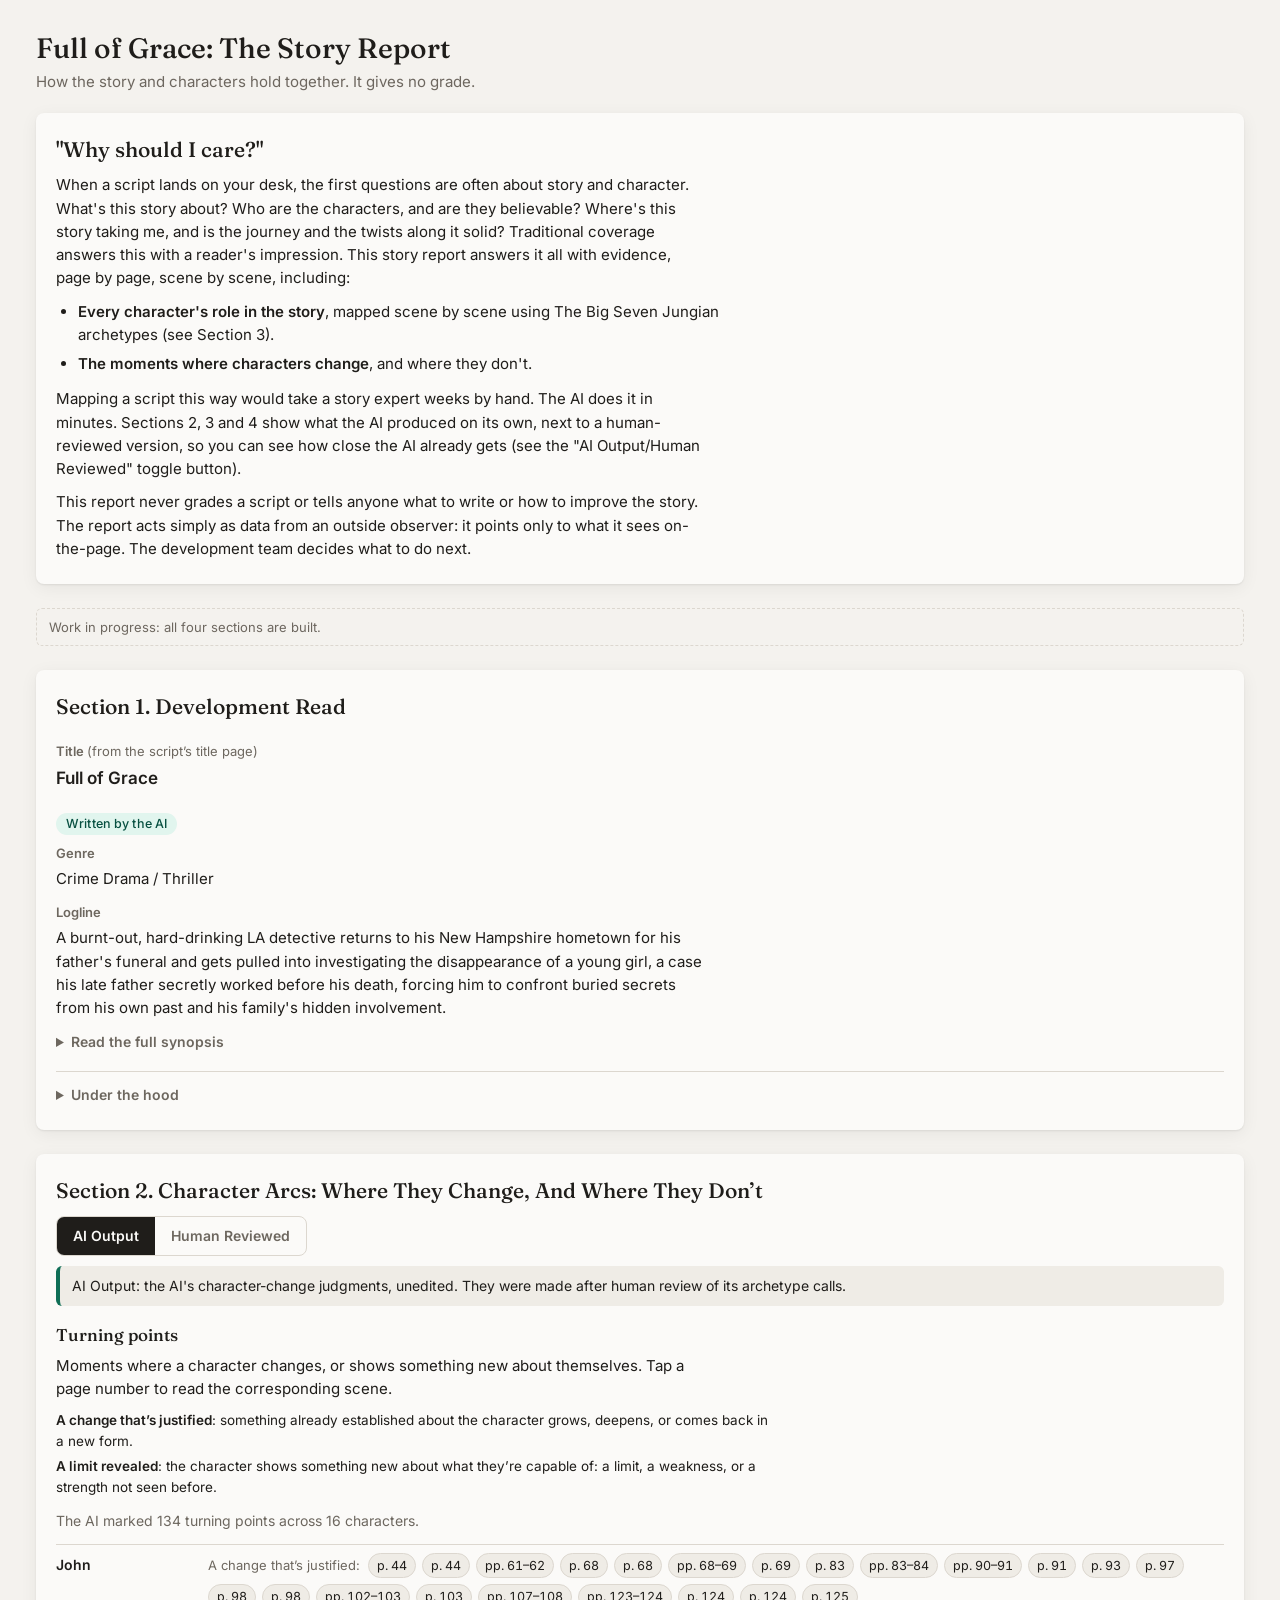
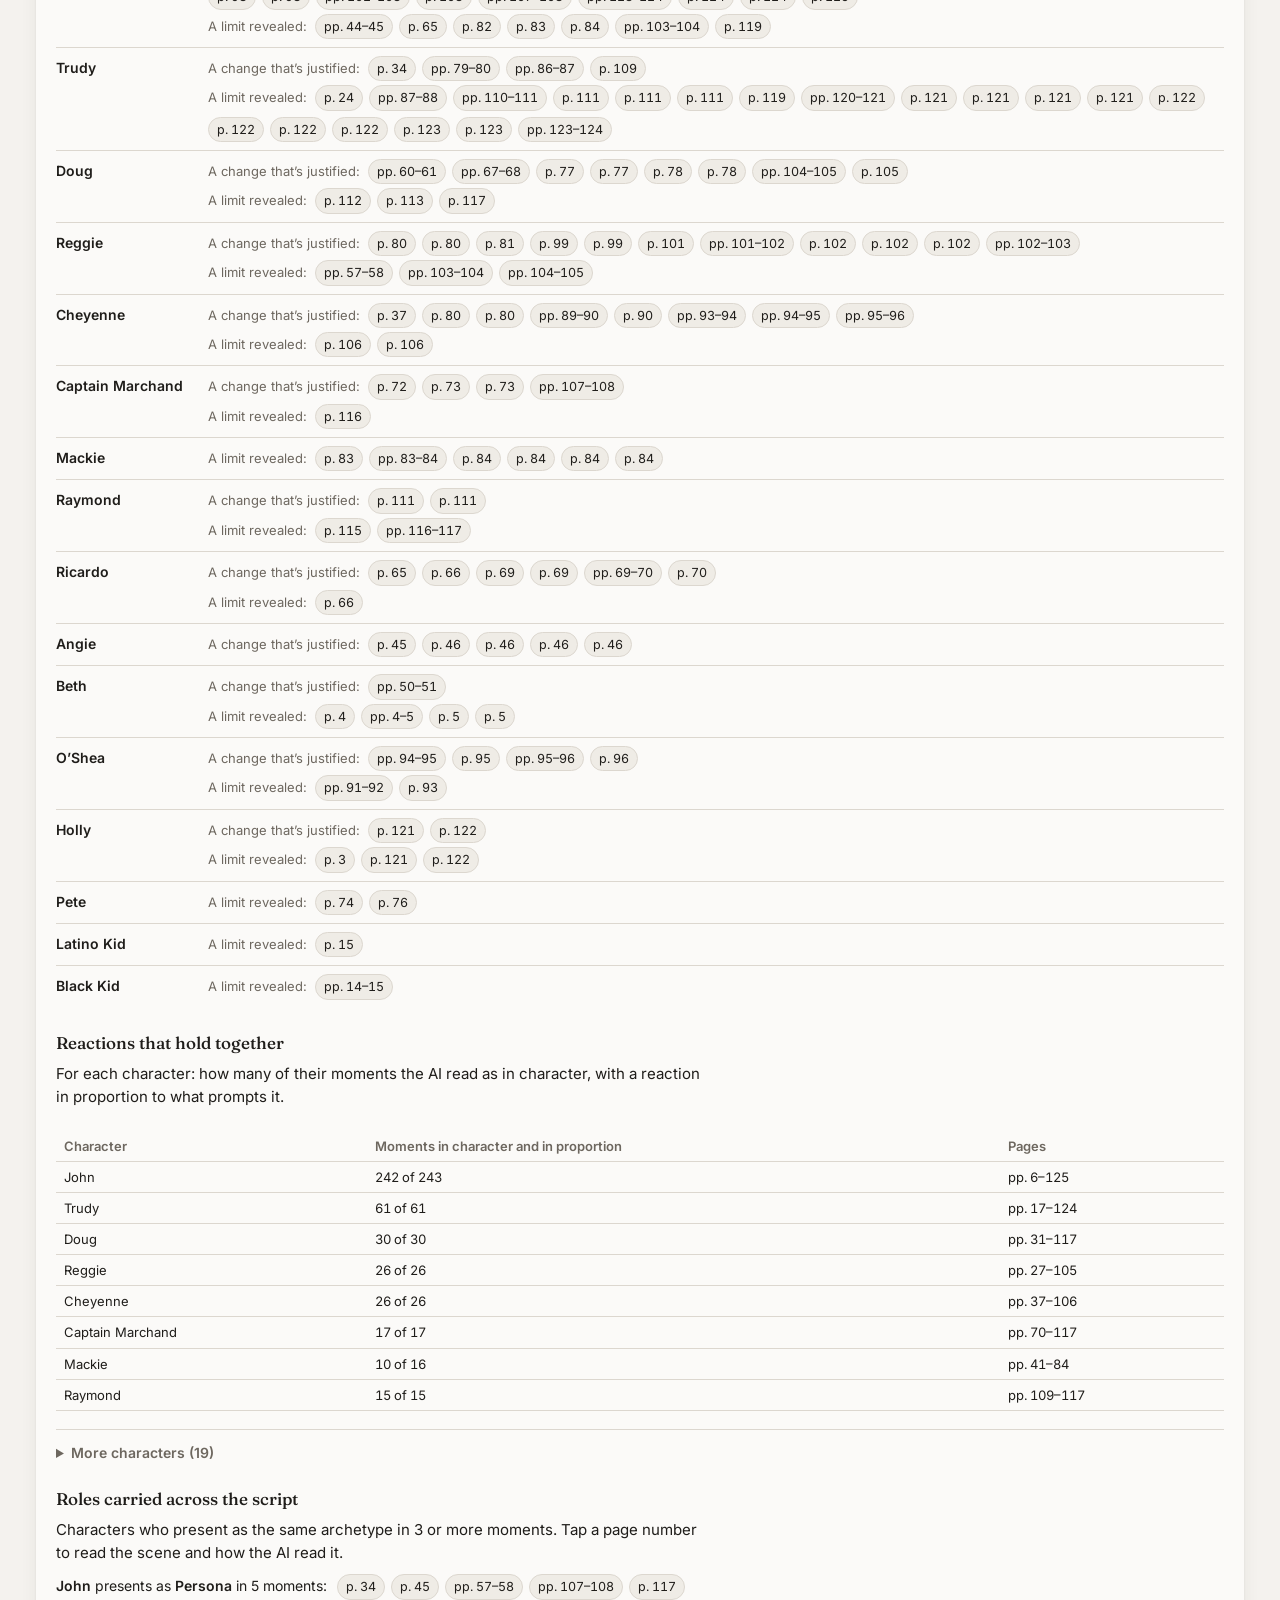
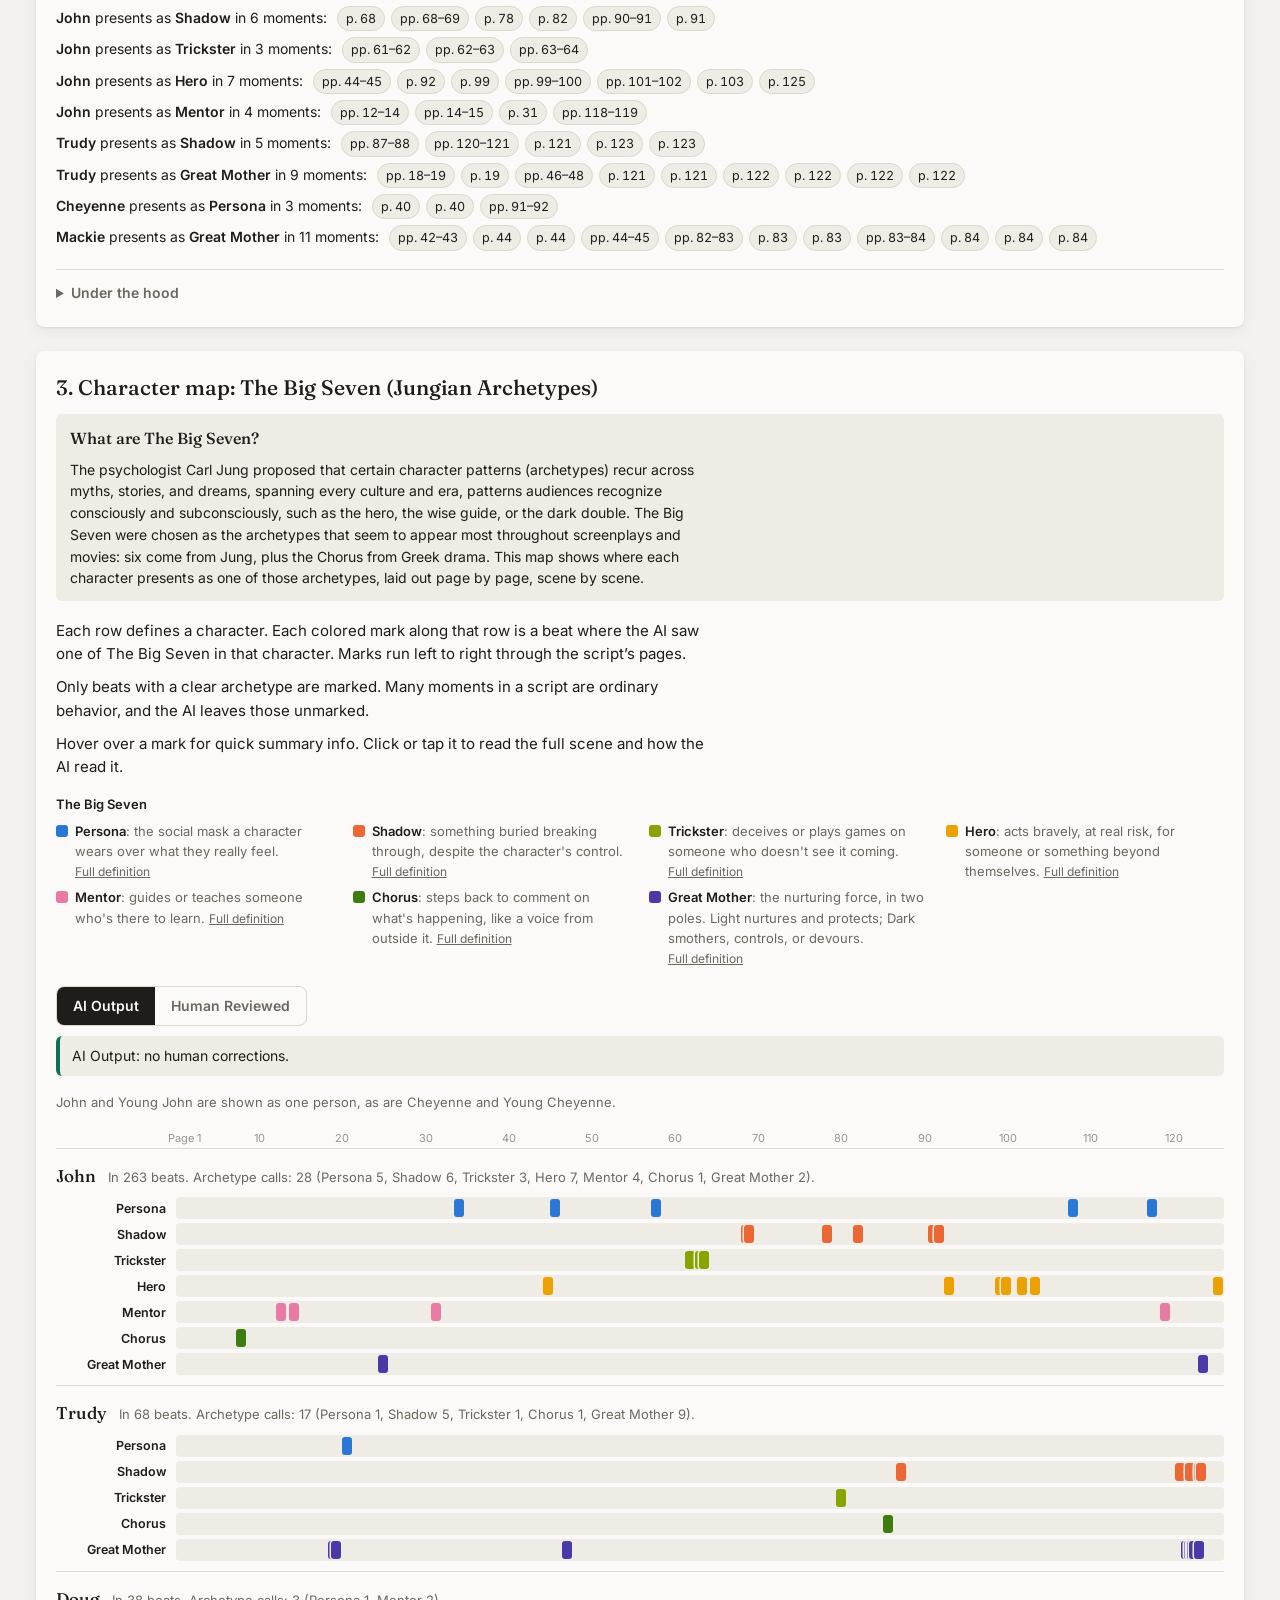
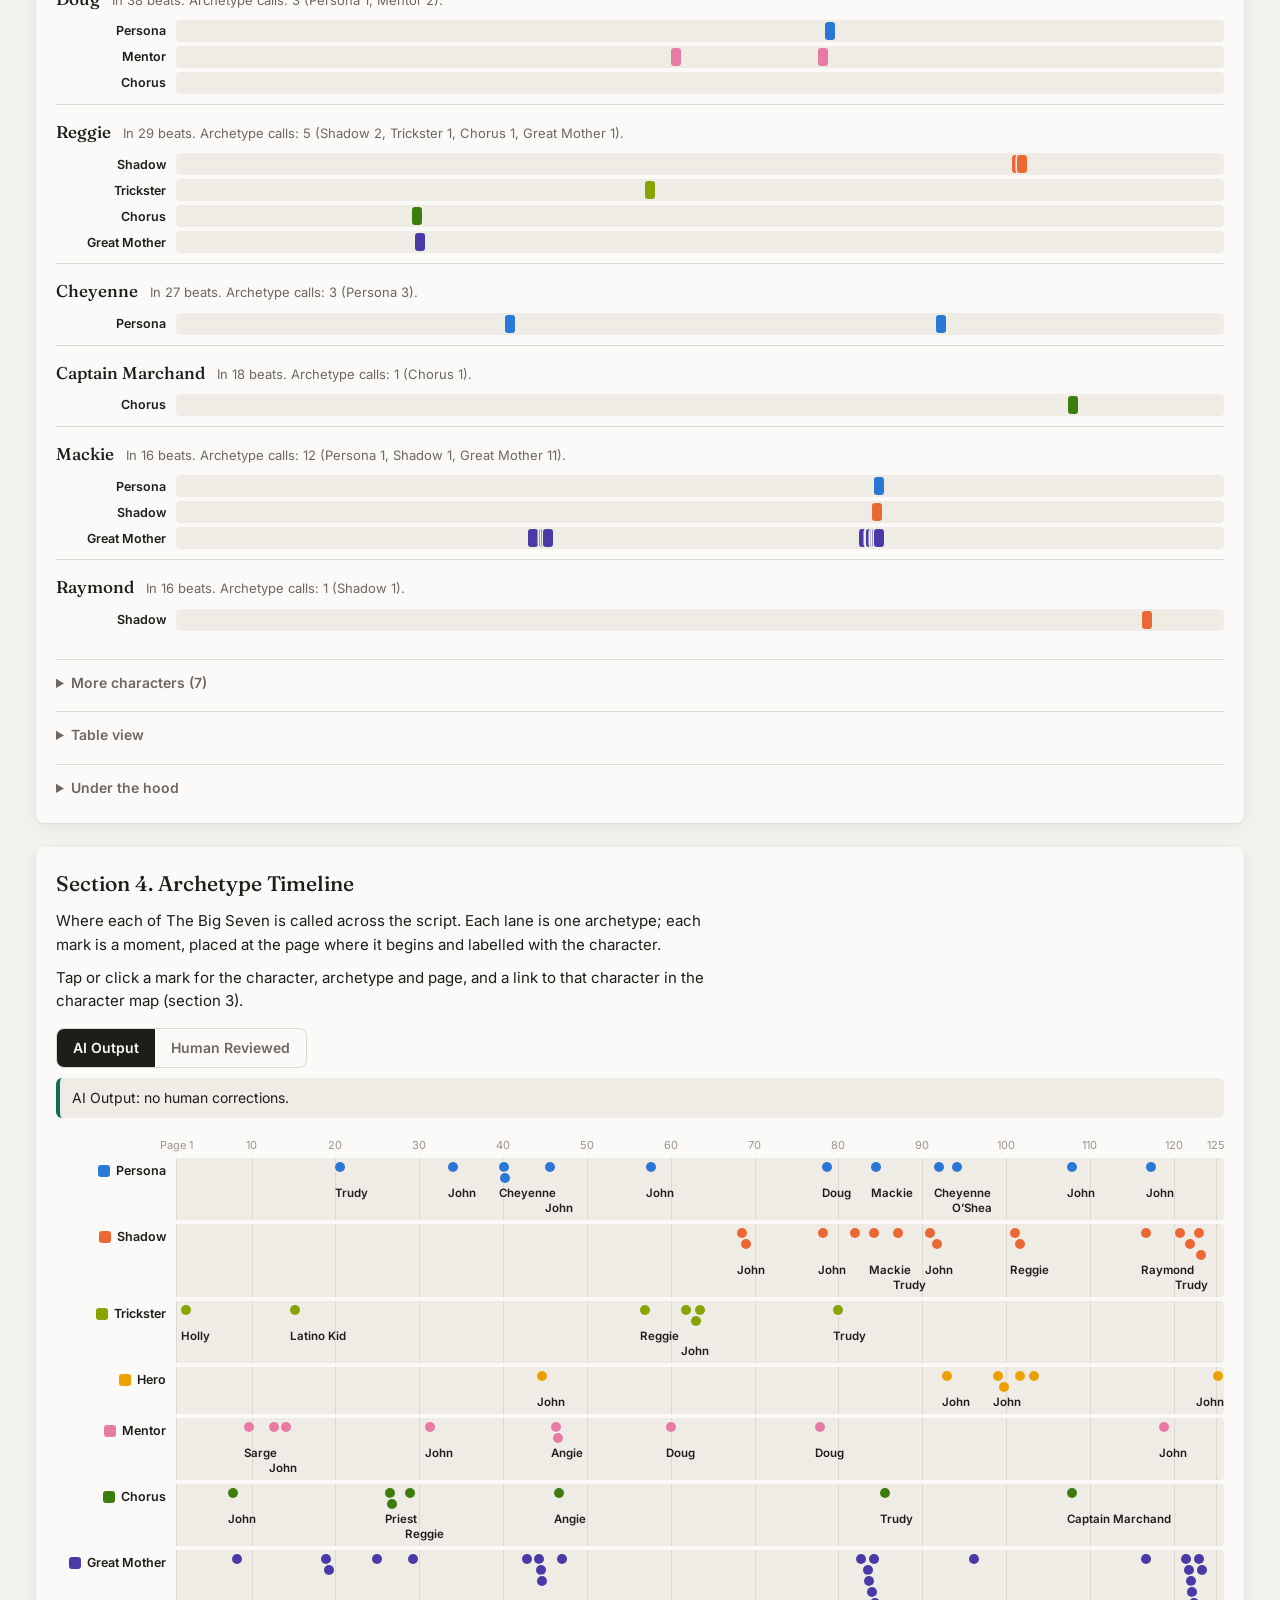
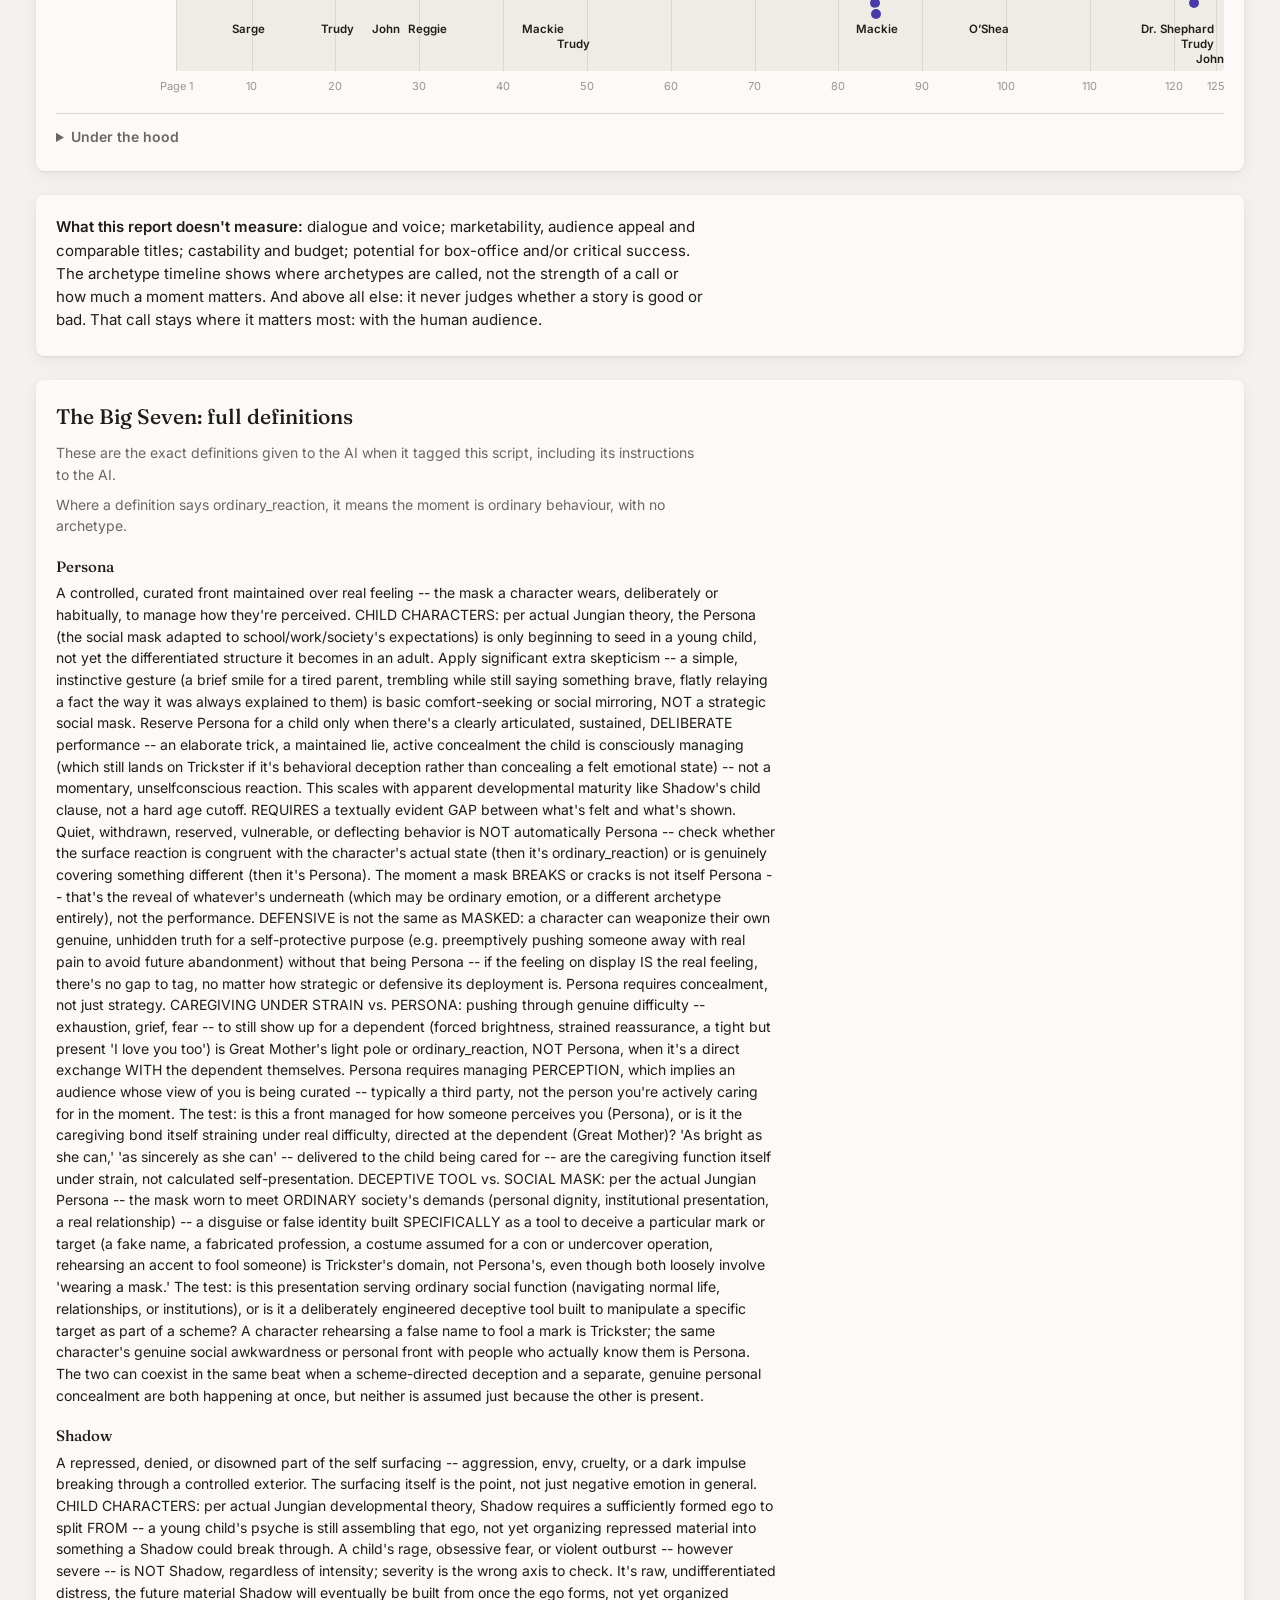
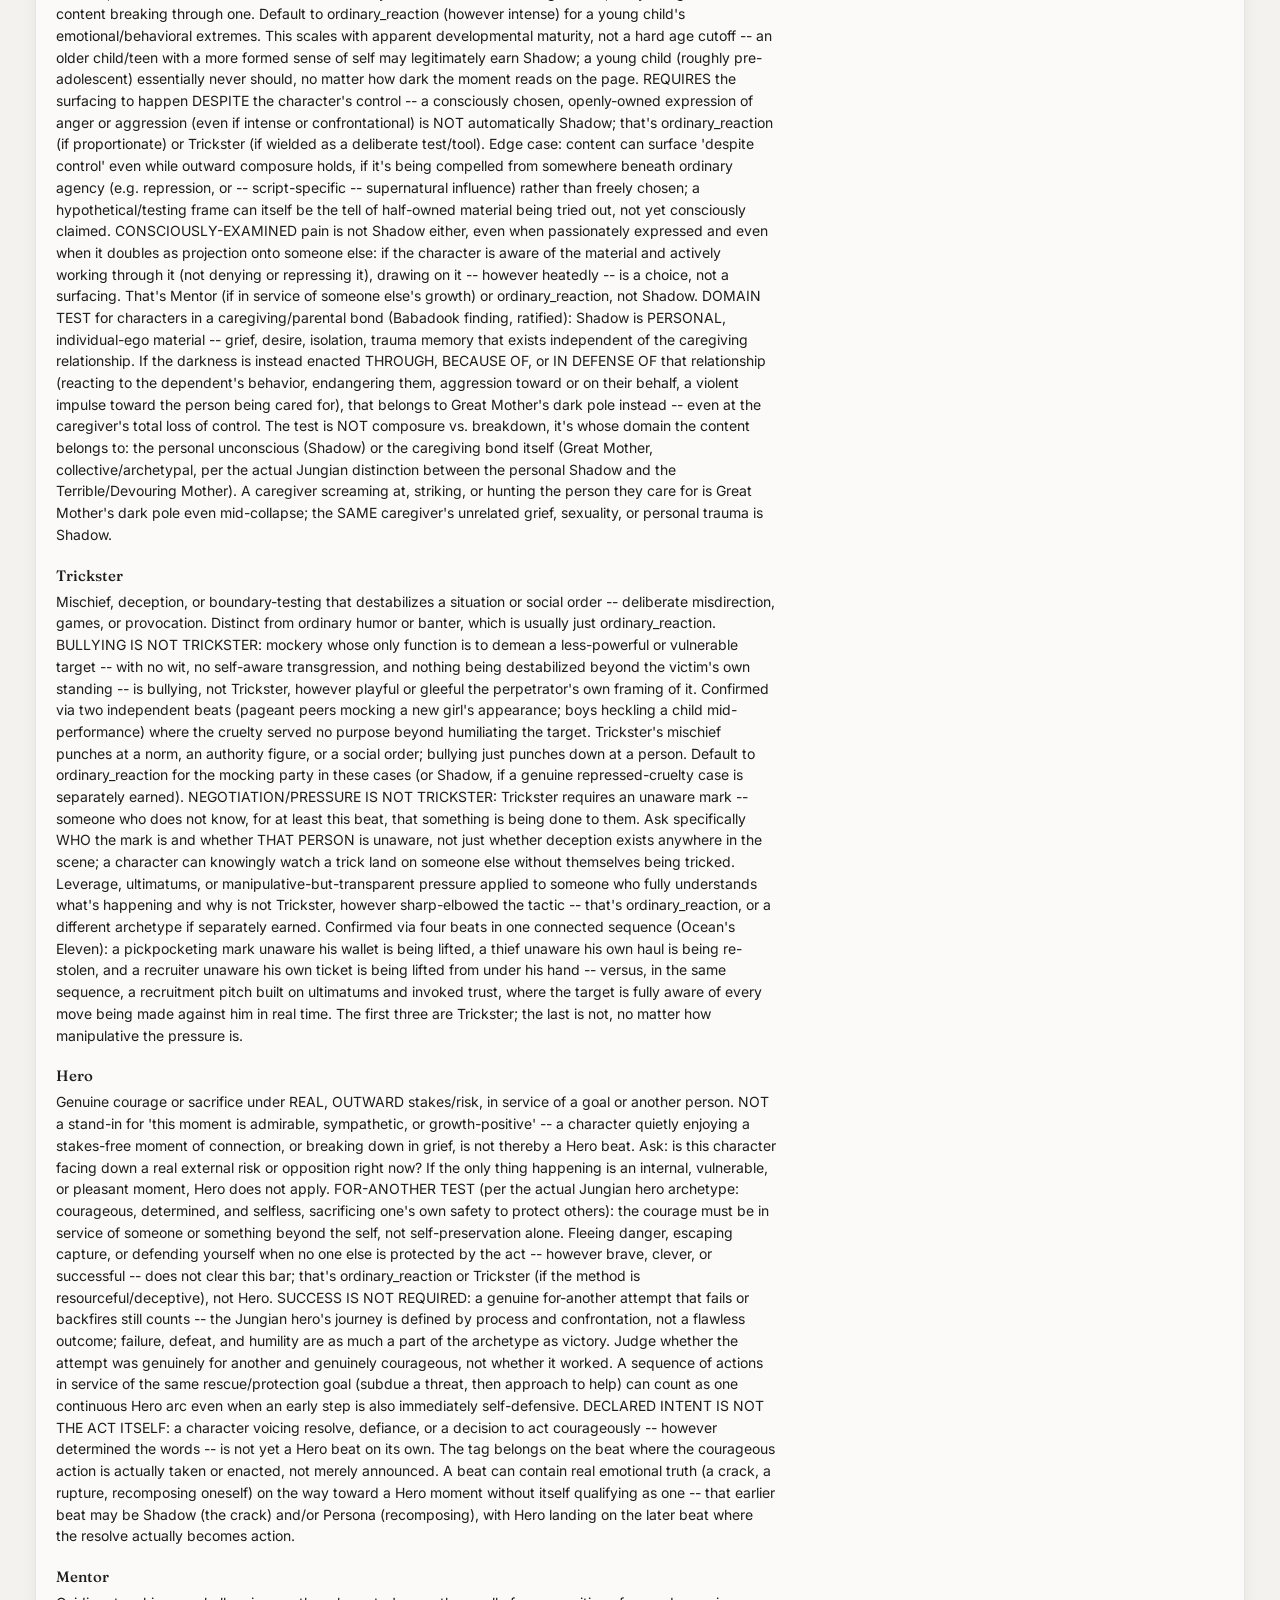
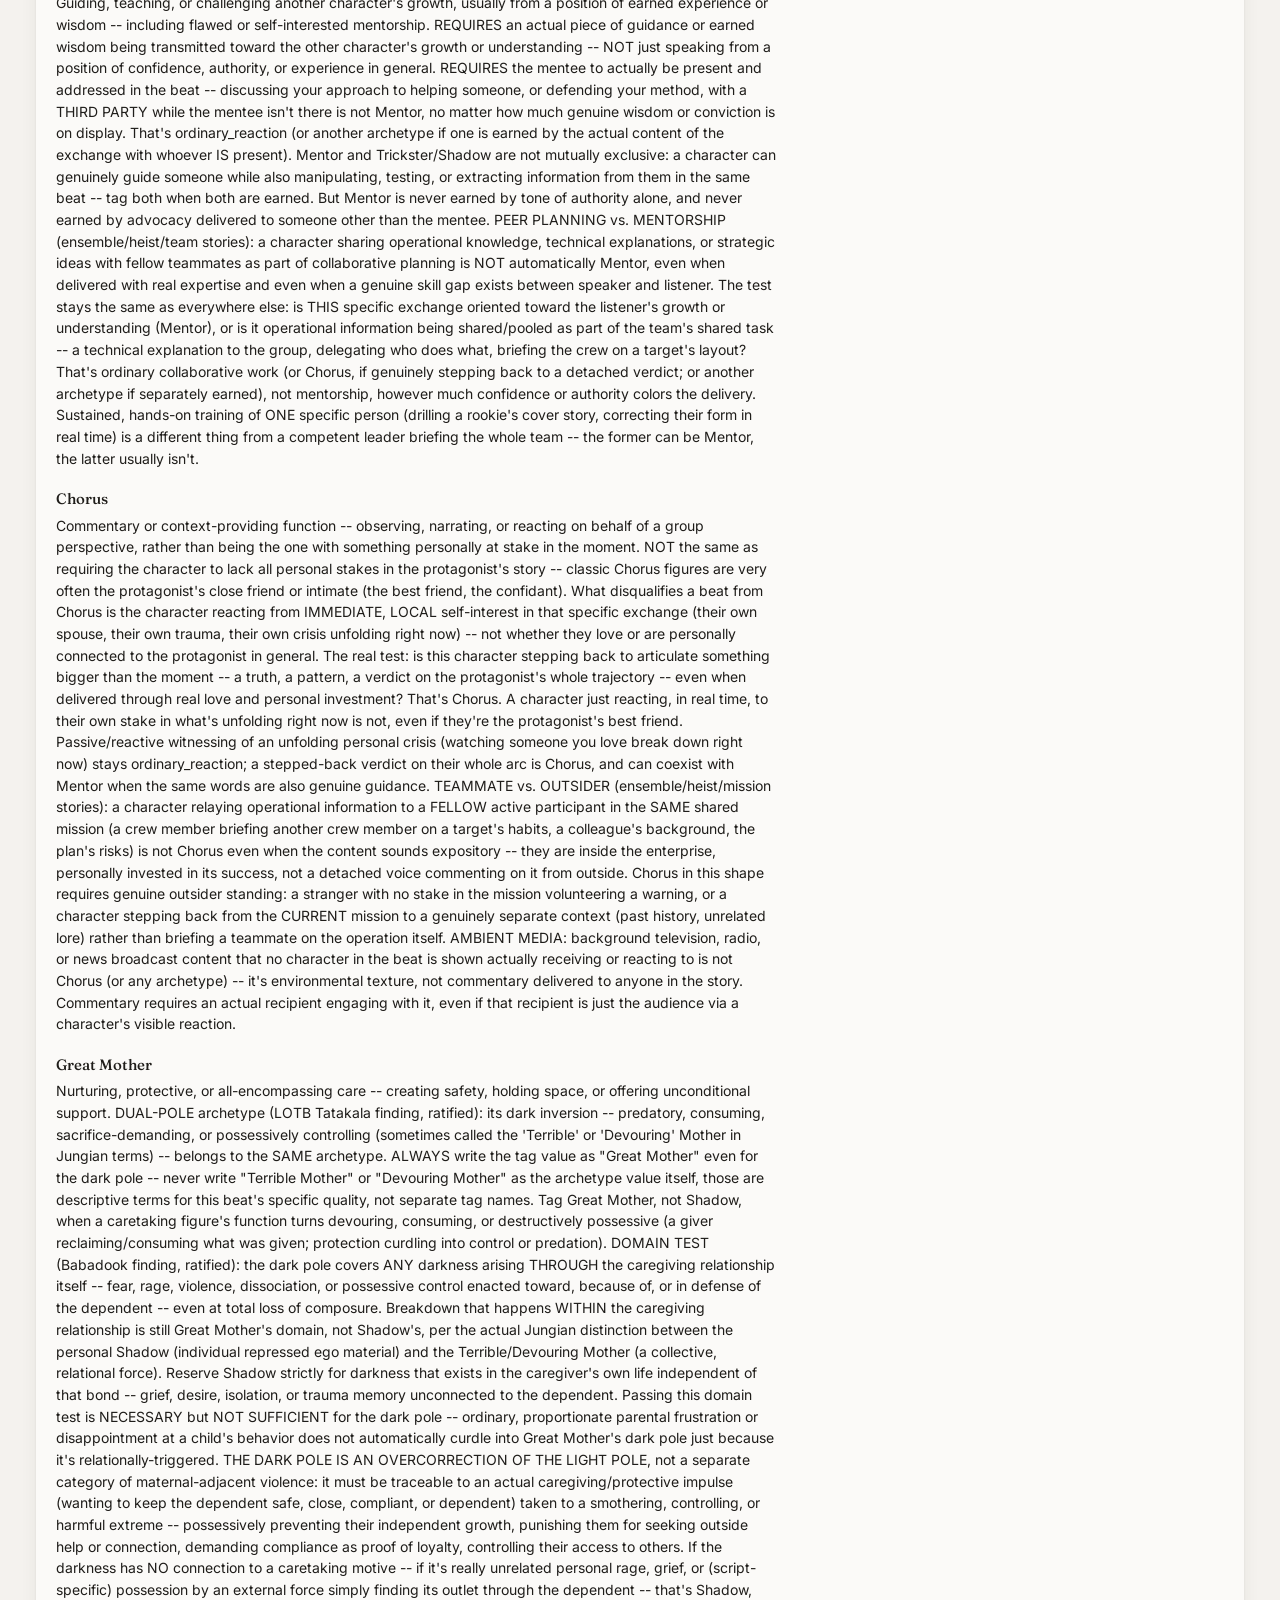
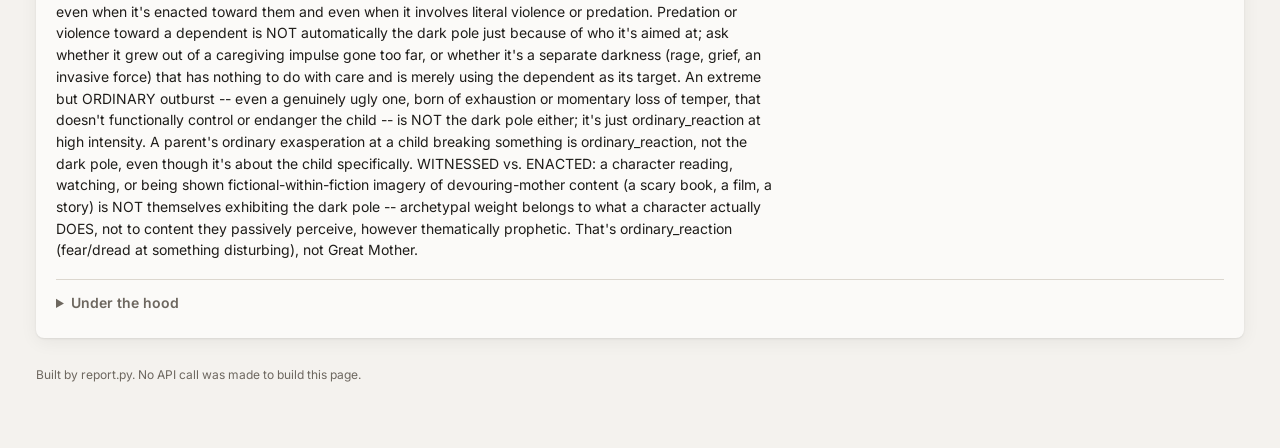
==== fog_story_report.html @ 10c1794d "Numen: archetype and character-arc analysis for screenplays Story Report, walkthrough and four demo " ====
<!doctype html>
<html lang="en"><head><meta charset="utf-8">
<meta name="viewport" content="width=device-width, initial-scale=1">
<title>Full of Grace Story Report</title>
<style>/* numen_theme.css -- the one shared stylesheet for every Numen page: the
   Story Report (public and review builds), the walkthrough and the four
   demo cards. Fonts, color tokens (light and dark) and the AI / human
   review label chips live here and nowhere else. Builders inline it via
   numen_theme.py, which rewrites the font URLs relative to each page.

   Type: Fraunces for headings and the Numen wordmark; Inter for body
   text, labels, buttons and captions; Courier Prime for script text only.
   Bundled weights: Fraunces 400/500, Inter 400/500/600 (600 is bold body
   text and lead-ins), Courier Prime 400 only (script text is never bold,
   as in a real screenplay). Weight synthesis is off, so nothing is faked.

   Color (author-approved mapping, 2026-10-06): the AI is teal (--accent,
   AI chips, AI Output banners); human review is neutral gray (--human-rule,
   human chips, Human Reviewed banners, review boxes, badges). Amber
   (--claim) is kept only for "Worth knowing" notes and review-build
   outlines; --verdict only for review-build outlines. Trickster and Chorus
   sit in yellow-green, clear of the teal accent. */

@font-face { font-family: "Fraunces"; font-style: normal; font-weight: 400; font-display: swap;
  src: url("fonts/fraunces-latin-400-normal.woff2") format("woff2"); }
@font-face { font-family: "Fraunces"; font-style: normal; font-weight: 500; font-display: swap;
  src: url("fonts/fraunces-latin-500-normal.woff2") format("woff2"); }
@font-face { font-family: "Inter"; font-style: normal; font-weight: 400; font-display: swap;
  src: url("fonts/inter-latin-400-normal.woff2") format("woff2"); }
@font-face { font-family: "Inter"; font-style: normal; font-weight: 500; font-display: swap;
  src: url("fonts/inter-latin-500-normal.woff2") format("woff2"); }
@font-face { font-family: "Inter"; font-style: normal; font-weight: 600; font-display: swap;
  src: url("fonts/inter-latin-600-normal.woff2") format("woff2"); }
@font-face { font-family: "Courier Prime"; font-style: normal; font-weight: 400; font-display: swap;
  src: url("fonts/courier-prime-latin-400-normal.woff2") format("woff2"); }

:root {
  --font-display: "Fraunces", Georgia, "Times New Roman", serif;
  --font-body: "Inter", ui-sans-serif, system-ui, -apple-system, "Segoe UI", Roboto, Helvetica, Arial, sans-serif;
  --font-script: "Courier Prime", "Courier New", Courier, monospace;
  --font-code: ui-monospace, SFMono-Regular, Menlo, Consolas, monospace;

  --bg: #f4f2ee; --panel: #fbfaf8; --ink: #1f1d1a; --muted: #6d675f; --faint: #9a948b;
  --rule: #dcd7cf; --lane: #efece6; --claim: #8a5a12; --verdict: #2f6b45;
  --shadow: 0 1px 2px rgba(0,0,0,.08), 0 4px 18px rgba(0,0,0,.06);
  --scrim: rgba(20,18,15,.28);
  /* The Big Seven, in BIG_SEVEN_DEFINITIONS order */
  --s1: #2a78d6; --s2: #eb6834; --s3: #87a400; --s4: #eda100;
  --s5: #e87ba4; --s6: #3d7d0f; --s7: #4a3aa7;
  /* The AI (teal) and human review (neutral gray) */
  --accent: #0F6E56;
  --ai-chip-bg: #E1F5EE; --ai-chip-ink: #085041;
  --human-chip-bg: #ECEAE6; --human-chip-ink: #4A4640;
  --human-rule: #8C867D;
}
@media (prefers-color-scheme: dark) {
  :root:not([data-theme="light"]) {
    --bg: #1a1918; --panel: #232220; --ink: #ece8e2; --muted: #a39d94; --faint: #7c766e;
    --rule: #3a3734; --lane: #2b2a27; --claim: #e0b268; --verdict: #8fcfa4;
    --shadow: 0 1px 2px rgba(0,0,0,.4), 0 4px 18px rgba(0,0,0,.3); --scrim: rgba(0,0,0,.5);
    --s1: #3987e5; --s2: #d95926; --s3: #a6c21a; --s4: #c98500;
    --s5: #d55181; --s6: #5c9a2a; --s7: #9085e9;
    --accent: #5DCAA5;
    --ai-chip-bg: #085041; --ai-chip-ink: #9FE1CB;
    --human-chip-bg: #3A3835; --human-chip-ink: #D2CDC5;
    --human-rule: #8F897F;
  }
}
:root[data-theme="dark"] {
  --bg: #1a1918; --panel: #232220; --ink: #ece8e2; --muted: #a39d94; --faint: #7c766e;
  --rule: #3a3734; --lane: #2b2a27; --claim: #e0b268; --verdict: #8fcfa4;
  --shadow: 0 1px 2px rgba(0,0,0,.4), 0 4px 18px rgba(0,0,0,.3); --scrim: rgba(0,0,0,.5);
  --s1: #3987e5; --s2: #d95926; --s3: #a6c21a; --s4: #c98500;
  --s5: #d55181; --s6: #5c9a2a; --s7: #9085e9;
  --accent: #5DCAA5;
  --ai-chip-bg: #085041; --ai-chip-ink: #9FE1CB;
  --human-chip-bg: #3A3835; --human-chip-ink: #D2CDC5;
  --human-rule: #8F897F;
}

html { font-synthesis-weight: none; }
body { font-family: var(--font-body); }
b, strong { font-weight: 600; }
h1, h2, h3 { font-family: var(--font-display); font-weight: 500; letter-spacing: 0; }
.wordmark { font-family: var(--font-display); font-weight: 500; color: var(--accent); }
.script-text { font-family: var(--font-script); }
code, kbd { font-family: var(--font-code); }

/* Labels: the AI is a teal chip, human review a gray one. */
.chip-ai, .chip-human { display: inline-block; font-family: var(--font-body); font-size: 12.5px; font-weight: 500;
  line-height: 1.4; letter-spacing: .01em; text-transform: none; padding: 2px 10px; border-radius: 999px; }
.chip-ai { background: var(--ai-chip-bg); color: var(--ai-chip-ink); }
.chip-human { background: var(--human-chip-bg); color: var(--human-chip-ink); }

/* Fonts and color tokens: numen_theme.css (shared), inlined ahead of this. */
* { box-sizing: border-box; }
body { margin: 0; background: var(--bg); color: var(--ink);
  font: 15px/1.55 var(--font-body); }
main { max-width: 1240px; margin: 0 auto; padding: 32px 16px 64px; }
h1 { font-size: 28px; line-height: 1.2; font-weight: 500; margin: 0 0 4px; }
h2 { font-size: 21px; font-weight: 500; margin: 0 0 10px; }
.sub { color: var(--muted); margin: 0 0 20px; }
.status { font-size: 13px; color: var(--muted); border: 1px dashed var(--rule);
  border-radius: 6px; padding: 8px 12px; margin: 0 0 24px; }
.panel { background: var(--panel); border-radius: 8px; box-shadow: var(--shadow); padding: 20px 20px 24px; }
.toggle { display: inline-flex; border: 1px solid var(--rule); border-radius: 8px; overflow: hidden; margin: 0 0 10px; }
.toggle button { all: unset; cursor: pointer; padding: 8px 16px; font-size: 14px; font-weight: 600; color: var(--muted); }
.toggle button[aria-pressed="true"] { background: var(--ink); color: var(--panel); }
.toggle button:focus-visible { outline: 2px solid var(--muted); outline-offset: -2px; }
.banner { font-size: 14px; padding: 9px 12px; border-radius: 6px; margin: 0 0 16px;
  border-left: 4px solid var(--accent); background: var(--lane); }
.banner.reviewed { border-left-color: var(--human-rule); }
.intro p { margin: 0 0 10px; max-width: 72ch; }
.intro { margin: 0 0 16px; }
.what { margin: 0 0 18px; padding: 12px 14px; border-radius: 6px; background: var(--lane); }
.what h3 { margin: 0; font-size: 16px; font-weight: 500; }
.what p { margin: 8px 0 0; max-width: 72ch; font-size: 14px; }
.legend-h { margin: 0 0 6px; font-size: 13px; font-weight: 650; color: var(--ink); }
.legend { display: grid; grid-template-columns: repeat(auto-fill, minmax(260px, 1fr)); gap: 6px 18px;
  font-size: 13px; color: var(--muted); margin: 0 0 18px; }
.legend > span { display: flex; align-items: baseline; gap: 7px; }
.legend b { color: var(--ink); font-weight: 600; }
.key { flex: none; display: inline-block; width: 12px; height: 12px; border-radius: 3px; transform: translateY(1px); }
.key.out { border: 2px solid var(--muted); }
.note { font-size: 13px; color: var(--muted); margin: 0 0 14px; max-width: 72ch; }
.char { border-top: 1px solid var(--rule); padding: 14px 0 8px; }
.char-head { display: flex; flex-wrap: wrap; align-items: baseline; gap: 2px 12px; margin: 0 0 6px; }
.char-head h3 { font-size: 17px; margin: 0; font-weight: 500; }
.char-head .sum { font-size: 13px; color: var(--muted); }
.row { display: grid; grid-template-columns: 110px minmax(0, 1fr); align-items: center; gap: 10px; min-height: 26px; }
.row .lab { font-size: 12.5px; color: var(--ink); font-weight: 600; text-align: right; white-space: nowrap; overflow: hidden; text-overflow: ellipsis; }
.track { position: relative; height: 22px; background: var(--lane); border-radius: 4px; }
.mk { all: unset; box-sizing: border-box; position: absolute; top: 2px; width: 10px; height: 18px; margin-left: -5px;
  border-radius: 3px; box-shadow: 0 0 0 1.5px var(--lane); cursor: pointer; }
.mk.out { background: var(--lane); border: 2px solid; box-shadow: none; }
.mk:focus-visible { outline: 2px solid var(--ink); outline-offset: 2px; }
.mk::after { content: ""; position: absolute; inset: -6px -5px; }
.axis { position: relative; height: 22px; font-size: 11px; color: var(--faint); }
.axis > span { position: absolute; top: 4px; transform: translateX(-50%); white-space: nowrap; }
.axis-row { display: grid; grid-template-columns: 110px minmax(0, 1fr); gap: 10px; }
details.more { margin-top: 18px; border-top: 1px solid var(--rule); padding-top: 12px; }
details > summary { cursor: pointer; font-weight: 600; font-size: 14px; color: var(--muted); }
summary:focus-visible { outline: 2px solid var(--muted); outline-offset: 3px; }
.hood { font-size: 13px; color: var(--muted); }
.hood p { max-width: 80ch; }
.hood code, .sheet code { font-size: 12px; }
.scroll { overflow-x: auto; }
table { border-collapse: collapse; font-size: 13px; margin-top: 12px; width: 100%; }
th, td { text-align: left; padding: 5px 8px; border-bottom: 1px solid var(--rule); vertical-align: top; }
th { color: var(--muted); font-weight: 600; }
td.n { font-variant-numeric: tabular-nums; }
.tip { position: fixed; z-index: 10; pointer-events: none; max-width: 300px; background: var(--panel);
  color: var(--ink); border: 1px solid var(--rule); border-radius: 6px; box-shadow: var(--shadow);
  padding: 8px 10px; font-size: 12.5px; line-height: 1.45; display: none; }
.tip .t1 { font-weight: 650; }
.tip .t2 { color: var(--muted); }
.scrim { position: fixed; inset: 0; background: var(--scrim); z-index: 20; display: none; }
.sheet { position: fixed; z-index: 21; display: none; background: var(--panel); color: var(--ink);
  box-shadow: var(--shadow); overflow-y: auto; overscroll-behavior: contain;
  top: 16px; right: 16px; bottom: 16px; width: min(480px, calc(100vw - 32px)); border-radius: 10px;
  padding: 18px 20px 24px; }
.sheet.open, .scrim.open { display: block; }
.sheet h3 { font-size: 18px; margin: 0 40px 2px 0; line-height: 1.3; }
.sheet .gl { color: var(--muted); font-size: 13.5px; margin: 0 0 4px; }
.sheet .where { color: var(--muted); font-size: 13px; margin: 0 0 4px; }
.script pre + p, .script p + pre { margin-top: 9px; }
.sheet h4 { font-size: 13px; color: var(--muted); font-weight: 500; margin: 18px 0 6px; }
.close { all: unset; position: absolute; top: 12px; right: 12px; width: 36px; height: 36px; border-radius: 6px;
  display: grid; place-items: center; cursor: pointer; font-size: 24px; line-height: 1; color: var(--muted); }
.close:hover { background: var(--lane); }
.close:focus-visible { outline: 2px solid var(--ink); }
.script { background: var(--lane); border-radius: 6px; padding: 12px 14px; font: 14px/1.5 var(--font-script); }
.script p { margin: 0 0 9px; }
.script p:last-child { margin: 0; }
.script .cue { display: block; font-size: 14px; }
.script .slug { font-size: 14px; }
.script pre { margin: 0; font: 12.5px/1.45 var(--font-script); white-space: pre; overflow-x: auto; }
.reason dl { margin: 0; display: grid; gap: 8px; }
.reason dt { font-size: 12.5px; color: var(--muted); font-weight: 600; }
.reason dd { margin: 0; }
.reason .lead { margin: 0 0 10px; font-size: 13.5px; color: var(--muted); }
.changed { margin: 0; border-left: 4px solid var(--human-rule); background: var(--lane); border-radius: 6px; padding: 9px 12px; }
.sheet details { margin-top: 18px; border-top: 1px solid var(--rule); padding-top: 10px; }
.sheet details p { font-size: 12.5px; color: var(--muted); margin: 6px 0; overflow-wrap: anywhere; }
.panel + .panel { margin-top: 24px; }
.why { margin: 0 0 24px; }
.why h2 { margin-bottom: 8px; }
.why p, .why li { max-width: 72ch; }
.why p { margin: 0 0 10px; }
.why ul { margin: 0 0 12px; padding-left: 22px; }
.why li { margin: 0 0 6px; }
.why p:last-child { margin-bottom: 0; }
.not-measured p { margin: 0; max-width: 72ch; }
.dr { margin: 0 0 12px; display: grid; gap: 4px 0; max-width: 72ch; }
.dr dt { font-size: 13px; color: var(--muted); font-weight: 650; margin-top: 8px; }
.dr dd { margin: 0; }
.dr .dr-title { font-size: 17px; font-weight: 650; }
.muted { font-weight: 400; }
.deflink { font-size: 12px; color: var(--muted); white-space: nowrap; }
.defs .defs-intro { margin: 0 0 8px; max-width: 72ch; color: var(--muted); font-size: 14px; }
.defs h3 { font-size: 15px; margin: 18px 0 4px; scroll-margin-top: 16px; }
.defs h3:target { color: var(--accent); }
.defs p { margin: 0; max-width: 80ch; font-size: 14px; }
.dr-syn { margin: 4px 0 12px; max-width: 72ch; }
.dr-syn > summary { cursor: pointer; font-weight: 600; font-size: 14px; color: var(--muted); }
.dr-syn > div { margin-top: 8px; }
.dr-syn p { margin: 0 0 10px; }
.ai-label { margin: 10px 0 0; }
.sec h3 { font-size: 17px; font-weight: 500; margin: 22px 0 6px; }
.sec h3:first-of-type { margin-top: 4px; }
.sec .lead { margin: 0 0 10px; max-width: 72ch; }
.sec .count { margin: 0 0 12px; font-size: 14px; color: var(--muted); }
.types { display: grid; gap: 4px; margin: 0 0 12px; font-size: 13.5px; max-width: 80ch; }
.types b { font-weight: 650; }
.tp-row { display: grid; grid-template-columns: 140px minmax(0, 1fr); gap: 4px 12px; padding: 8px 0;
  border-top: 1px solid var(--rule); align-items: baseline; }
.tp-row .who { font-weight: 650; font-size: 14px; }
.tp-row .grp { display: flex; flex-wrap: wrap; align-items: baseline; gap: 6px; margin: 0 0 4px; }
.tp-row .grp:last-child { margin: 0; }
.tp-row .gl2 { font-size: 13px; color: var(--muted); margin-right: 2px; }
.chip { all: unset; box-sizing: border-box; cursor: pointer; font-size: 12.5px; font-variant-numeric: tabular-nums;
  padding: 2px 8px; border-radius: 999px; border: 1px solid var(--rule); background: var(--lane); color: var(--ink);
  white-space: nowrap; min-height: 24px; display: inline-flex; align-items: center; }
.chip:hover { border-color: var(--muted); }
.chip:focus-visible { outline: 2px solid var(--ink); outline-offset: 2px; }
/* Turning-point chips (.ev, .br): neutral ink, told apart by their label text. */
.roles { display: grid; gap: 6px; }
.roles > div { display: flex; flex-wrap: wrap; align-items: baseline; gap: 6px; }
.roles .what2 { font-size: 14px; margin-right: 4px; }
.flag { border-top: 1px solid var(--rule); padding: 12px 0 10px; }
.flag .scope { display: inline-block; font-size: 12px; font-weight: 650; color: var(--muted);
  border: 1px solid var(--rule); border-radius: 4px; padding: 1px 6px; margin-right: 8px; }
.flag .head { font-weight: 650; }
.flag p { margin: 6px 0 8px; max-width: 72ch; }
.flag .chips { display: flex; flex-wrap: wrap; gap: 6px; }
.empty { font-size: 15px; margin: 4px 0 8px; padding: 12px 14px; border-radius: 6px; background: var(--lane); }
.hold td.n { white-space: nowrap; }
footer { margin-top: 28px; font-size: 12px; color: var(--muted); }
/* Section 4, archetype timeline. Wide: pages left to right, one row per lane.
   Narrow (max-width 640px, set in JS): pages top to bottom, lanes side by side. */
.tl-chart { position: relative; margin: 4px 0 0; }
.tl-dot { display: inline-block; width: 10px; height: 10px; border-radius: 50%; margin-right: 4px; transform: translateY(1px); }
.tl-dot.hollow { background: transparent; border: 2px solid; margin-right: 8px; }
.tl-row { display: grid; grid-template-columns: 110px minmax(0, 1fr); gap: 10px; align-items: start; }
.tl-row + .tl-row { margin-top: 4px; }
.tl-row .lab { display: flex; justify-content: flex-end; align-items: center; gap: 6px; padding-top: 3px;
  font-size: 12.5px; font-weight: 600; white-space: nowrap; }
.tl-track { position: relative; background: var(--lane); border-radius: 4px; }
.tl-grid { position: absolute; top: 0; bottom: 0; width: 1px; background: var(--rule); }
.tl-axis { position: relative; height: 20px; font-size: 11px; color: var(--faint); }
.tl-axis > span { position: absolute; top: 3px; transform: translateX(-50%); white-space: nowrap; }
.tlm { all: unset; box-sizing: border-box; position: absolute; width: 10px; height: 10px; margin: -5px 0 0 -5px;
  border-radius: 50%; background: var(--c); box-shadow: 0 0 0 1.5px var(--lane); cursor: pointer; }
.tlm.hollow { background: var(--lane); border: 2px solid var(--c); }
.tlm::after { content: ""; position: absolute; inset: -4px; border-radius: 50%; }
.tlm:focus-visible, .tlm[aria-expanded="true"] { outline: 2px solid var(--ink); outline-offset: 2px; }
.tl-lab, .tl-vlab { position: absolute; color: var(--ink); font-weight: 600; pointer-events: none; }
.tl-lab { font-size: 11.5px; line-height: 14px; white-space: nowrap; }
.tl-vlab { font-size: 10.5px; line-height: 12px; text-align: center; overflow-wrap: normal; }
.tl-vhead { position: sticky; top: 0; z-index: 2; display: grid; background: var(--panel);
  padding: 6px 0 6px; border-bottom: 1px solid var(--rule); }
.tl-vh { display: flex; flex-direction: column; align-items: center; justify-content: flex-end; gap: 5px; }
.tl-vh span { writing-mode: vertical-rl; transform: rotate(180deg); font-size: 11.5px; font-weight: 600; white-space: nowrap; }
.tl-vh .key { width: 10px; height: 10px; }
.tl-vh.ax span { font-weight: 400; color: var(--faint); font-size: 11px; }
.tl-vbody { position: relative; margin-top: 6px; }
.tl-vcol { position: absolute; top: 0; bottom: 0; background: var(--lane); border-radius: 4px; }
.tl-vgrid { position: absolute; right: 0; height: 1px; background: var(--rule); }
.tl-vtick { position: absolute; left: 0; text-align: right; font-size: 10.5px; line-height: 12px; color: var(--faint);
  transform: translateY(-50%); }
.tl-pop { position: fixed; z-index: 12; display: none; max-width: 280px; background: var(--panel); color: var(--ink);
  border: 1px solid var(--rule); border-radius: 6px; box-shadow: var(--shadow); padding: 8px 12px 10px;
  font-size: 13px; line-height: 1.45; }
.tl-pop.open { display: block; }
.tl-pop .t1 { font-weight: 650; }
.tl-pop .t2 { color: var(--muted); }
.tl-pop a { display: inline-block; margin-top: 4px; padding: 2px 0; color: var(--ink); text-underline-offset: 2px; }
.tl-pop a:focus-visible { outline: 2px solid var(--ink); outline-offset: 2px; }
@media (max-width: 640px) {
  .axis .pw { display: none; }
  .row, .axis-row { grid-template-columns: 78px minmax(0, 1fr); gap: 6px; }
  .row .lab { font-size: 11px; }
  .tp-row { grid-template-columns: 1fr; }
  .sheet { top: auto; left: 0; right: 0; bottom: 0; width: 100%; max-height: 86vh;
    border-radius: 14px 14px 0 0; padding: 18px 16px 28px; }
}
</style></head>
<body><main>
<h1>Full of Grace: The Story Report</h1>
<p class="sub">How the story and characters hold together. It gives no grade.</p>

<section class="panel why" aria-labelledby="why-h">
<h2 id="why-h">&quot;Why should I care?&quot;</h2>
<p>When a script lands on your desk, the first questions are often about story and character. What&#x27;s this story about? Who are the characters, and are they believable? Where&#x27;s this story taking me, and is the journey and the twists along it solid? Traditional coverage answers this with a reader&#x27;s impression. This story report answers it all with evidence, page by page, scene by scene, including:</p>
<ul><li><b>Every character&#x27;s role in the story</b>, mapped scene by scene using The Big Seven Jungian archetypes (see Section 3).</li><li><b>The moments where characters change</b>, and where they don&#x27;t.</li></ul>
<p>Mapping a script this way would take a story expert weeks by hand. The AI does it in minutes. Sections 2, 3 and 4 show what the AI produced on its own, next to a human-reviewed version, so you can see how close the AI already gets (see the &quot;AI Output/Human Reviewed&quot; toggle button).</p><p>This report never grades a script or tells anyone what to write or how to improve the story. The report acts simply as data from an outside observer: it points only to what it sees on-the-page. The development team decides what to do next.</p>
</section>
<p class="status">Work in progress: all four sections are built.</p>

<section class="panel" aria-labelledby="read-h"><h2 id="read-h">Section 1. Development Read</h2><dl class="dr"><dt>Title <span class="muted">(from the script’s title page)</span></dt><dd class="dr-title" data-locked="Title from the title page">Full of Grace</dd></dl><p class="ai-label chip-ai">Written by the AI</p><dl class="dr"><dt>Genre</dt><dd data-ai="1">Crime Drama / Thriller</dd><dt>Logline</dt><dd data-ai="1">A burnt-out, hard-drinking LA detective returns to his New Hampshire hometown for his father&#x27;s funeral and gets pulled into investigating the disappearance of a young girl, a case his late father secretly worked before his death, forcing him to confront buried secrets from his own past and his family&#x27;s hidden involvement.</dd></dl><details class="dr-syn"><summary>Read the full synopsis</summary><div data-ai="1"><p>Detective John Kierstead, suspended to desk duty in Los Angeles after a leave of absence, returns to Dover, New Hampshire when his father Mackie, a decorated police officer, dies. There he reunites with his sister Trudy and learns that Holly Roberts, the young daughter of his former girlfriend Cheyenne, has been missing for a week after vanishing near a wooded nature preserve, leaving behind only her hobbyhorse. Mackie had been quietly consulting on the case before his death. Pulled in by Cheyenne&#x27;s plea for help, John begins reviewing his father&#x27;s incomplete case notes and discovers inconsistencies, including a mysterious texting contact Holly called &quot;El Vaquero.&quot;</p><p>John&#x27;s investigation leads him to a Maine workshop that makes custom hobbyhorses, where he chases down a worker, Ricardo, who directs him toward another former employee, Raymond Olsen, a man with Down Syndrome who performs music under the name El Vaquero. John also tangles with Cheyenne&#x27;s boyfriend O&#x27;Shea, a drug dealer who reveals that Mackie and family friend Reggie Lund, a Marine veteran, had been shaking him down for drugs and threatening to pin Holly&#x27;s disappearance on him. Interwoven flashbacks reveal that twenty-two years earlier, a teenage John piloted a boat during a confrontation with jet-skiers that led to his friend Andy&#x27;s death, and that Mackie covered up John&#x27;s role, telling him to keep silent.</p><p>While investigating further, John discovers Reggie has been holding a disfigured, tortured man, Alberto Gomez, captive in the cabin&#x27;s cellar, having concluded Gomez was El Vaquero and responsible for Holly&#x27;s disappearance. Reggie, high and armed, confronts John and is shot and killed after refusing to lower his weapon. In the aftermath, John receives word that Holly&#x27;s body has washed up in the bay, and he personally tells Cheyenne.</p><p>Gomez is identified as an unrelated registered sex offender and is set to be extradited, leaving Raymond Olsen implicated instead by circumstantial evidence; he is arrested by the FBI. During interrogation, Raymond states he was following instructions from someone named Trudy, claiming he was doing &quot;the Lord&#x27;s work&quot; and that he &quot;gave Holly back&quot; to her. John, stunned, tracks Trudy down at a church, where in a confessional she admits that she arranged for Raymond to take Holly temporarily to teach Cheyenne a lesson, then took Holly from Raymond herself once their father became involved. In a flashback, Trudy is shown repeatedly submerging Holly in bay water while reciting a baptismal rite, and Holly dies during the ritual. In the present, John takes Trudy&#x27;s car keys, gives her his rental keys instead, kisses her forehead, and tells her it is now between her and God, allowing her to drive off alone. The film ends with John arriving at the home of Andy&#x27;s parents, preparing to finally tell them the truth about their son&#x27;s death.</p></div></details><details class="more hood"><summary>Under the hood</summary><p>Title: taken by code from the title page of <code>fog_full.txt</code> (printed “FULL OF GRACE”), not generated.</p><p>Genre, logline and synopsis: model <code>claude-sonnet-5</code>, written in one call (prompt version 5) from the script text only (fog_full.txt page 2 on only; no plot facts, tags or review data). Result: <code>ai_accepted_after_rule_change</code> after 2 call(s), $0.2913. Raw responses and usage: <code>fog_dev_read_call.json</code>. Checked by <code>report_guard.py</code> as report-voice summary text when written and again when this page was built.</p><p><b>Prompt version.</b> The text shown was produced by prompt v5 (archived verbatim: <code>fog_dev_read_archive/fog_dev_read_prompt.v5.93f60624.json</code>). v6 is the current prompt, for future runs.</p><p>Accepted after a rule change, with no new API call: saved attempt 2. Attempt 2 of the prompt-v5 run (462 words) was rejected only for length under the old 250-450 limit; the author changed the hard limit to 250-500 words and the prompt target to about 300-380 (2026-10-06). Re-checked against the full guard with no API call; genre and logline are the ones already stored.</p><p><b>Formatting repair (2026-10-06).</b> Formatting repair: one stray character removed and one paragraph break restored; no words changed. The AI’s original synopsis is stored verbatim beside the repaired text in <code>fog_dev_read.json</code>, and the build checks that the text shown is that original plus only this repair.</p><p><b>Author check (2026-10-06).</b> The author fact-checked the logline and synopsis against the script. The AI&#x27;s words are left unchanged; these points are not accurate:</p><ul><li>Logline: “a case his late father secretly worked”. Mackie was not working the case secretly; Doug gave John Mackie&#x27;s case files.</li><li>Synopsis: “Mackie had been quietly consulting on the case”. Same issue as the logline: Mackie was not working the case secretly.</li><li>Synopsis: “suspended to desk duty”. Not in the script.</li><li>Synopsis: “someone named Trudy”. Phrased as if Trudy were a stranger; the synopsis itself earlier identifies her as John&#x27;s sister.</li></ul><p>Otherwise confirmed accurate by the author.</p></details></section>

<section class="panel sec" aria-labelledby="landing-h">
<h2 id="landing-h">Section 2. Character Arcs: Where They Change, And Where They Don’t</h2>
<div class="toggle" data-sec="s2" role="group" aria-label="Which version to show in this section">
<button type="button" data-v="cold" aria-pressed="true">AI Output</button>
<button type="button" data-v="reviewed" aria-pressed="false">Human Reviewed</button>
</div>
<p id="banner-s2" class="banner"></p>
<div id="landing"></div>
<details class="more hood"><summary>Under the hood</summary>
<p><b>When the AI made these judgments.</b> 196 human corrections (corrections-log entries 1–196, commits <code>1fe11c8</code> to <code>d294e1c</code>) were already in <code>fog_tagged.json</code> when the 524 Pass 2 drafts were applied (commits <code>e26724d</code>, partial, and <code>8079f93</code>, complete), so the AI Output view of this section rests on human-reviewed archetype calls.</p>
<p><b>Turning points.</b> “A change that’s justified” is <code>characterization_consistency = throughline_evolution</code>; “A limit revealed” is <code>boundary_revealed</code>. AI Output: 134 from the Pass 2 drafts (<code>8079f93</code>). Human Reviewed: 36 from the current <code>fog_tagged.json</code>; each one is cross-checked against <code>fog_turning_points_reviewed.json</code> at build time. Of those, 7 were checked line by line by the author; the other 29 are marked “transcribed from author-confirmed review records” after an automated consistency check. Each panel’s own “Under the hood” shows the reviewed trait, shape, comparison beat and review record; comparison beats appear only there.</p>
<p><b>Reactions that hold together.</b> The total in “N of M” counts a character’s entries that carry a character-change judgment (<code>characterization_consistency</code> set, and not <code>requires_second_pass</code>). N counts those that are not <code>contradicted</code>, have <code>weight_proportionality = matched</code>, and are not <code>agency_alignment = displaced</code> (every FOG entry is <code>aligned</code> in both views). 127 reviewed entries carry no character-change judgment at all and are not counted. Still unresolved and not counted: DR. SHEPHARD scene205_beat1, LAWYER scene205_beat1, OLDER MAN scene37_beat2. The human review checked every entry the AI drafted as something other than <code>consistent</code> (138 drafts, plus 22 arc claims with no draft); entries drafted <code>consistent</code> and <code>matched</code> were not each re-read, so most of the “Human Reviewed” counts are the AI’s reads that review had no reason to revisit. <code>chain_soundness</code> is not stored on any FOG entry, so it is not used.</p>
<p><b>Roles carried across the script.</b> A character’s archetype appears here when it is called in 3 or more beats in that view: the same calls as the character map (section 3). Tapping a page opens that map panel.</p>
<p>JOHN and YOUNG JOHN, and CHEYENNE and YOUNG CHEYENNE, are each shown as one character. The pipeline tracked the younger versions in the flashbacks as separate characters (FOG_COLD_RUN_FINDINGS.md finding 21).</p>
<p>All wording above the fold is fixed template text in <code>report.py</code> (<code>TEXT</code>, <code>TURN_LABEL</code>, <code>TURN_GLOSS</code>, <code>FLAG_TEXT</code>); the build rejects pipeline terms and grading words in it. No API call, no generated prose.</p>
</details>
</section>



<section class="panel" aria-labelledby="map-h">
<h2 id="map-h">3. Character map: The Big Seven (Jungian Archetypes)</h2>
<div class="what">
<h3>What are The Big Seven?</h3>
<p>The psychologist Carl Jung proposed that certain character patterns (archetypes) recur across myths, stories, and dreams, spanning every culture and era, patterns audiences recognize consciously and subconsciously, such as the hero, the wise guide, or the dark double. The Big Seven were chosen as the archetypes that seem to appear most throughout screenplays and movies: six come from Jung, plus the Chorus from Greek drama. This map shows where each character presents as one of those archetypes, laid out page by page, scene by scene.</p>
</div>
<div class="intro">
<p>Each row defines a character. Each colored mark along that row is a beat where the AI saw one of The Big Seven in that character. Marks run left to right through the script’s pages.</p>
<p>Only beats with a clear archetype are marked. Many moments in a script are ordinary behavior, and the AI leaves those unmarked.</p>
<p>Hover over a mark for quick summary info. Click or tap it to read the full scene and how the AI read it.</p>
</div>
<p class="legend-h">The Big Seven</p>
<div class="legend"><span><i class="key" style="background:var(--s1)"></i><span><b>Persona</b>: <span class="gtxt">the social mask a character wears over what they really feel.</span> <a class="deflink" href="#def-persona">Full definition</a></span></span><span><i class="key" style="background:var(--s2)"></i><span><b>Shadow</b>: <span class="gtxt">something buried breaking through, despite the character&#x27;s control.</span> <a class="deflink" href="#def-shadow">Full definition</a></span></span><span><i class="key" style="background:var(--s3)"></i><span><b>Trickster</b>: <span class="gtxt">deceives or plays games on someone who doesn&#x27;t see it coming.</span> <a class="deflink" href="#def-trickster">Full definition</a></span></span><span><i class="key" style="background:var(--s4)"></i><span><b>Hero</b>: <span class="gtxt">acts bravely, at real risk, for someone or something beyond themselves.</span> <a class="deflink" href="#def-hero">Full definition</a></span></span><span><i class="key" style="background:var(--s5)"></i><span><b>Mentor</b>: <span class="gtxt">guides or teaches someone who&#x27;s there to learn.</span> <a class="deflink" href="#def-mentor">Full definition</a></span></span><span><i class="key" style="background:var(--s6)"></i><span><b>Chorus</b>: <span class="gtxt">steps back to comment on what&#x27;s happening, like a voice from outside it.</span> <a class="deflink" href="#def-chorus">Full definition</a></span></span><span><i class="key" style="background:var(--s7)"></i><span><b>Great Mother</b>: <span class="gtxt">the nurturing force, in two poles. Light nurtures and protects; Dark smothers, controls, or devours.</span> <a class="deflink" href="#def-great-mother">Full definition</a></span></span><span id="outkey"><i class="key out"></i><span><b>Outlined</b>: an AI call that review removed</span></span></div>
<div class="toggle" data-sec="map" role="group" aria-label="Which version to show in this section">
<button type="button" data-v="cold" aria-pressed="true">AI Output</button>
<button type="button" data-v="reviewed" aria-pressed="false">Human Reviewed</button>
</div>
<p id="banner" class="banner"></p>
<p class="note">John and Young John are shown as one person, as are Cheyenne and Young Cheyenne.</p>
<div id="top"></div>
<details class="more"><summary>More characters (7)</summary><div id="rest"></div></details>
<details class="more"><summary>Table view</summary><div id="table" class="scroll"></div></details>
<details class="more hood"><summary>Under the hood</summary>
<p><b>AI Output</b> is the pipeline’s cold run on this script with no human correction. Every archetype call on this map comes from snapshot <code>7a6e69e</code> (460/460 beats tagged, 0 corrections), so on this map the AI Output view is fully uncorrected. The report-wide label for this view also covers the later character-change judgments (Pass 2, <code>8079f93</code>): Cold output: the AI&#x27;s character-change judgments with no human correction. (Some character tags it built on had already been reviewed.)</p>
<p><b>Human Reviewed</b> is the current <code>fog_tagged.json</code> (847 corrections-log entries). Every confident archetype call was reviewed; <code>no_confident_archetype</code> entries were reviewed only where a correction touched them.</p>
<p>Counts: 82 character entries carry an archetype call in AI Output and 69 in Human Reviewed (one entry can carry two archetypes). Between the two views 33 entries changed (32 changed, 1 added), matching the audit in <code>FOG_COLD_RUN_FINDINGS.md</code>; the 29 that involve an archetype appear on this map. The other 4 changed one non-tag to another.</p>
<p>Unmarked beats hold the honest non-tags <code>no_confident_archetype</code>, <code>ordinary_reaction</code> and <code>functional_role_only</code>. Only characters with at least one archetype call in either view are listed.</p>
<p>JOHN and YOUNG JOHN, and CHEYENNE and YOUNG CHEYENNE, are each shown as one character. The pipeline tracked the younger versions in the flashbacks as separate characters (FOG_COLD_RUN_FINDINGS.md finding 21). The pipeline also first named O’Shea “Driver” and “Hispanic” in three beats (finding 6); none of those carries an archetype.</p>
<p>“How the AI read this moment” in each panel shows the fields the AI stored for that character in that beat. The tagging output has no field for a written rationale, so none is shown and none is generated (logged in <code>FUTURE_WORK.md</code> item 2: add one before the next cold run). “What changed in review” lines are Claude’s plain summaries of the cited corrections-log entries; the full notes are in each panel’s own “Under the hood”.</p>
<p>Page numbers are printed page numbers. Line numbers refer to <code>fog_full.txt</code>; each beat’s range comes from <code>fog_line_index.json</code>.</p>
</details>
</section>

<section class="panel sec" aria-labelledby="tl-h">
<h2 id="tl-h">Section 4. Archetype Timeline</h2>
<div class="intro"><p>Where each of The Big Seven is called across the script. Each lane is one archetype; each mark is a moment, placed at the page where it begins and labelled with the character.</p><p>Tap or click a mark for the character, archetype and page, and a link to that character in the character map (section 3).</p></div>
<div class="toggle" data-sec="tl" role="group" aria-label="Which version to show in this section">
<button type="button" data-v="cold" aria-pressed="true">AI Output</button>
<button type="button" data-v="reviewed" aria-pressed="false">Human Reviewed</button>
</div>
<p id="banner-tl" class="banner"></p>
<p id="tl-key" class="note"><i class="tl-dot" style="background:var(--s7)"></i><i class="tl-dot hollow" style="border-color:var(--s7)"></i>Great Mother: a filled mark is its dark pole, as named in review. A hollow mark is one where review named no pole.</p>
<div id="tl" class="tl-chart"></div>
<details class="more hood"><summary>Under the hood</summary>
<p><b>Placement.</b> Each mark sits at its moment’s first line in <code>fog_full.txt</code> (the first line of the beat’s range in <code>fog_line_index.json</code>), on the script’s own printed page numbers, pages 1–125. Printed page N runs from its first line to the first line of page N+1, so a mark’s place within a page follows that line. One mark is one archetype call for one character in one beat: the same calls as the character map (section 3), 83 in AI Output and 71 in Human Reviewed. A beat with two archetypes for one character has a mark in each lane. AI calls that review removed are not shown here. Marks closer together than their own size are set side by side, and nearby marks for the same character in one lane share one label. Wide screens run the pages left to right; narrow screens run them top to bottom, with the lanes side by side.</p>
<p><b>John and Young John.</b> JOHN and YOUNG JOHN, and CHEYENNE and YOUNG CHEYENNE, are each shown as one character. The pipeline tracked the younger versions in the flashbacks as separate characters (FOG_COLD_RUN_FINDINGS.md finding 21). Their marks carry one label, as everywhere else in the report.</p>
<p><b>Great Mother pole.</b> The tagging data has no field for the pole (<code>FUTURE_WORK.md</code> item 3), so it is not a stored value. The Human Reviewed view reads it from the review records: the verdict column of the beat’s row in that character’s archetype review table (<code>FOG_&lt;NAME&gt;_REVIEW.md</code>), plus any author ruling written on that row (“Author ruling (date): …”), which takes precedence over the verdict. A mark is filled when the dark pole is named: 15 of 24 Great Mother marks. The other 9 name no pole and are hollow; none names the light pole. From an author ruling rather than a verdict: Mackie <code>scene140_beat11</code>, author ruling (Oct 6, 2026) in <code>FOG_MACKIE_REVIEW.md</code>. AI Output shows no pole: the AI’s output has no field for one.</p>
<p><b>One approximate position.</b> Trudy, <code>scene216_beat6</code> (page 123): the first lines of that moment came out of the PDF garbled (finding 12), so its first line is the first line of the garbled block (line 6528), 7 lines before the first line that matches the stored text (line 6535), on the same page. Every other mark sits on a first line that matches the stored text.</p>
<p>All wording above the fold is fixed template text in <code>report.py</code> (<code>TL_HEADING</code>, <code>TL_INTRO</code>, <code>TL_TEXT</code>); the build checks it like the rest of the page. No API call, no generated prose.</p>
</details>
</section>

<section class="panel not-measured" aria-label="What this report doesn't measure">
<p><b>What this report doesn&#x27;t measure:</b> dialogue and voice; marketability, audience appeal and comparable titles; castability and budget; potential for box-office and/or critical success. The archetype timeline shows where archetypes are called, not the strength of a call or how much a moment matters. And above all else: it never judges whether a story is good or bad. That call stays where it matters most: with the human audience.</p>
</section>

<section class="panel defs" aria-labelledby="defs-h"><h2 id="defs-h">The Big Seven: full definitions</h2><p class="defs-intro">These are the exact definitions given to the AI when it tagged this script, including its instructions to the AI.</p><p class="defs-intro">Where a definition says ordinary_reaction, it means the moment is ordinary behaviour, with no archetype.</p><h3 id="def-persona">Persona</h3><p data-verbatim="definition" data-locked="Definition, word for word">A controlled, curated front maintained over real feeling -- the mask a character wears, deliberately or habitually, to manage how they&#x27;re perceived. CHILD CHARACTERS: per actual Jungian theory, the Persona (the social mask adapted to school/work/society&#x27;s expectations) is only beginning to seed in a young child, not yet the differentiated structure it becomes in an adult. Apply significant extra skepticism -- a simple, instinctive gesture (a brief smile for a tired parent, trembling while still saying something brave, flatly relaying a fact the way it was always explained to them) is basic comfort-seeking or social mirroring, NOT a strategic social mask. Reserve Persona for a child only when there&#x27;s a clearly articulated, sustained, DELIBERATE performance -- an elaborate trick, a maintained lie, active concealment the child is consciously managing (which still lands on Trickster if it&#x27;s behavioral deception rather than concealing a felt emotional state) -- not a momentary, unselfconscious reaction. This scales with apparent developmental maturity like Shadow&#x27;s child clause, not a hard age cutoff. REQUIRES a textually evident GAP between what&#x27;s felt and what&#x27;s shown. Quiet, withdrawn, reserved, vulnerable, or deflecting behavior is NOT automatically Persona -- check whether the surface reaction is congruent with the character&#x27;s actual state (then it&#x27;s ordinary_reaction) or is genuinely covering something different (then it&#x27;s Persona). The moment a mask BREAKS or cracks is not itself Persona -- that&#x27;s the reveal of whatever&#x27;s underneath (which may be ordinary emotion, or a different archetype entirely), not the performance. DEFENSIVE is not the same as MASKED: a character can weaponize their own genuine, unhidden truth for a self-protective purpose (e.g. preemptively pushing someone away with real pain to avoid future abandonment) without that being Persona -- if the feeling on display IS the real feeling, there&#x27;s no gap to tag, no matter how strategic or defensive its deployment is. Persona requires concealment, not just strategy. CAREGIVING UNDER STRAIN vs. PERSONA: pushing through genuine difficulty -- exhaustion, grief, fear -- to still show up for a dependent (forced brightness, strained reassurance, a tight but present &#x27;I love you too&#x27;) is Great Mother&#x27;s light pole or ordinary_reaction, NOT Persona, when it&#x27;s a direct exchange WITH the dependent themselves. Persona requires managing PERCEPTION, which implies an audience whose view of you is being curated -- typically a third party, not the person you&#x27;re actively caring for in the moment. The test: is this a front managed for how someone perceives you (Persona), or is it the caregiving bond itself straining under real difficulty, directed at the dependent (Great Mother)? &#x27;As bright as she can,&#x27; &#x27;as sincerely as she can&#x27; -- delivered to the child being cared for -- are the caregiving function itself under strain, not calculated self-presentation. DECEPTIVE TOOL vs. SOCIAL MASK: per the actual Jungian Persona -- the mask worn to meet ORDINARY society&#x27;s demands (personal dignity, institutional presentation, a real relationship) -- a disguise or false identity built SPECIFICALLY as a tool to deceive a particular mark or target (a fake name, a fabricated profession, a costume assumed for a con or undercover operation, rehearsing an accent to fool someone) is Trickster&#x27;s domain, not Persona&#x27;s, even though both loosely involve &#x27;wearing a mask.&#x27; The test: is this presentation serving ordinary social function (navigating normal life, relationships, or institutions), or is it a deliberately engineered deceptive tool built to manipulate a specific target as part of a scheme? A character rehearsing a false name to fool a mark is Trickster; the same character&#x27;s genuine social awkwardness or personal front with people who actually know them is Persona. The two can coexist in the same beat when a scheme-directed deception and a separate, genuine personal concealment are both happening at once, but neither is assumed just because the other is present.</p><h3 id="def-shadow">Shadow</h3><p data-verbatim="definition" data-locked="Definition, word for word">A repressed, denied, or disowned part of the self surfacing -- aggression, envy, cruelty, or a dark impulse breaking through a controlled exterior. The surfacing itself is the point, not just negative emotion in general. CHILD CHARACTERS: per actual Jungian developmental theory, Shadow requires a sufficiently formed ego to split FROM -- a young child&#x27;s psyche is still assembling that ego, not yet organizing repressed material into something a Shadow could break through. A child&#x27;s rage, obsessive fear, or violent outburst -- however severe -- is NOT Shadow, regardless of intensity; severity is the wrong axis to check. It&#x27;s raw, undifferentiated distress, the future material Shadow will eventually be built from once the ego forms, not yet organized content breaking through one. Default to ordinary_reaction (however intense) for a young child&#x27;s emotional/behavioral extremes. This scales with apparent developmental maturity, not a hard age cutoff -- an older child/teen with a more formed sense of self may legitimately earn Shadow; a young child (roughly pre-adolescent) essentially never should, no matter how dark the moment reads on the page. REQUIRES the surfacing to happen DESPITE the character&#x27;s control -- a consciously chosen, openly-owned expression of anger or aggression (even if intense or confrontational) is NOT automatically Shadow; that&#x27;s ordinary_reaction (if proportionate) or Trickster (if wielded as a deliberate test/tool). Edge case: content can surface &#x27;despite control&#x27; even while outward composure holds, if it&#x27;s being compelled from somewhere beneath ordinary agency (e.g. repression, or -- script-specific -- supernatural influence) rather than freely chosen; a hypothetical/testing frame can itself be the tell of half-owned material being tried out, not yet consciously claimed. CONSCIOUSLY-EXAMINED pain is not Shadow either, even when passionately expressed and even when it doubles as projection onto someone else: if the character is aware of the material and actively working through it (not denying or repressing it), drawing on it -- however heatedly -- is a choice, not a surfacing. That&#x27;s Mentor (if in service of someone else&#x27;s growth) or ordinary_reaction, not Shadow. DOMAIN TEST for characters in a caregiving/parental bond (Babadook finding, ratified): Shadow is PERSONAL, individual-ego material -- grief, desire, isolation, trauma memory that exists independent of the caregiving relationship. If the darkness is instead enacted THROUGH, BECAUSE OF, or IN DEFENSE OF that relationship (reacting to the dependent&#x27;s behavior, endangering them, aggression toward or on their behalf, a violent impulse toward the person being cared for), that belongs to Great Mother&#x27;s dark pole instead -- even at the caregiver&#x27;s total loss of control. The test is NOT composure vs. breakdown, it&#x27;s whose domain the content belongs to: the personal unconscious (Shadow) or the caregiving bond itself (Great Mother, collective/archetypal, per the actual Jungian distinction between the personal Shadow and the Terrible/Devouring Mother). A caregiver screaming at, striking, or hunting the person they care for is Great Mother&#x27;s dark pole even mid-collapse; the SAME caregiver&#x27;s unrelated grief, sexuality, or personal trauma is Shadow.</p><h3 id="def-trickster">Trickster</h3><p data-verbatim="definition" data-locked="Definition, word for word">Mischief, deception, or boundary-testing that destabilizes a situation or social order -- deliberate misdirection, games, or provocation. Distinct from ordinary humor or banter, which is usually just ordinary_reaction. BULLYING IS NOT TRICKSTER: mockery whose only function is to demean a less-powerful or vulnerable target -- with no wit, no self-aware transgression, and nothing being destabilized beyond the victim&#x27;s own standing -- is bullying, not Trickster, however playful or gleeful the perpetrator&#x27;s own framing of it. Confirmed via two independent beats (pageant peers mocking a new girl&#x27;s appearance; boys heckling a child mid-performance) where the cruelty served no purpose beyond humiliating the target. Trickster&#x27;s mischief punches at a norm, an authority figure, or a social order; bullying just punches down at a person. Default to ordinary_reaction for the mocking party in these cases (or Shadow, if a genuine repressed-cruelty case is separately earned). NEGOTIATION/PRESSURE IS NOT TRICKSTER: Trickster requires an unaware mark -- someone who does not know, for at least this beat, that something is being done to them. Ask specifically WHO the mark is and whether THAT PERSON is unaware, not just whether deception exists anywhere in the scene; a character can knowingly watch a trick land on someone else without themselves being tricked. Leverage, ultimatums, or manipulative-but-transparent pressure applied to someone who fully understands what&#x27;s happening and why is not Trickster, however sharp-elbowed the tactic -- that&#x27;s ordinary_reaction, or a different archetype if separately earned. Confirmed via four beats in one connected sequence (Ocean&#x27;s Eleven): a pickpocketing mark unaware his wallet is being lifted, a thief unaware his own haul is being re-stolen, and a recruiter unaware his own ticket is being lifted from under his hand -- versus, in the same sequence, a recruitment pitch built on ultimatums and invoked trust, where the target is fully aware of every move being made against him in real time. The first three are Trickster; the last is not, no matter how manipulative the pressure is.</p><h3 id="def-hero">Hero</h3><p data-verbatim="definition" data-locked="Definition, word for word">Genuine courage or sacrifice under REAL, OUTWARD stakes/risk, in service of a goal or another person. NOT a stand-in for &#x27;this moment is admirable, sympathetic, or growth-positive&#x27; -- a character quietly enjoying a stakes-free moment of connection, or breaking down in grief, is not thereby a Hero beat. Ask: is this character facing down a real external risk or opposition right now? If the only thing happening is an internal, vulnerable, or pleasant moment, Hero does not apply. FOR-ANOTHER TEST (per the actual Jungian hero archetype: courageous, determined, and selfless, sacrificing one&#x27;s own safety to protect others): the courage must be in service of someone or something beyond the self, not self-preservation alone. Fleeing danger, escaping capture, or defending yourself when no one else is protected by the act -- however brave, clever, or successful -- does not clear this bar; that&#x27;s ordinary_reaction or Trickster (if the method is resourceful/deceptive), not Hero. SUCCESS IS NOT REQUIRED: a genuine for-another attempt that fails or backfires still counts -- the Jungian hero&#x27;s journey is defined by process and confrontation, not a flawless outcome; failure, defeat, and humility are as much a part of the archetype as victory. Judge whether the attempt was genuinely for another and genuinely courageous, not whether it worked. A sequence of actions in service of the same rescue/protection goal (subdue a threat, then approach to help) can count as one continuous Hero arc even when an early step is also immediately self-defensive. DECLARED INTENT IS NOT THE ACT ITSELF: a character voicing resolve, defiance, or a decision to act courageously -- however determined the words -- is not yet a Hero beat on its own. The tag belongs on the beat where the courageous action is actually taken or enacted, not merely announced. A beat can contain real emotional truth (a crack, a rupture, recomposing oneself) on the way toward a Hero moment without itself qualifying as one -- that earlier beat may be Shadow (the crack) and/or Persona (recomposing), with Hero landing on the later beat where the resolve actually becomes action.</p><h3 id="def-mentor">Mentor</h3><p data-verbatim="definition" data-locked="Definition, word for word">Guiding, teaching, or challenging another character&#x27;s growth, usually from a position of earned experience or wisdom -- including flawed or self-interested mentorship. REQUIRES an actual piece of guidance or earned wisdom being transmitted toward the other character&#x27;s growth or understanding -- NOT just speaking from a position of confidence, authority, or experience in general. REQUIRES the mentee to actually be present and addressed in the beat -- discussing your approach to helping someone, or defending your method, with a THIRD PARTY while the mentee isn&#x27;t there is not Mentor, no matter how much genuine wisdom or conviction is on display. That&#x27;s ordinary_reaction (or another archetype if one is earned by the actual content of the exchange with whoever IS present). Mentor and Trickster/Shadow are not mutually exclusive: a character can genuinely guide someone while also manipulating, testing, or extracting information from them in the same beat -- tag both when both are earned. But Mentor is never earned by tone of authority alone, and never earned by advocacy delivered to someone other than the mentee. PEER PLANNING vs. MENTORSHIP (ensemble/heist/team stories): a character sharing operational knowledge, technical explanations, or strategic ideas with fellow teammates as part of collaborative planning is NOT automatically Mentor, even when delivered with real expertise and even when a genuine skill gap exists between speaker and listener. The test stays the same as everywhere else: is THIS specific exchange oriented toward the listener&#x27;s growth or understanding (Mentor), or is it operational information being shared/pooled as part of the team&#x27;s shared task -- a technical explanation to the group, delegating who does what, briefing the crew on a target&#x27;s layout? That&#x27;s ordinary collaborative work (or Chorus, if genuinely stepping back to a detached verdict; or another archetype if separately earned), not mentorship, however much confidence or authority colors the delivery. Sustained, hands-on training of ONE specific person (drilling a rookie&#x27;s cover story, correcting their form in real time) is a different thing from a competent leader briefing the whole team -- the former can be Mentor, the latter usually isn&#x27;t.</p><h3 id="def-chorus">Chorus</h3><p data-verbatim="definition" data-locked="Definition, word for word">Commentary or context-providing function -- observing, narrating, or reacting on behalf of a group perspective, rather than being the one with something personally at stake in the moment. NOT the same as requiring the character to lack all personal stakes in the protagonist&#x27;s story -- classic Chorus figures are very often the protagonist&#x27;s close friend or intimate (the best friend, the confidant). What disqualifies a beat from Chorus is the character reacting from IMMEDIATE, LOCAL self-interest in that specific exchange (their own spouse, their own trauma, their own crisis unfolding right now) -- not whether they love or are personally connected to the protagonist in general. The real test: is this character stepping back to articulate something bigger than the moment -- a truth, a pattern, a verdict on the protagonist&#x27;s whole trajectory -- even when delivered through real love and personal investment? That&#x27;s Chorus. A character just reacting, in real time, to their own stake in what&#x27;s unfolding right now is not, even if they&#x27;re the protagonist&#x27;s best friend. Passive/reactive witnessing of an unfolding personal crisis (watching someone you love break down right now) stays ordinary_reaction; a stepped-back verdict on their whole arc is Chorus, and can coexist with Mentor when the same words are also genuine guidance. TEAMMATE vs. OUTSIDER (ensemble/heist/mission stories): a character relaying operational information to a FELLOW active participant in the SAME shared mission (a crew member briefing another crew member on a target&#x27;s habits, a colleague&#x27;s background, the plan&#x27;s risks) is not Chorus even when the content sounds expository --  they are inside the enterprise, personally invested in its success, not a detached voice commenting on it from outside. Chorus in this shape requires genuine outsider standing: a stranger with no stake in the mission volunteering a warning, or a character stepping back from the CURRENT mission to a genuinely separate context (past history, unrelated lore) rather than briefing a teammate on the operation itself. AMBIENT MEDIA: background television, radio, or news broadcast content that no character in the beat is shown actually receiving or reacting to is not Chorus (or any archetype) -- it&#x27;s environmental texture, not commentary delivered to anyone in the story. Commentary requires an actual recipient engaging with it, even if that recipient is just the audience via a character&#x27;s visible reaction.</p><h3 id="def-great-mother">Great Mother</h3><p data-verbatim="definition" data-locked="Definition, word for word">Nurturing, protective, or all-encompassing care -- creating safety, holding space, or offering unconditional support. DUAL-POLE archetype (LOTB Tatakala finding, ratified): its dark inversion -- predatory, consuming, sacrifice-demanding, or possessively controlling (sometimes called the &#x27;Terrible&#x27; or &#x27;Devouring&#x27; Mother in Jungian terms) -- belongs to the SAME archetype. ALWAYS write the tag value as &quot;Great Mother&quot; even for the dark pole -- never write &quot;Terrible Mother&quot; or &quot;Devouring Mother&quot; as the archetype value itself, those are descriptive terms for this beat&#x27;s specific quality, not separate tag names. Tag Great Mother, not Shadow, when a caretaking figure&#x27;s function turns devouring, consuming, or destructively possessive (a giver reclaiming/consuming what was given; protection curdling into control or predation). DOMAIN TEST (Babadook finding, ratified): the dark pole covers ANY darkness arising THROUGH the caregiving relationship itself -- fear, rage, violence, dissociation, or possessive control enacted toward, because of, or in defense of the dependent -- even at total loss of composure. Breakdown that happens WITHIN the caregiving relationship is still Great Mother&#x27;s domain, not Shadow&#x27;s, per the actual Jungian distinction between the personal Shadow (individual repressed ego material) and the Terrible/Devouring Mother (a collective, relational force). Reserve Shadow strictly for darkness that exists in the caregiver&#x27;s own life independent of that bond -- grief, desire, isolation, or trauma memory unconnected to the dependent. Passing this domain test is NECESSARY but NOT SUFFICIENT for the dark pole -- ordinary, proportionate parental frustration or disappointment at a child&#x27;s behavior does not automatically curdle into Great Mother&#x27;s dark pole just because it&#x27;s relationally-triggered. THE DARK POLE IS AN OVERCORRECTION OF THE LIGHT POLE, not a separate category of maternal-adjacent violence: it must be traceable to an actual caregiving/protective impulse (wanting to keep the dependent safe, close, compliant, or dependent) taken to a smothering, controlling, or harmful extreme -- possessively preventing their independent growth, punishing them for seeking outside help or connection, demanding compliance as proof of loyalty, controlling their access to others. If the darkness has NO connection to a caretaking motive -- if it&#x27;s really unrelated personal rage, grief, or (script-specific) possession by an external force simply finding its outlet through the dependent -- that&#x27;s Shadow, even when it&#x27;s enacted toward them and even when it involves literal violence or predation. Predation or violence toward a dependent is NOT automatically the dark pole just because of who it&#x27;s aimed at; ask whether it grew out of a caregiving impulse gone too far, or whether it&#x27;s a separate darkness (rage, grief, an invasive force) that has nothing to do with care and is merely using the dependent as its target. An extreme but ORDINARY outburst -- even a genuinely ugly one, born of exhaustion or momentary loss of temper, that doesn&#x27;t functionally control or endanger the child -- is NOT the dark pole either; it&#x27;s just ordinary_reaction at high intensity. A parent&#x27;s ordinary exasperation at a child breaking something is ordinary_reaction, not the dark pole, even though it&#x27;s about the child specifically. WITNESSED vs. ENACTED: a character reading, watching, or being shown fictional-within-fiction imagery of devouring-mother content (a scary book, a film, a story) is NOT themselves exhibiting the dark pole -- archetypal weight belongs to what a character actually DOES, not to content they passively perceive, however thematically prophetic. That&#x27;s ordinary_reaction (fear/dread at something disturbing), not Great Mother.</p><details class="more hood"><summary>Under the hood</summary><p>Version: <code>BIG_SEVEN_DEFINITIONS</code> in <code>tagging_schema.py</code> at commit <code>7a6e69e</code>, the Full of Grace cold run (2026-09-26); identical to the current <code>tagging_schema.py</code>. The prompt sent each one as “Name: definition” (<code>llm_orchestration._format_archetype_definitions</code>). Shown word for word; the build checks every definition and this label are on the page exactly, which is the only way they are exempt from the report’s word checks.</p></details></section>

<footer>Built by report.py. No API call was made to build this page.</footer>
</main>
<div id="tip" class="tip" role="tooltip"></div>
<div id="scrim" class="scrim"></div>
<div id="sheet" class="sheet" role="dialog" aria-modal="true" aria-labelledby="sheet-h"></div>
<script type="application/json" id="data">{"maxPage": 126, "archetypes": ["Persona", "Shadow", "Trickster", "Hero", "Mentor", "Chorus", "Great Mother"], "gloss": {"Hero": "acts bravely, at real risk, for someone or something beyond themselves.", "Mentor": "guides or teaches someone who's there to learn.", "Great Mother": "the nurturing force, in two poles. Light nurtures and protects; Dark smothers, controls, or devours.", "Persona": "the social mask a character wears over what they really feel.", "Shadow": "something buried breaking through, despite the character's control.", "Trickster": "deceives or plays games on someone who doesn't see it coming.", "Chorus": "steps back to comment on what's happening, like a voice from outside it."}, "beats": {"scene3_beat2": {"x": 2.135, "pages": [2], "lines": [65, 93], "approx": false, "dual": false, "garbled": false, "blocks": [{"t": "Bella gets spooked on trails. She likes open spaces better."}, {"cue": "BETH", "t": "Well, Bella’s gonna have to learn."}, {"t": "Holly produces an apple from her pocket. Gives it to Krista."}, {"cue": "HOLLY", "t": "Here. This’ll calm Bella down."}, {"t": "Krista takes the apple. She smiles. She role-plays feeding the apple to Bella."}, {"cue": "HOLLY (CONT’D)", "t": "Last one to the river mucks all our stalls for a week!"}, {"t": "Holly suddenly breaks into a gallop down the wooded trail, leaving Beth and Krista in the dust."}, {"cue": "BETH", "t": "Hey! Not fair!"}, {"t": "Beth and Krista square their shoulders, grab their horse’s reins and stride off after Holly."}, {"cue": "KRISTA", "t": "Holly! You have to canter!"}]}, "scene6_beat3": {"x": 3.411, "pages": [3], "lines": [133, 138], "approx": false, "dual": false, "garbled": false, "blocks": [{"t": "Suddenly, a branch SNAPS, heavily on the other side of the cemetery. Holly spins and looks to the source, to the far side of the cemetery, into the dark forest."}, {"t": "Her mischief falls from her face, as we stay on her, unable to see the danger that she sees."}]}, "scene7_beat2": {"x": 4.407, "pages": [4], "lines": [188, 196], "approx": false, "dual": false, "garbled": false, "blocks": [{"cue": "BETH", "t": "No. It means I win, moron. I got here first."}, {"t": "Krista frowns. Beth hangs up her phone, unable to reach Holly. She begins to tap out a text --"}, {"cue": "BETH (CONT’D)", "t": "Where r-u you dumb... little... sh-"}]}, "scene9_beat1": {"x": 4.963, "pages": [4, 5], "lines": [218, 223], "approx": false, "dual": false, "garbled": false, "blocks": [{"t": "Ancient stone foundation overgrown with brush, grass. Once a house, now a remnant of New Hampshire’s earliest settlers."}, {"t": "Krista is here, standing at the edge of the foundation, full of fear and confusion. Beth runs up to her, out of breath."}]}, "scene9_beat2": {"x": 5.091, "pages": [5], "lines": [225, 234], "approx": false, "dual": false, "garbled": false, "blocks": [{"cue": "BETH", "t": "What is it?"}, {"t": "Krista points at the foundation. Beth looks down at..."}, {"t": "The foundation’s grassy floor, and laying there within it, squared off by the stones of over 350 years of early American history..."}, {"t": "Holly’s white Arabian hobbyhorse."}]}, "scene11_beat2": {"x": 5.6, "pages": [5], "lines": [253, 269], "approx": false, "dual": false, "garbled": false, "blocks": [{"cue": "BETH (V.O.)", "t": "Dad! That’s all we know! She just... disappeared."}, {"cue": "KRISTA (V.O.)", "t": "Then we heard her screaming. And then we found her horse."}, {"cue": "ADULT MALE", "t": "How could she just vanish? She say she was going somewhere?"}, {"cue": "BETH (V.O.)", "t": "No! We were just --"}, {"t": "(sobs) I don’t know where she is!"}]}, "scene14_beat4": {"x": 7.821, "pages": [7, 8], "lines": [372, 393], "approx": false, "dual": false, "garbled": false, "blocks": [{"t": "On the grass-barren front lawn lay two dead bodies -- man and woman, 30’s, gunshots through the head. Blood all over. Two lawn chairs upended close by."}, {"cue": "OFFICER (O.S.)", "t": "Like they never saw it comin’."}, {"t": "Visuals of the neighborhood: homeowners on their stoops, on- lookers in their cars. Everyone watches, on edge, but nobody talks."}, {"cue": "OFFICER (O.S.) (CONT’D)", "t": "Streets are blind as usual. Buncha"}, {"t": "amnesiacs."}, {"cue": "BACK TO JOHN", "t": ""}, {"cue": "JOHN", "t": "See no evil, hear no evil, and you will survive."}]}, "scene14_beat6": {"x": 8.283, "pages": [8], "lines": [399, 434], "approx": false, "dual": false, "garbled": false, "blocks": [{"cue": "SARGE", "t": "I already got a team in there."}, {"t": "SARGE, 50’s, large and in charge, keeps his hand on John’s shoulder as he leads him away from the crime scene."}, {"cue": "SARGE (CONT’D)", "t": "I need you to head out and canvass"}, {"t": "the neighborhood."}, {"t": "John looks away, annoyed."}, {"cue": "SARGE (CONT’D)", "t": "You got a problem with that?"}, {"cue": "JOHN", "t": ""}, {"t": "Nah."}, {"cue": "SARGE", "t": "Look, John."}, {"t": "John keeps his focus on the house behind Sarge where Coroners carry out a bodybag. A small one. Kid-sized."}, {"cue": "SARGE (CONT’D)", "t": "John. Look at me. Hey."}, {"t": "John looks at Sarge."}, {"cue": "SARGE (CONT’D)", "t": "You took a few months off. You did what you had to do. And believe me when I say that everybody here is super proud of your decision."}]}, "scene14_beat12": {"x": 9.709, "pages": [9, 10], "lines": [481, 513], "approx": false, "dual": false, "garbled": false, "blocks": [{"t": "The two men begin shouting insults at each other. Sarge stops the dispute quickly and with AUTHORITY."}, {"cue": "SARGE", "t": "McAvoy! Outta here! Now!"}, {"t": "McAvoy, eyeing John, shakes his head and leaves."}, {"cue": "DET. MCAVOY", "t": "Asshole."}, {"t": "John thrusts the finger at McAvoy."}, {"cue": "SARGE", "t": "(to John) This is what I’m talking about."}, {"cue": "JOHN", "t": "C’mon, you letting fat-ass McAvoy in there? Jesus, a fucking cream- puff’s more competent than him, and you know it! Just lemme inside. Lemme do my job."}, {"cue": "SARGE", "t": "Not happening! You gotta work your way back up to that. That was the deal -- prove to us you deserve to be back in there. Until then, you’re door-to-door."}, {"t": "John’s pissed. A moment passes."}]}, "scene19_beat1": {"x": 12.678, "pages": [12, 14], "lines": [643, 728], "approx": false, "dual": false, "garbled": false, "blocks": [{"t": "The boys and John walk onto the field."}, {"cue": "JOHN", "t": "Pitcher, come with me. Slugger, you’re up."}, {"cue": "PITCHER’S MOUND", "t": ""}, {"t": "John and the Latino Kid on the mound together. Black Kid steps up to the plate, eager, cocky."}, {"cue": "BLACK KID", "t": "Pitch it in!"}, {"cue": "JOHN", "t": "Hey! Chill out, will ya?"}, {"t": "(to Latino Kid) (MORE)"}, {"cue": "JOHN (CONT’D)", "t": "Now, you’re a lefty. That’s a right- handed hitter. What pitch did you throw him when he crushed it into my windshield?"}, {"cue": "LATINO KID", "t": "(shrugs) I just threw it as hard as I could?"}, {"t": "John hands the ball to the kid, and steps back."}, {"cue": "JOHN", "t": "Do it again."}, {"t": "(to Black Kid) You ready?"}, {"cue": "BLACK KID", "t": "I was born ready."}, {"t": "John nods at Latino Kid, who throws the ball as hard as he can. Black Kid swings. CRACK! The ball soars, high and long and over the fence. Another mammoth dinger."}, {"t": "Latino Kid sighs, looks down, deflated. Black Kid grows more cocky. Bat flip. Spreads out his arms, puffs out his chest. Taunting--"}, {"cue": "BLACK KID (CONT’D)", "t": "Big Papi! Big Papi! You can’t touch me! Chicks dig the long ball! Come and get it. You can’t touch me!"}, {"t": "The ball is fetched, thrown back to John who steps back onto the mound with Latino Kid."}, {"cue": "JOHN", "t": "How about I teach you a pitch that Mr. All-Star here won’t ever be able to hit?"}, {"cue": "LATINO KID", "t": ""}, {"t": "Sure!"}, {"cue": "JOHN", "t": "Okay. But here’s the deal: I teach you this pitch, and if he can’t hit it, you tell me everything you know about that house down on Olympic. But if he does hit it, you don’t gotta say a word to me, and I walk away. Deal?"}, {"t": "Latino Kid, wary, mulls this over. Finally, he nods ‘yes’."}, {"cue": "JOHN (CONT’D)", "t": "Great. This time throw a changeup. Four-seamer. It’s gonna look like a fastball, but the speed will change, and it’ll throw his timing off and his balance off. And he won’t be able to hit it. Ever."}]}, "scene19_beat2": {"x": 14.169, "pages": [14, 15], "lines": [730, 783], "approx": false, "dual": false, "garbled": false, "blocks": [{"t": "Latino Kid smiles at that possibility."}, {"cue": "JOHN (CONT’D)", "t": "So here’s your grip..."}, {"t": "John demonstrates by palming the baseball across all four seams, tucking his thumb and pointer finger under the ball."}, {"cue": "JOHN (CONT’D)", "t": "See? Now you do it."}, {"t": "(hands Latino Kid the ball)"}, {"t": "Tuck your thumb and finger together, like a circle."}, {"t": "(Latino Kid does it) That’s it. Now, when you release the ball, keep your back leg solid, don’t be jumping off too much. This’ll control the speed of the pitch and it’ll fool him into thinking it’s a fastball."}, {"cue": "LATINO KID", "t": "How hard do I throw it?"}, {"cue": "JOHN", "t": "As hard as you can."}, {"cue": "BLACK KID (O.S.)", "t": "C’mon! Throw it already!"}, {"t": "John steps off the mound. The kid gets into his stance. He grips the ball for the changeup. He winds up and releases the ball as hard as he can down the plate."}, {"t": "Black Kid swings mightily. Misses. Latino Kid, almost in disbelief, smiles back at John, who nods."}, {"cue": "JOHN", "t": "Nice pitch. Now do it again."}, {"t": "Ball is thrown back. Latino Kid repeats the grip, the stance. He releases the ball. Black Kid swings through it."}, {"cue": "JOHN (CONT’D)", "t": "Yes. Again."}, {"t": "Once more: grip, stance, release. Strike three, he’s out. The rest of the boys clap and cheer. Black Kid stares down Latino Kid. He throws his bat and walks away frustrated."}]}, "scene19_beat3": {"x": 15.19, "pages": [15], "lines": [787, 802], "approx": false, "dual": false, "garbled": false, "blocks": [{"t": "How’d you know how to do that? John takes the ball. Studies it. A moment passes. He smiles."}, {"cue": "JOHN", "t": "My dad taught me that pitch... long time ago. John seems lost in “long time ago”. He snaps to."}, {"cue": "JOHN (CONT’D)", "t": "So what do you know ‘bout that house?"}, {"cue": "LATINO KID", "t": "I dunno shit, mister. The kid gives John a hard look and walks off the mound. John got played by a 12-year old. Damn."}]}, "scene30_beat1": {"x": 18.904, "pages": [18, 19], "lines": [978, 992], "approx": false, "dual": false, "garbled": false, "blocks": [{"t": "TRUDY KIERSTEAD, early 30’s, petite, short hair. Pious looking with a small cross around her neck. She spoons out soup from the big pot and into bowls for the men."}, {"t": "She offers faith-based words of encouragement to each man--"}, {"cue": "TRUDY", "t": "God praise. Lord be with you."}, {"t": "Trudy hands a bowl to the next man in line. A look of recognition on her face."}, {"cue": "TRUDY (CONT’D)", "t": "Lord have mercy. Jesus loves you."}]}, "scene30_beat2": {"x": 19.229, "pages": [19], "lines": [994, 997], "approx": false, "dual": false, "garbled": false, "blocks": [{"t": "The man’s face goes unseen to us, as he sheepishly takes the bowl of soup, turns, and walks off."}, {"t": "Trudy watches after the man for a beat."}]}, "scene34_beat2": {"x": 20.525, "pages": [20], "lines": [1062, 1080], "approx": false, "dual": false, "garbled": false, "blocks": [{"cue": "TRUDY", "t": "He, um, well... we live together now."}, {"cue": "JOHN", "t": "Got your own place?"}, {"cue": "TRUDY", "t": "Not exactly. Doug moved in."}, {"cue": "JOHN", "t": "He moved in? Into the house?"}, {"cue": "TRUDY", "t": "Yeah. It’s serious now, John. You know? In a good way. A very good way. We’re still tryin’ for kids, but... Maybe it’s just not in God’s plan, right?"}]}, "scene40_beat3": {"x": 24.909, "pages": [24], "lines": [1299, 1303], "approx": false, "dual": false, "garbled": false, "blocks": [{"t": "She starts to cry. John gets up and goes over to his little sister. He hugs her, as she lets it all out."}, {"t": "We hear a church choir begin to sing the classic funeral hymn “Be Not Afraid”, as..."}]}, "scene48_beat3": {"x": 26.509, "pages": [26], "lines": [1372, 1385], "approx": false, "dual": false, "garbled": false, "blocks": [{"t": "The casket up front, flanked by two easels holding framed portraits of Mackie in both his U.S. Marine dress blues and the full dress uniform of the Dover Police Department."}, {"cue": "PRIEST (CONT’D)", "t": "It has been said, “The measure of a life is not in its duration but in its donation.” Mackie Kierstead lived by this axiom, and to its fullest."}, {"t": "Draped over the casket are the Mackie’s uniforms, decorated with bars and medals of exceptional service and bravery. This man was nothing less than a hero."}]}, "scene48_beat4": {"x": 26.792, "pages": [26, 27], "lines": [1387, 1403], "approx": false, "dual": false, "garbled": false, "blocks": [{"cue": "PRIEST (CONT’D)", "t": "We are also here to seek and receive comfort from God, trusting that He will minister to our hearts, and provide us with the strength to walk with Him during these unclear times."}, {"t": "Trudy is among the mourners in the front row, red-eyed, and holding tight the hand of her boyfriend, DOUG, 30, also dressed in the full dress uniform of the Dover PD."}, {"cue": "PRIEST (CONT’D)", "t": "... As Jesus said, “Blessed are they that mourn, for they shall be comforted”."}]}, "scene54_beat1": {"x": 28.944, "pages": [28, 29], "lines": [1498, 1517], "approx": false, "dual": false, "garbled": false, "blocks": [{"t": "Reggie sits on top of the washing machine. John’s at the window looking absently down at the street. Both men are drinking the Tullamore and smoking cigarettes."}, {"cue": "REGGIE", "t": "A fine thing you’ve done. Coming back. I know things weren’t smooth as butter for you two."}, {"t": "John ignores that remark, still looking out the window at..."}, {"t": "JOHN’S POV: a car parked at the end of the street. Early model HONDA hatchback. Idling. A dark figure of a WOMAN sits behind the wheel."}, {"cue": "REGGIE (O.S.) (CONT’D)", "t": "Let me be the one to say that your father would’ve appreciated this. I know Trudy does."}]}, "scene54_beat2": {"x": 29.305, "pages": [29], "lines": [1519, 1534], "approx": false, "dual": false, "garbled": false, "blocks": [{"t": "John turns from the window."}, {"cue": "JOHN", "t": "How are you holding up, Reg?"}, {"cue": "REGGIE", "t": "I miss the sonofabitch. But, shit, he had a good run. Mackie was quality. One of the good ones. A true titan."}, {"t": "(pause) I’d do anything for your father. And he for me. I extend that to you now, John. You and Trudy. Anything you need, just say the word."}]}, "scene55_beat1": {"x": 31.269, "pages": [31], "lines": [1635, 1642], "approx": false, "dual": false, "garbled": false, "blocks": [{"t": "John on the couch being spoken to by a couple of cop buddies of his dad’s whom he doesn’t even know, or can’t remember knowing."}, {"cue": "LATER", "t": ""}, {"t": "John, baseball in hand, giving an elderly man and a little boy a quick tutorial on how to throw a curveball."}]}, "scene57_beat1": {"x": 34.073, "pages": [34], "lines": [1787, 1821], "approx": false, "dual": false, "garbled": false, "blocks": [{"t": "Trudy cling wraps a bowl of food, sticks it in the fridge. She starts to load the dishwasher as John walks in and grabs a beer from the fridge. Both seem a bit edgy."}, {"cue": "TRUDY", "t": "Where are you staying tonight?"}, {"cue": "JOHN", "t": "I’m going back to the motel. Then I’m flying to L.A. in the morning."}, {"t": "Trudy sighs, shakes her head. She starts stabbing cutlery into the cutlery holder."}, {"cue": "TRUDY", "t": "I noticed you skipped out on your own father’s funeral."}, {"t": "John drinks his beer, simmering. Trudy cools--"}, {"cue": "TRUDY (CONT’D)", "t": "Look, I know you and dad didn’t see eye-to-eye on things toward the end, but, what would mom think?"}, {"cue": "JOHN", "t": "Mom’s fine with it."}, {"cue": "TRUDY", "t": "Oh, really?"}, {"cue": "JOHN", "t": "Yes. I asked her this morning at the cemetery. Said she was fine with it."}]}, "scene60_beat4": {"x": 37.593, "pages": [37], "lines": [1980, 1999], "approx": false, "dual": false, "garbled": false, "blocks": [{"t": "Young Cheyenne holds on tight, glances back at the fast- approaching jet-skiers. She turns to John."}, {"cue": "YOUNG CHEYENNE", "t": "John? I think you should slow down."}, {"t": "The jet-skiers split up, flanking both sides of the boat, hemming it in."}, {"t": "Andy grabs a beer can out of the cooler. Unopened. He whips it as hard as he can at one of the jet-skiers."}, {"t": "The beercan rings off the jet-skier’s arm, causing him to recoil, sending the jet-ski into a hard, awkward skid."}, {"t": "John watches the injured jet-skier, unaware of the 2nd skier banking in quick toward the boat."}, {"t": "SCREAMS from the girls. Somebody yells “LOOKOUT!”. Everything goes black to the noise of a horrific collision."}]}, "scene64_beat6": {"x": 40.137, "pages": [40], "lines": [2121, 2121], "approx": false, "dual": false, "garbled": false, "blocks": [{"t": "Cheyenne looks to him. She turns on a hopeful expression."}]}, "scene64_beat7": {"x": 40.176, "pages": [40], "lines": [2123, 2126], "approx": false, "dual": false, "garbled": false, "blocks": [{"cue": "CHEYENNE (CONT’D)", "t": "Trudy... she, um, she said you might be able to help? Mackie, he was--"}]}, "scene75_beat1": {"x": 42.88, "pages": [42, 43], "lines": [2261, 2308], "approx": false, "dual": true, "garbled": false, "blocks": [{"t": "A hard rain falls on Dover, as Young John stares out the window at Cheyenne being led into the back of an ambulance."}, {"t": "Mackie approaches us. He opens the door and gets in and shuts the door. He looks to his son, then out at the marina, at Cheyenne and the ambulance. His expression unreadable."}, {"cue": "MACKIE", "t": "They’re gonna ask you some questions."}, {"t": "Young John nods. Mackie looks to his son."}, {"cue": "MACKIE (CONT’D)", "t": "Those jet-skiers say it was"}, {"t": "provoked."}, {"cue": "YOUNG JOHN", "t": "They came at us, dad. We were just... I ran out of room."}, {"cue": "MACKIE", "t": "They failed the Breathalyzer. Whatever they say happened won’t matter anyway."}, {"t": "(pause) But Andy shouldn’t have been drinking."}, {"cue": "YOUNG JOHN", "t": "We were all drinking. And, Dad, I was the one who was--"}, {"cue": "MACKIE", "t": "Wouldn’t have happened had he been sober. He took his father’s boat without asking and--"}, {"pre": "                 YOUNG JOHN                        MACKIE (CONT’D)\nHis dad let him use the boat.  Operating a watercraft while\n\n                               under the influence."}, {"cue": "YOUNG JOHN (CONT’D)", "t": "... Dad--"}]}, "scene75_beat3": {"x": 44.233, "pages": [44], "lines": [2340, 2355], "approx": false, "dual": false, "garbled": false, "blocks": [{"t": "Mackie nods, rolls up the window as the Cop walks away."}, {"cue": "YOUNG JOHN", "t": "We don’t have to do this."}, {"cue": "MACKIE", "t": "John, you’re not listening."}, {"cue": "YOUNG JOHN", "t": "Dad, it’s okay. I’ll say it was me. The jet skiers. I panicked--"}, {"cue": "MACKIE", "t": "John! You fucked up. You can’t undo this. You want to ruin two lives now?"}]}, "scene75_beat4": {"x": 44.517, "pages": [44], "lines": [2357, 2364], "approx": false, "dual": false, "garbled": false, "blocks": [{"cue": "YOUNG JOHN", "t": "You’re not putting this on Andy."}, {"cue": "MACKIE", "t": "Andy’s dead."}, {"t": "(pause) Got that? Now, listen to me--"}]}, "scene75_beat5": {"x": 44.667, "pages": [44, 45], "lines": [2366, 2401], "approx": false, "dual": false, "garbled": false, "blocks": [{"cue": "YOUNG JOHN", "t": "But I was the one. Don’t put it on him."}, {"cue": "MACKIE", "t": "Listen to me, John! Are you out of your fucking mind?! You guys crossed state lines. Did you know that?"}, {"t": "John’s look: clearly he was not aware."}, {"cue": "MACKIE (CONT’D)", "t": "Maine State Police are gonna jump all over this. They’re gonna wanna know what happened on their watch."}, {"t": "(pause)"}, {"t": "(MORE)"}, {"cue": "MACKIE (CONT’D)", "t": "You tell ‘em whatever the hell you want. But remember, as soon as you talk, I can’t protect you."}, {"t": "Mackie starts the car. Puts it in gear."}, {"cue": "MACKIE (CONT’D)", "t": "Besides, you got baseball coming up."}, {"t": "Mackie, all business, drives on. John sits stunned."}, {"cue": "THE PRESENT --", "t": ""}]}, "scene77_beat1": {"x": 45.547, "pages": [45], "lines": [2415, 2423], "approx": false, "dual": false, "garbled": false, "blocks": [{"t": "John zips his suitcase shut. He’s checking-out."}, {"cue": "JOHN", "t": "I’m not home right now."}, {"t": "John pockets his boarding pass from off the night stand."}, {"cue": "ANGIE (ON PHONE)", "t": "Well, where you at? I’ll swing by."}]}, "scene78_beat1": {"x": 45.774, "pages": [45], "lines": [2427, 2436], "approx": false, "dual": false, "garbled": false, "blocks": [{"t": "John drives through Dover."}, {"cue": "JOHN (O.S.)", "t": "Ang... how does a person know if they’re doing the right thing?"}, {"cue": "ANGIE (O.S.)", "t": "Just come back home where you belong, baby. A’ight? I'll fuck your brains out. On the house."}]}, "scene79_beat1": {"x": 46.137, "pages": [46], "lines": [2446, 2453], "approx": false, "dual": false, "garbled": false, "blocks": [{"t": "John’s rental parked in the Kierstead driveway."}, {"cue": "ANGIE (O.S.)", "t": "Man, I don’t know. Ya just... I guess ya just feel something?"}, {"cue": "JOHN (O.S.)", "t": "What do you feel?"}]}, "scene80_beat1": {"x": 46.353, "pages": [46], "lines": [2457, 2464], "approx": false, "dual": false, "garbled": false, "blocks": [{"t": "John enters the kitchen. Sees his envelope from the estate lawyer sitting on the table. He sets down his luggage."}, {"cue": "ANGIE (O.S.)", "t": "I haven’t always done the right thing. Duh. But, ya know, whether right or wrong, John, we all got a voice in our head..."}]}, "scene80_beat2": {"x": 46.529, "pages": [46], "lines": [2466, 2471], "approx": false, "dual": false, "garbled": false, "blocks": [{"t": "John goes to the envelope. He opens it."}, {"cue": "ANGIE (O.S.) (CONT’D)", "t": "It’ll never tell ya what to do. But it’ll always tell ya what NOT to do."}]}, "scene81_beat1": {"x": 46.706, "pages": [46], "lines": [2475, 2485], "approx": false, "dual": false, "garbled": false, "blocks": [{"t": "Trudy in the backyard vegetable garden, toiling away, harvesting the last of this autumn’s crop -- pumpkin, squash, corn."}, {"cue": "ANGIE (O.S.)", "t": "I guess ya gotta listen for that, ya know?"}, {"t": "Trudy hears the back door swing open. She turns and sees John standing there, twirling the cabin keys on his finger. She puts down her garden tools and goes to John. She hugs him."}]}, "scene82_beat1": {"x": 46.98, "pages": [46, 48], "lines": [2489, 2593], "approx": false, "dual": false, "garbled": false, "blocks": [{"t": "Eggs and bacon sizzle on a frying pan on the Kierstead stove."}, {"cue": "JOHN (O.S.)", "t": "Who exactly has been questioned?"}, {"t": "John and Doug are seated at the table. Doug’s in his police uniform, wolfing down his breakfast. John has barely touched his plate, his side of the table covered with case reports and police photos."}, {"cue": "DOUG", "t": "(eats, thinks) Uh, the warden at the nature preserve. Holly’s father Pete. Cheyenne, of course. It's all in Mackie’s reports."}, {"cue": "JOHN", "t": "(flipping through files) Incomplete reports."}, {"t": "Trudy at the stove, glances to John."}, {"cue": "TRUDY", "t": "I was thinking: why don’t we all go to the cabin this weekend? Catch the fall colors before they’re gone?"}, {"cue": "DOUG", "t": "Sure, honey."}, {"cue": "JOHN", "t": "Reggie says the place needs work."}, {"t": "(to Doug) What about the girls?"}, {"cue": "DOUG", "t": ""}, {"t": "Girls?"}, {"cue": "JOHN", "t": "Cheyenne mentioned Holly was with some friends the day she went missing."}, {"cue": "DOUG", "t": "Right. Mackie talked to them. There should be a transcript of it in there."}, {"t": "Doug reaches across with greasy fingers, grabs a handful of papers and sifts through them for the transcripts."}, {"cue": "TRUDY", "t": "You know Reggie’s been trying to get dad to sell him the cabin. Don’t be surprised if he asks you."}, {"t": "Doug finds it."}, {"cue": "DOUG", "t": "Here. Right there."}, {"t": "He hands John a single page. John takes it, scans it."}, {"cue": "JOHN", "t": "Where’s the rest? This is a blurb, barely half a page."}, {"cue": "DOUG", "t": "This is it. I mean... the girls, they were pretty shook up when I questioned them the night Holly disappeared. Apparently still shook up when Mackie talked to them."}, {"t": "John’s POV: 8 X 10 photo of Holly’s hobbyhorse."}, {"cue": "JOHN (O.S.)", "t": "Those girls are the last people to have seen Holly alive. They need to be questioned again."}, {"cue": "DOUG", "t": "Right. I’ll get on it."}, {"cue": "JOHN", "t": "No. I’ll do it."}, {"t": "Trudy comes over with the skillet of eggs, bacon. She serves a heap of it onto John’s plate. It goes unnoticed by John who’s now hyper-focused on the hobbyhorse photo."}, {"t": "He draws closer to the photo, squints at it. Trudy goes to refill John’s glass of OJ. He puts his hand over his glass."}, {"cue": "TRUDY", "t": "What is it?"}, {"t": "John with the photo springs out of his seat and leaves the kitchen."}]}, "scene85_beat2": {"x": 50.037, "pages": [50, 51], "lines": [2649, 2735], "approx": false, "dual": false, "garbled": false, "blocks": [{"cue": "BETH", "t": "I don't get why we gotta talk about this stuff over and over. Don't you cops share notes?"}, {"cue": "JOHN", "t": "I'm sorry that you have to answer all these questions. I know that the past week has been very rough. For the both of you."}, {"cue": "KRISTA", "t": "We just want Holly back."}, {"cue": "JOHN", "t": "I know. I do, too. Now, is there anything else you can remember -- about that day? The day before? The week before? Anything?"}, {"cue": "BETH", "t": "We said no. What else are we supposed to say? We don’t know what she did 24 hours a day. We don’t know what her thoughts were. How am I supposed to know where she rides her bike when I’m not around, or what emails she gets, or who some random she was texting all the time was?"}, {"cue": "JOHN", "t": "Was she texting someone? A stranger?"}, {"t": "Beth, big sigh. She gives up. Krista chimes in--"}, {"cue": "KRISTA", "t": "A friend."}, {"cue": "JOHN", "t": "Which friend?"}, {"cue": "BETH", "t": "Duh! She never said who."}, {"cue": "JOHN", "t": ""}, {"t": "Krista?"}, {"cue": "KRISTA", "t": "She wouldn’t tell us."}, {"cue": "JOHN", "t": "Was it a boy? Someone she went to school with maybe?"}, {"cue": "BETH", "t": "No. Body. Knows."}, {"cue": "KRISTA", "t": "She called him El Vaquero."}, {"cue": "JOHN", "t": "El Vaquero? The Cowboy?"}, {"t": "An announcer over the PA calls the next competitors."}, {"cue": "JOHN (CONT’D)", "t": "Why didn’t you tell this to Detective Kierstead when he interviewed you?"}, {"t": "Announcer calls Beth and Krista. Beth gets out of her seat. She flashes John a snarky look--"}, {"cue": "BETH", "t": "We did tell him."}, {"t": "She heads down to the competition floor. Krista lingers a moment, awkwardly, then gets up and follows Beth. She stops and turns to John."}, {"cue": "KRISTA", "t": "Holly was always nice to me. I really hope you find her."}]}, "scene94_beat3": {"x": 56.944, "pages": [56, 57], "lines": [3024, 3060], "approx": false, "dual": false, "garbled": false, "blocks": [{"cue": "REGGIE", "t": "Is that why you’re here? To question me?"}, {"cue": "JOHN", "t": "Nah. Just procedure. I couldn’t find any record of PD or my dad ever speaking to you. Thought I’d just dot that “i”."}, {"cue": "REGGIE", "t": "C’mon, John. Least stay in the damn strike zone, will ya?"}, {"cue": "JOHN", "t": "What do you mean?"}, {"cue": "REGGIE", "t": "Look, if I were you, I’d be taking a hard look at that hombre Cheyenne’s been rolling with."}, {"cue": "JOHN", "t": "And which hombre would that be?"}, {"cue": "REGGIE", "t": "Gang-banger. From Boston. Yeah. He drives around in some gaudy Chrysler 300. Doug didn’t tell ya?"}, {"t": "John seems disturbed by this. He swigs his beer. He heads back into the kitchen."}, {"cue": "REGGIE (CONT’D)", "t": "It’s them fuckin’ opiates, you know. They’re here."}]}, "scene95_beat1": {"x": 57.673, "pages": [57, 58], "lines": [3064, 3113], "approx": false, "dual": false, "garbled": false, "blocks": [{"t": "John puts on his coat. Reggie enters."}, {"cue": "REGGIE", "t": "And Cheyenne... She’s gone got herself all mixed up in it. Deep."}, {"cue": "JOHN", "t": "Doesn’t really concern you, Reggie."}, {"cue": "REGGIE", "t": "Oh, but it does. This is my town. This was Mackie’s town. It’s still your town, too, John."}, {"cue": "JOHN", "t": "I’m just doing a favor. That’s it."}, {"t": "John turns to go."}, {"cue": "JOHN (CONT’D)", "t": "Thanks for the beer."}, {"t": "He’s almost out the door, stops, comes back."}, {"cue": "JOHN (CONT’D)", "t": "Say, Reggie?"}, {"cue": "REGGIE", "t": ""}, {"t": "What?"}, {"cue": "JOHN", "t": "My father ever speak privately to you about the Holly Roberts case?"}, {"t": "Reggie gives pause, visibly annoyed."}, {"cue": "REGGIE", "t": "Matter of fact he did."}, {"t": "John thinks for a moment. Nods. He turns and leaves. That’s it. No further questions."}, {"cue": "JOHN", "t": "Make sure you lock up when you’re done."}, {"t": "Reggie takes a slug of beer and watches John through the window walk across the clearing back toward the road."}]}, "scene101_beat1": {"x": 60.069, "pages": [60, 61], "lines": [3191, 3277], "approx": false, "dual": false, "garbled": false, "blocks": [{"t": "Doug at his desk, looking at his computer screen."}, {"cue": "DOUG", "t": "T-Mobile records came in."}, {"cue": "INTERCUT JOHN/DOUG", "t": ""}, {"cue": "JOHN", "t": "Good. And?"}, {"cue": "DOUG", "t": "Mostly text messages to friends. And Cheyenne."}, {"t": "Green light. Traffic moves. John falls back and switches lanes again to stay behind the 300."}, {"cue": "DOUG (CONT’D)", "t": "But there’s this other number. No longer in service. T-Mobile says it was probably one of them Wal-Mart burner-phone dealies? So I tracked the tower pings, and the last call made on that number was the morning Holly went missing."}, {"cue": "JOHN", "t": ""}, {"t": "Okay."}, {"cue": "DOUG", "t": "Guess where the tower is?"}, {"cue": "JOHN", "t": ""}, {"t": "Where?"}, {"cue": "DOUG", "t": "Biddeford."}, {"cue": "JOHN", "t": "... Land and Sea Woodworks."}, {"cue": "DOUG", "t": "I’ll call Maine staties."}, {"cue": "JOHN", "t": "No. Don’t. I’ll be fine."}, {"cue": "DOUG", "t": "John, you can’t just go and--"}, {"cue": "JOHN", "t": "I need you to run a plate. Ready?"}, {"cue": "DOUG", "t": "Just wait a minute--"}, {"cue": "JOHN", "t": "Mass plate. 2BF J9E. Got it?"}, {"t": "The 300 pulls over to a Denny’s restaurant. John pulls over."}, {"cue": "DOUG", "t": "Listen to me, John -- don’t go to Biddeford."}, {"t": "Cheyenne hops out of the 300 and rushes into the Denny’s."}, {"cue": "JOHN", "t": "2BF J9E. Do you copy that?"}, {"cue": "DOUG", "t": "Yes. I got it. But, look..."}, {"t": "Doug glances around the office, leans into his phone."}, {"cue": "DOUG (CONT’D)", "t": "You’re already way out of your jurisdiction. So promise me that you won’t go--"}, {"t": "CLICK. John’s hangs up."}, {"cue": "DOUG (CONT’D)", "t": "Shit. Shit-fuck-shit."}]}, "scene103_beat1": {"x": 61.778, "pages": [61, 62], "lines": [3287, 3302], "approx": false, "dual": false, "garbled": false, "blocks": [{"t": "John in business casual attire talking with the receptionist. From the shop floor enters a MANAGEMENT type, 50’s. He greets John."}, {"cue": "MANAGEMENT", "t": "Mr. Matthews, thank you for coming."}, {"t": "They two men shake hands."}, {"cue": "JOHN", "t": "Thanks for having me on such short notice."}, {"cue": "MANAGEMENT", "t": "My pleasure."}]}, "scene104_beat2": {"x": 62.961, "pages": [62, 63], "lines": [3348, 3377], "approx": false, "dual": false, "garbled": false, "blocks": [{"t": "The young Hispanic takes notice of the two men, showing particular concern towards John."}, {"cue": "MANAGEMENT (CONT’D)", "t": "You mentioned your company’s interested in our premium line of custom hobbyhorses?"}, {"t": "John scans the faces of the workers, lands on the Hispanic. He and John trade a look."}, {"cue": "MANAGEMENT (CONT’D)", "t": "Mr. Matthews?"}, {"t": "The Hispanic returns to his work."}, {"cue": "MANAGEMENT (CONT’D)", "t": "Mr. Matthews?"}, {"t": "John to Management--"}, {"cue": "JOHN", "t": ""}, {"t": "Sorry?"}, {"cue": "MANAGEMENT", "t": "You’re interested in hobbyhorses?"}, {"t": "Management leads John to an office just off the shop floor."}]}, "scene105_beat1": {"x": 63.534, "pages": [63, 64], "lines": [3381, 3425], "approx": false, "dual": false, "garbled": false, "blocks": [{"t": "Management hands John some sales brochures, motions John to have a seat."}, {"t": "John sits, positioning himself with a view through the office window and the young Latino at his lathe machine."}, {"cue": "JOHN", "t": "My company. We are very excited to branch out into the toy and hobby market."}, {"cue": "MANAGEMENT", "t": "Well, we run a couple hobbyhorse lines. One in late spring, the other closer to the Christmas season."}, {"cue": "JOHN", "t": "Now, do you assign certain skilled workers to those lines?"}, {"cue": "MANAGEMENT", "t": "Yes, we do, actually. The horses are all hand-made, custom painted, air-brushed."}, {"t": "(MORE)"}, {"cue": "MANAGEMENT (CONT’D)", "t": "We cut our own leather for the bridles. It’s a specialty line that we here at land and sea take particular pride in."}, {"cue": "JOHN", "t": "Is it at all possible if I could meet the hobbyhorse makers?"}, {"cue": "MANAGEMENT", "t": "Matter of fact, we got one of our makers on the floor right now. Let me call him in."}, {"t": "Management picks up his office phone, hits the PA button."}]}, "scene108_beat1": {"x": 65.08, "pages": [65], "lines": [3465, 3471], "approx": false, "dual": false, "garbled": false, "blocks": [{"t": "John bolts across the shop toward the hallway where Ricardo disappeared. A woman carrying an arm-load of wood appears. John doesn’t stop, bumps her hard but keeps running."}, {"t": "The wood and the woman spill to the floor. Co-workers quickly come to her aid. We see she clearly has Down’s Syndrome. She is deeply shocked and very upset at being hit."}]}, "scene111_beat1": {"x": 65.7, "pages": [65], "lines": [3496, 3497], "approx": false, "dual": false, "garbled": false, "blocks": [{"t": "A storage lot filled with rows of parked tractor trailers. Ricardo cuts between trailers and disappears from sight."}]}, "scene114_beat1": {"x": 66.66, "pages": [66], "lines": [3546, 3550], "approx": false, "dual": false, "garbled": false, "blocks": [{"t": "John appears at the edge and catches Ricardo making another leap over onto one more trailer up ahead."}, {"t": "John climbs onto the roof, swallows his nerves and breaks into a run to the other end... LEAPS the gap onto..."}]}, "scene115_beat1": {"x": 66.811, "pages": [66], "lines": [3554, 3563], "approx": false, "dual": false, "garbled": false, "blocks": [{"t": "John lands. Ricardo watches from the other end. They exchange a look, then Ricardo turns and leaps off onto the ground."}, {"t": "John sprints to the end, makes a leap of faith off the trailer. Soars. Committed. Then arms flailing until his fall is broken as he pounces hard onto Ricardo."}, {"t": "Both men crash to the muddy half-frozen dirt of the lot. John to his knees. Ricardo lies there. Wind knocked out of him. He groans."}]}, "scene118_beat1": {"x": 67.481, "pages": [67, 68], "lines": [3590, 3628], "approx": false, "dual": false, "garbled": false, "blocks": [{"t": "John paces outside a door in a secluded alcove sectioned off from the rest of the precinct."}, {"t": "The door opens and Doug comes out of a room that certainly isn’t any official interrogation room. He looks around, worried. John goes to him, expectant:"}, {"cue": "JOHN", "t": "What’d he say?"}, {"cue": "DOUG", "t": "Why did you have to bring him here?"}, {"cue": "JOHN", "t": "What? We supposed to grill the guy in some back alley? Tell me what he said."}, {"cue": "DOUG", "t": "I didn’t get much out of him. Except he thought you were ICE."}, {"cue": "JOHN", "t": ""}, {"t": "What?"}, {"cue": "DOUG", "t": "Immigration. That’s why he ran."}, {"t": "Doug produces a Social Security card. John takes it, looks it over."}, {"cue": "DOUG (CONT’D)", "t": "Says he bought it off the street down in Boston."}, {"cue": "JOHN", "t": "That’s all?"}]}, "scene119_beat2": {"x": 68.552, "pages": [68], "lines": [3650, 3655], "approx": false, "dual": false, "garbled": false, "blocks": [{"t": "(without giving Ricardo a chance--)"}, {"t": "Oh, that’s right, you don’t have any kids. You’re here all alone. You’re a loner. Guess what?"}]}, "scene119_beat3": {"x": 68.672, "pages": [68], "lines": [3657, 3662], "approx": false, "dual": false, "garbled": false, "blocks": [{"t": "John slaps the fake Social Security card onto the table."}, {"cue": "JOHN (CONT’D)", "t": "That card is fraudulent. That makes you a fraud. Now, I’m calling ICE unless you tell me what you know."}]}, "scene119_beat6": {"x": 68.897, "pages": [68], "lines": [3670, 3671], "approx": false, "dual": false, "garbled": false, "blocks": [{"cue": "JOHN", "t": "Bullshit. You make hobbyhorses?"}]}, "scene119_beat7": {"x": 68.948, "pages": [68, 69], "lines": [3673, 3689], "approx": false, "dual": false, "garbled": false, "blocks": [{"cue": "RICARDO", "t": ""}, {"t": "Yes."}, {"cue": "JOHN", "t": "Who else? Who’s on your team?"}, {"cue": "RICARDO", "t": "My team?"}, {"cue": "JOHN", "t": "Who makes the fucking hobbyhorses, Ricardo?! Who else?!"}, {"t": "Doug shifts uncomfortably, concerned at John’s temper. He takes a quick peek out the door window."}]}, "scene119_beat8": {"x": 69.278, "pages": [69], "lines": [3691, 3691], "approx": false, "dual": false, "garbled": false, "blocks": [{"t": "John stares down Ricardo, waiting. Finally..."}]}, "scene119_beat9": {"x": 69.315, "pages": [69], "lines": [3693, 3699], "approx": false, "dual": false, "garbled": false, "blocks": [{"cue": "RICARDO", "t": "Two other men. Alberto Gomez and Raymond Olsen."}, {"cue": "JOHN", "t": "Alberto and Raymond. Okay. Good. More. Tell me more."}]}, "scene119_beat10": {"x": 69.463, "pages": [69], "lines": [3701, 3703], "approx": false, "dual": false, "garbled": false, "blocks": [{"cue": "RICARDO", "t": "Raymond no longer works with us. They fired him a month ago."}]}, "scene119_beat11": {"x": 69.537, "pages": [69, 70], "lines": [3705, 3736], "approx": false, "dual": false, "garbled": false, "blocks": [{"cue": "JOHN", "t": "Why’d they fire him?"}, {"t": "Ricardo shrugs."}, {"cue": "RICARDO", "t": "I still see him at the bar."}, {"cue": "JOHN", "t": "What bar?"}, {"cue": "RICARDO", "t": "(in English) Silver Dollar Saloon."}, {"t": "Doug hears the name, perks up. John looks over at him."}, {"cue": "DOUG", "t": "Remember O’Leary’s Pub? Across from the Legion?"}, {"t": "John nods. He turns back to Ricardo."}, {"cue": "JOHN", "t": "Tell me about Alberto."}, {"cue": "RICARDO", "t": "Alberto lives in Dover. We all used to go the bar every Friday night after work. He’s a very good friend of mine."}]}, "scene119_beat12": {"x": 70.14, "pages": [70], "lines": [3738, 3751], "approx": false, "dual": false, "garbled": false, "blocks": [{"cue": "JOHN", "t": "I wanna talk to Alberto."}, {"cue": "RICARDO", "t": "He hasn’t been to work in a week. I check his apartment. He not there either. I think ICE get him. That’s why I run from you."}, {"t": "John leans back in his chair, puzzled, trying to fit the pieces together. Suddenly--"}, {"cue": "DOUG (O.S.)", "t": "Oh, shit."}]}, "scene120_beat6": {"x": 72.275, "pages": [72], "lines": [3861, 3897], "approx": false, "dual": false, "garbled": false, "blocks": [{"cue": "CAPTAIN MARCHAND", "t": "I got a second call from Mr. Reginald Lund. Reggie says you’ve been throwing malicious accusations around that he might be somehow wrapped up in this whole thing."}, {"cue": "JOHN", "t": "The case has been mishandled."}, {"cue": "CAPTAIN MARCHAND", "t": "Excuse me?"}, {"cue": "JOHN", "t": "I request permission to take lead investigative role."}, {"t": "The Captain almost laughs."}, {"cue": "CAPTAIN MARCHAND", "t": "Permission fucking denied. You got twenty four hours to file a report."}, {"cue": "JOHN", "t": "Sir, I’m asking you--"}, {"cue": "CAPTAIN MARCHAND", "t": "I’m calling in the Bureau."}, {"cue": "JOHN", "t": ""}, {"t": "What?"}, {"cue": "CAPTAIN MARCHAND", "t": "It’s been a week. We both know the grim stats on kids missing beyond a week."}]}, "scene120_beat7": {"x": 73.0, "pages": [73], "lines": [3898, 3907], "approx": true, "dual": true, "garbled": false, "blocks": [{"pre": "                      JOHN                CAPTAIN MARCHAND (CONT’D)\nYou can’t -- Why would you?    She is a girl of tender\nThere’s no known interstate    years, 12 and under -- they\ntransportation -- if you just  can monitor interstate travel\nlet me, sir, give me some      -- they’ll share with us\nmore time--                    intel on other kidnapping\n                               situations --"}]}, "scene120_beat8": {"x": 73.196, "pages": [73], "lines": [3908, 3914], "approx": false, "dual": false, "garbled": false, "blocks": [{"cue": "CAPTAIN MARCHAND (CONT’D)", "t": "You had your time, John. No way."}, {"t": "Your job is done here. Understood?"}, {"t": "A commotion outside the door. Shouting. It grows closer. Captain goes to his door, opens it."}]}, "scene122_beat1": {"x": 74.069, "pages": [74], "lines": [3953, 3980], "approx": false, "dual": false, "garbled": false, "blocks": [{"t": "Doug and Pete and the Captain. Pete’s handcuffed, his face showing the effects of what happens when you punch a cop in front of a bunch of other cops."}, {"t": "John walks in the room holding an ice pack over his jaw. Pete glances at him."}, {"cue": "PETE", "t": ""}, {"t": "Sorry."}, {"t": "John waves it off."}, {"cue": "PETE (CONT’D)", "t": "I never met the guy in person, okay? How was I supposed to know there’s two detective Kierstead’s in the same fuckin’ town?"}, {"cue": "JOHN", "t": "I’m not from here."}, {"cue": "PETE", "t": "Is anybody on this police force actually working this case? I mean, what the hell is going on up here? Nobody returns my calls. You won’t even gimmie an update--"}]}, "scene122_beat6": {"x": 76.14, "pages": [76], "lines": [4073, 4088], "approx": false, "dual": false, "garbled": false, "blocks": [{"t": "Pete turns to Captain."}, {"cue": "PETE (CONT’D)", "t": "I called you guys. I fucking warned ya’s. But you didn’t listen."}, {"t": "Pete wipes away a tear. He drops his head. He begins to cry."}, {"cue": "PETE (CONT’D)", "t": "My baby girl. It’s her birthday."}, {"t": "(looks up, tears) Someone tell me where’s my baby girl?"}, {"t": "John and the Captain trade a grim look."}]}, "scene123_beat7": {"x": 77.593, "pages": [77], "lines": [4154, 4158], "approx": false, "dual": false, "garbled": false, "blocks": [{"cue": "DOUG", "t": "It’s just... man, it’s like... You’re dad passing away, and like... whatever you and Cheyenne had at one time, it’s--"}]}, "scene123_beat9": {"x": 77.759, "pages": [77], "lines": [4163, 4167], "approx": false, "dual": false, "garbled": false, "blocks": [{"cue": "DOUG", "t": "So... in another life Holly could've been your daughter. And I think that’s making you not see things so clearly."}]}, "scene123_beat13": {"x": 78.216, "pages": [78], "lines": [4187, 4205], "approx": false, "dual": false, "garbled": false, "blocks": [{"t": "John digs into the box of files, comes up with a fistful of Mackie’s papers and case photos. He holds them up."}, {"cue": "JOHN (CONT’D)", "t": "He knew! Everything!"}, {"t": "He balls the files up. Tosses them in the air."}, {"cue": "JOHN (CONT’D)", "t": "And not one goddamn word!"}, {"t": "Some passing officers stop. They watch John’s outburst."}, {"cue": "JOHN (CONT’D)", "t": "So either you’re too loyal to Mackie and his lackies to admit that this case stinks, or maybe your just too dumb of a cop to realize it."}]}, "scene123_beat14": {"x": 78.608, "pages": [78], "lines": [4207, 4207], "approx": false, "dual": false, "garbled": false, "blocks": [{"t": "Doug is stung. But he takes the high road--"}]}, "scene123_beat15": {"x": 78.647, "pages": [78], "lines": [4209, 4214], "approx": false, "dual": false, "garbled": false, "blocks": [{"cue": "DOUG", "t": "I feel sorry for you, John. You know? I really do."}, {"t": "Doug wants to say one more thing... but wisely doesn’t. He turns and heads back into the precinct."}]}, "scene131_beat1": {"x": 79.921, "pages": [79, 80], "lines": [4262, 4268], "approx": false, "dual": false, "garbled": false, "blocks": [{"t": "Communion. Trudy in line to receive the Eucharist. She approaches the priest and presents her tongue to him, sensually. The priest lays the wafer on her tongue."}, {"t": "Trudy accepts the body of Christ, looking up at the priest, an odd touch of seduction in her eyes."}]}, "scene132_beat1": {"x": 80.149, "pages": [80], "lines": [4272, 4274], "approx": false, "dual": false, "garbled": false, "blocks": [{"t": "The light snaps on showing the cellar. A handyman’s man-cave. Reggie descends the stairs, shirtless, clutching a bottle of scotch. He takes a swig. Not his first of the night."}]}, "scene133_beat1": {"x": 80.277, "pages": [80], "lines": [4278, 4282], "approx": false, "dual": false, "garbled": false, "blocks": [{"t": "The grungy bathroom at the Silver Dollar Saloon. Cheyenne in a cowboy hat studies her strung-out image in the mirror."}, {"t": "She opens her mouth, sticks out her tongue, and places a pill onto it. Ecstacy. She closes her mouth and swallows."}]}, "scene134_beat2": {"x": 80.553, "pages": [80], "lines": [4291, 4303], "approx": false, "dual": false, "garbled": false, "blocks": [{"t": "Beside him on the bench sits a wicker basket, a small cushion placed inside it. On the cushion sits the bottle of scotch and a large hunting knife."}, {"t": "From the toolbox, Reggie comes up with a disposable needle and a vial of clear liquid -- near empty. He also finds a pill bottle containing pills of various sizes, colors."}, {"t": "He unwraps the needle, sticks its tip into the vial and fills the chamber with the leftover clear liquid."}, {"t": "He carefully sets the needle and pill bottle onto the cushion of the basket alongside the knife and the scotch."}]}, "scene135_beat1": {"x": 80.894, "pages": [80], "lines": [4307, 4311], "approx": false, "dual": false, "garbled": false, "blocks": [{"t": "Colorful lights flash across a crowded dance floor. Everyone’s doing the two-step."}, {"t": "Except Cheyenne. She’s rolling like hell on molly, dancing to a beat heard only in her head."}]}, "scene136_beat1": {"x": 81.077, "pages": [81], "lines": [4316, 4328], "approx": false, "dual": false, "garbled": false, "blocks": [{"t": "Reggie in just his boxers now. He goes over to a locker and opens it and removes a furry grey costume -- a bunny suit. A very demented-looking bunny suit."}, {"t": "He climbs into the suit. Slips the hideous headpiece on."}, {"t": "He takes the wicker basket and goes over to a heavy steel door and opens it. Only darkness inside."}, {"t": "He steps into the darkness, shuts the door behind him as we see a wood-engraved plaque nailed above the door. It reads:"}, {"t": "This Is Our Town"}]}, "scene138_beat2": {"x": 82.038, "pages": [82], "lines": [4366, 4380], "approx": false, "dual": false, "garbled": false, "blocks": [{"t": "John throws the ball. In the moonlight we see the ball plop into the harbor. Barely making it halfway across."}, {"t": "SERIES OF SHOTS: John throwing ball after ball, trying to hit the far shoreline, growing more tired after every throw."}, {"t": "One ball left. He backs up. He breaks into a run. At the dock’s edge, he catapults the ball, hard."}, {"t": "He howls. Grabs for his shoulder. The ball soars but falls up short again."}, {"t": "He’s pulled a ligament. He screams out in frustration. At so many things. He tries to walk off the pain. He kicks a trash can in anger."}]}, "scene140_beat1": {"x": 82.736, "pages": [82, 83], "lines": [4403, 4428], "approx": false, "dual": false, "garbled": false, "blocks": [{"t": "Young John in his room, dressed in a dark suit, adjusting his tie in the mirror. A knock on the door and Mackie enters, also dressed in funeral attire."}, {"cue": "MACKIE", "t": "Johnny. Let’s go. We’re gonna be late."}, {"t": "He sizes up his son. Senses the dark mood."}, {"cue": "MACKIE (CONT’D)", "t": "I spoke to Cheyenne’s mom. Cheyenne said she’ll go. She’s gonna be there with you."}, {"t": "John, still trying to get his tie just right, seems a million miles away."}, {"cue": "MACKIE (CONT’D)", "t": ""}, {"t": "John?"}, {"t": "John stops fidgeting with his tie. He stares at himself in the mirror. His hands begin to tremble. His breathing goes hard. Panic sets in."}]}, "scene140_beat2": {"x": 83.228, "pages": [83], "lines": [4430, 4437], "approx": false, "dual": true, "garbled": false, "blocks": [{"cue": "MACKIE (CONT’D)", "t": ""}, {"t": "Johnny?"}, {"t": "John claws at his tie, gasping for air."}, {"pre": "                 YOUNG JOHN                       MACKIE (CONT’D)\nNo! Oh fuck! No! No, no, no!  Jesus, John, it’s okay. Hey,"}]}, "scene140_beat4": {"x": 83.474, "pages": [83], "lines": [4444, 4450], "approx": false, "dual": false, "garbled": false, "blocks": [{"t": "Mackie goes over and helps John up. He sits him onto the bed."}, {"cue": "MACKIE (CONT’D)", "t": "Sit down."}, {"t": "John struggles in his father’s arms. Mackie tries to calm him. He squares John’s shoulders, looks him dead in the eye."}]}, "scene140_beat5": {"x": 83.614, "pages": [83], "lines": [4452, 4471], "approx": false, "dual": false, "garbled": false, "blocks": [{"cue": "MACKIE (CONT’D)", "t": "John, hey. It’s over. Okay? It’s all over. Look, all we gotta do is go to this funeral, and then everything is behind us. Alright?"}, {"t": "John pushes Mackie away."}, {"cue": "YOUNG JOHN", "t": "Get out."}, {"cue": "MACKIE", "t": "You’ll go back to school, then spring training. You’ll feel back to normal in no time. Now trust me."}, {"t": "Mackie moves in for a hug. Young John recoils."}, {"cue": "YOUNG JOHN", "t": "Fuck you!"}]}, "scene140_beat6": {"x": 83.982, "pages": [83, 84], "lines": [4473, 4485], "approx": false, "dual": false, "garbled": false, "blocks": [{"t": "Mackie, stunned--"}, {"cue": "MACKIE", "t": ""}, {"t": "What?"}, {"cue": "YOUNG JOHN", "t": "You think I’m ever gonna play baseball after this?!"}, {"t": "Without warning, Mackie’s big powerful hand grabs John’s throat, squeezing."}]}, "scene140_beat7": {"x": 84.232, "pages": [84], "lines": [4487, 4488], "approx": false, "dual": false, "garbled": false, "blocks": [{"cue": "MACKIE", "t": "You fucking ungrateful shit!"}]}, "scene140_beat8": {"x": 84.286, "pages": [84], "lines": [4490, 4490], "approx": false, "dual": false, "garbled": false, "blocks": [{"t": "John struggles, but can’t break free. Mackie’s grip hardens."}]}, "scene140_beat9": {"x": 84.321, "pages": [84], "lines": [4492, 4495], "approx": false, "dual": false, "garbled": false, "blocks": [{"cue": "MACKIE (CONT’D)", "t": "This family has done nothing but sacrifice for you! Your poor dead mother. You wanna disappoint her?!"}]}, "scene140_beat11": {"x": 84.464, "pages": [84], "lines": [4500, 4522], "approx": false, "dual": false, "garbled": false, "blocks": [{"t": "Young Trudy in a black dress stands at the open door. Mackie lets go of Young John. Mackie half turns to his daughter."}, {"cue": "MACKIE", "t": "Trudy. Get in the car, honey."}, {"t": "Mackie composes himself. He address his son--"}, {"cue": "MACKIE (CONT’D)", "t": "When you’re ready..."}, {"t": "He tosses a wad of dollar bills onto the bed."}, {"cue": "MACKIE (CONT’D)", "t": "... you can take a cab to the"}, {"t": "church."}, {"t": "Mackie walks out. Trudy lingers in the doorway, staring in at her older brother sitting on the bed, rubbing his throat. Finally, she turns and walks away."}, {"cue": "PRESENT --", "t": ""}]}, "scene141_beat2": {"x": 85.596, "pages": [85], "lines": [4561, 4567], "approx": false, "dual": false, "garbled": false, "blocks": [{"t": "Trudy, fed up, turns and leaves. She comes back."}, {"cue": "TRUDY", "t": "You know, Doug is trying his best. Everyone here is just trying their best. So you really didn’t need to go and shit on him like that."}]}, "scene143_beat6": {"x": 86.807, "pages": [86, 87], "lines": [4628, 4646], "approx": false, "dual": false, "garbled": false, "blocks": [{"t": "She turns back."}, {"cue": "TRUDY", "t": "Who? Cheyenne? I do not--"}, {"cue": "JOHN", "t": "You never liked her."}, {"cue": "TRUDY", "t": ""}, {"t": "John--"}, {"cue": "JOHN", "t": "You never even tried to like her."}, {"cue": "TRUDY", "t": "That is so not true! I never liked the way dad treated her."}]}, "scene143_beat7": {"x": 87.161, "pages": [87, 88], "lines": [4648, 4700], "approx": false, "dual": true, "garbled": false, "blocks": [{"cue": "JOHN", "t": "What the hell’s that supposed to mean?"}, {"cue": "TRUDY", "t": "She’s a single black mother--"}, {"cue": "JOHN", "t": ""}, {"t": "Hey!"}, {"t": "John stands. Gets in Trudy’s face."}, {"pre": "                      JOHN (CONT’D)                       TRUDY\nYou better watch what you            With a drug problem that dad\n                                     always looked the other way\nsay!                                 on!"}, {"cue": "JOHN (CONT’D)", "t": "Get out."}, {"cue": "TRUDY", "t": "You know how many times she’s been arrested in the past two years?"}, {"cue": "JOHN", "t": "I said get out."}, {"cue": "TRUDY", "t": "Twelve! Never reprimanded. Never charged. Never even saw the inside of a jail cell. Maybe she would’ve been better off in there. Maybe Holly would’ve been better off."}, {"cue": "JOHN", "t": "Jesus. Why don’t you just say it?"}, {"cue": "TRUDY", "t": "Say what?"}, {"cue": "JOHN", "t": "You were always jealous of Cheyenne and Holly, and how good dad treated them. Like they were his own."}, {"t": "Trudy simmers. She reloads--"}, {"cue": "TRUDY", "t": "Cheyenne never had to grow up, John... And neither did you. John has no answer. He storms past Trudy and out of the room."}]}, "scene149_beat2": {"x": 89.782, "pages": [89, 90], "lines": [4781, 4825], "approx": false, "dual": false, "garbled": false, "blocks": [{"cue": "JOHN", "t": "Any good?"}, {"cue": "BARTENDER", "t": "(sarcastic) Yeah. The next Hank Williams."}, {"t": "Bartender walks off, leaving John with Raymond’s box of CD’s. John tries to pop open a case to look inside, but--"}, {"cue": "CHEYENNE (O.S.)", "t": "Heeeeerrrre’s Johnny!"}, {"t": "Cheyenne. She comes at him from behind and throws her arms around him. John pockets the CD case and half-turns and sees it’s her."}, {"t": "He pulls her off of him. She plops herself onto a bar stool. She’s still rolling on molly. John looks at her, contemptously."}, {"cue": "CHEYENNE (CONT’D)", "t": ""}, {"t": "What?"}, {"cue": "JOHN", "t": "Shouldn’t you be at work?"}, {"t": "Buzz-kill."}, {"cue": "CHEYENNE", "t": "What are you? A cop?"}, {"t": "Pause. She realizes, laughs hysterically."}, {"cue": "CHEYENNE (CONT’D)", "t": "Oh! I am so sorry, officer."}, {"t": "She keeps laughing. John suddenly yanks her off the barstool and practically drags her toward the exit."}, {"cue": "CHEYENNE (CONT’D)", "t": ""}, {"t": "Hey!"}]}, "scene150_beat1": {"x": 90.706, "pages": [90], "lines": [4829, 4833], "approx": false, "dual": false, "garbled": false, "blocks": [{"t": "Alleyway of the Silver Dollar. The side door bursts open and Cheyenne spills out, followed by John."}, {"cue": "CHEYENNE", "t": "The fuck is your problem, man?"}]}, "scene152_beat1": {"x": 90.961, "pages": [90, 91], "lines": [4842, 4866], "approx": false, "dual": false, "garbled": false, "blocks": [{"cue": "CHEYENNE", "t": "Let go of me!"}, {"cue": "JOHN", "t": "Shut up. We’re just going to my car for a minute."}, {"cue": "CHEYENNE", "t": "I swear I’ll scream ‘rape’."}, {"t": "Cheyenne squirms, tries to run. John grabs her, pins her to the wall."}, {"cue": "JOHN", "t": "No one else in town seems to be concerned with reeling you in. Now I wanna know why."}, {"cue": "CHEYENNE", "t": "I said let me go."}, {"cue": "JOHN", "t": "Do you even give a shit that she’s gone?"}]}, "scene154_beat1": {"x": 91.736, "pages": [91], "lines": [4883, 4893], "approx": false, "dual": false, "garbled": false, "blocks": [{"t": "Cheyenne is practically pinned to the wall by John."}, {"cue": "JOHN", "t": "Know how many of these cases I’ve worked? The chances of Holly just walking through your front door... Jesus, Chey, go play the Powerball if you want better odds."}, {"t": "(pause) Tell me what’s going on."}]}, "scene154_beat2": {"x": 91.962, "pages": [91, 92], "lines": [4895, 4944], "approx": false, "dual": false, "garbled": false, "blocks": [{"cue": "CHEYENNE", "t": "Nothing is going on."}, {"cue": "JOHN", "t": "What was Mackie hiding? What was he up to?"}, {"cue": "CHEYENNE", "t": "Mackie was doing a helluva lot more than you are."}, {"cue": "JOHN", "t": "I’m off the case. It’s the FBI’s now. Whatever you and Mackie were doing, they’re gonna find out."}, {"cue": "CHEYENNE", "t": "(with venom) What’d you do? Quit?"}, {"t": "Barrel of a gun touches John’s head. John freezes."}, {"cue": "HISPANIC (O.S.)", "t": "Let her go, holmes."}, {"t": "John releases Cheyenne."}, {"cue": "CHEYENNE", "t": "O’Shea. Baby. Don’t. He’s a friend."}, {"t": "O’SHEA roughs up John, shoves him up against the wall."}, {"cue": "CHEYENNE (CONT’D)", "t": "This is John. The guy I told you about."}, {"cue": "O’SHEA", "t": "The cop from L.A.? Oh yeah? What’s your Cali ass doing snooping this far east?"}, {"cue": "CHEYENNE", "t": "O’Shea, stop."}, {"cue": "JOHN", "t": "California dreamin’."}, {"t": "In a flash, John disarms O’Shea of his weapon and has him on his knees about to snap his arm in half. Cheyenne screams."}]}, "scene154_beat3": {"x": 92.961, "pages": [92], "lines": [4946, 4947], "approx": false, "dual": false, "garbled": false, "blocks": [{"cue": "JOHN (CONT’D)", "t": "Everyone get the fuck in my car."}]}, "scene155_beat1": {"x": 93.069, "pages": [93], "lines": [4952, 4971], "approx": false, "dual": false, "garbled": false, "blocks": [{"t": "John in the driver’s seat. Cheyenne next to him. O’Shea sits in back, a bit emasculated."}, {"t": "John ejects the clip from O’Shea’s gun, empties the bullets into his hand, pockets them. He tosses the gun out the window into the snow."}, {"cue": "O’SHEA", "t": "What the fuck?!"}, {"t": "John auto-locks all the doors."}, {"cue": "JOHN", "t": "You can have it back when we’re finished."}, {"cue": "O’SHEA", "t": "(to Cheyenne) You best tell your friend he better watch his step."}]}, "scene155_beat5": {"x": 93.793, "pages": [93, 94], "lines": [4994, 5013], "approx": false, "dual": false, "garbled": false, "blocks": [{"cue": "CHEYENNE", "t": "You gotta stay on the case, John."}, {"t": "(she thinks) I’ll hire you."}, {"t": "(turns to O’Shea) Baby, give him some money."}, {"t": "(to John) C’mon. You don’t understand, it’s like--"}, {"cue": "JOHN", "t": "You know what I don’t understand? Every time the music stops in this sick musical chairs, you two always seem to be the ones left standing? Now why is that?"}]}, "scene155_beat6": {"x": 94.164, "pages": [94], "lines": [5015, 5026], "approx": false, "dual": false, "garbled": false, "blocks": [{"cue": "O’SHEA", "t": "All I’m tryin’ to do is help her forget for a moment about this hell she’s in."}, {"cue": "JOHN", "t": "Oh, is that so?"}, {"cue": "O’SHEA", "t": "Look, I know a lot of fucked up dudes who know a lotta fucked up dudes. If you know what I’m sayin’?"}]}, "scene155_beat9": {"x": 94.6, "pages": [94, 95], "lines": [5039, 5076], "approx": false, "dual": false, "garbled": false, "blocks": [{"cue": "O’SHEA (CONT’D)", "t": "Except for that old Army cat."}, {"cue": "JOHN", "t": "Army cat? What army cat?"}, {"cue": "O’SHEA", "t": "Straight-up local square. Been hittin me up every couple days. And for serious gear."}, {"cue": "CHEYENNE", "t": "It’s Reggie, John."}, {"cue": "O’SHEA", "t": "Him and his cop buddy."}, {"t": "John to Cheyenne. She nods."}, {"cue": "CHEYENNE", "t": ""}, {"t": "Mackie."}, {"cue": "O’SHEA", "t": "They came to me. Yo, I had to give it up. Only way I was able to stay out of the equation."}, {"cue": "JOHN", "t": "They were buying drugs? From you? Mackie and Reggie?"}, {"cue": "O’SHEA", "t": "Wasn’t no transaction. It was a mutha-fuckin’ salt and pepper shakedown. Every time. Pullin’ me over. Gangbustin’ my home and shit."}]}, "scene155_beat10": {"x": 95.283, "pages": [95], "lines": [5078, 5090], "approx": false, "dual": false, "garbled": false, "blocks": [{"cue": "JOHN", "t": "What’d they ask for?"}, {"cue": "O’SHEA", "t": "More like what’d they rob. Like I said, crazy cocktail shit. High- grade. Pharmaceutical. Government. Military. You name it."}, {"t": "(pause) When I told ‘em it’ll take a while, they got real pissed. Said they’re gonna pin Holly all on me."}]}, "scene155_beat11": {"x": 95.517, "pages": [95, 96], "lines": [5092, 5130], "approx": false, "dual": false, "garbled": false, "blocks": [{"cue": "JOHN", "t": "Are you sure about all this?"}, {"cue": "O’SHEA", "t": "Nah, we’re just all livin’ in the mutherfuckin’ Matrix. Of course I’m sure."}, {"cue": "JOHN", "t": "(to Cheyenne) Why didn’t you tell anyone?"}, {"cue": "O’SHEA", "t": "I thought you were a cop. Didn’t you see Serpico? Sucka got shot in the face, yo! And I don’t wanna have to move to no Switzerland."}, {"t": "Cheyenne: It’s unclear whether she’s going to cry or be sick. Crying wins out."}, {"cue": "CHEYENNE", "t": "I know I could’ve been a better mom. God, I know."}, {"t": "(crying intensifies) I’m so sorry."}, {"t": "(MORE)"}, {"cue": "CHEYENNE (CONT’D)", "t": "You gotta find her, John. I mean, this’ll be it for me. I’m going clean. NA, AA, fucking born again, whatever it takes..."}, {"t": "(looks to John) You gotta find her... please."}]}, "scene155_beat12": {"x": 96.2, "pages": [96], "lines": [5132, 5146], "approx": false, "dual": false, "garbled": false, "blocks": [{"t": "John can’t meet her gaze. He opens the door, reaches into the snow and picks up the gun and hands it to O’Shea."}, {"cue": "JOHN", "t": "Take her home."}, {"t": "O’Shea takes the gun. He gets out and goes around to the front and helps Cheyenne out of the car."}, {"cue": "O’SHEA", "t": "C’mon, babe. Let’s go."}, {"t": "Cheyenne gives John one more look, pleading, desperate, and then gets out and walks away, leaving John all alone. His thoughts race in all directions."}]}, "scene163_beat1": {"x": 97.829, "pages": [97], "lines": [5205, 5210], "approx": false, "dual": false, "garbled": false, "blocks": [{"t": "John reaches the cabin’s back door. He turns the doorknob. Locked. He fishes the keys out of his pocket, sticks the key in the lock. Key won’t turn. He tries again. Notta. He inspects the door knob and the deadbolt. Brand new. Locks have been changed. John steps back, raises a leg and boots the door in."}]}, "scene164_beat1": {"x": 98.071, "pages": [98], "lines": [5215, 5216], "approx": false, "dual": false, "garbled": false, "blocks": [{"t": "John enters. Takes in the mess -- dishes piled in the sink. Take-out containers and beer bottles litter the table."}]}, "scene165_beat1": {"x": 98.161, "pages": [98], "lines": [5220, 5252], "approx": false, "dual": false, "garbled": false, "blocks": [{"t": "“Gimmie Shelter” blasts from stereo speakers. The room itself in disarray. More beer cans and take-out boxes. Dirty laundry is strewn about, some of it spotted heavy with blood."}, {"t": "John appears, rifle at the ready. He sees the bloody clothes, yet he remains cop-calm. But behind the calm he’s amped."}, {"t": "He goes to the stereo and shuts off the music. He calls out:"}, {"cue": "JOHN", "t": ""}, {"t": "Reggie?"}, {"t": "His phone buzzes a text. He checks it."}, {"t": "From O’Shea: Army cat just took more gear."}, {"t": "John types back: When?"}, {"t": "O’Shea: Half-hour ago."}, {"t": "John puts his phone away and starts checking the rest of the cabin. Room by room. Very tactical."}, {"cue": "HALLWAY", "t": ""}, {"t": "John moves down the hallway."}, {"cue": "JOHN (CONT’D)", "t": "Reggie? Are you here?"}, {"t": "A MOAN is heard. Faint. Very eerie. Coming from somewhere in the cabin. John stops."}]}, "scene166_beat2": {"x": 99.096, "pages": [99], "lines": [5272, 5278], "approx": false, "dual": false, "garbled": false, "blocks": [{"cue": "JOHN", "t": "Raymond? Raymond Olsen?"}, {"t": "Another bellowing cry."}, {"t": "John lays his rifle on the workbench, grabs a sledgehammer. He swings it into the padlock with a loud CLANK!"}]}, "scene167_beat1": {"x": 99.288, "pages": [99], "lines": [5282, 5289], "approx": false, "dual": false, "garbled": false, "blocks": [{"t": "Reggie drives down the private cabin road, one hand on the wheel, the other holds a bit of cocaine in the crook of his thumb. He brings it up to his nose and snorts it."}, {"t": "He comes around a bend, sees John’s car parked just up ahead. He pulls in behind and idles."}, {"t": "He eyes John’s car. He shuts his truck off."}]}, "scene168_beat1": {"x": 99.5, "pages": [99], "lines": [5293, 5297], "approx": false, "dual": false, "garbled": false, "blocks": [{"t": "Reggie approaches, peeks in John’s front seat. Sees the box of ammunition. He glances down the road to the cabin."}, {"t": "He walks back to his truck, opens his door, and grabs his hunting rifle off the rack."}]}, "scene170_beat1": {"x": 99.808, "pages": [99, 100], "lines": [5309, 5347], "approx": false, "dual": false, "garbled": false, "blocks": [{"t": "John silhouetted in the doorway. He flicks on the flashlight to reveal in the middle of the room..."}, {"t": "John’s POV: A MAN IN A CHAIR. Black canvas bag over his head. Wrists bound to the chair."}, {"t": "John cautiously steps into the room. Rifle aimed at the man."}, {"cue": "JOHN", "t": "Raymond Olsen?"}, {"t": "The man makes a guttural noise. He cries."}, {"t": "John steps over to the man. He has a work uniform on, laborers clothes -- blue collar shirt, blue pants."}, {"t": "Down the front of man’s shirt, from underneath the canvas bag, are dried-up rivulets of blood and pus and Lord knows what else."}, {"t": "John sweeps the flashlight down to the floor. The man is barefoot. Surrounding his feet is a stagnant puddle of urine and more blood."}, {"t": "John brings the light back up to the man, glimpsing a name stitched into the man’s work shirt. John steps closer, squints to read the name through all the crusted fluids..."}, {"cue": "JOHN (CONT’D)", "t": "Alberto."}, {"t": "The man stays silent. He begins to tremble. John finds the room’s light switch. He flicks it on."}, {"cue": "JOHN (CONT’D)", "t": "Alberto, it’s OK. I’m not going to hurt you. I’m going to take this bag off your head now, okay?"}]}, "scene172_beat1": {"x": 101.07, "pages": [101], "lines": [5376, 5410], "approx": false, "dual": false, "garbled": false, "blocks": [{"t": "Alberto’s expression returns to a vacant trauma, as John quickly digs out his cell phone, goes to dial 911."}, {"t": "From behind comes the sound of a Remington pump-action rifle. John freezes."}, {"cue": "REGGIE (O.S.)", "t": "You’re way outta your jurisdiction, John."}, {"t": "John raises his hands. He slowly turns to face a coked-out Reggie brandishing his shotgun."}, {"cue": "REGGIE (CONT’D)", "t": "Your phone."}, {"t": "John tosses his phone. Reggie picks it up and pockets it."}, {"cue": "JOHN", "t": "What are you doing, Reggie?"}, {"cue": "REGGIE", "t": "Now put the gun down."}, {"cue": "JOHN", "t": "You got the wrong guy."}, {"cue": "REGGIE", "t": "Drop the gun, John."}, {"cue": "JOHN", "t": "This is not El Vaquero."}, {"cue": "REGGIE", "t": "Jesus Christ, just drop your gun."}]}, "scene172_beat2": {"x": 101.702, "pages": [101, 102], "lines": [5412, 5433], "approx": false, "dual": false, "garbled": false, "blocks": [{"cue": "JOHN", "t": "El Vaquero is a man named Raymond Olsen. You got the wrong guy."}, {"cue": "REGGIE", "t": "This scumbag beaner. He raped Holly. He already confessed."}, {"cue": "JOHN", "t": "Was that before you gouged his eye out or after?"}, {"cue": "REGGIE", "t": "I’m givin’ you a chance here, Johnny."}, {"t": "(MORE)"}, {"cue": "REGGIE (CONT’D)", "t": "Drop the fucking gun, go on back to L.A., and let me handle this."}]}, "scene172_beat3": {"x": 102.107, "pages": [102], "lines": [5435, 5439], "approx": false, "dual": false, "garbled": false, "blocks": [{"t": "John doesn’t comply. He begins to slowly raise his rifle."}, {"cue": "REGGIE (CONT’D)", "t": "You dumb motherfucker. Drop that fucking gun!"}]}, "scene172_beat4": {"x": 102.214, "pages": [102], "lines": [5441, 5448], "approx": false, "dual": false, "garbled": false, "blocks": [{"t": "John, rifle fully levelled at Reggie."}, {"cue": "JOHN", "t": "You got the wrong guy. This isn’t El Vaquero. This isn’t right."}, {"cue": "REGGIE", "t": "You’re forcing my hand here, John!"}]}, "scene172_beat5": {"x": 102.375, "pages": [102], "lines": [5450, 5474], "approx": false, "dual": false, "garbled": false, "blocks": [{"cue": "JOHN", "t": "This is my property. I want you to turn around and leave. Or I’ll be forced to defend myself."}, {"cue": "REGGIE", "t": "Your father was my buddy. My man! In his last moments, we were together... me and him... in the goddamn fucking ambulance!"}, {"t": "(pause) I made him a promise: that I’d finish what we started. This is our town."}, {"cue": "JOHN", "t": "It’s not right."}, {"cue": "REGGIE", "t": "Fuck that! What do you know about what’s right?! Your father not turning you in 20 years ago? Was that right? You’re goddamn right it was! Now stand down, soldier!"}]}, "scene172_beat6": {"x": 102.839, "pages": [102, 103], "lines": [5476, 5494], "approx": false, "dual": false, "garbled": false, "blocks": [{"cue": "JOHN", "t": "Drop your weapon, Reggie."}, {"cue": "REGGIE", "t": "I ain’t breakin’ my promise! May the Lord be my witness, you’ve made your choice, Detective."}, {"t": "Reggie takes aim at John’s head."}, {"cue": "JOHN", "t": "No!"}, {"t": "Reggie pulls the trigger. John kicks the heavy furnace room door closed, shielding the Remington’s spray of buckshot."}, {"t": "The gun blast is EAR-SPLITTING. Alberto screams. John stays composed. He pops out of the room and returns fire--"}]}, "scene172_beat7": {"x": 103.204, "pages": [103], "lines": [5496, 5500], "approx": false, "dual": false, "garbled": false, "blocks": [{"t": "BOOM! Another ear-splitter."}, {"t": "A howl from Reggie. John ducks back into the room, glances to Alberto -- in his tortured state it’s tough to tell if he’s been hit."}]}, "scene172_beat8": {"x": 103.315, "pages": [103], "lines": [5502, 5505], "approx": false, "dual": false, "garbled": false, "blocks": [{"t": "A commotion upstairs, things falling, breaking. A door being thrown open. Then nothing but Alberto’s wails."}, {"t": "John turns and races out of the room after Reggie."}]}, "scene175_beat1": {"x": 103.685, "pages": [103, 104], "lines": [5522, 5572], "approx": false, "dual": false, "garbled": false, "blocks": [{"t": "John in the woods. He climbs up a small hill. Crests it. On the other side he sees:"}, {"t": "Reggie. Sitting propped against a tree, head leaned back, clutching his rifle on his lap. His chest and shoulder perforated by John’s buckshot."}, {"cue": "WITH REGGIE", "t": ""}, {"t": "As John approaches, rifle aimed squarely at Reggie--"}, {"cue": "REGGIE", "t": "Mackie looked after that little girl... like she was his own..."}, {"t": "(smiles) (MORE)"}, {"cue": "REGGIE (CONT’D)", "t": "Christmas gifts, birthday"}, {"t": "parties... Days at the beach."}, {"cue": "JOHN", "t": "Toss the gun."}, {"t": "Reggie tosses the rifle off to his side. He winces in pain. He struggles for air. Lungs collapsing from buckshot."}, {"cue": "REGGIE", "t": "You know Cheyenne never brought Holly to church? Not once. No first communion. No confession. Never even baptized. Believe that?"}, {"t": "He coughs blood. Wipes his mouth of it. His face greys. He’s fading fast."}, {"cue": "JOHN", "t": "Let me make a call."}, {"t": "Reggie smiles, shakes his head ‘no’."}, {"cue": "REGGIE", "t": "Nah... You know what happens if you don’t get baptized? Devil finds you. You stick out like a sore thumb. Mackie wanted to change that. Started takin’ Holly to Sunday service. Him and Trudy..."}]}, "scene175_beat2": {"x": 104.583, "pages": [104, 105], "lines": [5574, 5615], "approx": false, "dual": false, "garbled": false, "blocks": [{"t": "An odd peace falls over Reggie. He shuts his eyes."}, {"cue": "REGGIE (CONT’D)", "t": "In this topsy-turvy world... you"}, {"t": "gotta have God on your team..."}, {"t": "He opens his eyes, looks up at John standing over him. He takes one last breath, and then he’s gone."}, {"t": "John stands there, looking down at Reggie as a light snow begins to fall over the forest."}, {"t": "A phone rings... In Reggie’s pocket. John’s ringtone. John cautiously goes for the phone, takes it out, never taking his eyes or gun off Reggie."}, {"t": "John’s POV: his cell. Caller ID: Doug. John answers."}, {"cue": "JOHN", "t": ""}, {"t": "Doug..."}, {"cue": "DOUG (ON PHONE)", "t": "John. They they found Holly’s body."}, {"cue": "JOHN", "t": ""}, {"t": "What?"}, {"cue": "DOUG (ON PHONE)", "t": "Washed up on the bay this morning."}, {"t": "John sinks. Every fiber of his being sinks. He looks over at the lifeless Reggie."}, {"cue": "DOUG (ON PHONE) (CONT’D)", "t": "I’m sorry, John. We really tried."}, {"cue": "JOHN", "t": "Does Cheyenne--"}]}, "scene177_beat1": {"x": 105.843, "pages": [105], "lines": [5642, 5646], "approx": false, "dual": false, "garbled": false, "blocks": [{"t": "John’s car pulls up outside the townhouse. Followed by a Dover PD cruiser. John climbs out of his car and heads toward Cheyenne’s front door."}, {"t": "Doug gets out of his cruiser but stays behind, watching."}]}, "scene179_beat1": {"x": 106.075, "pages": [106], "lines": [5653, 5659], "approx": false, "dual": false, "garbled": false, "blocks": [{"t": "Cheyenne opens her door. She sees John. She instantly knows. An unspoken moment between them. John struggles, then breaks the news. A moment... Cheyenne collapses. John catches her before the fall, into his arms. He remains stoic. She is in hysterics. PASSAGE OF TIME SEQUENCE..."}]}, "scene181_beat1": {"x": 106.425, "pages": [106], "lines": [5667, 5672], "approx": false, "dual": false, "garbled": false, "blocks": [{"t": "Holly’s wake. A small framed portrait of Holly stands on an equally small casket. The room is jam-packed. John is here. As is Doug, Captain Marchand, and many others. Cheyenne is up front in a black dress next to a glum O’Shea in a dark suit. Cheyenne is lost, part of her has died, and without anymore tears to shed for it."}]}, "scene185_beat2": {"x": 107.855, "pages": [107, 108], "lines": [5737, 5790], "approx": false, "dual": false, "garbled": false, "blocks": [{"cue": "JOHN", "t": "So Reggie got his El Vaquero."}, {"t": "John and the Captain look out at the mourners returning to their cars. Cheyenne is led to the Chrysler 300 by O’Shea."}, {"cue": "CAPTAIN MARCHAND", "t": "Just not the right vaquero."}, {"cue": "JOHN", "t": "Raymond Olsen?"}, {"cue": "CAPTAIN MARCHAND", "t": "It’s still an open case. Bureau is investigating. As are we."}, {"t": "John watches Cheyenne in the 300’s passenger seat. She looks out the window at John."}, {"cue": "CAPTAIN MARCHAND (O.S.) (CONT’D)", "t": "But with no known fixed address, we just haven’t had any promising leads, aside from occasional sightings at homeless shelters, churches. But we’ll find him."}, {"t": "The 300 pulls away. John watches it until it disappears."}, {"cue": "CAPTAIN MARCHAND (O.S.) (CONT’D)", "t": ""}, {"t": "John?"}, {"t": "John looks to the Captain."}, {"cue": "CAPTAIN MARCHAND (CONT’D)", "t": "Look, despite our obvious differences in methodology, I want to thank you for everything that you’ve done."}, {"t": "Captain places his hand onto John’s shoulder, reassuringly."}, {"cue": "CAPTAIN MARCHAND (CONT’D)", "t": "Your father would be very proud of"}, {"t": "you, John. Understand me?"}, {"t": "John nods. Looks away. Knowing he’ll keep the truth of his father’s involvement forever a secret."}, {"t": "The Captain and John part ways."}, {"t": "Over filtered rings..."}]}, "scene188_beat1": {"x": 109.385, "pages": [109], "lines": [5819, 5824], "approx": false, "dual": false, "garbled": false, "blocks": [{"t": "Trudy in her bedroom, kneeling bed-side, a rosary wrapped around her hands as she recites the Hail Mary..."}, {"cue": "TRUDY", "t": "Hail Mary, full of grace, the Lord is with thee..."}]}, "scene194_beat1": {"x": 110.939, "pages": [110, 111], "lines": [5897, 5905], "approx": false, "dual": false, "garbled": false, "blocks": [{"t": "Front lawn of the apartment building. Creeping into frame from behind us is a single file of about a dozen heavily- armed men donning FBI jackets."}, {"cue": "RAYMOND/TRUDY", "t": "Blessed are thou among women, and blessed is the fruit of thy womb, Jesus..."}]}, "scene195_beat1": {"x": 111.188, "pages": [111], "lines": [5909, 5914], "approx": false, "dual": false, "garbled": false, "blocks": [{"t": "The Federal agents enter the hallway, swiftly yet cautiously. They step up to unit 204. Flank the door. Guns at the ready."}, {"cue": "RAYMOND/TRUDY", "t": "Holy Mary, mother of God, pray for our sinners..."}]}, "scene195_beat2": {"x": 111.333, "pages": [111], "lines": [5916, 5921], "approx": false, "dual": false, "garbled": false, "blocks": [{"t": "Lead agent nods to another agent who hoists a battering ram. The other agents step back. Everyone poised. Totally juiced."}, {"cue": "RAYMOND/TRUDY (CONT’D)", "t": "... now and at the hour of our death..."}]}, "scene195_beat4": {"x": 111.521, "pages": [111], "lines": [5925, 5929], "approx": false, "dual": false, "garbled": false, "blocks": [{"cue": "RAYMOND/TRUDY (CONT’D)", "t": "... Amen."}, {"t": "BOOM! Raymond’s front door splinters and drops. The agents storm into the unit."}]}, "scene196_beat1": {"x": 111.688, "pages": [111], "lines": [5933, 5938], "approx": false, "dual": false, "garbled": false, "blocks": [{"t": "Agents descend onto Raymond, who doesn’t even budge. He was expecting this. Feds shout orders at Raymond. “Hands up!” “Get down!” “On the floor!”."}, {"t": "Raymond is slammed to the floor, face first. He’s handcuffed. Amid the chaos, he repeats the final word of prayer..."}]}, "scene196_beat2": {"x": 111.833, "pages": [111], "lines": [5940, 5941], "approx": false, "dual": false, "garbled": false, "blocks": [{"cue": "RAYMOND", "t": "Amen... Amen... Amen..."}]}, "scene197_beat2": {"x": 112.51, "pages": [112], "lines": [5974, 5987], "approx": false, "dual": false, "garbled": false, "blocks": [{"t": "John sets down his drink. Slight relief washes over him. His phone rings. It’s Doug. John answers."}, {"cue": "JOHN", "t": "Doug. I just heard. Ya got him."}, {"t": "Doug’s voice is shaky, nervous--"}, {"cue": "DOUG", "t": "Yeah... Um, look, John..."}, {"t": "(clears throat) Uh... Do you, uh... Have you seen Trudy?"}]}, "scene199_beat1": {"x": 113.077, "pages": [113], "lines": [6003, 6023], "approx": false, "dual": false, "garbled": false, "blocks": [{"t": "An upset Doug paces outside Interview Room Two. John enters the hallway. Doug sees John."}, {"cue": "DOUG", "t": "He just started spewing all this shit about Trudy. Why would he say that, John?"}, {"cue": "JOHN", "t": "Calm down. It’s OK."}, {"cue": "DOUG", "t": "Why would he say those things?"}, {"cue": "JOHN", "t": "I don’t know. But just -- we’ll figure it out. OK? Get outta here for a while. Go take a break."}, {"cue": "DOUG", "t": "But, John--"}]}, "scene201_beat5": {"x": 115.538, "pages": [115], "lines": [6136, 6148], "approx": false, "dual": false, "garbled": false, "blocks": [{"cue": "RAYMOND", "t": "I wanna go home now. I wanna play my guitar."}, {"cue": "FEDERAL AGENT", "t": "You can’t go home, Raymond. I’m afraid home no longer exists for you. Time to play a different tune. How ‘bout twenty five to life? You know that one?"}, {"cue": "RAYMOND", "t": "Stop it!"}]}, "scene204_beat1": {"x": 116.588, "pages": [116], "lines": [6190, 6194], "approx": false, "dual": false, "garbled": false, "blocks": [{"t": "Captain, a sinking feeling..."}, {"cue": "CAPTAIN MARCHAND", "t": ""}, {"t": "Shit."}]}, "scene205_beat1": {"x": 116.745, "pages": [116, 117], "lines": [6198, 6222], "approx": false, "dual": false, "garbled": false, "blocks": [{"t": "Raymond begins to cry. Dr. Shephard goes to him."}, {"cue": "LAWYER", "t": "My client has not been evaluated. Everything he just told you is inadmissable."}, {"t": "Raymond, more upset, beings to wail. Dr. Shephard tries to calm him. Raymond pushes Dr. Shephard away."}, {"cue": "LAWYER (CONT’D)", "t": "You’re monsters. Really. Monsters. You know that?"}, {"cue": "FEDERAL AGENT", "t": "Hey. He volunteered to talk."}, {"t": "Raymond starts to thrash his head against the metal tabletop. Over and over. Blood comes out."}, {"cue": "DR. SHEPHARD", "t": "Raymond!"}, {"t": "Officers subdue him. It’s chaos."}]}, "scene206_beat1": {"x": 117.288, "pages": [117], "lines": [6226, 6237], "approx": false, "dual": false, "garbled": false, "blocks": [{"t": "John’s had enough. He goes to leave. Captain stops him."}, {"cue": "CAPTAIN MARCHAND", "t": "I’ve issued an APB."}, {"cue": "JOHN", "t": "I understand."}, {"cue": "CAPTAIN MARCHAND", "t": "All due respect, John, just so we’re clear: you had your shot at this. Let us handle Trudy."}]}, "scene207_beat1": {"x": 117.692, "pages": [117], "lines": [6247, 6256], "approx": false, "dual": false, "garbled": false, "blocks": [{"t": "John walks briskly down the hallway. A rattled Doug approaches with coffee."}, {"cue": "DOUG", "t": "... John?"}, {"t": "John hurries by."}, {"cue": "JOHN", "t": "Relax, Doug. Everything’s fine."}]}, "scene213_beat1": {"x": 118.865, "pages": [118, 119], "lines": [6295, 6320], "approx": false, "dual": false, "garbled": false, "blocks": [{"t": "John sits in the priest’s chair. A screen of lattice work separates him from the person kneeling on the other side. It’s Trudy. She looks to John, barely able to make eye contact. Through the screen John can see that she’s nervous as hell. John looks about. He smiles."}, {"cue": "JOHN", "t": "Little creepy sitting on this side."}, {"t": "(pause) How many times as a kid I sat where you’re sitting? In this same booth."}, {"t": "Trudy, all bottled up, remains a million miles away."}, {"cue": "JOHN (CONT’D)", "t": "Remember the bullshit we used to spew in here? Not doing homework. Saying curse words. Lying to mom and dad."}, {"t": "(pause) But the biggest sins were always the ones we were too afraid to admit."}]}, "scene213_beat2": {"x": 119.361, "pages": [119], "lines": [6322, 6335], "approx": false, "dual": false, "garbled": false, "blocks": [{"t": "Trudy looks across at John."}, {"cue": "TRUDY", "t": "John. Have you ever criticized God?"}, {"t": "John stays quiet, unsure what to say. Trudy confesses--"}, {"cue": "TRUDY (CONT’D)", "t": "I did. Twice. When mom died I had my first doubts."}, {"t": "(pause) And when I found out I couldn’t have children--"}]}, "scene213_beat3": {"x": 119.607, "pages": [119], "lines": [6337, 6360], "approx": false, "dual": false, "garbled": false, "blocks": [{"cue": "JOHN", "t": "I never should’ve gotten into that boat."}, {"cue": "TRUDY", "t": ""}, {"t": "What?"}, {"cue": "JOHN", "t": "I was piloting Andy’s boat."}, {"t": "(beat) Dad was supposed to take me to a pitching clinic down in Boston. I said I wanted to hang out with my friends instead."}, {"t": "Trudy looks confused."}, {"cue": "JOHN (CONT’D)", "t": "He was just trying to do what he thought was right, but still... I killed my best friend, Tru. And I never had to answer for it."}]}, "scene213_beat7": {"x": 120.738, "pages": [120, 121], "lines": [6406, 6431], "approx": false, "dual": false, "garbled": false, "blocks": [{"t": "Trudy, tears running, emotions bottle-necked, utters quietly:"}, {"cue": "TRUDY", "t": ""}, {"t": "Yes."}, {"t": "Something in John had hoped she’d say “no”. He slowly let’s go of her."}, {"t": "Trudy takes a deep breath."}, {"cue": "TRUDY (CONT’D)", "t": "I hired Raymond to take her. It was just for a few days."}, {"t": "(MORE)"}, {"cue": "TRUDY (CONT’D)", "t": "I wanted to teach Cheyenne a lesson. I wanted to show her how much she had to lose. Show her what it means not to have children. Then we’d let Holly go."}, {"cue": "A FEW DAYS AGO...", "t": ""}]}, "scene214_beat1": {"x": 121.25, "pages": [121], "lines": [6435, 6442], "approx": false, "dual": false, "garbled": false, "blocks": [{"t": "Way out on the bay in a small boat. The Dover coast in the distance. Trudy’s at the helm."}, {"cue": "TRUDY (V.O.)", "t": "When Dad got involved... I didn’t know what to do. I was scared. I knew it wouldn’t take long before they got to Raymond. I panicked."}]}, "scene214_beat2": {"x": 121.423, "pages": [121], "lines": [6444, 6445], "approx": false, "dual": false, "garbled": false, "blocks": [{"t": "Holly is on the boat. Hands bound. Blindfolded. She is clothed in crisp, white garments. She trembles."}]}, "scene214_beat3": {"x": 121.481, "pages": [121], "lines": [6447, 6463], "approx": false, "dual": false, "garbled": false, "blocks": [{"cue": "TRUDY (V.O.)", "t": "So I got her back from Raymond."}, {"t": "The boat enters a thick fog bank. Trudy cuts the engine."}, {"cue": "TRUDY (V.O.)", "t": "She was interested in the Church, in Jesus. Dad and I took her to Sunday school every week. I taught her the Bible. She took First Communion, and then Confirmation. Cheyenne wasn’t happy about it. But Holly was excited. She was almost there. I was her Godmother."}, {"t": "Trudy holds a copy of the Bible in her hand. She leads a terrified Holly over to the edge of the boat."}]}, "scene214_beat4": {"x": 121.827, "pages": [121], "lines": [6465, 6468], "approx": false, "dual": false, "garbled": false, "blocks": [{"cue": "TRUDY (V.O.)", "t": "All that was left was the baptism."}, {"t": "Holly struggles. Trudy forces Holly’s head overboard."}]}, "scene215_beat1": {"x": 121.962, "pages": [121], "lines": [6472, 6473], "approx": false, "dual": false, "garbled": false, "blocks": [{"t": "As Holly’s head is thrust down into the frigid waters of the bay. Held there. She writhes and struggles mightily."}]}, "scene216_beat1": {"x": 122.077, "pages": [122], "lines": [6478, 6483], "approx": false, "dual": false, "garbled": false, "blocks": [{"t": "Trudy hauls Holly up. Holly cries as Trudy recites--"}, {"cue": "TRUDY", "t": "Praise to you, almighty God and Father, for you have created water to cleanse and to give new life."}]}, "scene216_beat2": {"x": 122.212, "pages": [122], "lines": [6485, 6490], "approx": false, "dual": false, "garbled": false, "blocks": [{"t": "She dunks Holly again. Holds her under. Holly flails."}, {"cue": "TRUDY (CONT’D)", "t": "Father, look now with love upon your Church, and unseal for her the fountain of baptism..."}]}, "scene216_beat3": {"x": 122.346, "pages": [122], "lines": [6492, 6492], "approx": false, "dual": false, "garbled": false, "blocks": [{"t": "Holly is lifted up again. She screams for help."}]}, "scene216_beat4": {"x": 122.385, "pages": [122], "lines": [6494, 6522], "approx": false, "dual": false, "garbled": false, "blocks": [{"cue": "TRUDY (CONT’D)", "t": "... so that all who have been buried with Christ by Baptism into death may rise again to life with Him, in the unity of the Holy Spirit, one God, for ever and ever. Amen."}, {"t": "Holly is forced back under. Close on Trudy’s face, full of fervor, as she recites her vows--"}, {"cue": "TRUDY (CONT’D)", "t": "Do you reject Satan and all his works and all his empty promises?"}, {"t": "(pause) I do."}, {"t": "Holly is fighting back."}, {"cue": "TRUDY (CONT’D)", "t": "Do you believe in God, the Father almighty, creator of heaven and earth?"}, {"t": "(pause) I do... Do you believe in Jesus Christ, his only Son, our Lord? And do you believe in the Holy Spirit--"}]}, "scene216_beat5": {"x": 122.962, "pages": [122], "lines": [6524, 6525], "approx": false, "dual": false, "garbled": false, "blocks": [{"t": "Holly begins to overpower Trudy. Trudy strikes Holly across her head. Repeatedly. She shoves her head deeper underwater."}]}, "scene216_beat6": {"x": 123.037, "pages": [123], "lines": [6528, 6538], "approx": false, "dual": false, "garbled": true, "blocks": [{"pre": "                  TRUDY (CONT’D)  the\n -- the holy Catholic Church,     life\ncommunion of saints, the\nforgiveness of sins, the\nresurrection of the body, and\neverlasting?"}, {"t": "Holly stops struggling."}, {"cue": "TRUDY (CONT’D)", "t": "... I do."}]}, "scene216_beat7": {"x": 123.259, "pages": [123], "lines": [6540, 6543], "approx": false, "dual": false, "garbled": false, "blocks": [{"t": "Trudy feels the resistance leave Holly. She let’s go of her, watches her, half overboard, bobbing lifelessly."}, {"t": "Trudy looks horrified."}]}, "scene217_beat1": {"x": 123.426, "pages": [123, 124], "lines": [6549, 6597], "approx": false, "dual": false, "garbled": false, "blocks": [{"t": "Trudy’s expression matches the horror she felt on the boat."}, {"cue": "TRUDY", "t": "I don’t remember much after that. Maybe I held her under for too long. Maybe I hit her harder than I thought I did. I -- I don’t know."}, {"t": "John watches her. A long moment passes. Finally--"}, {"cue": "JOHN", "t": "Give me your keys."}, {"t": "Trudy looks up at John, wipes tears from her eyes."}, {"cue": "TRUDY", "t": ""}, {"t": "What?"}, {"t": "John digs into his pocket. He comes up with the keys to his rental car. He holds them out to Trudy."}, {"cue": "JOHN", "t": "Gimmie your car keys."}, {"t": "She doesn’t understand."}, {"cue": "JOHN (CONT’D)", "t": "Soon all of New England’s gonna be out looking for you. At least this way you get a chance to think."}, {"t": "Trudy realizes. She takes out her car keys. Her and John make the exchange."}, {"cue": "JOHN (CONT’D)", "t": "Rental’s due back at the airport in the morning."}, {"cue": "TRUDY", "t": "What are you going to tell people?"}, {"cue": "JOHN", "t": "Nothing. It’s between you and God now."}, {"t": "John reaches in through the open partition. He kisses Trudy on the forehead. She holds him. He pulls away, looks at her--"}]}, "scene217_beat2": {"x": 124.396, "pages": [124], "lines": [6599, 6600], "approx": false, "dual": false, "garbled": false, "blocks": [{"cue": "JOHN (CONT’D)", "t": "Goodbye, Tru."}]}, "scene218_beat1": {"x": 124.5, "pages": [124], "lines": [6604, 6605], "approx": false, "dual": false, "garbled": false, "blocks": [{"t": "John approaches Trudy’s car. He unlocks it and climbs in. He starts it up and drives away."}]}, "scene223_beat1": {"x": 125.243, "pages": [125], "lines": [6637, 6664], "approx": false, "dual": false, "garbled": false, "blocks": [{"t": "A doorbell chimes. A woman appears (60’s). She opens the door to see John standing here on the stoop."}, {"cue": "JOHN", "t": "Hello, Mrs. Murphy."}, {"t": "MRS. MURPHY pauses. Her eyes narrow at John. Then it clicks--"}, {"cue": "MRS. MURPHY", "t": "Johnny? Johnny Kierstead? My God."}, {"t": "MR. MURPHY appears behind his wife. These are Andy’s parents. John stays on the stoop, looking hesitant."}, {"t": "The Murphy’s look John in the eyes, trying to read him."}, {"cue": "MR. MURPHY", "t": "Would you like to come inside, John?"}, {"cue": "JOHN", "t": "Mr. Murphy, Mrs. Murphy... um..."}, {"t": "(pause, deep breath) There’s something I have to tell you."}, {"cue": "THE END", "t": ""}]}}, "top": [{"name": "JOHN", "names": ["JOHN", "YOUNG JOHN"], "beats": 263, "lanes": ["Persona", "Shadow", "Trickster", "Hero", "Mentor", "Chorus", "Great Mother"], "marks": {"cold": [["scene14_beat4", ["Chorus"], 0], ["scene19_beat1", ["Mentor"], 0], ["scene19_beat2", ["Mentor"], 0], ["scene40_beat3", ["Great Mother"], 0], ["scene55_beat1", ["Mentor"], 0], ["scene57_beat1", ["Persona"], 0], ["scene75_beat5", ["Hero"], 0], ["scene77_beat1", ["Persona"], 0], ["scene95_beat1", ["Persona"], 0], ["scene103_beat1", ["Trickster"], 0], ["scene104_beat2", ["Trickster"], 0], ["scene105_beat1", ["Trickster"], 0], ["scene119_beat2", ["Shadow"], 0], ["scene119_beat7", ["Shadow"], 0], ["scene123_beat13", ["Shadow"], 0], ["scene138_beat2", ["Shadow"], 0], ["scene152_beat1", ["Shadow"], 0], ["scene154_beat1", ["Shadow"], 0], ["scene154_beat3", ["Hero"], 0], ["scene166_beat2", ["Hero"], 0], ["scene170_beat1", ["Hero"], 0], ["scene172_beat2", ["Hero"], 0], ["scene172_beat8", ["Hero"], 0], ["scene185_beat2", ["Persona"], 0], ["scene206_beat1", ["Persona"], 0], ["scene213_beat1", ["Mentor"], 0], ["scene217_beat1", ["Great Mother"], 0], ["scene223_beat1", ["Hero"], 0]], "reviewed": [["scene14_beat4", ["Chorus"], 0], ["scene19_beat1", ["Mentor"], 0], ["scene19_beat2", ["Mentor"], 0], ["scene40_beat3", ["Great Mother"], 0], ["scene55_beat1", ["Mentor"], 0], ["scene57_beat1", ["Persona"], 1], ["scene75_beat5", ["Hero"], 0], ["scene77_beat1", ["Persona"], 1], ["scene95_beat1", ["Persona"], 0], ["scene103_beat1", ["Trickster"], 0], ["scene104_beat2", ["Trickster"], 0], ["scene105_beat1", ["Trickster"], 0], ["scene119_beat2", ["Shadow"], 1], ["scene119_beat7", ["Shadow"], 0], ["scene123_beat13", ["Shadow"], 0], ["scene138_beat2", ["Shadow"], 0], ["scene152_beat1", ["Shadow"], 0], ["scene154_beat1", ["Shadow"], 0], ["scene154_beat3", ["Hero"], 1], ["scene166_beat2", ["Hero"], 0], ["scene170_beat1", ["Hero"], 0], ["scene172_beat2", ["Hero"], 1], ["scene172_beat3", ["Hero"], 0], ["scene172_beat4", ["Hero"], 0], ["scene172_beat6", ["Hero"], 0], ["scene172_beat7", ["Hero"], 0], ["scene172_beat8", ["Hero"], 1], ["scene185_beat2", ["Persona"], 0], ["scene206_beat1", ["Persona"], 0], ["scene213_beat1", ["Mentor", "Great Mother"], 0], ["scene217_beat1", ["Great Mother"], 0], ["scene223_beat1", ["Hero"], 1]]}}, {"name": "TRUDY", "names": ["TRUDY"], "beats": 68, "lanes": ["Persona", "Shadow", "Trickster", "Chorus", "Great Mother"], "marks": {"cold": [["scene30_beat1", ["Great Mother"], 0], ["scene30_beat2", ["Great Mother"], 0], ["scene34_beat2", ["Persona"], 0], ["scene82_beat1", ["Great Mother"], 0], ["scene131_beat1", ["Trickster"], 0], ["scene141_beat2", ["Chorus"], 0], ["scene143_beat7", ["Shadow"], 0], ["scene213_beat7", ["Shadow"], 0], ["scene214_beat3", ["Great Mother"], 0], ["scene214_beat4", ["Great Mother"], 0], ["scene215_beat1", ["Shadow"], 0], ["scene216_beat1", ["Great Mother"], 0], ["scene216_beat2", ["Great Mother"], 0], ["scene216_beat4", ["Great Mother"], 0], ["scene216_beat5", ["Great Mother"], 0], ["scene216_beat6", ["Shadow"], 0], ["scene216_beat7", ["Shadow"], 0]], "reviewed": [["scene30_beat1", ["Great Mother"], 0], ["scene30_beat2", ["Great Mother"], 1], ["scene34_beat2", ["Persona"], 0], ["scene82_beat1", ["Great Mother"], 0], ["scene131_beat1", ["Trickster"], 1], ["scene141_beat2", ["Chorus"], 0], ["scene143_beat7", ["Shadow"], 0], ["scene213_beat7", ["Shadow"], 0], ["scene214_beat3", ["Great Mother"], 0], ["scene214_beat4", ["Great Mother"], 0], ["scene215_beat1", ["Shadow"], 0], ["scene216_beat1", ["Great Mother"], 0], ["scene216_beat2", ["Great Mother"], 0], ["scene216_beat4", ["Great Mother"], 0], ["scene216_beat5", ["Shadow"], 0], ["scene216_beat5", ["Great Mother"], 1], ["scene216_beat6", ["Great Mother"], 0], ["scene216_beat6", ["Shadow"], 1], ["scene216_beat7", ["Shadow"], 0]]}}, {"name": "DOUG", "names": ["DOUG"], "beats": 38, "lanes": ["Persona", "Mentor", "Chorus"], "marks": {"cold": [["scene101_beat1", ["Mentor"], 0], ["scene123_beat9", ["Mentor"], 0], ["scene123_beat15", ["Persona"], 0]], "reviewed": [["scene101_beat1", ["Chorus"], 0], ["scene101_beat1", ["Mentor"], 1], ["scene123_beat9", ["Chorus"], 0], ["scene123_beat9", ["Mentor"], 1], ["scene123_beat15", ["Persona"], 1]]}}, {"name": "REGGIE", "names": ["REGGIE"], "beats": 29, "lanes": ["Shadow", "Trickster", "Chorus", "Great Mother"], "marks": {"cold": [["scene54_beat1", ["Chorus"], 0], ["scene54_beat2", ["Great Mother"], 0], ["scene94_beat3", ["Trickster"], 0], ["scene172_beat1", ["Shadow"], 0], ["scene172_beat2", ["Shadow"], 0]], "reviewed": [["scene54_beat1", ["Chorus"], 1], ["scene54_beat2", ["Great Mother"], 0], ["scene94_beat3", ["Trickster"], 0], ["scene172_beat1", ["Shadow"], 1], ["scene172_beat2", ["Shadow"], 1]]}}, {"name": "CHEYENNE", "names": ["CHEYENNE", "YOUNG CHEYENNE"], "beats": 27, "lanes": ["Persona"], "marks": {"cold": [["scene64_beat6", ["Persona"], 0], ["scene64_beat7", ["Persona"], 0], ["scene154_beat2", ["Persona"], 0]], "reviewed": [["scene64_beat6", ["Persona"], 0], ["scene64_beat7", ["Persona"], 0], ["scene154_beat2", ["Persona"], 1]]}}, {"name": "CAPTAIN MARCHAND", "names": ["CAPTAIN MARCHAND"], "beats": 18, "lanes": ["Chorus"], "marks": {"cold": [["scene185_beat2", ["Chorus"], 0]], "reviewed": [["scene185_beat2", ["Chorus"], 0]]}}, {"name": "MACKIE", "names": ["MACKIE"], "beats": 16, "lanes": ["Persona", "Shadow", "Great Mother"], "marks": {"cold": [["scene75_beat1", ["Great Mother"], 0], ["scene75_beat3", ["Great Mother"], 0], ["scene75_beat4", ["Great Mother"], 0], ["scene75_beat5", ["Great Mother"], 0], ["scene140_beat1", ["Great Mother"], 0], ["scene140_beat4", ["Great Mother"], 0], ["scene140_beat5", ["Great Mother"], 0], ["scene140_beat6", ["Great Mother"], 0], ["scene140_beat7", ["Shadow"], 0], ["scene140_beat8", ["Great Mother"], 0], ["scene140_beat9", ["Great Mother"], 0], ["scene140_beat11", ["Great Mother", "Persona"], 0]], "reviewed": [["scene75_beat1", ["Great Mother"], 0], ["scene75_beat3", ["Great Mother"], 0], ["scene75_beat4", ["Great Mother"], 0], ["scene75_beat5", ["Great Mother"], 0], ["scene140_beat1", ["Great Mother"], 0], ["scene140_beat4", ["Great Mother"], 0], ["scene140_beat5", ["Great Mother"], 0], ["scene140_beat6", ["Shadow"], 0], ["scene140_beat6", ["Great Mother"], 1], ["scene140_beat7", ["Shadow"], 0], ["scene140_beat8", ["Shadow"], 0], ["scene140_beat8", ["Great Mother"], 1], ["scene140_beat9", ["Great Mother"], 0], ["scene140_beat11", ["Great Mother", "Persona"], 0]]}}, {"name": "RAYMOND", "names": ["RAYMOND"], "beats": 16, "lanes": ["Shadow"], "marks": {"cold": [["scene205_beat1", ["Shadow"], 0]], "reviewed": [["scene205_beat1", ["Shadow"], 0]]}}], "rest": [{"name": "ANGIE", "names": ["ANGIE"], "beats": 14, "lanes": ["Mentor", "Chorus"], "marks": {"cold": [["scene80_beat1", ["Mentor"], 0], ["scene80_beat2", ["Mentor"], 0], ["scene81_beat1", ["Chorus"], 0]], "reviewed": [["scene80_beat1", ["Mentor"], 0], ["scene80_beat2", ["Mentor"], 0], ["scene81_beat1", ["Mentor"], 0], ["scene81_beat1", ["Chorus"], 1]]}}, {"name": "O’SHEA", "names": ["O’SHEA"], "beats": 13, "lanes": ["Persona", "Great Mother"], "marks": {"cold": [["scene155_beat6", ["Persona"], 0], ["scene155_beat12", ["Great Mother"], 0]], "reviewed": [["scene155_beat6", ["Persona"], 0], ["scene155_beat12", ["Great Mother"], 0]]}}, {"name": "HOLLY", "names": ["HOLLY"], "beats": 10, "lanes": ["Trickster"], "marks": {"cold": [["scene3_beat2", ["Trickster"], 0]], "reviewed": [["scene3_beat2", ["Trickster"], 0]]}}, {"name": "SARGE", "names": ["SARGE"], "beats": 5, "lanes": ["Mentor", "Great Mother"], "marks": {"cold": [["scene14_beat6", ["Great Mother"], 0], ["scene14_beat12", ["Mentor"], 0]], "reviewed": [["scene14_beat6", ["Great Mother"], 0], ["scene14_beat12", ["Mentor"], 1]]}}, {"name": "LATINO KID", "names": ["LATINO KID"], "beats": 4, "lanes": ["Trickster"], "marks": {"cold": [["scene19_beat3", ["Trickster"], 0]], "reviewed": [["scene19_beat3", ["Trickster"], 0]]}}, {"name": "PRIEST", "names": ["PRIEST"], "beats": 4, "lanes": ["Chorus"], "marks": {"cold": [["scene48_beat3", ["Chorus"], 0], ["scene48_beat4", ["Chorus"], 0]], "reviewed": [["scene48_beat3", ["Chorus"], 1], ["scene48_beat4", ["Chorus"], 1]]}}, {"name": "DR. SHEPHARD", "names": ["DR. SHEPHARD"], "beats": 1, "lanes": ["Great Mother"], "marks": {"cold": [["scene205_beat1", ["Great Mother"], 0]], "reviewed": [["scene205_beat1", ["Great Mother"], 0]]}}], "ai": {"scene3_beat2|HOLLY": {"call": ["Trickster"], "fields": {"audience_perceived": ["an impish, high-spirited child who gives a sweet gift and then gleefully cheats the start of a game"], "self_perceived": ["playfully kind toward Krista, then cleverly seizing an advantage by launching the race before the others are ready"], "emotion": ["playful affection", "mischievous glee", "competitive delight"], "goal": "win the race to the river by any means, including a surprise head start", "embodies": null}}, "scene14_beat4|JOHN": {"call": ["Chorus"], "fields": {"audience_perceived": ["cynical, seasoned cop philosophy", "commentary on communal fear and silence"], "self_perceived": ["speaking a hard truth about how the neighborhood survives", "detached, world-weary observation"], "emotion": ["weary cynicism", "grim resignation", "dark humor"], "goal": "articulate the code of silence that governs the neighborhood", "embodies": null}}, "scene14_beat6|SARGE": {"call": ["Great Mother"], "fields": {"audience_perceived": ["a gruff but caring superior shielding a grieving colleague", "authority tempered by genuine concern"], "self_perceived": ["protecting a valued team member from a painful trigger", "reassuring John about his personal choices", "keeping operations moving"], "emotion": ["protectiveness", "concern", "firm reassurance"], "goal": "to physically and emotionally steer John away from the traumatic scene while reaffirming support for his return", "embodies": null}}, "scene14_beat12|SARGE": {"call": ["Mentor"], "fields": {"audience_perceived": ["A firm, no-nonsense superior holding the line on a subordinate's reinstatement", "Possibly frustrated but consistent with prior stated terms"], "self_perceived": ["Enforcing discipline and the terms of an agreement John himself accepted", "Trying to keep order and push John toward earning his way back properly"], "emotion": ["authority", "controlled frustration", "firmness"], "goal": "Maintain order and hold John to the terms of proving himself before returning to full duty", "embodies": null}}, "scene19_beat1|JOHN": {"call": ["Mentor"], "fields": {"audience_perceived": ["A savvy investigator blending genuine coaching with a calculated wager to extract a confession"], "self_perceived": ["Using his baseball expertise to both develop the kid's pitching skill and secure leverage for information about the Olympic house"], "emotion": ["patient", "calculating", "invested", "quietly determined"], "goal": "Teach the Latino Kid an effective pitch (changeup) while using the outcome as leverage to get him to reveal what he knows about the house on Olympic", "embodies": null}}, "scene19_beat2|JOHN": {"call": ["Mentor"], "fields": {"audience_perceived": ["patient coach", "invested mentor figure"], "self_perceived": ["teaching a skill", "helping a kid succeed"], "emotion": ["encouraging", "satisfied", "focused"], "goal": "teach Latino Kid to throw a changeup effectively", "embodies": null}}, "scene19_beat3|LATINO KID": {"call": ["Trickster"], "fields": {"audience_perceived": ["a streetwise kid who baits John with a friendly question, then reveals he was never going to talk"], "self_perceived": ["stringing the detective along to avoid giving up information", "asserting his own street-smarts over an adult"], "emotion": ["amusement", "defiance", "guardedness"], "goal": "deflect John's investigation without revealing anything he knows", "embodies": null}}, "scene30_beat1|TRUDY": {"call": ["Great Mother"], "fields": {"audience_perceived": ["a devout, caring woman offering unconditional comfort to the destitute"], "self_perceived": ["performing an act of faith-driven charity and comfort for the needy"], "emotion": ["compassion", "piety", "startled recognition"], "goal": "to nurture and spiritually comfort the men in line at the soup kitchen", "embodies": null}}, "scene30_beat2|TRUDY": {"call": ["Great Mother"], "fields": {"audience_perceived": ["a warm, nurturing figure extending unconditional kindness to a stranger"], "self_perceived": ["offering compassion and comfort to someone in need"], "emotion": ["tenderness", "quiet satisfaction", "compassion"], "goal": "to comfort and feed someone in need", "embodies": null}}, "scene34_beat2|TRUDY": {"call": ["Persona"], "fields": {"audience_perceived": ["a forced, over-emphatic positivity ('in a good way, a very good way') papering over real sadness about not conceiving", "the religious deflection reads as resignation, not peace"], "self_perceived": ["reassuring John that her life with Doug is stable and good", "trying to convince herself as much as him"], "emotion": ["forced optimism", "underlying grief/disappointment", "wistful resignation"], "goal": "present the relationship with Doug as solid and happy, deflecting worry about infertility", "embodies": null}}, "scene40_beat3|JOHN": {"call": ["Great Mother"], "fields": {"audience_perceived": ["protective, tender older-brother figure", "quiet strength in a moment of loss"], "self_perceived": ["comforting his grieving sister", "being present for her"], "emotion": ["compassion", "grief (shared)", "protectiveness"], "goal": "comfort and hold space for Trudy's grief", "embodies": null}}, "scene48_beat3|PRIEST": {"call": ["Chorus"], "fields": {"audience_perceived": ["a formal, reverent eulogy casting Mackie's life in heroic terms", "ceremonial context-setting rather than personal stake"], "self_perceived": ["honoring the deceased through solemn ritual", "affirming Mackie's life as one of service and sacrifice"], "emotion": ["solemnity", "reverence", "quiet admiration"], "goal": "to deliver a fitting eulogy that honors Mackie's life and service", "embodies": null}}, "scene48_beat4|PRIEST": {"call": ["Chorus"], "fields": {"audience_perceived": ["a solemn officiant framing the collective grief in religious terms"], "self_perceived": ["offering spiritual comfort and guidance to the grieving congregation"], "emotion": ["solemnity", "compassion", "reverence"], "goal": "to provide spiritual comfort and context for the mourners at the funeral", "embodies": null}}, "scene54_beat1|REGGIE": {"call": ["Chorus"], "fields": {"audience_perceived": ["a warm, reassuring older-generation voice framing John's return in terms of family legacy"], "self_perceived": ["offering comfort and family validation to John"], "emotion": ["nostalgic warmth", "quiet sadness", "affection"], "goal": "reassure John that his return is meaningful and approved of by family (living and dead)", "embodies": null}}, "scene54_beat2|REGGIE": {"call": ["Great Mother"], "fields": {"audience_perceived": ["a grieving old friend pledging fierce, protective loyalty"], "self_perceived": ["honoring Mackie's memory and offering loyal protection to his family"], "emotion": ["grief", "nostalgic warmth", "protective devotion"], "goal": "offer unconditional support to John and Trudy in Mackie's absence", "embodies": null}}, "scene55_beat1|JOHN": {"call": ["Mentor"], "fields": {"audience_perceived": ["A humanizing beat showing John seeking genuine connection with strangers after being alienated by his father's unfamiliar cop friends"], "self_perceived": ["Sharing a small, ordinary skill as a moment of quiet connection amid an uncomfortable gathering"], "emotion": ["mild alienation", "quiet warmth", "wistful connection"], "goal": "Teach the boy how to throw a curveball", "embodies": null}}, "scene57_beat1|JOHN": {"call": ["Persona"], "fields": {"audience_perceived": ["deflecting his own guilt and grief with a strange, deflecting claim to shut down confrontation"], "self_perceived": ["I'm handling this calmly, mom already gave me peace about it"], "emotion": ["suppressed anger", "grief", "defensiveness", "guilt"], "goal": "avoid engaging with his sister's guilt-tripping and keep his emotional state closed off", "embodies": null}}, "scene64_beat6|CHEYENNE": {"call": ["Persona"], "fields": {"audience_perceived": ["a deliberately assumed expression, not necessarily a spontaneous or fully genuine emotion"], "self_perceived": ["trying to project hope and reassurance to the person she's looking at"], "emotion": ["forced hope", "underlying uncertainty or grief about Holly"], "goal": "to present a hopeful front in this exchange about Holly's belongings", "embodies": null}}, "scene64_beat7|CHEYENNE": {"call": ["Persona"], "fields": {"audience_perceived": ["A young woman putting on a brave, hopeful face while clearly anxious underneath"], "self_perceived": ["Trying to appear composed and hopeful to secure help for Mackie"], "emotion": ["performed hope", "underlying fear", "desperation"], "goal": "Get Trudy's contact to help Mackie", "embodies": null}}, "scene75_beat1|MACKIE": {"call": ["Great Mother"], "fields": {"audience_perceived": ["a father shielding his son by shaping the narrative around the accident", "quietly controlling, cutting off the son's own attempt at honesty"], "self_perceived": ["protecting his son from severe legal and social consequences", "managing a crisis pragmatically as a father"], "emotion": ["controlled anxiety", "protectiveness", "guarded guilt", "grim resolve"], "goal": "protect his son from consequences by steering how the incident will be told/understood", "embodies": null}}, "scene75_beat3|MACKIE": {"call": ["Great Mother"], "fields": {"audience_perceived": ["a father coercively silencing his son's conscience", "protective instinct curdling into control and cover-up"], "self_perceived": ["protecting his son and family from irreversible consequences", "asserting control to manage a crisis"], "emotion": ["fear", "anger", "desperation", "protectiveness"], "goal": "stop John from confessing to protect both their lives", "embodies": null}}, "scene75_beat4|MACKIE": {"call": ["Great Mother"], "fields": {"audience_perceived": ["harsh, controlling, and domineering, but driven by fear for the people involved rather than pure cruelty"], "self_perceived": ["forcing John to accept a hard truth in order to protect him and stop him from making things worse"], "emotion": ["anger", "fear", "desperation", "protectiveness"], "goal": "make John accept Andy's death and stop deflecting so he'll listen to her next instructions", "embodies": null}}, "scene75_beat5|JOHN": {"call": ["Hero"], "fields": {"audience_perceived": ["a scared kid making a genuine, selfless attempt to protect another", "quickly overwhelmed and silenced by the adult's control of the situation"], "self_perceived": ["trying to shield someone else from blame by owning responsibility himself"], "emotion": ["guilt", "fear", "shock", "helpless determination"], "goal": "keep blame off the other person by claiming it himself", "embodies": null}}, "scene75_beat5|MACKIE": {"call": ["Great Mother"], "fields": {"audience_perceived": ["fierce, controlling protectiveness", "coaching a minor to withhold truth from police for his own good"], "self_perceived": ["shielding John from legal consequences", "taking control of a dangerous situation out of urgent love/duty"], "emotion": ["fear", "protective urgency", "anger", "underlying love"], "goal": "protect John from the fallout of Andy's death and the state-line crossing", "embodies": null}}, "scene77_beat1|JOHN": {"call": ["Persona"], "fields": {"audience_perceived": ["Evasive, possibly fleeing something or someone", "Not being straight with Angie about where he is or where he's going"], "self_perceived": ["Deflecting to avoid revealing his real plans", "Managing the relationship on his own terms"], "emotion": ["guarded", "evasive", "hurried"], "goal": "Avoid disclosing his actual location/plans to Angie so she doesn't come find him", "embodies": null}}, "scene80_beat1|ANGIE": {"call": ["Mentor"], "fields": {"audience_perceived": ["a woman reflecting honestly on her flawed past to reach someone she cares about"], "self_perceived": ["offering hard-won personal insight to help John understand his own feelings"], "emotion": ["vulnerable", "reflective", "earnest"], "goal": "help John process what he's feeling by sharing her own perspective on conscience", "embodies": null}}, "scene80_beat2|ANGIE": {"call": ["Mentor"], "fields": {"audience_perceived": ["a world-weary figure imparting genuine moral guidance to John at a pivotal moment"], "self_perceived": ["offering hard-won wisdom about conscience", "being honest about her own imperfect past while still guiding John"], "emotion": ["reflective", "sincere", "gently urgent"], "goal": "help John trust his own conscience as he faces whatever is in the envelope", "embodies": null}}, "scene81_beat1|ANGIE": {"call": ["Chorus"], "fields": {"audience_perceived": ["a stepped-back, aphoristic voice commenting on a larger truth rather than reacting to an immediate personal stake"], "self_perceived": ["offering a reflective, general observation about how understanding/wisdom works"], "emotion": ["contemplative", "detached"], "goal": "articulate a general truth about listening/understanding", "embodies": null}}, "scene82_beat1|TRUDY": {"call": ["Great Mother"], "fields": {"audience_perceived": ["warm, hopeful about reconnecting the family", "quietly overlooked by a preoccupied husband"], "self_perceived": ["trying to nurture family connection and normalcy", "caring for John by feeding him even as he's absorbed elsewhere"], "emotion": ["hopeful warmth", "quiet concern", "mild disappointment"], "goal": "bring the family together at the cabin and care for John despite his distraction", "embodies": null}}, "scene94_beat3|REGGIE": {"call": ["Trickster"], "fields": {"audience_perceived": ["a man deflecting suspicion off himself by redirecting attention to someone else", "possibly protecting his own involvement"], "self_perceived": ["steering John away from scrutinizing him directly by offering a distracting lead", "pushing back on being questioned"], "emotion": ["defensiveness", "irritation", "calculated evasiveness"], "goal": "redirect John's investigative attention away from himself and onto Cheyenne's associate", "embodies": null}}, "scene95_beat1|JOHN": {"call": ["Persona"], "fields": {"audience_perceived": ["Someone deliberately downplaying deeper involvement while quietly probing for information tied to his father's past, controlling his own reaction to what he learns"], "self_perceived": ["Minimizing his own stake and investment, presenting himself as a neutral favor-doer rather than someone pursuing a personal agenda"], "emotion": ["guarded curiosity", "restraint", "quiet unease"], "goal": "Extract confirmation about his father's private conversation with Reggie regarding the Holly Roberts case without revealing his own stake or reaction", "embodies": null}}, "scene101_beat1|DOUG": {"call": ["Mentor"], "fields": {"audience_perceived": ["a loyal, worried colleague using his procedural knowledge to try to stop John from doing something rash"], "self_perceived": ["trying to steer his partner away from a reckless, jurisdiction-violating move before it becomes dangerous"], "emotion": ["worry", "frustration", "urgency", "helplessness"], "goal": "convince John not to go to Biddeford alone and out of jurisdiction", "embodies": null}}, "scene103_beat1|JOHN": {"call": ["Trickster"], "fields": {"audience_perceived": ["A detective using an assumed name to gain access under false pretenses", "Calm, practiced deception"], "self_perceived": ["Playing a role to gain entry and information", "Maintaining a professional cover identity"], "emotion": ["watchful composure", "professional detachment", "underlying wariness"], "goal": "Gain access to the facility/management under a false identity to investigate", "embodies": null}}, "scene104_beat2|JOHN": {"call": ["Trickster"], "fields": {"audience_perceived": ["a detective working undercover, using a false identity and business pretext to investigate the facility"], "self_perceived": ["maintaining his undercover cover while gathering information", "alert to a worker who seems to recognize him"], "emotion": ["controlled vigilance", "suppressed suspicion", "momentary distraction/unease at being recognized"], "goal": "maintain his false identity ('Mr. Matthews') to investigate the business without being exposed", "embodies": null}}, "scene105_beat1|JOHN": {"call": ["Trickster"], "fields": {"audience_perceived": ["An investigator running a cover story to get close to a specific worker without revealing his true purpose"], "self_perceived": ["Playing the role of an eager toy-industry business representative, courteous and professionally curious"], "emotion": ["watchful", "calculating", "outwardly affable"], "goal": "Use a fabricated business pretext to gain access to and identify the young Latino worker at the lathe", "embodies": null}}, "scene119_beat2|JOHN": {"call": ["Shadow"], "fields": {"audience_perceived": ["cruel, personal mockery masquerading as interrogation", "an unprofessional escalation into bullying"], "self_perceived": ["asserting dominance/pressure as an interrogation tactic", "targeting a perceived weak spot in Ricardo's life"], "emotion": ["contempt", "frustration", "anger", "cruelty"], "goal": "to destabilize Ricardo by attacking his personal isolation and provoke a reaction", "embodies": null}}, "scene119_beat7|JOHN": {"call": ["Shadow"], "fields": {"audience_perceived": ["losing composure", "temper flaring beyond professional bounds", "aggression breaking through his controlled interrogation manner"], "self_perceived": ["pressuring a suspect for critical information", "justified urgency in pursuit of the truth"], "emotion": ["anger", "frustration", "impatience", "barely-checked aggression"], "goal": "force Ricardo to name his accomplices/associates", "embodies": null}}, "scene123_beat9|DOUG": {"call": ["Mentor"], "fields": {"audience_perceived": ["A friend offering pointed, possibly uncomfortable insight about John's emotional attachment"], "self_perceived": ["Trying to help John recognize a blind spot clouding his judgment"], "emotion": ["concerned", "challenging", "empathetic but firm"], "goal": "Get John to recognize that his emotional connection to Holly is distorting his judgment", "embodies": null}}, "scene123_beat13|JOHN": {"call": ["Shadow"], "fields": {"audience_perceived": ["a controlled detective losing composure in public", "displaced aggression lashing out at bystanders who aren't the real target"], "self_perceived": ["righteously exposing a cover-up", "venting justified outrage at corruption"], "emotion": ["fury", "betrayal", "humiliation", "contempt"], "goal": "force acknowledgment that Mackie and the department covered up/ignored the truth", "embodies": null}}, "scene123_beat15|DOUG": {"call": ["Persona"], "fields": {"audience_perceived": ["a man masking real hurt behind a controlled, faintly superior front of pity"], "self_perceived": ["taking the high road, showing restraint and pity rather than anger"], "emotion": ["stung", "suppressed anger", "pity", "wounded pride"], "goal": "maintain composure and dignity while confronting John, without escalating further", "embodies": null}}, "scene131_beat1|TRUDY": {"call": ["Trickster"], "fields": {"audience_perceived": ["unsettling blend of sacred and sexual", "provocative, transgressive against religious decorum"], "self_perceived": ["asserting her own sensuality/power even within a solemn, restrictive ritual", "testing boundaries she finds confining"], "emotion": ["sensual defiance", "amusement", "subversive pleasure"], "goal": "to destabilize the solemnity of the ritual through a private, provocative transgression", "embodies": null}}, "scene138_beat2|JOHN": {"call": ["Shadow"], "fields": {"audience_perceived": ["a man unraveling under accumulated frustration, using a pointless physical task as an outlet for something larger and unspoken"], "self_perceived": ["venting frustration at a failed physical challenge", "lashing out physically after pain and repeated failure"], "emotion": ["frustration", "physical pain", "anger", "helplessness", "self-directed rage"], "goal": "to throw a ball across the harbor", "embodies": null}}, "scene140_beat1|MACKIE": {"call": ["Great Mother"], "fields": {"audience_perceived": ["a father tenderly checking in on his son before a hard day", "quiet parental attentiveness that goes unacknowledged as John spirals"], "self_perceived": ["trying to gently move his son along while sensing something is wrong", "offering reassurance that Cheyenne will be there for support"], "emotion": ["concern", "tenderness", "mild urgency"], "goal": "get his son ready and emotionally supported for the funeral", "embodies": null}}, "scene140_beat4|MACKIE": {"call": ["Great Mother"], "fields": {"audience_perceived": ["A father physically and emotionally grounding his distressed child", "An act of protective care under strain"], "self_perceived": ["Trying to steady and calm his struggling son", "Asserting control to keep him safe"], "emotion": ["concern", "protective urgency", "restrained tension"], "goal": "Calm John and bring him back to steadiness", "embodies": null}}, "scene140_beat5|MACKIE": {"call": ["Great Mother"], "fields": {"audience_perceived": ["a parent smothering grief with forced reassurance", "pressuring compliance with a comforting narrative despite the child's clear rejection", "physically pushing closeness after being told to stop"], "self_perceived": ["reassuring his son", "trying to help him move past trauma", "restoring normalcy"], "emotion": ["anxious reassurance", "desperate control", "denial masked as comfort"], "goal": "to calm John, get him through the funeral, and restore a sense of normalcy/compliance", "embodies": null}}, "scene140_beat6|MACKIE": {"call": ["Great Mother"], "fields": {"audience_perceived": ["A protective/older figure snapping into sudden, frightening violence against a child in his care", "Loss of composure reads as abusive overcorrection rather than righteous anger"], "self_perceived": ["Overwhelmed by a surge of guilt-turned-rage, feels compelled to silence the accusation and reassert control"], "emotion": ["rage", "guilt", "shame", "loss of control"], "goal": "Silence and control John's accusation about the injury/consequence Mackie caused", "embodies": null}}, "scene140_beat7|MACKIE": {"call": ["Shadow"], "fields": {"audience_perceived": ["a shocking, violent loss of control", "unprovoked physical aggression breaking through a controlled exterior"], "self_perceived": ["lashing out at what feels like a betrayal", "expressing righteous fury at being wronged"], "emotion": ["rage", "betrayal", "resentment", "loss of control"], "goal": "to punish or overpower John in a surge of anger", "embodies": null}}, "scene140_beat8|MACKIE": {"call": ["Great Mother"], "fields": {"audience_perceived": ["anger curdling into physical domination", "a protective impulse turned punishing and controlling"], "self_perceived": ["asserting control over someone who won't listen", "reacting to feeling unappreciated after trying to help or protect"], "emotion": ["rage", "resentment", "hurt", "compulsion to control"], "goal": "force John to submit / stop him from resisting", "embodies": null}}, "scene140_beat9|MACKIE": {"call": ["Great Mother"], "fields": {"audience_perceived": ["Coercive, guilt-driven control masquerading as familial devotion", "Emotional and physical restraint used to force compliance"], "self_perceived": ["Protecting family honor and loyalty", "Reminding John of an unpayable debt to the family, especially their dead mother"], "emotion": ["anger", "desperation", "guilt-weaponizing fear", "possessive control"], "goal": "Force John to stay/comply by invoking family sacrifice and their dead mother's memory", "embodies": null}}, "scene140_beat11|MACKIE": {"call": ["Great Mother", "Persona"], "fields": {"audience_perceived": ["a father whose rage just physically erupted against his own son, now coldly masking it with transactional detachment", "controlling, punitive parental behavior dressed as composure"], "self_perceived": ["asserting necessary discipline/control over his son", "protecting the family's composure in front of his daughter"], "emotion": ["suppressed rage", "cold detachment", "controlling authority", "shame masked as calm"], "goal": "reassert control over his son and daughter after a violent outburst, restoring an outward sense of order", "embodies": null}}, "scene141_beat2|TRUDY": {"call": ["Chorus"], "fields": {"audience_perceived": ["frustrated but principled", "voicing a fairness the scene needs said aloud"], "self_perceived": ["standing up for a wronged colleague", "correcting John's dismissiveness"], "emotion": ["frustration", "indignation", "protectiveness"], "goal": "defend Doug and push back on John's contempt", "embodies": null}}, "scene143_beat7|TRUDY": {"call": ["Shadow"], "fields": {"audience_perceived": ["long-buried jealousy and resentment finally breaking through", "cruelty aimed at a vulnerable absent party (Holly) as proxy for old family wounds"], "self_perceived": ["speaking an unspoken truth about favoritism and neglect", "justified concern dressed as fact"], "emotion": ["resentment", "bitterness", "anger", "vindication"], "goal": "to force John to acknowledge the family's unfair treatment and her own long-suppressed grievance", "embodies": null}}, "scene152_beat1|JOHN": {"call": ["Shadow"], "fields": {"audience_perceived": ["physically coercive", "frightening", "losing professional composure"], "self_perceived": ["asserting control to force answers", "justified urgency over a missing person"], "emotion": ["anger", "desperation", "fear for the missing woman", "frustration"], "goal": "force Cheyenne to reveal information about the missing woman", "embodies": null}}, "scene154_beat1|JOHN": {"call": ["Shadow"], "fields": {"audience_perceived": ["An intense, physically aggressive break from composure, cornering someone he cares about"], "self_perceived": ["Demanding the truth out of urgent professional and personal concern"], "emotion": ["fear", "frustration", "barely-checked aggression", "urgency"], "goal": "Force Cheyenne to admit what's really going on with Holly", "embodies": null}}, "scene154_beat2|CHEYENNE": {"call": ["Persona"], "fields": {"audience_perceived": ["torn between genuine affection for John and complicity in a dangerous world she won't fully expose"], "self_perceived": ["protecting John from the violence around her", "keeping the truth about Mackie's business concealed to protect herself and others"], "emotion": ["fear", "protectiveness", "defensiveness", "guilt"], "goal": "keep John safe while keeping what she and Mackie were really doing hidden", "embodies": null}}, "scene154_beat3|JOHN": {"call": ["Hero"], "fields": {"audience_perceived": ["a decisive protector acting under pressure to move the group out of danger"], "self_perceived": ["taking charge to get everyone to safety after neutralizing a threat"], "emotion": ["adrenaline", "urgency", "residual aggression", "protective resolve"], "goal": "get the group away from danger to safety", "embodies": null}}, "scene155_beat6|O’SHEA": {"call": ["Persona"], "fields": {"audience_perceived": ["a self-serving excuse covering something exploitative, followed by a thinly veiled threat"], "self_perceived": ["framing his involvement as a compassionate favor to her, then signaling he has dangerous leverage if challenged"], "emotion": ["defensiveness", "bravado", "menace"], "goal": "deflect John's suspicion and intimidate him into dropping it", "embodies": null}}, "scene155_beat12|O’SHEA": {"call": ["Great Mother"], "fields": {"audience_perceived": ["a steadying, protective presence in a painful moment"], "self_perceived": ["stepping in to take care of Cheyenne since John won't", "doing the practical, decent thing"], "emotion": ["tenderness", "quiet resolve", "sympathy"], "goal": "get Cheyenne home safely and comfort her", "embodies": null}}, "scene166_beat2|JOHN": {"call": ["Hero"], "fields": {"audience_perceived": ["A determined man breaking down a locked door to save someone in distress"], "self_perceived": ["Trying to reach and rescue whoever is crying out, believing it may be Raymond"], "emotion": ["urgency", "concern", "determination"], "goal": "Break through the padlocked door to reach and help the person crying out (possibly Raymond)", "embodies": null}}, "scene170_beat1|JOHN": {"call": ["Hero"], "fields": {"audience_perceived": ["a rescuer entering real danger to find a missing man", "shock and compassion at discovering a tortured victim", "gentle, protective reassurance toward a terrified stranger"], "self_perceived": ["cautiously securing the room while trying to identify and help whoever is bound there", "shifting into calm reassurance once he sees the man's suffering"], "emotion": ["wary alertness", "shock", "compassion", "restrained urgency"], "goal": "find Raymond Olsen and secure the room safely; upon finding a different, brutalized captive, to calm and help him", "embodies": null}}, "scene172_beat1|REGGIE": {"call": ["Shadow"], "fields": {"audience_perceived": ["a compromised, drug-addled figure whose volatility and menace break through whatever professional or personal facade he once had"], "self_perceived": ["asserting control and self-preservation by disarming a threat to his secret or position"], "emotion": ["paranoia", "aggression", "desperation", "erratic volatility"], "goal": "neutralize John as a threat and maintain control of the situation", "embodies": null}}, "scene172_beat2|JOHN": {"call": ["Hero"], "fields": {"audience_perceived": ["a lawman risking his partner's wrath to protect an innocent victim", "morally grounded amid a violent standoff"], "self_perceived": ["standing up for the wrongly accused man", "confronting his partner's corruption"], "emotion": ["anger", "disgust", "resolve", "tension"], "goal": "stop Reggie from further harming Raymond Olsen and expose that they have the wrong man", "embodies": null}}, "scene172_beat2|REGGIE": {"call": ["Shadow"], "fields": {"audience_perceived": ["a cop's brutal, racist vigilante cruelty breaking through his professional front", "dangerously self-justifying"], "self_perceived": ["doing necessary justice for Holly", "in righteous control of the situation"], "emotion": ["rage", "contempt", "self-righteousness", "menace"], "goal": "force John to back down and let him continue punishing the suspect his own way", "embodies": null}}, "scene172_beat4|JOHN": {"call": [], "fields": {"audience_perceived": ["a man under direct threat trying to defuse a case of mistaken identity"], "self_perceived": ["asserting the truth to stop an escalating mistake", "trying to reason with a man about to make a fatal error"], "emotion": ["tense", "urgent", "defensive"], "goal": "to convince Reggie he has the wrong target and avoid violence", "embodies": null}}, "scene172_beat6|JOHN": {"call": [], "fields": {"audience_perceived": ["quick, competent tactical reaction", "a professional keeping his head under fire"], "self_perceived": ["acting on pure survival instinct", "trying to neutralize an immediate lethal threat"], "emotion": ["adrenaline", "alarm", "grim determination"], "goal": "survive Reggie's shotgun blast and stop him", "embodies": null}}, "scene172_beat7|JOHN": {"call": [], "fields": {"audience_perceived": ["a controlled operator managing chaos", "quick protective concern for a bystander"], "self_perceived": ["staying alert amid gunfire", "checking whether Alberto has been hit"], "emotion": ["controlled alertness", "concern", "adrenaline"], "goal": "assess Alberto's condition and the immediate threat", "embodies": null}}, "scene172_beat8|JOHN": {"call": ["Hero"], "fields": {"audience_perceived": ["a partner instinctively running toward danger to save his friend"], "self_perceived": ["rushing to protect Reggie from danger"], "emotion": ["alarm", "urgency", "protective fear"], "goal": "reach and protect Reggie from whatever is happening upstairs", "embodies": null}}, "scene185_beat2|CAPTAIN MARCHAND": {"call": ["Chorus"], "fields": {"audience_perceived": ["a superior stepping back to render a summary verdict on John's whole involvement and lineage, unaware of the irony given John's hidden knowledge"], "self_perceived": ["offering sincere gratitude and closure to a colleague at the end of a difficult case"], "emotion": ["gratitude", "respect", "solemnity"], "goal": "thank John and affirm his father's legacy, providing closure to their working relationship", "embodies": null}}, "scene185_beat2|JOHN": {"call": ["Persona"], "fields": {"audience_perceived": ["a man swallowing a painful, complicating truth to preserve a comforting narrative", "quiet grief masked as stoic acceptance"], "self_perceived": ["protecting his father's memory and the family name by burying the truth", "accepting the Captain's praise without correction"], "emotion": ["guilt", "grief", "loyalty conflict", "resignation"], "goal": "conceal his father's involvement in the case, permanently", "embodies": null}}, "scene205_beat1|DR. SHEPHARD": {"call": ["Great Mother"], "fields": {"audience_perceived": ["a caretaker desperately, and failingly, trying to hold a breaking man together"], "self_perceived": ["trying to protect and soothe a patient in crisis"], "emotion": ["alarm", "concern", "helplessness"], "goal": "to calm Raymond and prevent him from harming himself", "embodies": null}}, "scene205_beat1|RAYMOND": {"call": ["Shadow"], "fields": {"audience_perceived": ["a man's composure catastrophically breaking under guilt or trauma", "self-destructive despair erupting despite everyone's attempts to contain him"], "self_perceived": ["overwhelmed and desperate to escape unbearable internal pressure", "punishing himself"], "emotion": ["anguish", "panic", "self-loathing", "desperation"], "goal": "to escape or discharge unbearable internal distress", "embodies": null}}, "scene206_beat1|JOHN": {"call": ["Persona"], "fields": {"audience_perceived": ["a man swallowing rage and desperation to avoid further consequences", "compliance masking real anguish over Trudy"], "self_perceived": ["accepting the order because arguing further is pointless", "keeping composure in front of his superior"], "emotion": ["suppressed anger", "frustration", "resignation", "desperation"], "goal": "Continue pursuing Trudy himself", "embodies": null}}, "scene213_beat1|JOHN": {"call": ["Mentor"], "fields": {"audience_perceived": ["a brother using nostalgia and warmth to coax a confession", "gently probing at what Trudy is hiding"], "self_perceived": ["trying to ease Trudy into openness through shared memory and gentle humor", "encouraging her to admit something she's been avoiding"], "emotion": ["nostalgic", "concerned", "gently encouraging", "uneasy"], "goal": "get Trudy to open up about whatever she's afraid to admit", "embodies": null}}, "scene213_beat7|TRUDY": {"call": ["Shadow"], "fields": {"audience_perceived": ["a woman's repressed envy and grief over childlessness curdling into a cruel scheme against another mother", "a devastating admission of complicity in a kidnapping"], "self_perceived": ["confessing a shameful truth she can no longer contain", "believing at the time her cruelty toward Cheyenne was a justified 'lesson'"], "emotion": ["guilt", "shame", "grief", "vindication", "distress"], "goal": "to finally admit the truth about her role in Holly's disappearance", "embodies": null}}, "scene214_beat3|TRUDY": {"call": ["Great Mother"], "fields": {"audience_perceived": ["a trusted caregiver revealed as predatory and ritualistic", "horror at a maternal/religious bond curdling into control and violence"], "self_perceived": ["fulfilling a sacred, righteous duty as Holly's Godmother", "completing Holly's spiritual journey"], "emotion": ["cold religious zeal", "possessive devotion", "detachment masking menace"], "goal": "complete a ritual act (framed as spiritual culmination) with Holly at the boat's edge", "embodies": null}}, "scene214_beat4|TRUDY": {"call": ["Great Mother"], "fields": {"audience_perceived": ["a horrifying act of violence disguised as religious ritual", "an assault framed as salvation"], "self_perceived": ["performing a necessary spiritual cleansing/'baptism' for Holly's salvation", "exercising righteous, sanctioned authority"], "emotion": ["righteous fervor", "cold determination", "menace", "zealotry"], "goal": "to force Holly through a 'baptism' ritual, imposing control and compliance under the guise of spiritual salvation", "embodies": null}}, "scene215_beat1|TRUDY": {"call": ["Shadow"], "fields": {"audience_perceived": ["shockingly violent", "a controlled exterior giving way to brutal aggression"], "self_perceived": ["exerting control or delivering punishment/retribution", "possibly feeling justified or in a cold, determined state"], "emotion": ["cold rage", "cruelty", "grim determination"], "goal": "subdue or punish Holly by force, possibly to the point of drowning her", "embodies": null}}, "scene216_beat1|TRUDY": {"call": ["Great Mother"], "fields": {"audience_perceived": ["forcing a violent, near-drowning ritual on Holly under the guise of religious purification", "control and predation masked as spiritual care"], "self_perceived": ["performing a sacred cleansing ritual", "delivering Holly to salvation and new life"], "emotion": ["religious fervor", "righteous conviction", "grim determination", "possessive control"], "goal": "to 'cleanse' and spiritually save Holly through forced baptism", "embodies": null}}, "scene216_beat2|TRUDY": {"call": ["Great Mother"], "fields": {"audience_perceived": ["a caregiver's devotion curdling into dangerous, controlling force", "ritual fervor overriding the child's visible distress"], "self_perceived": ["performing a sacred rite of purification and salvation over Holly"], "emotion": ["religious fervor", "zealous devotion", "obliviousness to Holly's panic", "controlling intensity"], "goal": "spiritually cleanse/save Holly through baptism", "embodies": null}}, "scene216_beat4|TRUDY": {"call": ["Great Mother"], "fields": {"audience_perceived": ["a caregiver forcing violent, possibly lethal harm on a dependent under religious pretext", "zealotry curdling into torture disguised as salvation"], "self_perceived": ["performing a sacred, saving act of spiritual purification", "fulfilling a righteous, protective duty over Holly's soul"], "emotion": ["religious fervor", "righteous conviction", "denial/dissociation from the physical harm being inflicted", "obsessive devotion"], "goal": "to baptize/spiritually save Holly by completing the ritual, regardless of her physical resistance", "embodies": null}}, "scene216_beat5|TRUDY": {"call": ["Great Mother"], "fields": {"audience_perceived": ["a caregiving/ritual figure's protective intent curdling into violent, controlling assault", "religious language framing what reads as an attempted drowning"], "self_perceived": ["believes she is purifying or saving Holly through a forced baptism/ritual", "acting out of a desperate protective or salvific duty"], "emotion": ["religious fervor", "rage", "desperation", "loss of composure"], "goal": "to overpower and 'save' Holly through the baptismal ritual, forcing compliance by holding her underwater", "embodies": null}}, "scene216_beat6|TRUDY": {"call": ["Shadow"], "fields": {"audience_perceived": ["a chilling eruption of violence masked by ritual calm", "murder disguised as baptismal/creedal recitation"], "self_perceived": ["completing a solemn religious rite", "asserting a controlled, deliberate resolve"], "emotion": ["cold rage", "dissociative calm", "grim resolve", "menace"], "goal": "to subdue/kill Holly while completing the recitation of the Creed", "embodies": null}}, "scene216_beat7|TRUDY": {"call": ["Shadow"], "fields": {"audience_perceived": ["a controlled character's capacity for lethal violence breaking through, now confronting the horror of it"], "self_perceived": ["stunned by what she's just allowed/caused to happen"], "emotion": ["horror", "shock", "guilt"], "goal": "unclear from this beat alone -- immediate act was releasing her hold on Holly", "embodies": null}}, "scene217_beat1|JOHN": {"call": ["Great Mother"], "fields": {"audience_perceived": ["a fiercely loyal protector shielding someone he loves, even at moral and legal cost", "quietly resolute rather than panicked"], "self_perceived": ["protecting his sister from the immediate consequences of what she's done", "giving her a chance to think and survive"], "emotion": ["protective love", "grim resolve", "sorrow", "controlled urgency"], "goal": "help Trudy evade discovery by swapping cars and buying her time", "embodies": null}}, "scene223_beat1|JOHN": {"call": ["Hero"], "fields": {"audience_perceived": ["a grieving, guilt-laden young man mustering courage to face the parents of his lost friend"], "self_perceived": ["fulfilling a painful obligation to people he cares about, forcing himself through fear to deliver hard truth"], "emotion": ["dread", "guilt", "grief", "resolve"], "goal": "to tell Andy's parents the truth about what happened to their son, whatever the personal cost", "embodies": null}}}, "changes": {"scene14_beat12|SARGE": {"line": "Mentor removed. Sarge is enforcing a deal they had already made, not teaching anything new.", "logs": [{"n": 162, "note": "Author-confirmed (FOG_SARGE_REVIEW.md, SARGE review): Sarge is enforcing an already-agreed boundary (\"That was the deal -- prove to us you deserve to be back in there. Until then, you're door-to-door.\") after John's own outburst proved the point (\"This is what I'm talking about.\"), not transmitting anything new. Direct personal stake as John's supervisor rules out Chorus; no new insight or skill rules out Mentor. Mentor -> ordinary_reaction."}], "was": ["Mentor"], "now": []}, "scene30_beat2|TRUDY": {"line": "Great Mother removed. Her act of care came in the moment before; here she only watches the man leave.", "logs": [{"n": 84, "note": "Author-confirmed (FOG_TRUDY_REVIEW.md, TRUDY review chunk 1). The caregiving act already happened in scene30_beat1; this beat only shows her watching the man leave (\"Trudy watches after the man for a beat.\"), nothing newly offered or enacted."}], "was": ["Great Mother"], "now": []}, "scene48_beat3|PRIEST": {"line": "Chorus removed. He is performing the funeral service, not commenting on the story.", "logs": [{"n": 167, "note": "Author-confirmed (FOG_PRIEST_REVIEW.md, PRIEST review): institutional/ritual performance (scripted eulogy, liturgy), not an authored verdict about the story -- same function as the already-correct scene48_beat2 moments earlier in the same ceremony. Chorus -> functional_role_only."}], "was": ["Chorus"], "now": []}, "scene48_beat4|PRIEST": {"line": "Chorus removed. He is performing the funeral service, not commenting on the story.", "logs": [{"n": 169, "note": "Author-confirmed (FOG_PRIEST_REVIEW.md, PRIEST review): institutional/ritual performance (scripted eulogy, liturgy), not an authored verdict about the story -- same function as the already-correct scene48_beat2 moments earlier in the same ceremony. Chorus -> functional_role_only."}], "was": ["Chorus"], "now": []}, "scene54_beat1|REGGIE": {"line": "Chorus removed. This is a kind remark at a funeral, not a comment on the story.", "logs": [{"n": 132, "note": "Author-confirmed (FOG_REGGIE_REVIEW.md, REGGIE review): a polite, warm remark at a funeral reception (\"A fine thing you've done. Coming back.\" / \"Let me be the one to say that your father would've appreciated this. I know Trudy does.\"), not informing John of anything new and not generalizing beyond this one moment -- no Chorus lift. Chorus -> ordinary_reaction."}], "was": ["Chorus"], "now": []}, "scene57_beat1|JOHN": {"line": "Persona removed. John’s anger is out in the open here, not hidden behind a front.", "logs": [{"n": 3, "note": "Author-confirmed (FOG_JOHN_REVIEW.md, JOHN review). John is genuinely simmering (not concealed), Trudy is genuinely trying to stay calm (not fooled) -- no gap between felt and shown."}], "was": ["Persona"], "now": []}, "scene77_beat1|JOHN": {"line": "Persona removed. John is distracted and torn, not putting on a front.", "logs": [{"n": 7, "note": "Author-confirmed (FOG_JOHN_REVIEW.md, JOHN review). Top of one continuous phone call spanning scenes 76-78, where the visuals aren't synchronized with the dialogue -- John is genuinely torn and calling Angie for advice, working up to the real question in the next beat. \"I'm not home right now\" is distracted preoccupation, not concealment; no unaware mark for Trickster either. Beat came from the post-fix re-run (FOG_COLD_RUN_FINDINGS.md finding 3), not the pure cold pass."}], "was": ["Persona"], "now": []}, "scene81_beat1|ANGIE": {"line": "Chorus changed to Mentor. Angie is still giving John advice about his own situation.", "logs": [{"n": 139, "note": "Author-confirmed (FOG_ANGIE_REVIEW.md, ANGIE review): \"I guess ya gotta listen for that, ya know?\" is a direct continuation of the same guidance arc as scene80_beat1/beat2 (the voice in your head that \"will always tell ya what NOT to do\"), still aimed at John's specific situation -- no Chorus lift. Chorus -> Mentor."}], "was": ["Chorus"], "now": ["Mentor"]}, "scene101_beat1|DOUG": {"line": "Mentor changed to Chorus. Doug gives an outside verdict on John’s plan, not personal teaching.", "logs": [{"n": 145, "note": "Author-confirmed (FOG_DOUG_REVIEW.md, DOUG review): a stepped-back verdict on John's whole plan (\"You're already way out of your jurisdiction. So promise me that you won't go--\"), not a targeted personal insight or transmitted skill -- the \"friend/bartender leaning in\" Chorus shape. Mentor -> Chorus."}], "was": ["Mentor"], "now": ["Chorus"]}, "scene119_beat2|JOHN": {"line": "Shadow removed. The harsh questioning is a deliberate tactic, not something breaking through John’s control.", "logs": [{"n": 19, "note": "Author-confirmed (FOG_JOHN_REVIEW.md, JOHN review). This is a deliberate interrogation tactic, not something surfacing despite John's control -- fails Shadow's despite-control test. Also fails Trickster's unaware-mark test (NEGOTIATION/PRESSURE clause): Ricardo is fully aware he's being pressured."}], "was": ["Shadow"], "now": []}, "scene123_beat9|DOUG": {"line": "Mentor changed to Chorus. Doug gives an outside read on John’s blind spot, not personal teaching.", "logs": [{"n": 150, "note": "Author-confirmed (FOG_DOUG_REVIEW.md, DOUG review): same mechanism as scene101_beat1 -- an outside observer's diagnosis of John's blind spot regarding Holly (\"in another life Holly could've been your daughter. And I think that's making you not see things so clearly.\"), delivered as a read on the situation, not a transmitted skill. Mentor -> Chorus."}], "was": ["Mentor"], "now": ["Chorus"]}, "scene123_beat15|DOUG": {"line": "Persona removed. Doug’s hurt is shown openly; holding back is self-control, not a mask.", "logs": [{"n": 155, "note": "Author-confirmed (FOG_DOUG_REVIEW.md, DOUG review): his hurt is explicitly narrated (\"Doug is stung.\"), not hidden -- only his restraint (\"he takes the high road\", \"wisely doesn't\" say more) is depicted, and that is shown self-control, not a mask. No gap between felt and shown. Persona -> ordinary_reaction."}], "was": ["Persona"], "now": []}, "scene131_beat1|TRUDY": {"line": "Removed. Review first changed Trickster to Shadow, then removed it: her devotion stays unbroken, so nothing breaks through her control.", "logs": [{"n": 85, "note": "Author-confirmed (FOG_TRUDY_REVIEW.md, TRUDY review chunk 1). Trickster fails outright: no unaware mark; nothing is done to the priest, and no social order is destabilized. Author-confirmed intent: repressed desire surfacing despite her outward piety (\"an odd touch of seduction in her eyes\"), in a context (communion) that makes the repression visible -- genuine Shadow."}, {"n": 752, "note": "Author-confirmed, 2026-10-01 (FOG_TRUDY_REVIEW.md, scene131_beat1 resolution; closes the open item). Shadow removed. By the project's dark-pole/Shadow distinction from TRUDY's drowning-sequence review, Shadow applies where ritual breaks down or something surfaces despite her control; here she is mid-communion, the ritual fully intact and unbroken, and the unsettling quality is fused INTO the devotional act rather than breaking it open. No other archetype fits: not Great Mother's dark pole (no one is cared for; the act is solitary), not Persona (no audience being managed), Trickster already ruled out. Honest non-tag over a forced fit. ordinary_reaction, not no_confident_archetype: the material is clear and legible, so the confident exclusion resolves to ordinary_reaction per ArchetypeTagKind's definition."}], "was": ["Trickster"], "now": []}, "scene140_beat6|MACKIE": {"line": "Great Mother changed to Shadow. The grab at John’s throat is a sudden, wordless eruption, not care.", "logs": [{"n": 109, "note": "Author-confirmed (FOG_MACKIE_REVIEW.md, MACKIE review). \"Without warning, Mackie's big powerful hand grabs John's throat, squeezing.\" carries no relational or instrumental content of its own -- a sudden, wordless rupture, distinct from scene140_beat9's coherent guilt-script. Shadow."}], "was": ["Great Mother"], "now": ["Shadow"]}, "scene140_beat8|MACKIE": {"line": "Great Mother changed to Shadow. The same eruption continues as his grip hardens.", "logs": [{"n": 114, "note": "Author-confirmed (FOG_MACKIE_REVIEW.md, MACKIE review). \"John struggles, but can't break free. Mackie's grip hardens.\" is wordless continuation of the same eruption as scene140_beat6, with no relational content. Shadow."}], "was": ["Great Mother"], "now": ["Shadow"]}, "scene154_beat2|CHEYENNE": {"line": "Persona removed. What she is hiding isn’t shown until a later scene; here she is openly trying to calm things down.", "logs": [{"n": 37, "note": "Author-confirmed (FOG_JOHN_REVIEW.md, CHEYENNE note surfaced during JOHN review): her concealment of Mackie's business is real, but it isn't depicted until a later beat in John's car (scene155), so this beat doesn't carry it, per the plot-facts principle: a later-confirmed fact can only correct an earlier beat's tag when that earlier beat's own text already depicts the content. This beat shows only her trying to calm her partner down mid-confrontation (\"O'Shea. Baby. Don't. He's a friend.\", \"O'Shea, stop.\") -- an open, visible de-escalation attempt, not a concealed one."}], "was": ["Persona"], "now": []}, "scene154_beat3|JOHN": {"line": "Hero removed. Cheyenne and O’Shea were working together, so she was never in danger. John is protecting himself, not someone else.", "logs": [{"n": 24, "note": "Author-confirmed (FOG_JOHN_REVIEW.md, JOHN review). Author-confirmed plot fact: Cheyenne and O'Shea are in collusion, so O'Shea's gun was never a genuine threat to her and disarming O'Shea is self-preservation, not protection of another -- fails Hero's for-another test regardless of how decisive the act is (schema: defending yourself when no one else is protected is not Hero). No deception is involved, so Trickster doesn't fit either."}], "was": ["Hero"], "now": []}, "scene172_beat1|REGGIE": {"line": "Shadow removed. Reggie stops hiding, but stays calm and in control throughout. That is a choice, not a break.", "logs": [{"n": 122, "note": "Author-confirmed (FOG_REGGIE_REVIEW.md, REGGIE review): Reggie has always been a controlled, deranged person who intelligently contained it -- here he stops hiding it, but he remains fully composed and deliberate throughout (negotiating, offering John a genuine out: \"I'm givin' you a chance here, Johnny.\"), never losing control. A willful unmasking, not a break -- fails Shadow's despite-control test, the same shape as JOHN's scene119_beat2 correction. Shadow -> ordinary_reaction."}], "was": ["Shadow"], "now": []}, "scene172_beat2|JOHN": {"line": "Hero removed. This moment is an argument. Saying you will act is not acting; John’s brave acts come next.", "logs": [{"n": 60, "note": "Author-confirmed (FOG_JOHN_REVIEW.md, JOHN review chunk 4 follow-up). Beat 2 is the argument (\"El Vaquero is a man named Raymond Olsen. You got the wrong guy.\" / \"Was that before you gouged his eye out or after?\"); declared intent is not the act. John is protecting both himself and Alberto from Reggie across scene172; the Hero acts are beats 3, 4, 6 and 7, not the beat 2 argument (finding 10). Passes the for-another test because Alberto is protected too (contrast scene154). Stored fields kept. Replaces the earlier chunk 4 verdict (Hero confirmed), whose stated basis -- a drawn gun on Reggie, standing between him and a tortured man -- the text doesn't support."}], "was": ["Hero"], "now": []}, "scene172_beat2|REGGIE": {"line": "Shadow removed. Reggie stops hiding, but stays calm and in control throughout. That is a choice, not a break.", "logs": [{"n": 127, "note": "Author-confirmed (FOG_REGGIE_REVIEW.md, REGGIE review): Reggie has always been a controlled, deranged person who intelligently contained it -- here he stops hiding it, but he remains fully composed and deliberate throughout (negotiating, offering John a genuine out: \"I'm givin' you a chance here, Johnny.\"), never losing control. A willful unmasking, not a break -- fails Shadow's despite-control test, the same shape as JOHN's scene119_beat2 correction. Shadow -> ordinary_reaction."}], "was": ["Shadow"], "now": []}, "scene172_beat3|JOHN": {"line": "Hero added. John refuses to drop his rifle and starts to raise it, protecting Alberto as well as himself. The AI made no call for John here.", "logs": [{"n": 61, "note": "Author-confirmed (FOG_JOHN_REVIEW.md, JOHN review chunk 4 follow-up). \"John doesn't comply. He begins to slowly raise his rifle.\" John is protecting both himself and Alberto from Reggie across scene172; the Hero acts are beats 3, 4, 6 and 7, not the beat 2 argument (finding 10). Passes the for-another test because Alberto is protected too (contrast scene154). The cold output had no JOHN entry on this beat (characters_present is speaker-only: ['REGGIE']; FUTURE_WORK item 1, no change). New entry; goal_status deferred, agency_role active, causal_integrity at the script's Pass 1 defaults."}], "was": [], "now": ["Hero"]}, "scene172_beat4|JOHN": {"line": "Hero added. John levels his rifle at Reggie, protecting Alberto as well as himself.", "logs": [{"n": 66, "note": "Author-confirmed (FOG_JOHN_REVIEW.md, JOHN review chunk 4 follow-up). \"John, rifle fully levelled at Reggie.\" John is protecting both himself and Alberto from Reggie across scene172; the Hero acts are beats 3, 4, 6 and 7, not the beat 2 argument (finding 10). Passes the for-another test because Alberto is protected too (contrast scene154)."}], "was": [], "now": ["Hero"]}, "scene172_beat6|JOHN": {"line": "Hero added. John shields himself and Alberto from gunfire and fires back.", "logs": [{"n": 70, "note": "Author-confirmed (FOG_JOHN_REVIEW.md, JOHN review chunk 4 follow-up). John is again protecting himself and Alberto from Reggie: \"John kicks the heavy furnace room door closed, shielding the Remington's spray of buckshot... Alberto screams. John stays composed. He pops out of the room and returns fire--\". Real risk, action depicted, Alberto present; the schema's continuous-arc language (subdue a threat, then approach to help) covers an early step that is also self-defensive. John is protecting both himself and Alberto from Reggie across scene172; the Hero acts are beats 3, 4, 6 and 7, not the beat 2 argument (finding 10). Passes the for-another test because Alberto is protected too (contrast scene154)."}], "was": [], "now": ["Hero"]}, "scene172_beat7|JOHN": {"line": "Hero added. Under fire, John checks on Alberto. The reviewer called this the thinnest Hero moment in the sequence.", "logs": [{"n": 74, "note": "Author-confirmed (FOG_JOHN_REVIEW.md, JOHN review chunk 4 follow-up). John is showing care and concern for Alberto, part of protecting him at great risk to himself: \"A howl from Reggie. John ducks back into the room, glances to Alberto -- in his tortured state it's tough to tell if he's been hit.\" The \"then approach to help\" half of the schema's continuous-arc clause. The thinnest Hero beat in the arc, resting on that clause; the author's account of care and concern supplies meaning for an action already shown and adds no act. Stored fields kept."}], "was": [], "now": ["Hero"]}, "scene172_beat8|JOHN": {"line": "Hero removed. John is chasing Reggie to catch him, not protecting someone else.", "logs": [{"n": 45, "note": "Author-confirmed (FOG_JOHN_REVIEW.md, JOHN review chunk 4). John is chasing Reggie to apprehend him, which is pursuit of a suspect, not protection of another (fails the for-another test); no deception, so not Trickster. The stored fields rested on the invented 'partner' relationship (finding 8). Nothing in scene172_beat3-7 contradicts the pursuit reading: Reggie aims at John's head and fires, John returns fire, Reggie howls, then a commotion upstairs and a door thrown open."}], "was": ["Hero"], "now": []}, "scene213_beat1|JOHN": {"line": "Great Mother added alongside Mentor. Besides guiding Trudy, John makes a safe space for her to talk.", "logs": [{"n": 51, "note": "Author-confirmed (FOG_JOHN_REVIEW.md, JOHN review chunk 4). Both tags. Mentor rests on the closing guidance (\"But the biggest sins were always the ones we were too afraid to admit\"), aimed at a present, addressed mentee (Trudy, behind the confessional screen). Great Mother rests on the holding-space setup: he sits in the priest's chair, uses gentle humor and shared memory with a woman who is \"all bottled up\". No field changes: the stored fields already describe both functions. First Mentor + Great Mother co-tag in the script; the schema has no explicit ruling on this pairing."}], "was": ["Mentor"], "now": ["Mentor", "Great Mother"]}, "scene216_beat5|TRUDY": {"line": "Great Mother changed to Shadow. This is raw physical violence, with none of the ritual that marks her Great Mother moments.", "logs": [{"n": 103, "note": "Author-confirmed (FOG_TRUDY_REVIEW.md, TRUDY review chunk 2), isolation test: this beat's own text has no ritual language (\"Holly begins to overpower Trudy. Trudy strikes Holly across her head. Repeatedly. She shoves her head deeper underwater.\") -- raw physical escalation, not the weaponized-ritual mechanism grounding the Great Mother beats in this sequence. Shadow."}], "was": ["Great Mother"], "now": ["Shadow"]}, "scene216_beat6|TRUDY": {"line": "Shadow changed to Great Mother (its dark side). She calmly finishes the baptism vows as Holly goes still.", "logs": [{"n": 97, "note": "Author-confirmed (FOG_TRUDY_REVIEW.md, TRUDY review chunk 2). Great Mother, dark pole: unbroken ritual composure -- she calmly finishes her own baptismal vows (\"... I do.\") straight through Holly going still (\"Holly stops struggling.\"), matching the mechanism of the other Great Mother beats in this sequence: a real caregiving/spiritual bond sustained and weaponized through unbroken ritual performance laid over escalating violence."}], "was": ["Shadow"], "now": ["Great Mother"]}, "scene223_beat1|JOHN": {"line": "Hero removed. The only person John could be saving here is himself, and the telling never happens on the page.", "logs": [{"n": 55, "note": "Author-confirmed (FOG_JOHN_REVIEW.md, JOHN review chunk 4). John is about to tell Andy's parents the truth that he is responsible for their son's death; the only thing he could be saving is himself (his own soul and spirit), which fails the for-another test even though it costs him. That confession comes from the author; the beat doesn't state it. Independently, the telling never happens on the page (the beat ends on \"There's something I have to tell you,\" then THE END), and declared intent isn't the act."}], "was": ["Hero"], "now": []}}, "totals": {"cold": {"calls": 82}, "reviewed": {"calls": 69}}, "s2": {"cold": {"turns": [{"c": "JOHN", "name": "John", "groups": [{"type": "throughline_evolution", "beats": ["scene75_beat3", "scene75_beat4", "scene103_beat1", "scene119_beat3", "scene119_beat6", "scene119_beat7", "scene119_beat8", "scene140_beat5", "scene140_beat6", "scene152_beat1", "scene154_beat1", "scene155_beat1", "scene163_beat1", "scene164_beat1", "scene165_beat1", "scene172_beat6", "scene172_beat7", "scene185_beat2", "scene217_beat1", "scene217_beat2", "scene218_beat1", "scene223_beat1"]}, {"type": "boundary_revealed", "beats": ["scene75_beat5", "scene108_beat1", "scene138_beat2", "scene140_beat2", "scene140_beat8", "scene175_beat1", "scene213_beat3"]}]}, {"c": "TRUDY", "name": "Trudy", "groups": [{"type": "throughline_evolution", "beats": ["scene57_beat1", "scene131_beat1", "scene143_beat6", "scene188_beat1"]}, {"type": "boundary_revealed", "beats": ["scene40_beat3", "scene143_beat7", "scene194_beat1", "scene195_beat1", "scene195_beat2", "scene195_beat4", "scene213_beat2", "scene213_beat7", "scene214_beat1", "scene214_beat3", "scene214_beat4", "scene215_beat1", "scene216_beat1", "scene216_beat2", "scene216_beat4", "scene216_beat5", "scene216_beat6", "scene216_beat7", "scene217_beat1"]}]}, {"c": "DOUG", "name": "Doug", "groups": [{"type": "throughline_evolution", "beats": ["scene101_beat1", "scene118_beat1", "scene123_beat7", "scene123_beat9", "scene123_beat14", "scene123_beat15", "scene175_beat2", "scene177_beat1"]}, {"type": "boundary_revealed", "beats": ["scene197_beat2", "scene199_beat1", "scene207_beat1"]}]}, {"c": "REGGIE", "name": "Reggie", "groups": [{"type": "throughline_evolution", "beats": ["scene132_beat1", "scene134_beat2", "scene136_beat1", "scene167_beat1", "scene168_beat1", "scene172_beat1", "scene172_beat2", "scene172_beat3", "scene172_beat4", "scene172_beat5", "scene172_beat6"]}, {"type": "boundary_revealed", "beats": ["scene95_beat1", "scene175_beat1", "scene175_beat2"]}]}, {"c": "CHEYENNE", "name": "Cheyenne", "groups": [{"type": "throughline_evolution", "beats": ["scene60_beat4", "scene133_beat1", "scene135_beat1", "scene149_beat2", "scene150_beat1", "scene155_beat5", "scene155_beat9", "scene155_beat11"]}, {"type": "boundary_revealed", "beats": ["scene179_beat1", "scene181_beat1"]}]}, {"c": "CAPTAIN MARCHAND", "name": "Captain Marchand", "groups": [{"type": "throughline_evolution", "beats": ["scene120_beat6", "scene120_beat7", "scene120_beat8", "scene185_beat2"]}, {"type": "boundary_revealed", "beats": ["scene204_beat1"]}]}, {"c": "MACKIE", "name": "Mackie", "groups": [{"type": "boundary_revealed", "beats": ["scene140_beat5", "scene140_beat6", "scene140_beat7", "scene140_beat8", "scene140_beat9", "scene140_beat11"]}]}, {"c": "RAYMOND", "name": "Raymond", "groups": [{"type": "throughline_evolution", "beats": ["scene196_beat1", "scene196_beat2"]}, {"type": "boundary_revealed", "beats": ["scene201_beat5", "scene205_beat1"]}]}, {"c": "RICARDO", "name": "Ricardo", "groups": [{"type": "throughline_evolution", "beats": ["scene111_beat1", "scene114_beat1", "scene119_beat9", "scene119_beat10", "scene119_beat11", "scene119_beat12"]}, {"type": "boundary_revealed", "beats": ["scene115_beat1"]}]}, {"c": "ANGIE", "name": "Angie", "groups": [{"type": "throughline_evolution", "beats": ["scene78_beat1", "scene79_beat1", "scene80_beat1", "scene80_beat2", "scene81_beat1"]}]}, {"c": "BETH", "name": "Beth", "groups": [{"type": "throughline_evolution", "beats": ["scene85_beat2"]}, {"type": "boundary_revealed", "beats": ["scene7_beat2", "scene9_beat1", "scene9_beat2", "scene11_beat2"]}]}, {"c": "O’SHEA", "name": "O’Shea", "groups": [{"type": "throughline_evolution", "beats": ["scene155_beat9", "scene155_beat10", "scene155_beat11", "scene155_beat12"]}, {"type": "boundary_revealed", "beats": ["scene154_beat2", "scene155_beat1"]}]}, {"c": "HOLLY", "name": "Holly", "groups": [{"type": "throughline_evolution", "beats": ["scene215_beat1", "scene216_beat3"]}, {"type": "boundary_revealed", "beats": ["scene6_beat3", "scene214_beat2", "scene216_beat5"]}]}, {"c": "PETE", "name": "Pete", "groups": [{"type": "boundary_revealed", "beats": ["scene122_beat1", "scene122_beat6"]}]}, {"c": "LATINO KID", "name": "Latino Kid", "groups": [{"type": "boundary_revealed", "beats": ["scene19_beat3"]}]}, {"c": "BLACK KID", "name": "Black Kid", "groups": [{"type": "boundary_revealed", "beats": ["scene19_beat2"]}]}], "n_turns": 134, "hold": [{"c": "JOHN", "name": "John", "read": 243, "held": 242, "pages": [6, 125]}, {"c": "TRUDY", "name": "Trudy", "read": 61, "held": 61, "pages": [17, 124]}, {"c": "DOUG", "name": "Doug", "read": 30, "held": 30, "pages": [31, 117]}, {"c": "REGGIE", "name": "Reggie", "read": 26, "held": 26, "pages": [27, 105]}, {"c": "CHEYENNE", "name": "Cheyenne", "read": 26, "held": 26, "pages": [37, 106]}, {"c": "CAPTAIN MARCHAND", "name": "Captain Marchand", "read": 17, "held": 17, "pages": [70, 117]}, {"c": "MACKIE", "name": "Mackie", "read": 16, "held": 10, "pages": [41, 84]}, {"c": "RAYMOND", "name": "Raymond", "read": 15, "held": 15, "pages": [109, 117]}, {"c": "RICARDO", "name": "Ricardo", "read": 12, "held": 12, "pages": [64, 88]}, {"c": "ANGIE", "name": "Angie", "read": 11, "held": 11, "pages": [16, 46]}, {"c": "BETH", "name": "Beth", "read": 10, "held": 10, "pages": [1, 51]}, {"c": "KRISTA", "name": "Krista", "read": 7, "held": 7, "pages": [1, 51]}, {"c": "O’SHEA", "name": "O’Shea", "read": 9, "held": 9, "pages": [91, 96]}, {"c": "HOLLY", "name": "Holly", "read": 7, "held": 7, "pages": [1, 122]}, {"c": "ALBERTO", "name": "Alberto", "read": 3, "held": 3, "pages": [100, 103]}, {"c": "FEDERAL AGENT", "name": "Federal Agent", "read": 2, "held": 2, "pages": [114, 115]}, {"c": "MANAGEMENT", "name": "Management", "read": 2, "held": 2, "pages": [63, 64]}, {"c": "PETE", "name": "Pete", "read": 6, "held": 6, "pages": [73, 76]}, {"c": "SARGE", "name": "Sarge", "read": 4, "held": 4, "pages": [8, 10]}, {"c": "ADULT MALE", "name": "Adult Male", "read": 1, "held": 1, "pages": [5, 5]}, {"c": "DET. MCAVOY", "name": "Det. Mcavoy", "read": 2, "held": 2, "pages": [9, 9]}, {"c": "LATINO KID", "name": "Latino Kid", "read": 3, "held": 3, "pages": [11, 15]}, {"c": "PRIEST", "name": "Priest", "read": 2, "held": 2, "pages": [26, 27]}, {"c": "ANDY", "name": "Andy", "read": 3, "held": 3, "pages": [35, 37]}, {"c": "BLACK KID", "name": "Black Kid", "read": 2, "held": 2, "pages": [11, 15]}, {"c": "FRANK", "name": "Frank", "read": 2, "held": 2, "pages": [22, 22]}, {"c": "MAN", "name": "Man", "read": 1, "held": 1, "pages": [115, 116]}], "roles": [{"c": "JOHN", "name": "John", "arch": "Persona", "beats": ["scene57_beat1", "scene77_beat1", "scene95_beat1", "scene185_beat2", "scene206_beat1"]}, {"c": "JOHN", "name": "John", "arch": "Shadow", "beats": ["scene119_beat2", "scene119_beat7", "scene123_beat13", "scene138_beat2", "scene152_beat1", "scene154_beat1"]}, {"c": "JOHN", "name": "John", "arch": "Trickster", "beats": ["scene103_beat1", "scene104_beat2", "scene105_beat1"]}, {"c": "JOHN", "name": "John", "arch": "Hero", "beats": ["scene75_beat5", "scene154_beat3", "scene166_beat2", "scene170_beat1", "scene172_beat2", "scene172_beat8", "scene223_beat1"]}, {"c": "JOHN", "name": "John", "arch": "Mentor", "beats": ["scene19_beat1", "scene19_beat2", "scene55_beat1", "scene213_beat1"]}, {"c": "TRUDY", "name": "Trudy", "arch": "Shadow", "beats": ["scene143_beat7", "scene213_beat7", "scene215_beat1", "scene216_beat6", "scene216_beat7"]}, {"c": "TRUDY", "name": "Trudy", "arch": "Great Mother", "beats": ["scene30_beat1", "scene30_beat2", "scene82_beat1", "scene214_beat3", "scene214_beat4", "scene216_beat1", "scene216_beat2", "scene216_beat4", "scene216_beat5"]}, {"c": "CHEYENNE", "name": "Cheyenne", "arch": "Persona", "beats": ["scene64_beat6", "scene64_beat7", "scene154_beat2"]}, {"c": "MACKIE", "name": "Mackie", "arch": "Great Mother", "beats": ["scene75_beat1", "scene75_beat3", "scene75_beat4", "scene75_beat5", "scene140_beat1", "scene140_beat4", "scene140_beat5", "scene140_beat6", "scene140_beat8", "scene140_beat9", "scene140_beat11"]}]}, "reviewed": {"turns": [{"c": "JOHN", "name": "John", "groups": [{"type": "throughline_evolution", "beats": ["scene75_beat3", "scene119_beat3", "scene140_beat2", "scene152_beat1", "scene154_beat1", "scene163_beat1"]}, {"type": "boundary_revealed", "beats": ["scene138_beat2", "scene172_beat6", "scene175_beat1", "scene217_beat1", "scene223_beat1"]}]}, {"c": "TRUDY", "name": "Trudy", "groups": [{"type": "throughline_evolution", "beats": ["scene216_beat5"]}, {"type": "boundary_revealed", "beats": ["scene40_beat3", "scene143_beat7", "scene188_beat1", "scene213_beat2", "scene213_beat7", "scene214_beat4", "scene216_beat7"]}]}, {"c": "DOUG", "name": "Doug", "groups": [{"type": "throughline_evolution", "beats": ["scene101_beat1", "scene118_beat1", "scene123_beat7", "scene123_beat14", "scene123_beat15"]}]}, {"c": "REGGIE", "name": "Reggie", "groups": [{"type": "boundary_revealed", "beats": ["scene134_beat2", "scene172_beat1", "scene172_beat6"]}]}, {"c": "CHEYENNE", "name": "Cheyenne", "groups": [{"type": "throughline_evolution", "beats": ["scene133_beat1", "scene155_beat5"]}, {"type": "boundary_revealed", "beats": ["scene155_beat11"]}]}, {"c": "MACKIE", "name": "Mackie", "groups": [{"type": "boundary_revealed", "beats": ["scene140_beat6"]}]}, {"c": "RAYMOND", "name": "Raymond", "groups": [{"type": "boundary_revealed", "beats": ["scene205_beat1"]}]}, {"c": "RICARDO", "name": "Ricardo", "groups": [{"type": "throughline_evolution", "beats": ["scene119_beat9"]}]}, {"c": "BETH", "name": "Beth", "groups": [{"type": "throughline_evolution", "beats": ["scene85_beat2"]}]}, {"c": "O’SHEA", "name": "O’Shea", "groups": [{"type": "throughline_evolution", "beats": ["scene154_beat2", "scene155_beat12"]}]}], "n_turns": 36, "hold": [{"c": "JOHN", "name": "John", "read": 244, "held": 244, "pages": [6, 125]}, {"c": "TRUDY", "name": "Trudy", "read": 61, "held": 61, "pages": [17, 124]}, {"c": "DOUG", "name": "Doug", "read": 30, "held": 30, "pages": [31, 117]}, {"c": "REGGIE", "name": "Reggie", "read": 26, "held": 26, "pages": [27, 105]}, {"c": "CHEYENNE", "name": "Cheyenne", "read": 26, "held": 26, "pages": [37, 106]}, {"c": "CAPTAIN MARCHAND", "name": "Captain Marchand", "read": 17, "held": 17, "pages": [70, 117]}, {"c": "MACKIE", "name": "Mackie", "read": 16, "held": 16, "pages": [41, 84]}, {"c": "RAYMOND", "name": "Raymond", "read": 15, "held": 15, "pages": [109, 117]}, {"c": "RICARDO", "name": "Ricardo", "read": 12, "held": 12, "pages": [64, 88]}, {"c": "ANGIE", "name": "Angie", "read": 11, "held": 11, "pages": [16, 46]}, {"c": "BETH", "name": "Beth", "read": 10, "held": 10, "pages": [1, 51]}, {"c": "KRISTA", "name": "Krista", "read": 7, "held": 7, "pages": [1, 51]}, {"c": "O’SHEA", "name": "O’Shea", "read": 9, "held": 9, "pages": [91, 96]}, {"c": "HOLLY", "name": "Holly", "read": 7, "held": 7, "pages": [1, 122]}, {"c": "ALBERTO", "name": "Alberto", "read": 3, "held": 3, "pages": [100, 103]}, {"c": "FEDERAL AGENT", "name": "Federal Agent", "read": 2, "held": 2, "pages": [114, 115]}, {"c": "MANAGEMENT", "name": "Management", "read": 2, "held": 2, "pages": [63, 64]}, {"c": "PETE", "name": "Pete", "read": 6, "held": 6, "pages": [73, 76]}, {"c": "SARGE", "name": "Sarge", "read": 4, "held": 4, "pages": [8, 10]}, {"c": "ADULT MALE", "name": "Adult Male", "read": 1, "held": 1, "pages": [5, 5]}, {"c": "DET. MCAVOY", "name": "Det. Mcavoy", "read": 2, "held": 2, "pages": [9, 9]}, {"c": "LATINO KID", "name": "Latino Kid", "read": 3, "held": 3, "pages": [11, 15]}, {"c": "PRIEST", "name": "Priest", "read": 2, "held": 2, "pages": [26, 27]}, {"c": "ANDY", "name": "Andy", "read": 3, "held": 3, "pages": [35, 37]}, {"c": "BLACK KID", "name": "Black Kid", "read": 2, "held": 2, "pages": [11, 15]}, {"c": "FRANK", "name": "Frank", "read": 2, "held": 2, "pages": [22, 22]}, {"c": "MAN", "name": "Man", "read": 1, "held": 1, "pages": [115, 116]}], "roles": [{"c": "JOHN", "name": "John", "arch": "Persona", "beats": ["scene95_beat1", "scene185_beat2", "scene206_beat1"]}, {"c": "JOHN", "name": "John", "arch": "Shadow", "beats": ["scene119_beat7", "scene123_beat13", "scene138_beat2", "scene152_beat1", "scene154_beat1"]}, {"c": "JOHN", "name": "John", "arch": "Trickster", "beats": ["scene103_beat1", "scene104_beat2", "scene105_beat1"]}, {"c": "JOHN", "name": "John", "arch": "Hero", "beats": ["scene75_beat5", "scene166_beat2", "scene170_beat1", "scene172_beat3", "scene172_beat4", "scene172_beat6", "scene172_beat7"]}, {"c": "JOHN", "name": "John", "arch": "Mentor", "beats": ["scene19_beat1", "scene19_beat2", "scene55_beat1", "scene213_beat1"]}, {"c": "JOHN", "name": "John", "arch": "Great Mother", "beats": ["scene40_beat3", "scene213_beat1", "scene217_beat1"]}, {"c": "TRUDY", "name": "Trudy", "arch": "Shadow", "beats": ["scene143_beat7", "scene213_beat7", "scene215_beat1", "scene216_beat5", "scene216_beat7"]}, {"c": "TRUDY", "name": "Trudy", "arch": "Great Mother", "beats": ["scene30_beat1", "scene82_beat1", "scene214_beat3", "scene214_beat4", "scene216_beat1", "scene216_beat2", "scene216_beat4", "scene216_beat6"]}, {"c": "MACKIE", "name": "Mackie", "arch": "Shadow", "beats": ["scene140_beat6", "scene140_beat7", "scene140_beat8"]}, {"c": "MACKIE", "name": "Mackie", "arch": "Great Mother", "beats": ["scene75_beat1", "scene75_beat3", "scene75_beat4", "scene75_beat5", "scene140_beat1", "scene140_beat4", "scene140_beat5", "scene140_beat9", "scene140_beat11"]}, {"c": "ANGIE", "name": "Angie", "arch": "Mentor", "beats": ["scene80_beat1", "scene80_beat2", "scene81_beat1"]}]}}, "s3": null, "p2info": {"cold": {"turn|scene75_beat3|JOHN": {"label": "A change that’s justified", "gloss": "something already established about the character grows, deepens, or comes back in a new form.", "note": null, "hood": [["Beat ID", "scene75_beat3"], ["Stored value", "throughline_evolution"], ["The AI’s draft note before review (corrections log #671)", "Pass 2 LLM draft, AWAITING HUMAN REVIEW (checked_against: escalation vs. scene75_beat2 -- verbal assertion becomes a concrete false-confession offer): John moves from merely asserting Andy's innocence to actively proposing to lie to police ('I'll say it was me. The jet skiers. I panicked'), a concretely riskier and more costly act triggered by the news of a police recovery -- a genuine escalation of the established protect-Andy trait, holding up under direct inspection."]]}, "turn|scene75_beat4|JOHN": {"label": "A change that’s justified", "gloss": "something already established about the character grows, deepens, or comes back in a new form.", "note": null, "hood": [["Beat ID", "scene75_beat4"], ["Stored value", "throughline_evolution"], ["The AI’s draft note before review (corrections log #672)", "Pass 2 LLM draft, AWAITING HUMAN REVIEW (checked_against: continuation of the false-confession escalation begun in scene75_beat3, in the same unbroken exchange): John's plea 'You're not putting this on Andy' directly and immediately continues the same confrontation as beat3 without a scene break, now under the even higher stakes of Andy's confirmed death, extending rather than repeating the escalated commitment."]]}, "turn|scene103_beat1|JOHN": {"label": "A change that’s justified", "gloss": "something already established about the character grows, deepens, or comes back in a new form.", "note": null, "hood": [["Beat ID", "scene103_beat1"], ["Stored value", "throughline_evolution"], ["The AI’s draft note before review (corrections log #296)", "Pass 2 LLM draft, AWAITING HUMAN REVIEW (checked_against: Willing to defy direct orders/warnings and escalate physical risk in pursuit of a lead (scene101_beat1)): This is the direct, unbroken execution of the decision made moments earlier in scene101 -- going undercover under a false identity is the immediate follow-through of that same choice, extending the trait via continuation (Principle 7)."]]}, "turn|scene119_beat3|JOHN": {"label": "A change that’s justified", "gloss": "something already established about the character grows, deepens, or comes back in a new form.", "note": null, "hood": [["Beat ID", "scene119_beat3"], ["Stored value", "throughline_evolution"], ["The AI’s draft note before review (corrections log #313)", "Pass 2 LLM draft, AWAITING HUMAN REVIEW (checked_against: Uses calibrated, consent-based persuasion tactics with reluctant witnesses to extract information (scene19_beat1)): Independent review confirms genuine escalation: the earlier consent-based baseball wager with a child gives way to explicit institutional coercion (threatening ICE deportation) against a frightened adult -- a demonstrable jump in scale and cost of leverage used, proportionate given the extreme stakes of a missing/likely dead child."]]}, "turn|scene119_beat6|JOHN": {"label": "A change that’s justified", "gloss": "something already established about the character grows, deepens, or comes back in a new form.", "note": null, "hood": [["Beat ID", "scene119_beat6"], ["Stored value", "throughline_evolution"], ["The AI’s draft note before review (corrections log #314)", "Pass 2 LLM draft, AWAITING HUMAN REVIEW (checked_against: Uses calibrated, consent-based persuasion tactics with reluctant witnesses to extract information (scene119_beat3)): Direct, unbroken continuation of the coercive interrogation begun in beat3, extending the same escalated tactic without a new independent jump."]]}, "turn|scene119_beat7|JOHN": {"label": "A change that’s justified", "gloss": "something already established about the character grows, deepens, or comes back in a new form.", "note": null, "hood": [["Beat ID", "scene119_beat7"], ["Stored value", "throughline_evolution"], ["The AI’s draft note before review (corrections log #315)", "Pass 2 LLM draft, AWAITING HUMAN REVIEW (checked_against: Uses calibrated, consent-based persuasion tactics with reluctant witnesses to extract information (scene119_beat3)): Continuation of the same coercive interrogation sequence, now visibly worrying even Doug -- unbroken extension of the escalation established at beat3."]]}, "turn|scene119_beat8|JOHN": {"label": "A change that’s justified", "gloss": "something already established about the character grows, deepens, or comes back in a new form.", "note": null, "hood": [["Beat ID", "scene119_beat8"], ["Stored value", "throughline_evolution"], ["The AI’s draft note before review (corrections log #316)", "Pass 2 LLM draft, AWAITING HUMAN REVIEW (checked_against: Uses calibrated, consent-based persuasion tactics with reluctant witnesses to extract information (scene119_beat3)): The silent, staring standoff is the direct continuation of the same coercive interrogation sequence, still unbroken from the escalation at beat3."]]}, "turn|scene140_beat5|JOHN": {"label": "A change that’s justified", "gloss": "something already established about the character grows, deepens, or comes back in a new form.", "note": null, "hood": [["Beat ID", "scene140_beat5"], ["Stored value", "throughline_evolution"], ["The AI’s draft note before review (corrections log #675)", "Pass 2 LLM draft, AWAITING HUMAN REVIEW (checked_against: echo vs. scene75_beat5's silent submission to Mackie's dominant control): Where John once sat stunned and let his father's control stand unchallenged, he now physically pushes Mackie away and shouts 'Get out'/'Fuck you!' -- a concrete, textual reversal of the earlier submission, triggered in-story by the panic attack surfacing decades of suppressed resentment."]]}, "turn|scene140_beat6|JOHN": {"label": "A change that’s justified", "gloss": "something already established about the character grows, deepens, or comes back in a new form.", "note": null, "hood": [["Beat ID", "scene140_beat6"], ["Stored value", "throughline_evolution"], ["The AI’s draft note before review (corrections log #676)", "Pass 2 LLM draft, AWAITING HUMAN REVIEW (checked_against: echo vs. Mackie's line 'you got baseball coming up' in scene75_beat5): John's line 'You think I'm ever gonna play baseball after this?!' is a specific, textually concrete answer to Mackie's earlier assumption, directly rejecting the path his father assumed he'd silently accept -- continuing the defiance turn begun in beat5."]]}, "turn|scene152_beat1|JOHN": {"label": "A change that’s justified", "gloss": "something already established about the character grows, deepens, or comes back in a new form.", "note": null, "hood": [["Beat ID", "scene152_beat1"], ["Stored value", "throughline_evolution"], ["The AI’s draft note before review (corrections log #359)", "Pass 2 LLM draft, AWAITING HUMAN REVIEW (checked_against: Uses calibrated, consent-based persuasion tactics with reluctant witnesses (scene19_beat1) -- escalation): Independently confirmed: grabbing and pinning Cheyenne against a wall is a genuine, concrete escalation of the extraction trait from a playful consent-based game to bodily coercion against someone with intimate history -- the first such crossing; the extremity is proportionate to the missing-child stakes driving it."]]}, "turn|scene154_beat1|JOHN": {"label": "A change that’s justified", "gloss": "something already established about the character grows, deepens, or comes back in a new form.", "note": null, "hood": [["Beat ID", "scene154_beat1"], ["Stored value", "throughline_evolution"], ["The AI’s draft note before review (corrections log #360)", "Pass 2 LLM draft, AWAITING HUMAN REVIEW (checked_against: scene152_beat1 (physical coercion escalation) -- continuation): Cheyenne remains 'practically pinned to the wall' with John continuing the same confrontation without a break -- a direct, unbroken continuation of the scene152_beat1 turning point."]]}, "turn|scene155_beat1|JOHN": {"label": "A change that’s justified", "gloss": "something already established about the character grows, deepens, or comes back in a new form.", "note": null, "hood": [["Beat ID", "scene155_beat1"], ["Stored value", "throughline_evolution"], ["The AI’s draft note before review (corrections log #363)", "Pass 2 LLM draft, AWAITING HUMAN REVIEW (checked_against: scene152_beat1 (physical coercion) -- continuation): Confirmed continuation: disarming O'Shea's weapon and locking everyone in the car directly extends the same physical-coercion turn begun moments earlier in the alley, with no real gap in the sequence."]]}, "turn|scene163_beat1|JOHN": {"label": "A change that’s justified", "gloss": "something already established about the character grows, deepens, or comes back in a new form.", "note": null, "hood": [["Beat ID", "scene163_beat1"], ["Stored value", "throughline_evolution"], ["The AI’s draft note before review (corrections log #374)", "Pass 2 LLM draft, AWAITING HUMAN REVIEW (checked_against: Willing to defy direct orders/warnings and escalate physical risk in pursuit of a lead (scene115_beat1) -- escalation): Independently confirmed: alone, armed with his father's rifle, forcing open a locked door on private property is a concrete escalation past his earlier unarmed chase-and-tackle risk-taking, in scale, premeditation, and lethality potential."]]}, "turn|scene164_beat1|JOHN": {"label": "A change that’s justified", "gloss": "something already established about the character grows, deepens, or comes back in a new form.", "note": null, "hood": [["Beat ID", "scene164_beat1"], ["Stored value", "throughline_evolution"], ["The AI’s draft note before review (corrections log #375)", "Pass 2 LLM draft, AWAITING HUMAN REVIEW (checked_against: scene163_beat1 (armed break-in escalation) -- continuation): Directly continues the break-in with no gap, entering and surveying the cabin -- part of the same unbroken armed-intrusion sequence begun at scene163_beat1."]]}, "turn|scene165_beat1|JOHN": {"label": "A change that’s justified", "gloss": "something already established about the character grows, deepens, or comes back in a new form.", "note": null, "hood": [["Beat ID", "scene165_beat1"], ["Stored value", "throughline_evolution"], ["The AI’s draft note before review (corrections log #376)", "Pass 2 LLM draft, AWAITING HUMAN REVIEW (checked_against: scene163_beat1 (armed break-in escalation) -- continuation, and maintains calm composure under pressure): The armed search continues unbroken from the forced entry, with John staying 'cop-calm' despite the alarming bloody evidence -- a direct continuation of the same escalated, weapon-carrying pursuit."]]}, "turn|scene172_beat6|JOHN": {"label": "A change that’s justified", "gloss": "something already established about the character grows, deepens, or comes back in a new form.", "note": null, "hood": [["Beat ID", "scene172_beat6"], ["Stored value", "throughline_evolution"], ["The AI’s draft note before review (corrections log #391)", "Pass 2 LLM draft, AWAITING HUMAN REVIEW (checked_against: Escalation vs. scene163_beat1 (armed breaking-and-entering)): Independently confirmed: carrying his father's rifle for readiness (scene163_beat1) escalates concretely into an actual mutual gunfire exchange, the first time this trait crosses into lethal violence -- a genuine scale jump, not just a louder instance."]]}, "turn|scene172_beat7|JOHN": {"label": "A change that’s justified", "gloss": "something already established about the character grows, deepens, or comes back in a new form.", "note": null, "hood": [["Beat ID", "scene172_beat7"], ["Stored value", "throughline_evolution"], ["The AI’s draft note before review (corrections log #392)", "Pass 2 LLM draft, AWAITING HUMAN REVIEW (checked_against: Continuation vs. scene172_beat6): Confirmed as the same unbroken gunfight continuing without a gap, directly extending the just-established lethal escalation."]]}, "turn|scene185_beat2|JOHN": {"label": "A change that’s justified", "gloss": "something already established about the character grows, deepens, or comes back in a new form.", "note": null, "hood": [["Beat ID", "scene185_beat2"], ["Stored value", "throughline_evolution"], ["The AI’s draft note before review (corrections log #405)", "Pass 2 LLM draft, AWAITING HUMAN REVIEW (checked_against: Escalation vs. scene14_beat4 (willful blindness philosophy)): Independently confirmed: John moves from voicing willful blindness as a survival philosophy for others to personally practicing it, choosing to keep his father's criminal involvement secret at cost to his own integrity -- a genuine internalization of the value, not merely a louder statement of it."]]}, "turn|scene217_beat1|JOHN": {"label": "A change that’s justified", "gloss": "something already established about the character grows, deepens, or comes back in a new form.", "note": null, "hood": [["Beat ID", "scene217_beat1"], ["Stored value", "throughline_evolution"], ["The AI’s draft note before review (corrections log #422)", "Pass 2 LLM draft, AWAITING HUMAN REVIEW (checked_against: Escalation vs. scene185_beat2 (willful blindness re: father's secret)): Independently confirmed: he moves from passively concealing his father's secret to actively enabling his sister's escape after a murder confession, a far higher-stakes act of obstruction that persists and defines his choice going forward."]]}, "turn|scene217_beat2|JOHN": {"label": "A change that’s justified", "gloss": "something already established about the character grows, deepens, or comes back in a new form.", "note": null, "hood": [["Beat ID", "scene217_beat2"], ["Stored value", "throughline_evolution"], ["The AI’s draft note before review (corrections log #423)", "Pass 2 LLM draft, AWAITING HUMAN REVIEW (checked_against: Continuation vs. scene217_beat1): Confirmed as the same unbroken moment -- saying goodbye completes the choice made seconds earlier in the same scene."]]}, "turn|scene218_beat1|JOHN": {"label": "A change that’s justified", "gloss": "something already established about the character grows, deepens, or comes back in a new form.", "note": null, "hood": [["Beat ID", "scene218_beat1"], ["Stored value", "throughline_evolution"], ["The AI’s draft note before review (corrections log #424)", "Pass 2 LLM draft, AWAITING HUMAN REVIEW (checked_against: Continuation vs. scene217_beat2): Confirmed direct physical execution of the same decision, immediately following without a narrative gap."]]}, "turn|scene223_beat1|JOHN": {"label": "A change that’s justified", "gloss": "something already established about the character grows, deepens, or comes back in a new form.", "note": null, "hood": [["Beat ID", "scene223_beat1"], ["Stored value", "throughline_evolution"], ["The AI’s draft note before review (corrections log #428)", "Pass 2 LLM draft, AWAITING HUMAN REVIEW (checked_against: Echo vs. scene14_beat4 (willful-blindness survival philosophy)): Independently confirmed: after a lifetime of practicing willful blindness at escalating personal cost, John's own action -- voluntarily confessing the truth about killing Andy -- is a precise, concrete reversal of the philosophy he stated at the story's opening."]]}, "turn|scene75_beat5|JOHN": {"label": "A limit revealed", "gloss": "the character shows something new about what they’re capable of: a limit, a weakness, or a strength not seen before.", "note": null, "hood": [["Beat ID", "scene75_beat5"], ["Stored value", "boundary_revealed"], ["The AI’s draft note before review (corrections log #673)", "Pass 2 LLM draft, AWAITING HUMAN REVIEW (checked_against: boundary_revealed vs. the escalating blame-taking sequence (beats 1-4); also first-shown beat for the submission trait): John's repeated, escalating attempts to take blame are here completely overridden -- Mackie drives off mid-plea, leaving John stunned and silent -- exposing for the first time the limit of his blame-taking trait when faced with his father's absolute control, matching the severity of the moment."]]}, "turn|scene108_beat1|JOHN": {"label": "A limit revealed", "gloss": "the character shows something new about what they’re capable of: a limit, a weakness, or a strength not seen before.", "note": null, "hood": [["Beat ID", "scene108_beat1"], ["Stored value", "boundary_revealed"], ["The AI’s draft note before review (corrections log #302)", "Pass 2 LLM draft, AWAITING HUMAN REVIEW (checked_against: Willing to defy direct orders/warnings and escalate physical risk in pursuit of a lead): Bulldozing an innocent disabled bystander without stopping exposes a previously untested limit -- his single-minded pursuit can cause real collateral harm -- rather than simply escalating an existing capacity (Principle 8); the disregard for the injured woman is disproportionate to what catching a fleeing witness required."]]}, "turn|scene138_beat2|JOHN": {"label": "A limit revealed", "gloss": "the character shows something new about what they’re capable of: a limit, a weakness, or a strength not seen before.", "note": null, "hood": [["Beat ID", "scene138_beat2"], ["Stored value", "boundary_revealed"], ["The AI’s draft note before review (corrections log #341)", "Pass 2 LLM draft, AWAITING HUMAN REVIEW (checked_against: Maintains calm, controlled composure under pressure (scene13_beat1)): Independently confirmed: his composure -- established from his very first appearance as 'calm but eyes always tense' -- fully collapses here into screaming rage and self-inflicted injury, exposing a breaking point never before shown; the extreme reaction matches the extreme cumulative stakes (case failure, family grief, physical pain), so weight is matched even as a boundary is revealed."]]}, "turn|scene140_beat2|JOHN": {"label": "A limit revealed", "gloss": "the character shows something new about what they’re capable of: a limit, a weakness, or a strength not seen before.", "note": null, "hood": [["Beat ID", "scene140_beat2"], ["Stored value", "boundary_revealed"], ["The AI’s draft note before review (corrections log #674)", "Pass 2 LLM draft, AWAITING HUMAN REVIEW (checked_against: escalation vs. scene67_beat1's quiet shock response): The muted pallor of scene67 escalates 22 years later into a full physical panic attack (clawing at his tie, gasping, repeated 'No'), revealing that his coping-capacity limit is far more severe and unresolved than previously shown -- a genuine boundary exposed by the funeral's pressure, proportionate to the buried trauma being triggered."]]}, "turn|scene140_beat8|JOHN": {"label": "A limit revealed", "gloss": "the character shows something new about what they’re capable of: a limit, a weakness, or a strength not seen before.", "note": null, "hood": [["Beat ID", "scene140_beat8"], ["Stored value", "boundary_revealed"], ["The AI’s draft note before review (corrections log #677)", "Pass 2 LLM draft, AWAITING HUMAN REVIEW (checked_against: continuation of the physical struggle begun in scene140_beat6): The same unbroken physical confrontation from beat6 continues here, and John's failure to break free as Mackie's grip hardens reveals a genuine limit -- despite his new verbal and physical defiance, he can still be physically overpowered by his father's dominance."], ["The AI’s draft note before review (corrections log #677)", "Pass 2 LLM draft, AWAITING HUMAN REVIEW (checked_against: continuation of the physical struggle begun in scene140_beat6): The same unbroken physical confrontation from beat6 continues here, and John's failure to break free as Mackie's grip hardens reveals a genuine limit -- despite his new verbal and physical defiance, he can still be physically overpowered by his father's dominance."]]}, "turn|scene175_beat1|JOHN": {"label": "A limit revealed", "gloss": "the character shows something new about what they’re capable of: a limit, a weakness, or a strength not seen before.", "note": null, "hood": [["Beat ID", "scene175_beat1"], ["Stored value", "boundary_revealed"], ["The AI’s draft note before review (corrections log #396)", "Pass 2 LLM draft, AWAITING HUMAN REVIEW (checked_against: Escalation vs. scene172_beat7 -- boundary_revealed): Independently confirmed: immediately after exchanging lethal gunfire, John offers 'Let me make a call' -- exposing a previously unknown limit that he won't let even a man who tried to kill him die needlessly, a genuine new constraint rather than an escalation."]]}, "turn|scene213_beat3|JOHN": {"label": "A limit revealed", "gloss": "the character shows something new about what they’re capable of: a limit, a weakness, or a strength not seen before.", "note": null, "hood": [["Beat ID", "scene213_beat3"], ["Stored value", "boundary_revealed"], ["The AI’s draft note before review (corrections log #419)", "Pass 2 LLM draft, AWAITING HUMAN REVIEW (checked_against: Escalation vs. scene37_beat5 (clipped avoidance about baseball past)): Independently confirmed: the clipped 'No' about playing ball is finally unpacked into full disclosure of his guilt over killing Andy -- a previously concealed vulnerability now exposed, recontextualizing his earlier avoidance."]]}, "turn|scene57_beat1|TRUDY": {"label": "A change that’s justified", "gloss": "something already established about the character grows, deepens, or comes back in a new form.", "note": null, "hood": [["Beat ID", "scene57_beat1"], ["Stored value", "throughline_evolution"], ["The AI’s draft note before review (corrections log #450)", "Pass 2 LLM draft, AWAITING HUMAN REVIEW (checked_against: escalation vs. scene34_beat4 (Deflects/avoids hard emotional conversations)): Independent review confirms a genuine shift: rather than changing the subject as at scene34_beat4, she now directly confronts John about the funeral and invokes their mother -- a concrete behavioral change (avoidance to active accountability-seeking) that persists in later confrontations (scene143), triggered by accumulated grief and resentment."]]}, "turn|scene131_beat1|TRUDY": {"label": "A change that’s justified", "gloss": "something already established about the character grows, deepens, or comes back in a new form.", "note": null, "hood": [["Beat ID", "scene131_beat1"], ["Stored value", "throughline_evolution"], ["The AI’s draft note before review (corrections log #456)", "Pass 2 LLM draft, AWAITING HUMAN REVIEW (checked_against: escalation vs. scene128_beat1/scene30_beat1 (Devout, ritual-based Catholic faith)): Independent review confirms a genuine qualitative shift: the calm, verbal blessing register from scene30_beat1 becomes an oddly sensual, physically intimate communion ritual -- a concretely different register of the same trait that persists and deepens through scene188 toward the eventual reveal."]]}, "turn|scene143_beat6|TRUDY": {"label": "A change that’s justified", "gloss": "something already established about the character grows, deepens, or comes back in a new form.", "note": null, "hood": [["Beat ID", "scene143_beat6"], ["Stored value", "throughline_evolution"], ["The AI’s draft note before review (corrections log #464)", "Pass 2 LLM draft, AWAITING HUMAN REVIEW (checked_against: escalation vs. scene57_beat2 (Hidden resentment surfaces as silent evasion)): Independent review confirms concrete escalation: silence ('no answer') at scene57_beat2 becomes an actual verbal admission ('I never liked the way dad treated her') -- a real jump in scale from evasion to speech."]]}, "turn|scene188_beat1|TRUDY": {"label": "A change that’s justified", "gloss": "something already established about the character grows, deepens, or comes back in a new form.", "note": null, "hood": [["Beat ID", "scene188_beat1"], ["Stored value", "throughline_evolution"], ["The AI’s draft note before review (corrections log #467)", "Pass 2 LLM draft, AWAITING HUMAN REVIEW (checked_against: escalation vs. scene131_beat1 (Devout, ritual-based Catholic faith)): Independent review confirms a further register shift from communal sensual ritual to solitary, obsessively repeated private prayer -- a concrete intensification that persists into the following prayer sequence and culminates in scene193's reveal."]]}, "turn|scene40_beat3|TRUDY": {"label": "A limit revealed", "gloss": "the character shows something new about what they’re capable of: a limit, a weakness, or a strength not seen before.", "note": null, "hood": [["Beat ID", "scene40_beat3"], ["Stored value", "boundary_revealed"], ["The AI’s draft note before review (corrections log #441)", "Pass 2 LLM draft, AWAITING HUMAN REVIEW (checked_against: echo vs. scene32_beat2 (Nurturing caretaker of family) -- candidate boundary_revealed): Independent review confirms the reversal: the same sibling embrace first shown as her holding/comforting John now shows her being held, exposing that her caretaker composure has a genuine breaking point under grief -- a previously untested limit, not a change in the trait itself."]]}, "turn|scene143_beat7|TRUDY": {"label": "A limit revealed", "gloss": "the character shows something new about what they’re capable of: a limit, a weakness, or a strength not seen before.", "note": null, "hood": [["Beat ID", "scene143_beat7"], ["Stored value", "boundary_revealed"], ["The AI’s draft note before review (corrections log #465)", "Pass 2 LLM draft, AWAITING HUMAN REVIEW (checked_against: escalation vs. scene143_beat6 (Hidden resentment)): Independent review confirms this exposes a previously unknown depth of buried prejudice and jealousy (detailed inventory, named outright by John) -- a genuine new limit/ugliness in her character, not merely more of the same admission."]]}, "turn|scene194_beat1|TRUDY": {"label": "A limit revealed", "gloss": "the character shows something new about what they’re capable of: a limit, a weakness, or a strength not seen before.", "note": null, "hood": [["Beat ID", "scene194_beat1"], ["Stored value", "boundary_revealed"], ["The AI’s draft note before review (corrections log #471)", "Pass 2 LLM draft, AWAITING HUMAN REVIEW (checked_against: continuation of scene193_beat1 (synced prayer reveal, boundary_revealed)): This is the same unbroken synchronized-prayer sequence that exposed her literal connection to Raymond at scene193, now continuing intercut with the FBI's approach; the revealed entanglement persists unbroken."]]}, "turn|scene195_beat1|TRUDY": {"label": "A limit revealed", "gloss": "the character shows something new about what they’re capable of: a limit, a weakness, or a strength not seen before.", "note": null, "hood": [["Beat ID", "scene195_beat1"], ["Stored value", "boundary_revealed"], ["The AI’s draft note before review (corrections log #472)", "Pass 2 LLM draft, AWAITING HUMAN REVIEW (checked_against: continuation of scene193_beat1/scene194_beat1 (synced prayer reveal)): Direct continuation of the same synchronized prayer sequence revealing her tie to Raymond; unbroken from the prior beats."]]}, "turn|scene195_beat2|TRUDY": {"label": "A limit revealed", "gloss": "the character shows something new about what they’re capable of: a limit, a weakness, or a strength not seen before.", "note": null, "hood": [["Beat ID", "scene195_beat2"], ["Stored value", "boundary_revealed"], ["The AI’s draft note before review (corrections log #473)", "Pass 2 LLM draft, AWAITING HUMAN REVIEW (checked_against: continuation of scene195_beat1 (synced prayer reveal)): Same unbroken synchronized recitation continues as the raid closes in, extending the revealed entanglement without new development."]]}, "turn|scene195_beat4|TRUDY": {"label": "A limit revealed", "gloss": "the character shows something new about what they’re capable of: a limit, a weakness, or a strength not seen before.", "note": null, "hood": [["Beat ID", "scene195_beat4"], ["Stored value", "boundary_revealed"], ["The AI’s draft note before review (corrections log #474)", "Pass 2 LLM draft, AWAITING HUMAN REVIEW (checked_against: continuation of scene195_beat2 (synced prayer reveal)): Concludes the same unbroken synchronized prayer sequence as the door is breached, completing the revealed connection established at scene193."]]}, "turn|scene213_beat2|TRUDY": {"label": "A limit revealed", "gloss": "the character shows something new about what they’re capable of: a limit, a weakness, or a strength not seen before.", "note": null, "hood": [["Beat ID", "scene213_beat2"], ["Stored value", "boundary_revealed"], ["The AI’s draft note before review (corrections log #475)", "Pass 2 LLM draft, AWAITING HUMAN REVIEW (checked_against: echo vs. scene34_beat2 (Frames personal pain through calm faith-based acceptance)): Independent review confirms a precise textual reversal: the earlier serene 'maybe it's just not in God's plan' is directly answered here by her confessing this same fact caused her first real doubts in God, revealing the composure was a mask."]]}, "turn|scene213_beat7|TRUDY": {"label": "A limit revealed", "gloss": "the character shows something new about what they’re capable of: a limit, a weakness, or a strength not seen before.", "note": null, "hood": [["Beat ID", "scene213_beat7"], ["Stored value", "boundary_revealed"], ["The AI’s draft note before review (corrections log #478)", "Pass 2 LLM draft, AWAITING HUMAN REVIEW (checked_against: escalation vs. scene30_beat1 (Capacity for premeditated, extreme action under religious justification)): Independent review confirms this is the core reveal: the benevolent, pious caretaking surface is shown to have curdled into hiring a man to kidnap a child -- a capacity for premeditated control never previously indicated, and the intensity of her confession matches the gravity of the revelation."]]}, "turn|scene214_beat1|TRUDY": {"label": "A limit revealed", "gloss": "the character shows something new about what they’re capable of: a limit, a weakness, or a strength not seen before.", "note": null, "hood": [["Beat ID", "scene214_beat1"], ["Stored value", "boundary_revealed"], ["The AI’s draft note before review (corrections log #479)", "Pass 2 LLM draft, AWAITING HUMAN REVIEW (checked_against: continuation of scene213_beat7): Direct, unbroken continuation of the same confession begun at scene213_beat7, now narrating the flashback."]]}, "turn|scene214_beat3|TRUDY": {"label": "A limit revealed", "gloss": "the character shows something new about what they’re capable of: a limit, a weakness, or a strength not seen before.", "note": null, "hood": [["Beat ID", "scene214_beat3"], ["Stored value", "boundary_revealed"], ["The AI’s draft note before review (corrections log #480)", "Pass 2 LLM draft, AWAITING HUMAN REVIEW (checked_against: continuation of scene214_beat1): Same unbroken flashback sequence continues, revealing the religious grooming that sets up the baptism ritual to come."]]}, "turn|scene214_beat4|TRUDY": {"label": "A limit revealed", "gloss": "the character shows something new about what they’re capable of: a limit, a weakness, or a strength not seen before.", "note": null, "hood": [["Beat ID", "scene214_beat4"], ["Stored value", "boundary_revealed"], ["The AI’s draft note before review (corrections log #481)", "Pass 2 LLM draft, AWAITING HUMAN REVIEW (checked_against: continuation of scene214_beat3): Unbroken continuation of the same sequence as the plan turns physically violent with Holly forced overboard."]]}, "turn|scene215_beat1|TRUDY": {"label": "A limit revealed", "gloss": "the character shows something new about what they’re capable of: a limit, a weakness, or a strength not seen before.", "note": null, "hood": [["Beat ID", "scene215_beat1"], ["Stored value", "boundary_revealed"], ["The AI’s draft note before review (corrections log #482)", "Pass 2 LLM draft, AWAITING HUMAN REVIEW (checked_against: continuation of scene214_beat4): Same continuous physical act of drowning Holly, unbroken from the immediately preceding beat."]]}, "turn|scene216_beat1|TRUDY": {"label": "A limit revealed", "gloss": "the character shows something new about what they’re capable of: a limit, a weakness, or a strength not seen before.", "note": null, "hood": [["Beat ID", "scene216_beat1"], ["Stored value", "boundary_revealed"], ["The AI’s draft note before review (corrections log #483)", "Pass 2 LLM draft, AWAITING HUMAN REVIEW (checked_against: continuation of scene215_beat1): Unbroken continuation as she recites baptismal liturgy while holding Holly, directly following the drowning action."]]}, "turn|scene216_beat2|TRUDY": {"label": "A limit revealed", "gloss": "the character shows something new about what they’re capable of: a limit, a weakness, or a strength not seen before.", "note": null, "hood": [["Beat ID", "scene216_beat2"], ["Stored value", "boundary_revealed"], ["The AI’s draft note before review (corrections log #484)", "Pass 2 LLM draft, AWAITING HUMAN REVIEW (checked_against: continuation of scene216_beat1): Same unbroken act continues as she dunks Holly again mid-liturgy."]]}, "turn|scene216_beat4|TRUDY": {"label": "A limit revealed", "gloss": "the character shows something new about what they’re capable of: a limit, a weakness, or a strength not seen before.", "note": null, "hood": [["Beat ID", "scene216_beat4"], ["Stored value", "boundary_revealed"], ["The AI’s draft note before review (corrections log #485)", "Pass 2 LLM draft, AWAITING HUMAN REVIEW (checked_against: continuation of scene216_beat2): Unbroken continuation reciting baptismal vows while Holly fights for her life underwater."]]}, "turn|scene216_beat5|TRUDY": {"label": "A limit revealed", "gloss": "the character shows something new about what they’re capable of: a limit, a weakness, or a strength not seen before.", "note": null, "hood": [["Beat ID", "scene216_beat5"], ["Stored value", "boundary_revealed"], ["The AI’s draft note before review (corrections log #486)", "Pass 2 LLM draft, AWAITING HUMAN REVIEW (checked_against: continuation of scene216_beat4): Same continuous violent act turning physical as Holly overpowers her and she strikes back -- unbroken from the ritual drowning sequence."]]}, "turn|scene216_beat6|TRUDY": {"label": "A limit revealed", "gloss": "the character shows something new about what they’re capable of: a limit, a weakness, or a strength not seen before.", "note": null, "hood": [["Beat ID", "scene216_beat6"], ["Stored value", "boundary_revealed"], ["The AI’s draft note before review (corrections log #487)", "Pass 2 LLM draft, AWAITING HUMAN REVIEW (checked_against: continuation of scene216_beat5): Unbroken continuation completing the vows at the exact moment Holly stops struggling and dies."]]}, "turn|scene216_beat7|TRUDY": {"label": "A limit revealed", "gloss": "the character shows something new about what they’re capable of: a limit, a weakness, or a strength not seen before.", "note": null, "hood": [["Beat ID", "scene216_beat7"], ["Stored value", "boundary_revealed"], ["The AI’s draft note before review (corrections log #488)", "Pass 2 LLM draft, AWAITING HUMAN REVIEW (checked_against: continuation of scene216_beat6): Immediately following the death, her horrified reaction exposes that her composed premeditation gives way to genuine horror -- a previously unknown limit of her control, directly continuing the unbroken sequence."]]}, "turn|scene217_beat1|TRUDY": {"label": "A limit revealed", "gloss": "the character shows something new about what they’re capable of: a limit, a weakness, or a strength not seen before.", "note": null, "hood": [["Beat ID", "scene217_beat1"], ["Stored value", "boundary_revealed"], ["The AI’s draft note before review (corrections log #489)", "Pass 2 LLM draft, AWAITING HUMAN REVIEW (checked_against: Capacity for premeditated, controlling, extreme action under religious justification (scene213_beat7 through scene216_beat7 sequence)): This is the unbroken continuation of the confession scene begun at scene213_beat7: Trudy's admission that she 'doesn't know' what happened during the drowning completes the reveal that her composed, premeditated control gave way to something she cannot fully account for -- a genuine limit to the trait, not a new one, exposed by the extreme pressure of the crime itself. Her horrified, disoriented reaction and quiet acceptance of John's help match the severity of what's actually at stake (a dead child, her own unraveling), so the intensity is proportional."]]}, "turn|scene101_beat1|DOUG": {"label": "A change that’s justified", "gloss": "something already established about the character grows, deepens, or comes back in a new form.", "note": null, "hood": [["Beat ID", "scene101_beat1"], ["Stored value", "throughline_evolution"], ["The AI’s draft note before review (corrections log #502)", "Pass 2 LLM draft, AWAITING HUMAN REVIEW (checked_against: Doug uses his police access and initiative to assist John's investigation (scene71_beat1); secondarily Doug acts to protectively control situations/people (scene57_beat3)): Doug moves from passively handing over a folder to proactively tracing tower pings and identifying a lead unasked -- a concrete, verifiable escalation in initiative that sets up further escalation at scene118_beat1. His failed pleading with John also exposes a limit to his protective control, but the investigative-initiative shift is the beat's dominant, best-evidenced change."]]}, "turn|scene118_beat1|DOUG": {"label": "A change that’s justified", "gloss": "something already established about the character grows, deepens, or comes back in a new form.", "note": null, "hood": [["Beat ID", "scene118_beat1"], ["Stored value", "throughline_evolution"], ["The AI’s draft note before review (corrections log #503)", "Pass 2 LLM draft, AWAITING HUMAN REVIEW (checked_against: Doug uses his police access and initiative to assist John's investigation (scene101_beat1)): Doug now facilitates an unofficial, procedurally compromising interrogation in a secluded room -- a concretely riskier escalation past the legitimate channel of tracing phone records in scene101_beat1."]]}, "turn|scene123_beat7|DOUG": {"label": "A change that’s justified", "gloss": "something already established about the character grows, deepens, or comes back in a new form.", "note": null, "hood": [["Beat ID", "scene123_beat7"], ["Stored value", "throughline_evolution"], ["The AI’s draft note before review (corrections log #509)", "Pass 2 LLM draft, AWAITING HUMAN REVIEW (checked_against: Doug offers John gentle companionship and consideration for his emotional state (scene56_beat1)): Doug moves from silent, non-verbal companionship to directly naming a painful truth about Cheyenne, risking John's anger -- a concrete escalation in the cost and directness of his care."]]}, "turn|scene123_beat9|DOUG": {"label": "A change that’s justified", "gloss": "something already established about the character grows, deepens, or comes back in a new form.", "note": null, "hood": [["Beat ID", "scene123_beat9"], ["Stored value", "throughline_evolution"], ["The AI’s draft note before review (corrections log #510)", "Pass 2 LLM draft, AWAITING HUMAN REVIEW (checked_against: Continuation of scene123_beat7's confrontation): This is the unbroken continuation of the truth-telling begun in scene123_beat7, deepening the same confrontation rather than a separate escalation."]]}, "turn|scene123_beat14|DOUG": {"label": "A change that’s justified", "gloss": "something already established about the character grows, deepens, or comes back in a new form.", "note": null, "hood": [["Beat ID", "scene123_beat14"], ["Stored value", "throughline_evolution"], ["The AI’s draft note before review (corrections log #511)", "Pass 2 LLM draft, AWAITING HUMAN REVIEW (checked_against: Doug maintains a calm, composed demeanor even when personally challenged or insulted (scene86_beat3)): Doug absorbs direct personal hostility ('Fuck you', being called a dumb cop) from someone he cares about and still takes the high road -- a genuine escalation in emotional cost over the earlier professional-criticism instance, while the trait itself still holds (he doesn't crack yet)."]]}, "turn|scene123_beat15|DOUG": {"label": "A change that’s justified", "gloss": "something already established about the character grows, deepens, or comes back in a new form.", "note": null, "hood": [["Beat ID", "scene123_beat15"], ["Stored value", "throughline_evolution"], ["The AI’s draft note before review (corrections log #512)", "Pass 2 LLM draft, AWAITING HUMAN REVIEW (checked_against: Doug feels professional inferiority to John and seeks his validation/approval (scene56_beat2)): Doug's explicit 'I feel sorry for you, John' is a concrete textual reversal of the earlier admiration/validation-seeking dynamic established in scene56_beat2, turning deference into pity."]]}, "turn|scene175_beat2|DOUG": {"label": "A change that’s justified", "gloss": "something already established about the character grows, deepens, or comes back in a new form.", "note": null, "hood": [["Beat ID", "scene175_beat2"], ["Stored value", "throughline_evolution"], ["The AI’s draft note before review (corrections log #515)", "Pass 2 LLM draft, AWAITING HUMAN REVIEW (checked_against: Doug offers John gentle companionship and consideration for his emotional state (scene56_beat1)): Delivering the devastating news of Holly's death with explicit empathy ('I'm sorry, John. We really tried.') is a far higher-stakes instance of the same attentive gentleness first shown on the porch, a genuine escalation in what that care now costs him."]]}, "turn|scene177_beat1|DOUG": {"label": "A change that’s justified", "gloss": "something already established about the character grows, deepens, or comes back in a new form.", "note": null, "hood": [["Beat ID", "scene177_beat1"], ["Stored value", "throughline_evolution"], ["The AI’s draft note before review (corrections log #516)", "Pass 2 LLM draft, AWAITING HUMAN REVIEW (checked_against: Continuation of scene175_beat3's deference to John's wishes): Doug physically holding back to give John space is the direct, unbroken enactment of the deference just established moments earlier when John insisted on telling Cheyenne himself."]]}, "turn|scene197_beat2|DOUG": {"label": "A limit revealed", "gloss": "the character shows something new about what they’re capable of: a limit, a weakness, or a strength not seen before.", "note": null, "hood": [["Beat ID", "scene197_beat2"], ["Stored value", "boundary_revealed"], ["The AI’s draft note before review (corrections log #517)", "Pass 2 LLM draft, AWAITING HUMAN REVIEW (checked_against: Doug maintains a calm, composed demeanor even when personally challenged or insulted (scene123_beat14)): For the first time Doug's composure visibly cracks (shaky voice, stammering) -- but specifically and only when the subject turns to Trudy, exposing a personal vulnerability that even direct hostility never previously exposed."]]}, "turn|scene199_beat1|DOUG": {"label": "A limit revealed", "gloss": "the character shows something new about what they’re capable of: a limit, a weakness, or a strength not seen before.", "note": null, "hood": [["Beat ID", "scene199_beat1"], ["Stored value", "boundary_revealed"], ["The AI’s draft note before review (corrections log #518)", "Pass 2 LLM draft, AWAITING HUMAN REVIEW (checked_against: Continuation of scene197_beat2's exposed vulnerability regarding Trudy): Doug's anxiety continues unbroken from the prior beat, now needing John to calm him -- the same exposed limit persisting rather than a new escalation."]]}, "turn|scene207_beat1|DOUG": {"label": "A limit revealed", "gloss": "the character shows something new about what they’re capable of: a limit, a weakness, or a strength not seen before.", "note": null, "hood": [["Beat ID", "scene207_beat1"], ["Stored value", "boundary_revealed"], ["The AI’s draft note before review (corrections log #519)", "Pass 2 LLM draft, AWAITING HUMAN REVIEW (checked_against: Continuation of scene199_beat1's unresolved anxiety about Trudy): Doug remains rattled and seeks connection even as John brushes past him, the same unresolved vulnerability continuing to manifest without change."]]}, "turn|scene132_beat1|REGGIE": {"label": "A change that’s justified", "gloss": "something already established about the character grows, deepens, or comes back in a new form.", "note": null, "hood": [["Beat ID", "scene132_beat1"], ["Stored value", "throughline_evolution"], ["The AI’s draft note before review (corrections log #533)", "Pass 2 LLM draft, AWAITING HUMAN REVIEW (checked_against: Uses alcohol to cope and socialize (escalation vs scene54_beat1)): Independent review confirms the escalation: moderate social drinking with John becomes solitary, heavy, hidden drinking ('not his first of the night') shirtless in a private cellar -- a concrete change in scale and context of the same coping trait."]]}, "turn|scene134_beat2|REGGIE": {"label": "A change that’s justified", "gloss": "something already established about the character grows, deepens, or comes back in a new form.", "note": null, "hood": [["Beat ID", "scene134_beat2"], ["Stored value", "throughline_evolution"], ["The AI’s draft note before review (corrections log #534)", "Pass 2 LLM draft, AWAITING HUMAN REVIEW (checked_against: Maintains a hidden, secretive private space/behavior apart from his sociable public persona (escalation vs scene132_beat1)): This extends the just-established hidden-space trait to include drugs and a weapon in a ritual basket -- a genuine expansion in scope and danger of the same hidden practice, not a failure or newly discovered weakness, so evolution rather than boundary_revealed."]]}, "turn|scene136_beat1|REGGIE": {"label": "A change that’s justified", "gloss": "something already established about the character grows, deepens, or comes back in a new form.", "note": null, "hood": [["Beat ID", "scene136_beat1"], ["Stored value", "throughline_evolution"], ["The AI’s draft note before review (corrections log #535)", "Pass 2 LLM draft, AWAITING HUMAN REVIEW (checked_against: Maintains a hidden, secretive private space/behavior (continuation vs scene134_beat2)): Genuine unbroken continuation of the same ritual sequence -- donning the suit and passing through the marked door is the direct next action after assembling the basket, extending the hidden-behavior trait into its concealed destination."]]}, "turn|scene167_beat1|REGGIE": {"label": "A change that’s justified", "gloss": "something already established about the character grows, deepens, or comes back in a new form.", "note": null, "hood": [["Beat ID", "scene167_beat1"], ["Stored value", "throughline_evolution"], ["The AI’s draft note before review (corrections log #536)", "Pass 2 LLM draft, AWAITING HUMAN REVIEW (checked_against: Appoints himself protector/enforcer of 'his town' (escalation vs scene54_beat5)): Confirmed concrete escalation: a passing joking remark about someone watching a parked car becomes Reggie personally driving while high on cocaine to actively track down John's car -- a real jump in personal risk and intrusion."]]}, "turn|scene168_beat1|REGGIE": {"label": "A change that’s justified", "gloss": "something already established about the character grows, deepens, or comes back in a new form.", "note": null, "hood": [["Beat ID", "scene168_beat1"], ["Stored value", "throughline_evolution"], ["The AI’s draft note before review (corrections log #537)", "Pass 2 LLM draft, AWAITING HUMAN REVIEW (checked_against: Appoints himself protector/enforcer of 'his town' (continuation vs scene167_beat1)): Direct unbroken continuation of the same stalking sequence -- spotting the ammo box and immediately grabbing his own rifle is the same event escalating into armed pursuit."]]}, "turn|scene172_beat1|REGGIE": {"label": "A change that’s justified", "gloss": "something already established about the character grows, deepens, or comes back in a new form.", "note": null, "hood": [["Beat ID", "scene172_beat1"], ["Stored value", "throughline_evolution"], ["The AI’s draft note before review (corrections log #538)", "Pass 2 LLM draft, AWAITING HUMAN REVIEW (checked_against: Appoints himself protector/enforcer of 'his town' (escalation vs scene95_beat1)): His verbal territorial claim now manifests as physically holding John at gunpoint and confiscating his phone -- the first time the self-appointed authority is enforced with a weapon, a concrete escalation."]]}, "turn|scene172_beat2|REGGIE": {"label": "A change that’s justified", "gloss": "something already established about the character grows, deepens, or comes back in a new form.", "note": null, "hood": [["Beat ID", "scene172_beat2"], ["Stored value", "throughline_evolution"], ["The AI’s draft note before review (corrections log #539)", "Pass 2 LLM draft, AWAITING HUMAN REVIEW (checked_against: Appoints himself protector/enforcer of 'his town' (continuation vs scene172_beat1)): Same unbroken standoff continues with Reggie justifying the threat by asserting Alberto's guilt -- direct extension of the prior beat's armed confrontation."]]}, "turn|scene172_beat3|REGGIE": {"label": "A change that’s justified", "gloss": "something already established about the character grows, deepens, or comes back in a new form.", "note": null, "hood": [["Beat ID", "scene172_beat3"], ["Stored value", "throughline_evolution"], ["The AI’s draft note before review (corrections log #540)", "Pass 2 LLM draft, AWAITING HUMAN REVIEW (checked_against: Appoints himself protector/enforcer of 'his town' (continuation vs scene172_beat2)): Same unbroken standoff intensifies verbally with no gap or new context -- a direct continuation of the armed confrontation."]]}, "turn|scene172_beat4|REGGIE": {"label": "A change that’s justified", "gloss": "something already established about the character grows, deepens, or comes back in a new form.", "note": null, "hood": [["Beat ID", "scene172_beat4"], ["Stored value", "throughline_evolution"], ["The AI’s draft note before review (corrections log #541)", "Pass 2 LLM draft, AWAITING HUMAN REVIEW (checked_against: Appoints himself protector/enforcer of 'his town' (continuation vs scene172_beat3)): Continues the same unresolved standoff without a break, Reggie's rhetoric escalating in step with John raising his own weapon."]]}, "turn|scene172_beat5|REGGIE": {"label": "A change that’s justified", "gloss": "something already established about the character grows, deepens, or comes back in a new form.", "note": null, "hood": [["Beat ID", "scene172_beat5"], ["Stored value", "throughline_evolution"], ["The AI’s draft note before review (corrections log #542)", "Pass 2 LLM draft, AWAITING HUMAN REVIEW (checked_against: Appoints himself protector/enforcer of 'his town' (echo vs scene95_beat1)): Concrete textual echo: his earlier vague claim 'This is my town, this was Mackie's town' (scene95_beat1) is now given specific substance via the deathbed promise in the ambulance, directly answering and deepening the same assertion within the same unbroken standoff."]]}, "turn|scene172_beat6|REGGIE": {"label": "A change that’s justified", "gloss": "something already established about the character grows, deepens, or comes back in a new form.", "note": null, "hood": [["Beat ID", "scene172_beat6"], ["Stored value", "throughline_evolution"], ["The AI’s draft note before review (corrections log #543)", "Pass 2 LLM draft, AWAITING HUMAN REVIEW (checked_against: Willing to use lethal force to enforce his own sense of justice (continuation vs scene172_beat1/5)): The same unbroken armed standoff turns from threat to actual gunfire -- direct continuation of the established lethal-force willingness into realized violence."]]}, "turn|scene95_beat1|REGGIE": {"label": "A limit revealed", "gloss": "the character shows something new about what they’re capable of: a limit, a weakness, or a strength not seen before.", "note": null, "hood": [["Beat ID", "scene95_beat1"], ["Stored value", "boundary_revealed"], ["The AI’s draft note before review (corrections log #532)", "Pass 2 LLM draft, AWAITING HUMAN REVIEW (checked_against: Evasive and defensive when questioned about the Holly Roberts case, deflecting suspicion elsewhere (echo vs scene94_beat2/3)): Under a second, more specific direct question, his evasion cracks into a concrete admission ('Matter of fact he did'), revealing a previously untested limit: he can dodge broad suspicion but concedes specific factual points when pressed precisely -- a genuine, textually concrete capitulation, not mere repetition."]]}, "turn|scene175_beat1|REGGIE": {"label": "A limit revealed", "gloss": "the character shows something new about what they’re capable of: a limit, a weakness, or a strength not seen before.", "note": null, "hood": [["Beat ID", "scene175_beat1"], ["Stored value", "boundary_revealed"], ["The AI’s draft note before review (corrections log #544)", "Pass 2 LLM draft, AWAITING HUMAN REVIEW (checked_against: Evasive and defensive when questioned about the Holly Roberts case (echo vs scene94_beat2)): Dying and beyond self-preservation, Reggie now fully volunteers the detailed knowledge he once evaded with a startled 'Pardon?' -- a concrete textual answer exposing that his evasiveness was self-protective rather than absolute, a genuine previously-unknown limit surfaced only by mortal stakes."]]}, "turn|scene175_beat2|REGGIE": {"label": "A limit revealed", "gloss": "the character shows something new about what they’re capable of: a limit, a weakness, or a strength not seen before.", "note": null, "hood": [["Beat ID", "scene175_beat2"], ["Stored value", "boundary_revealed"], ["The AI’s draft note before review (corrections log #545)", "Pass 2 LLM draft, AWAITING HUMAN REVIEW (checked_against: Willing to use lethal force to enforce his own sense of justice (continuation vs scene175_beat1/scene172_beat7)): The same unbroken dying sequence concludes in death, the ultimate and total limit of his self-appointed violent campaign -- exposing the final boundary of a trait that had escalated throughout the climax."]]}, "turn|scene60_beat4|CHEYENNE": {"label": "A change that’s justified", "gloss": "something already established about the character grows, deepens, or comes back in a new form.", "note": null, "hood": [["Beat ID", "scene60_beat4"], ["Stored value", "throughline_evolution"], ["The AI’s draft note before review (corrections log #719)", "Pass 2 LLM draft, AWAITING HUMAN REVIEW (checked_against: escalation vs. scene60_beat3 (candidate turning point)): Independent re-check confirms the escalation: in beat3 she offers a general observation to the whole group about a low-level threat, whereas here she shifts to a direct, personal, urgent warning aimed specifically at the person controlling the risk ('John? I think you should slow down') moments before an actual collision -- a concrete, demonstrable jump in targeting and stakes within the same vigilance trait. Her measured, calm phrasing even under imminent danger stays consistent with her established low-key alertness, so the intensity of her reaction still matches her character even as the situation's stakes escalate."]]}, "turn|scene133_beat1|CHEYENNE": {"label": "A change that’s justified", "gloss": "something already established about the character grows, deepens, or comes back in a new form.", "note": null, "hood": [["Beat ID", "scene133_beat1"], ["Stored value", "throughline_evolution"], ["The AI’s draft note before review (corrections log #556)", "Pass 2 LLM draft, AWAITING HUMAN REVIEW (checked_against: Escalation vs scene98_beat1 (strain/substance-use trait)): Moving from implied strung-out appearance to an overt, illegal act of ecstasy use in a public bathroom is a concrete escalation in risk and directness that genuinely deepens the established trait."]]}, "turn|scene135_beat1|CHEYENNE": {"label": "A change that’s justified", "gloss": "something already established about the character grows, deepens, or comes back in a new form.", "note": null, "hood": [["Beat ID", "scene135_beat1"], ["Stored value", "throughline_evolution"], ["The AI’s draft note before review (corrections log #557)", "Pass 2 LLM draft, AWAITING HUMAN REVIEW (checked_against: Continuation vs scene133_beat1 (same intoxication event)): This is the unbroken continuation of the pill she just swallowed, now visibly taking effect on the dance floor -- same event, same escalated state."]]}, "turn|scene149_beat2|CHEYENNE": {"label": "A change that’s justified", "gloss": "something already established about the character grows, deepens, or comes back in a new form.", "note": null, "hood": [["Beat ID", "scene149_beat2"], ["Stored value", "throughline_evolution"], ["The AI’s draft note before review (corrections log #558)", "Pass 2 LLM draft, AWAITING HUMAN REVIEW (checked_against: Continuation vs scene135_beat1 (same night's intoxication)): Still rolling on molly from the same night, her flippant, unfocused reaction to John's mundane question about work is proportionate banter under intoxication, continuing the same drug-fueled state."]]}, "turn|scene150_beat1|CHEYENNE": {"label": "A change that’s justified", "gloss": "something already established about the character grows, deepens, or comes back in a new form.", "note": null, "hood": [["Beat ID", "scene150_beat1"], ["Stored value", "throughline_evolution"], ["The AI’s draft note before review (corrections log #559)", "Pass 2 LLM draft, AWAITING HUMAN REVIEW (checked_against: Continuation vs scene149_beat2 (same confrontation, no break in time/location)): Her hostile anger immediately upon being pulled outside is the unbroken continuation of the confrontation begun inside, proportionate to being physically dragged."]]}, "turn|scene155_beat5|CHEYENNE": {"label": "A change that’s justified", "gloss": "something already established about the character grows, deepens, or comes back in a new form.", "note": null, "hood": [["Beat ID", "scene155_beat5"], ["Stored value", "throughline_evolution"], ["The AI’s draft note before review (corrections log #564)", "Pass 2 LLM draft, AWAITING HUMAN REVIEW (checked_against: Escalation vs scene64_beat7/scene155_beat3 (seeking help for Holly's case)): Moving from a passive verbal request to actively offering payment and directing O'Shea to fund John is a concrete escalation in effort and stakes beyond her earlier simple ask, proportionate to her desperation to find Holly."]]}, "turn|scene155_beat9|CHEYENNE": {"label": "A change that’s justified", "gloss": "something already established about the character grows, deepens, or comes back in a new form.", "note": null, "hood": [["Beat ID", "scene155_beat9"], ["Stored value", "throughline_evolution"], ["The AI’s draft note before review (corrections log #565)", "Pass 2 LLM draft, AWAITING HUMAN REVIEW (checked_against: Continuation vs scene155_beat5 (same conversation, escalated help-seeking)): Naming Reggie directly is the unbroken continuation of the same conversation in which she just committed money and effort to the case, now supplying dangerous information at proportionate risk."]]}, "turn|scene155_beat11|CHEYENNE": {"label": "A change that’s justified", "gloss": "something already established about the character grows, deepens, or comes back in a new form.", "note": null, "hood": [["Beat ID", "scene155_beat11"], ["Stored value", "throughline_evolution"], ["The AI’s draft note before review (corrections log #566)", "Pass 2 LLM draft, AWAITING HUMAN REVIEW (checked_against: Echo vs scene152_beat2 (direct reversal of earlier denial)): Her explicit admission of fault and vow to get clean is a concrete, textually direct reversal of her earlier flat denial ('She's not gone... everything will be fine'), a genuine and persisting change triggered by the mounting evidence, proportionate to the revelations just given."]]}, "turn|scene179_beat1|CHEYENNE": {"label": "A limit revealed", "gloss": "the character shows something new about what they’re capable of: a limit, a weakness, or a strength not seen before.", "note": null, "hood": [["Beat ID", "scene179_beat1"], ["Stored value", "boundary_revealed"], ["The AI’s draft note before review (corrections log #567)", "Pass 2 LLM draft, AWAITING HUMAN REVIEW (checked_against: Echo/payoff vs scene155_beat11 ('you gotta find her... please')): The instant, total collapse upon seeing John exposes a previously untested breaking point of her hope/denial coping mechanism -- proportionate to confirmation of her daughter's death, and a genuine new limit rather than mere escalation."]]}, "turn|scene181_beat1|CHEYENNE": {"label": "A limit revealed", "gloss": "the character shows something new about what they’re capable of: a limit, a weakness, or a strength not seen before.", "note": null, "hood": [["Beat ID", "scene181_beat1"], ["Stored value", "boundary_revealed"], ["The AI’s draft note before review (corrections log #568)", "Pass 2 LLM draft, AWAITING HUMAN REVIEW (checked_against: Continuation vs scene179_beat1 (same grief collapse)): The hollowed, tearless grief at the wake is the direct extension of the collapse in the previous beat -- the same exposed limit persisting into its aftermath, proportionate to the loss."]]}, "turn|scene120_beat6|CAPTAIN MARCHAND": {"label": "A change that’s justified", "gloss": "something already established about the character grows, deepens, or comes back in a new form.", "note": null, "hood": [["Beat ID", "scene120_beat6"], ["Stored value", "throughline_evolution"], ["The AI’s draft note before review (corrections log #574)", "Pass 2 LLM draft, AWAITING HUMAN REVIEW (checked_against: escalation vs. scene120_beat1 (verbal statement of role limits)): Independently confirmed: beat1 was purely verbal boundary-setting with no action taken, while here Marchand concretely denies John's lead-role request and takes the material institutional action of calling in the Bureau -- a real jump from words to consequential action, proportionate to the case's grim one-week mark."]]}, "turn|scene120_beat7|CAPTAIN MARCHAND": {"label": "A change that’s justified", "gloss": "something already established about the character grows, deepens, or comes back in a new form.", "note": null, "hood": [["Beat ID", "scene120_beat7"], ["Stored value", "throughline_evolution"], ["The AI’s draft note before review (corrections log #575)", "Pass 2 LLM draft, AWAITING HUMAN REVIEW (checked_against: continuation vs. scene120_beat6 (same unbroken exchange)): Confirmed as direct, unbroken continuation of the same exchange -- Marchand justifying the Bureau decision moments after announcing it, not a separate escalation."]]}, "turn|scene120_beat8|CAPTAIN MARCHAND": {"label": "A change that’s justified", "gloss": "something already established about the character grows, deepens, or comes back in a new form.", "note": null, "hood": [["Beat ID", "scene120_beat8"], ["Stored value", "throughline_evolution"], ["The AI’s draft note before review (corrections log #576)", "Pass 2 LLM draft, AWAITING HUMAN REVIEW (checked_against: continuation vs. scene120_beat7 (same unbroken exchange)): Confirmed terminal beat of the same conversation begun at beat6 -- 'Your job is done here' closes the sequence rather than introducing new escalation."]]}, "turn|scene185_beat2|CAPTAIN MARCHAND": {"label": "A change that’s justified", "gloss": "something already established about the character grows, deepens, or comes back in a new form.", "note": null, "hood": [["Beat ID", "scene185_beat2"], ["Stored value", "throughline_evolution"], ["The AI’s draft note before review (corrections log #581)", "Pass 2 LLM draft, AWAITING HUMAN REVIEW (checked_against: echo vs. scene120_beat6 (the institutional conflict over Bureau call-in)): Confirmed genuine echo: Marchand explicitly names 'our obvious differences in methodology,' concretely recalling the earlier conflict, then reverses it into gratitude and invokes John's father -- a real, textually specific resolution of the professional friction into warmth, not merely a thematic parallel."]]}, "turn|scene204_beat1|CAPTAIN MARCHAND": {"label": "A limit revealed", "gloss": "the character shows something new about what they’re capable of: a limit, a weakness, or a strength not seen before.", "note": null, "hood": [["Beat ID", "scene204_beat1"], ["Stored value", "boundary_revealed"], ["The AI’s draft note before review (corrections log #584)", "Pass 2 LLM draft, AWAITING HUMAN REVIEW (checked_against: boundary_revealed vs. scene202_beat1 (confident control)): Confirmed: the abrupt legal/psychiatric intervention exposes a real, previously untested limit on Marchand's institutional authority -- his control fails against outside legal counsel, a genuine new constraint rather than an escalated success, and his 'sinking feeling'/'Shit' is a proportionate reaction to a real loss of control over the interrogation."]]}, "turn|scene140_beat5|MACKIE": {"label": "A limit revealed", "gloss": "the character shows something new about what they’re capable of: a limit, a weakness, or a strength not seen before.", "note": null, "hood": [["Beat ID", "scene140_beat5"], ["Stored value", "boundary_revealed"], ["The AI’s draft note before review (corrections log #596)", "Pass 2 LLM draft, AWAITING HUMAN REVIEW (checked_against: Candidate boundary_revealed vs scene75_beat5 — independently re-checked): Confirmed on direct comparison: the identical reassurance/normalization tactic that once secured compliant, if stunned, obedience (scene75_beat5) is now met with explicit rejection ('Get out,' 'Fuck you!') -- the first time this control method is shown to fail, exposing a previously untested limit rather than a change in the trait itself; his calm normalization is glaringly mismatched to his son's trauma, which is what triggers the rejection."]]}, "turn|scene140_beat6|MACKIE": {"label": "A limit revealed", "gloss": "the character shows something new about what they’re capable of: a limit, a weakness, or a strength not seen before.", "note": null, "hood": [["Beat ID", "scene140_beat6"], ["Stored value", "boundary_revealed"], ["The AI’s draft note before review (corrections log #597)", "Pass 2 LLM draft, AWAITING HUMAN REVIEW (checked_against: Candidate continuation vs scene140_beat5 — independently re-checked): Confirmed: the same unbroken confrontation immediately snaps from failed verbal control into a physical chokehold, a capacity never before shown or hinted at -- a grossly disproportionate response to a verbal 'Fuck you,' revealing a limit/capacity, not an evolved trait."]]}, "turn|scene140_beat7|MACKIE": {"label": "A limit revealed", "gloss": "the character shows something new about what they’re capable of: a limit, a weakness, or a strength not seen before.", "note": null, "hood": [["Beat ID", "scene140_beat7"], ["Stored value", "boundary_revealed"], ["The AI’s draft note before review (corrections log #598)", "Pass 2 LLM draft, AWAITING HUMAN REVIEW (checked_against: Candidate continuation vs scene140_beat6 — independently re-checked): Same unbroken assault continues with verbal degradation while the chokehold is maintained; no gap in the action, so this is a direct continuation of the same boundary-revealing event, still wildly disproportionate to the triggering statement."]]}, "turn|scene140_beat8|MACKIE": {"label": "A limit revealed", "gloss": "the character shows something new about what they’re capable of: a limit, a weakness, or a strength not seen before.", "note": null, "hood": [["Beat ID", "scene140_beat8"], ["Stored value", "boundary_revealed"], ["The AI’s draft note before review (corrections log #599)", "Pass 2 LLM draft, AWAITING HUMAN REVIEW (checked_against: Candidate continuation vs scene140_beat7 — independently re-checked): The grip hardening is the same unbroken physical event intensifying without a break, continuing the same revealed capacity for violence rather than constituting a separate turning point."]]}, "turn|scene140_beat9|MACKIE": {"label": "A limit revealed", "gloss": "the character shows something new about what they’re capable of: a limit, a weakness, or a strength not seen before.", "note": null, "hood": [["Beat ID", "scene140_beat9"], ["Stored value", "boundary_revealed"], ["The AI’s draft note before review (corrections log #600)", "Pass 2 LLM draft, AWAITING HUMAN REVIEW (checked_against: Candidate continuation vs scene140_beat8 — independently re-checked): Guilt-tripping about family sacrifice and the dead mother is layered into the still-ongoing chokehold -- the same unbroken event fusing manipulation with violence, confirming rather than adding to the newly revealed boundary."]]}, "turn|scene140_beat11|MACKIE": {"label": "A limit revealed", "gloss": "the character shows something new about what they’re capable of: a limit, a weakness, or a strength not seen before.", "note": null, "hood": [["Beat ID", "scene140_beat11"], ["Stored value", "boundary_revealed"], ["The AI’s draft note before review (corrections log #601)", "Pass 2 LLM draft, AWAITING HUMAN REVIEW (checked_against: Candidate continuation vs scene140_beat9 — independently re-checked): Interrupted by his daughter, Mackie instantly releases his son and reverts to calm, controlling instructions with zero acknowledgment of the assault -- his composure is starkly out of proportion to the violence he just committed, revealing an unprecedented capacity to instantly compartmentalize it, a direct continuation of the same boundary-exposing sequence."]]}, "turn|scene196_beat1|RAYMOND": {"label": "A change that’s justified", "gloss": "something already established about the character grows, deepens, or comes back in a new form.", "note": null, "hood": [["Beat ID", "scene196_beat1"], ["Stored value", "throughline_evolution"], ["The AI’s draft note before review (corrections log #609)", "Pass 2 LLM draft, AWAITING HUMAN REVIEW (checked_against: Practices devout religious ritual (scene191_beat1) AND Remains calm/composed when confronted (first shown here)): This is the first beat where the ritual actually costs something concrete -- Raymond finishes the prayer while being physically slammed to the floor and handcuffed, a genuine escalation in cost/risk from the safe, private recitation at scene191_beat1; his calm remains proportionate to the violence enacted on him, showing the trait extending into real physical danger for the first time."]]}, "turn|scene196_beat2|RAYMOND": {"label": "A change that’s justified", "gloss": "something already established about the character grows, deepens, or comes back in a new form.", "note": null, "hood": [["Beat ID", "scene196_beat2"], ["Stored value", "throughline_evolution"], ["The AI’s draft note before review (corrections log #610)", "Pass 2 LLM draft, AWAITING HUMAN REVIEW (checked_against: Candidate continuation vs scene196_beat1): Direct, unbroken continuation of the same restrained-on-the-floor ritual moment from scene196_beat1 -- the same escalated-cost event completing, not a separate beat, so it carries forward that same evolution rather than reverting to a plain consistent reading."]]}, "turn|scene201_beat5|RAYMOND": {"label": "A limit revealed", "gloss": "the character shows something new about what they’re capable of: a limit, a weakness, or a strength not seen before.", "note": null, "hood": [["Beat ID", "scene201_beat5"], ["Stored value", "boundary_revealed"], ["The AI’s draft note before review (corrections log #615)", "Pass 2 LLM draft, AWAITING HUMAN REVIEW (checked_against: Candidate escalation vs scene196_beat1 (remains calm/composed when confronted)): Confirmed on independent review: scene196_beat1 established composure specifically under physical confrontation, but here sustained psychological mockery and threats of life imprisonment -- a different kind of pressure -- finally cracks him into his first open emotional outburst ('Stop it!'), exposing a limit that physical force never reached; proportionate given the severity of the sustained ridicule and threat."]]}, "turn|scene205_beat1|RAYMOND": {"label": "A limit revealed", "gloss": "the character shows something new about what they’re capable of: a limit, a weakness, or a strength not seen before.", "note": null, "hood": [["Beat ID", "scene205_beat1"], ["Stored value", "boundary_revealed"], ["The AI’s draft note before review (corrections log #616)", "Pass 2 LLM draft, AWAITING HUMAN REVIEW (checked_against: Candidate continuation vs scene201_beat5 (boundary revealed)): Direct continuation of the crack first exposed in scene201_beat5 -- the same breakdown completing into wailing, pushing away help, and self-harm -- confirming rather than introducing a new limit; his collapse is proportionate to the accumulated psychological pressure of the interrogation."]]}, "turn|scene111_beat1|RICARDO": {"label": "A change that’s justified", "gloss": "something already established about the character grows, deepens, or comes back in a new form.", "note": null, "hood": [["Beat ID", "scene111_beat1"], ["Stored value", "throughline_evolution"], ["The AI’s draft note before review (corrections log #619)", "Pass 2 LLM draft, AWAITING HUMAN REVIEW (checked_against: escalation vs. scene106_beat2 (stalling/delay)): Independent re-check confirms genuine escalation: passive stalling (removing gear slowly) becomes an active physical escape -- cutting between trailers and vaulting a fence -- under the concrete escalated trigger of direct confrontation, a real jump in risk and commitment beyond mere delay, matched to the now-higher stakes of being caught."]]}, "turn|scene114_beat1|RICARDO": {"label": "A change that’s justified", "gloss": "something already established about the character grows, deepens, or comes back in a new form.", "note": null, "hood": [["Beat ID", "scene114_beat1"], ["Stored value", "throughline_evolution"], ["The AI’s draft note before review (corrections log #620)", "Pass 2 LLM draft, AWAITING HUMAN REVIEW (checked_against: continuation vs. scene111_beat1 (physical flight)): Re-check confirms this is the same unbroken chase sequence continuing without a scene/time gap -- Ricardo leaping trailer to trailer as John closes in -- extending the escalated flight established the beat before at proportionate heightened physical risk."]]}, "turn|scene119_beat9|RICARDO": {"label": "A change that’s justified", "gloss": "something already established about the character grows, deepens, or comes back in a new form.", "note": null, "hood": [["Beat ID", "scene119_beat9"], ["Stored value", "throughline_evolution"], ["The AI’s draft note before review (corrections log #624)", "Pass 2 LLM draft, AWAITING HUMAN REVIEW (checked_against: continuation vs. scene119_beat7 (admission cracking under pressure)): Re-check confirms this is the same unbroken interrogation exchange continuing directly from beat7/beat8's stare-down -- naming Alberto and Raymond extends, without gap, the admission just extracted, a continuation rather than a fresh event."]]}, "turn|scene119_beat10|RICARDO": {"label": "A change that’s justified", "gloss": "something already established about the character grows, deepens, or comes back in a new form.", "note": null, "hood": [["Beat ID", "scene119_beat10"], ["Stored value", "throughline_evolution"], ["The AI’s draft note before review (corrections log #625)", "Pass 2 LLM draft, AWAITING HUMAN REVIEW (checked_against: continuation vs. scene119_beat9 (naming coworkers)): Directly continues the same disclosure without any break -- volunteering that Raymond was fired extends the same confession thread just begun, matching the ongoing cooperative pressure of the scene."]]}, "turn|scene119_beat11|RICARDO": {"label": "A change that’s justified", "gloss": "something already established about the character grows, deepens, or comes back in a new form.", "note": null, "hood": [["Beat ID", "scene119_beat11"], ["Stored value", "throughline_evolution"], ["The AI’s draft note before review (corrections log #626)", "Pass 2 LLM draft, AWAITING HUMAN REVIEW (checked_against: continuation vs. scene119_beat10 (disclosure of Raymond's firing)): Same unbroken interrogation continues as Ricardo adds personal detail (the bar, his friendship with Alberto) with no resistance or reversion to denial, extending the same disclosure event established in the immediately preceding beats."]]}, "turn|scene119_beat12|RICARDO": {"label": "A change that’s justified", "gloss": "something already established about the character grows, deepens, or comes back in a new form.", "note": null, "hood": [["Beat ID", "scene119_beat12"], ["Stored value", "throughline_evolution"], ["The AI’s draft note before review (corrections log #627)", "Pass 2 LLM draft, AWAITING HUMAN REVIEW (checked_against: echo vs. scene111_beat1 (unexplained flight through the trailer lot)): Ricardo's own line -- 'I think ICE get him. That's why I run from you' -- is a concrete, textually specific callback in his own words directly explaining the earlier flight, a genuine echo rather than a thematic parallel, and its weight matches the ongoing cooperative disclosure of the scene."]]}, "turn|scene115_beat1|RICARDO": {"label": "A limit revealed", "gloss": "the character shows something new about what they’re capable of: a limit, a weakness, or a strength not seen before.", "note": null, "hood": [["Beat ID", "scene115_beat1"], ["Stored value", "boundary_revealed"], ["The AI’s draft note before review (corrections log #621)", "Pass 2 LLM draft, AWAITING HUMAN REVIEW (checked_against: continuation vs. scene114_beat1, revealing a limit on Flees physically to avoid capture): Direct continuation of the same chase concludes with John tackling Ricardo -- this is not mere escalation but a genuine newly-exposed limit: his capacity to evade capture fails and he is physically overtaken, appropriately proportionate to the culmination of the chase."]]}, "turn|scene78_beat1|ANGIE": {"label": "A change that’s justified", "gloss": "something already established about the character grows, deepens, or comes back in a new form.", "note": null, "hood": [["Beat ID", "scene78_beat1"], ["Stored value", "throughline_evolution"], ["The AI’s draft note before review (corrections log #635)", "Pass 2 LLM draft, AWAITING HUMAN REVIEW (checked_against: echo vs. scene23_beat1 (cash-for-sex exchange)): Independent review confirms the echo: the explicit 'on the house' directly and concretely reverses the physical cash-for-sex exchange shown at their first meeting, marking a genuine shift toward unpaid, more genuinely felt investment in John's return rather than mere calibration."]]}, "turn|scene79_beat1|ANGIE": {"label": "A change that’s justified", "gloss": "something already established about the character grows, deepens, or comes back in a new form.", "note": null, "hood": [["Beat ID", "scene79_beat1"], ["Stored value", "throughline_evolution"], ["The AI’s draft note before review (corrections log #636)", "Pass 2 LLM draft, AWAITING HUMAN REVIEW (checked_against: escalation vs. scene26_beat6 (surface-level discomfort with compassion)): Where scene26_beat6 showed deflection and discomfort, here she stays with John's existential question and offers halting but genuine personal reflection -- a real, in-story-triggered (his ongoing crisis, now face-to-face rather than a phone call) qualitative shift that persists through the following beats."]]}, "turn|scene80_beat1|ANGIE": {"label": "A change that’s justified", "gloss": "something already established about the character grows, deepens, or comes back in a new form.", "note": null, "hood": [["Beat ID", "scene80_beat1"], ["Stored value", "throughline_evolution"], ["The AI’s draft note before review (corrections log #637)", "Pass 2 LLM draft, AWAITING HUMAN REVIEW (checked_against: continuation of scene79_beat1 (same unbroken conversation)): This is the same unbroken exchange -- her line directly answers John's 'What do you feel?' from the immediately preceding beat -- continuing the evolution already confirmed at scene79_beat1, not a separate development."]]}, "turn|scene80_beat2|ANGIE": {"label": "A change that’s justified", "gloss": "something already established about the character grows, deepens, or comes back in a new form.", "note": null, "hood": [["Beat ID", "scene80_beat2"], ["Stored value", "throughline_evolution"], ["The AI’s draft note before review (corrections log #638)", "Pass 2 LLM draft, AWAITING HUMAN REVIEW (checked_against: continuation of scene80_beat1 (same unbroken exchange, thought trailing off then completed)): She completes the trailing '...' thought from the immediately preceding turn with no scene break or gap, making this a direct continuation of the same evolving engagement, not an independent escalation."]]}, "turn|scene81_beat1|ANGIE": {"label": "A change that’s justified", "gloss": "something already established about the character grows, deepens, or comes back in a new form.", "note": null, "hood": [["Beat ID", "scene81_beat1"], ["Stored value", "throughline_evolution"], ["The AI’s draft note before review (corrections log #639)", "Pass 2 LLM draft, AWAITING HUMAN REVIEW (checked_against: continuation of scene80_beat2 (same unbroken speech concluding her counsel)): This line finishes the same continuous thought begun two beats earlier ('It'll always tell ya what NOT to do' -> 'I guess ya gotta listen for that'), closing out the single evolved-engagement sequence rather than introducing new behavior."]]}, "turn|scene85_beat2|BETH": {"label": "A change that’s justified", "gloss": "something already established about the character grows, deepens, or comes back in a new form.", "note": null, "hood": [["Beat ID", "scene85_beat2"], ["Stored value", "throughline_evolution"], ["The AI’s draft note before review (corrections log #649)", "Pass 2 LLM draft, AWAITING HUMAN REVIEW (checked_against: Bossy, impatient, and dismissive toward friends' fears/hesitations (scene3_beat1)): The same dismissive impatience first shown toward a peer's trail hesitation now targets an adult police detective during a real missing-persons investigation ('Don't you cops share notes?') -- a concrete jump in both the authority level of her target and the real-world stakes involved, marking a genuine escalation of the established trait rather than a mere repetition of it."]]}, "turn|scene7_beat2|BETH": {"label": "A limit revealed", "gloss": "the character shows something new about what they’re capable of: a limit, a weakness, or a strength not seen before.", "note": null, "hood": [["Beat ID", "scene7_beat2"], ["Stored value", "boundary_revealed"], ["The AI’s draft note before review (corrections log #645)", "Pass 2 LLM draft, AWAITING HUMAN REVIEW (checked_against: Bossy, impatient, and dismissive toward friends' fears/hesitations (scene6_beat4)): Beth's confident dismissiveness/insult ('No. It means I win, moron') curdles mid-text into a cut-off curse right as the girls are chilled by an unseen sound in the woods (per surrounding context) -- exposing for the first time that her tough dismissive front has a limit when real danger intrudes, a previously untested boundary of the established trait rather than a change to it."]]}, "turn|scene9_beat1|BETH": {"label": "A limit revealed", "gloss": "the character shows something new about what they’re capable of: a limit, a weakness, or a strength not seen before.", "note": null, "hood": [["Beat ID", "scene9_beat1"], ["Stored value", "boundary_revealed"], ["The AI’s draft note before review (corrections log #646)", "Pass 2 LLM draft, AWAITING HUMAN REVIEW (checked_against: Continuation of the fear/boundary crack begun in scene7_beat2/scene8_beat1): Beth arrives breathless at the foundation in the same unbroken panicked search sequence as the preceding running/shouting beat -- a direct continuation of the same boundary being exposed, with intensity appropriately matching the escalating danger to Holly."]]}, "turn|scene9_beat2|BETH": {"label": "A limit revealed", "gloss": "the character shows something new about what they’re capable of: a limit, a weakness, or a strength not seen before.", "note": null, "hood": [["Beat ID", "scene9_beat2"], ["Stored value", "boundary_revealed"], ["The AI’s draft note before review (corrections log #647)", "Pass 2 LLM draft, AWAITING HUMAN REVIEW (checked_against: Continuation of the fear/boundary crack (scene9_beat1)): Beth's fear intensifies further upon seeing Holly's abandoned hobbyhorse in the same unbroken scene, continuing the same exposed limit of her usually dismissive/tough front; reaction is proportionate to genuinely alarming physical evidence."]]}, "turn|scene11_beat2|BETH": {"label": "A limit revealed", "gloss": "the character shows something new about what they’re capable of: a limit, a weakness, or a strength not seen before.", "note": null, "hood": [["Beat ID", "scene11_beat2"], ["Stored value", "boundary_revealed"], ["The AI’s draft note before review (corrections log #648)", "Pass 2 LLM draft, AWAITING HUMAN REVIEW (checked_against: Continuation of the fear/boundary crack (scene11_beat1 sobbing)): The sobbing from the immediately preceding beat continues directly into verbalized vulnerability toward her father ('I don't know where she is!'), the same unbroken crack in her tough exterior now given words for the first time to an adult -- proportionate given her friend is missing."]]}, "turn|scene155_beat9|O’SHEA": {"label": "A change that’s justified", "gloss": "something already established about the character grows, deepens, or comes back in a new form.", "note": null, "hood": [["Beat ID", "scene155_beat9"], ["Stored value", "throughline_evolution"], ["The AI’s draft note before review (corrections log #662)", "Pass 2 LLM draft, AWAITING HUMAN REVIEW (checked_against: Uses a firearm and aggressive physical posture to confront a perceived threat to Cheyenne (scene154_beat2, gun-to-head bravado)): O'Shea's protection of Cheyenne shifts from empty physical bravado (a gun he can't actually back up) to self-incriminating disclosure of the Reggie/Mackie shakedown -- a qualitatively higher-cost act exposing him to real retaliation risk he never faced when merely brandishing a weapon; this change is triggered in-story (Cheyenne's pleading look, John's earned respect) and persists through the following beats and into scene155_beat12."]]}, "turn|scene155_beat10|O’SHEA": {"label": "A change that’s justified", "gloss": "something already established about the character grows, deepens, or comes back in a new form.", "note": null, "hood": [["Beat ID", "scene155_beat10"], ["Stored value", "throughline_evolution"], ["The AI’s draft note before review (corrections log #663)", "Pass 2 LLM draft, AWAITING HUMAN REVIEW (checked_against: Continuation of scene155_beat9's self-incriminating disclosure): Direct unbroken continuation of the same confession, specifying the exact goods demanded and the threat made against him -- deepening the same risky disclosure rather than a separate event."]]}, "turn|scene155_beat11|O’SHEA": {"label": "A change that’s justified", "gloss": "something already established about the character grows, deepens, or comes back in a new form.", "note": null, "hood": [["Beat ID", "scene155_beat11"], ["Stored value", "throughline_evolution"], ["The AI’s draft note before review (corrections log #664)", "Pass 2 LLM draft, AWAITING HUMAN REVIEW (checked_against: Continuation of scene155_beat10's disclosure): The same unbroken confession sequence concludes with O'Shea explicitly naming the mortal stakes of what he's just admitted ('Sucka got shot in the face, yo!'), the clearest statement of the personal risk introduced in scene155_beat9."]]}, "turn|scene155_beat12|O’SHEA": {"label": "A change that’s justified", "gloss": "something already established about the character grows, deepens, or comes back in a new form.", "note": null, "hood": [["Beat ID", "scene155_beat12"], ["Stored value", "throughline_evolution"], ["The AI’s draft note before review (corrections log #665)", "Pass 2 LLM draft, AWAITING HUMAN REVIEW (checked_against: Echo of scene155_beat1 (John confiscating and emptying O'Shea's gun)): The identical gun John confiscated and emptied is handed back, and instead of wielding it aggressively O'Shea simply pockets it and gently walks Cheyenne home -- a concrete, prop-based reversal that confirms the trust-based, gentler mode established through the confession sequence has persisted, completing the evolution from armed aggressor to trusted protector."]]}, "turn|scene154_beat2|O’SHEA": {"label": "A limit revealed", "gloss": "the character shows something new about what they’re capable of: a limit, a weakness, or a strength not seen before.", "note": null, "hood": [["Beat ID", "scene154_beat2"], ["Stored value", "boundary_revealed"], ["The AI’s draft note before review (corrections log #657)", "Pass 2 LLM draft, AWAITING HUMAN REVIEW (checked_against: Uses a firearm and aggressive physical posture to confront a perceived threat to Cheyenne (first shown scene153_beat1); candidate boundary_revealed vs scene153_beat1): O'Shea escalates from merely drawing his gun to pressing it against John's head and shoving him -- but John instantly disarms him and has him on his knees, exposing that his aggressive posture is bravado without real combat capability. This is a genuine, previously-unknown limit exposed under pressure, not just a bigger version of an established strength, since he fails rather than succeeds at an escalated version of the trait."]]}, "turn|scene155_beat1|O’SHEA": {"label": "A limit revealed", "gloss": "the character shows something new about what they’re capable of: a limit, a weakness, or a strength not seen before.", "note": null, "hood": [["Beat ID", "scene155_beat1"], ["Stored value", "boundary_revealed"], ["The AI’s draft note before review (corrections log #658)", "Pass 2 LLM draft, AWAITING HUMAN REVIEW (checked_against: Direct unbroken continuation of scene154_beat2's disarming sequence): This is the same unbroken scene as scene154_beat2 (John finishing the disarming, O'Shea 'a bit emasculated,' protesting) with no gap -- a genuine continuation deepening the same exposed limit rather than a new event."]]}, "turn|scene215_beat1|HOLLY": {"label": "A change that’s justified", "gloss": "something already established about the character grows, deepens, or comes back in a new form.", "note": null, "hood": [["Beat ID", "scene215_beat1"], ["Stored value", "throughline_evolution"], ["The AI’s draft note before review (corrections log #682)", "Pass 2 LLM draft, AWAITING HUMAN REVIEW (checked_against: escalation vs. scene214_beat2 -- re-verified): She shifts from passive, bound trembling to actively writhing and struggling mightily against being drowned -- a genuine qualitative change from passive fear to active fight-for-survival, triggered by the drowning attempt and persisting in subsequent beats, satisfying throughline_evolution rather than mere repetition of the fear trait."]]}, "turn|scene216_beat3|HOLLY": {"label": "A change that’s justified", "gloss": "something already established about the character grows, deepens, or comes back in a new form.", "note": null, "hood": [["Beat ID", "scene216_beat3"], ["Stored value", "throughline_evolution"], ["The AI’s draft note before review (corrections log #683)", "Pass 2 LLM draft, AWAITING HUMAN REVIEW (checked_against: continuation vs. scene215_beat1 -- re-verified): Being lifted and immediately screaming for help is the unbroken direct continuation of the same drowning struggle begun in scene215_beat1, carrying forward the same evolved active-resistance state rather than reverting to passive fear; screaming for aid matches the still-mortal stakes."]]}, "turn|scene6_beat3|HOLLY": {"label": "A limit revealed", "gloss": "the character shows something new about what they’re capable of: a limit, a weakness, or a strength not seen before.", "note": null, "hood": [["Beat ID", "scene6_beat3"], ["Stored value", "boundary_revealed"], ["The AI’s draft note before review (corrections log #680)", "Pass 2 LLM draft, AWAITING HUMAN REVIEW (checked_against: echo vs. scene3_beat2 (mischievous trait) -- re-verified): The text's explicit 'her mischief falls from her face' is a concrete, textual reversal of the exact playful mischief established when she broke into a gallop teasing the others -- exposing that her mischievous exterior has a limit when confronted with genuine unseen danger. Her sudden sober alertness matches the real threat implied by the snapping branch."]]}, "turn|scene214_beat2|HOLLY": {"label": "A limit revealed", "gloss": "the character shows something new about what they’re capable of: a limit, a weakness, or a strength not seen before.", "note": null, "hood": [["Beat ID", "scene214_beat2"], ["Stored value", "boundary_revealed"], ["The AI’s draft note before review (corrections log #681)", "Pass 2 LLM draft, AWAITING HUMAN REVIEW (checked_against: continuation vs. scene7_beat3 (fear/vulnerability trait) -- re-verified): This beat depicts the direct aftermath of the abduction implied by her cut-off scream, now showing her totally subdued -- bound, blindfolded, silently trembling rather than actively crying out. This exposes a new limit beyond the earlier fear reaction: complete physical helplessness once actually overpowered. Trembling in total restraint matches the extreme stakes of captivity."]]}, "turn|scene216_beat5|HOLLY": {"label": "A limit revealed", "gloss": "the character shows something new about what they’re capable of: a limit, a weakness, or a strength not seen before.", "note": null, "hood": [["Beat ID", "scene216_beat5"], ["Stored value", "boundary_revealed"], ["The AI’s draft note before review (corrections log #684)", "Pass 2 LLM draft, AWAITING HUMAN REVIEW (checked_against: escalation vs. scene216_beat3 -- re-verified): Holly's resistance escalates concretely past screaming/struggling to physically beginning to overpower Trudy -- the greatest scale of active resistance shown -- but she is then repeatedly struck and forced under again, exposing the actual limit of her physical strength against Trudy's violence; this is a genuine new-limit reveal, not just elevated stakes, so it fits boundary_revealed rather than pure escalation. The violent intensity of the response matches the life-or-death stakes."]]}, "turn|scene122_beat1|PETE": {"label": "A limit revealed", "gloss": "the character shows something new about what they’re capable of: a limit, a weakness, or a strength not seen before.", "note": null, "hood": [["Beat ID", "scene122_beat1"], ["Stored value", "boundary_revealed"], ["The AI’s draft note before review (corrections log #693)", "Pass 2 LLM draft, AWAITING HUMAN REVIEW (checked_against: Candidate escalation vs. scene121_beat2 (verbal demand for answers) / Capacity for sudden physical violence (first shown here)): Independent check confirms the escalation is real and concrete: scene121_beat2 shows only restrained shouting, while here Pete actually decks a cop hard enough to require an ice pack -- a genuine, previously untested breaking point of his composure under mistaken-identity frustration, not merely a louder version of demanding answers, so this exposes a limit rather than extending a strength."]]}, "turn|scene122_beat6|PETE": {"label": "A limit revealed", "gloss": "the character shows something new about what they’re capable of: a limit, a weakness, or a strength not seen before.", "note": null, "hood": [["Beat ID", "scene122_beat6"], ["Stored value", "boundary_revealed"], ["The AI’s draft note before review (corrections log #697)", "Pass 2 LLM draft, AWAITING HUMAN REVIEW (checked_against: Candidate echo vs. scene122_beat1 ('nobody returns my calls' / 'you didn't listen') and candidate escalation vs. scene122_beat5 (near-break vs. full breakdown)): The echo of the 'ignored by police' grievance is textually real but doesn't change the underlying confrontational trait -- it's the same behavior confirmed, so on its own it would be consistent. The decisive shift is the emotional-vulnerability trait: where scene122_beat5 showed only a trailing-off near-break, here Pete fully collapses -- crying, wiping tears, begging 'where's my baby girl?' -- a genuine, previously untested limit of his composure being reached under the compounded pressure of the birthday and the confirmed police failure, which is a boundary exposed rather than a strength simply extending."]]}, "turn|scene19_beat3|LATINO KID": {"label": "A limit revealed", "gloss": "the character shows something new about what they’re capable of: a limit, a weakness, or a strength not seen before.", "note": null, "hood": [["Beat ID", "scene19_beat3"], ["Stored value", "boundary_revealed"], ["The AI’s draft note before review (corrections log #707)", "Pass 2 LLM draft, AWAITING HUMAN REVIEW (checked_against: Candidate 1 (echo vs scene18_beat4, boundary_revealed) and Candidate 2 (echo vs scene19_beat1, proposed contradicted) -- re-verified together as one beat): On direct comparison, the hard look and 'I dunno shit, mister' concretely reverse the eyes-down, only-admits-when-compelled meekness of scene18_beat4 -- a textually specific reversal, confirming the boundary_revealed reading: meekness was self-protective performance, not genuine submission, and dissolves once he's no longer directly compelled. Candidate 2's 'contradicted' label does not hold up independently: reneging on the scene19_beat1 deal is fully explicable in-story (self-preservation/fear of retaliation over a murder, not wanting to snitch) rather than requiring anything outside the story's logic, so it is better read as the same boundary being exposed -- his 'wary' agreement was conditional/self-interested calculation all along, not good-faith commitment. The kid's flat, controlled defiance (no meltdown, just a curt lie and walking off) is proportionate to a low-supervision schoolyard moment, not overblown."]]}, "turn|scene19_beat2|BLACK KID": {"label": "A limit revealed", "gloss": "the character shows something new about what they’re capable of: a limit, a weakness, or a strength not seen before.", "note": null, "hood": [["Beat ID", "scene19_beat2"], ["Stored value", "boundary_revealed"], ["The AI’s draft note before review (corrections log #714)", "Pass 2 LLM draft, AWAITING HUMAN REVIEW (checked_against: Candidate boundary_revealed vs. scene19_beat1 (cocky, showoff bravado when succeeding)): Independent review confirms the escalation-to-boundary claim: scene19_beat1 shows his bravado only ever tested by success (taunting after a home run), while here he faces genuine failure (struck out three times) for the first time and his tough facade breaks -- staring down the pitcher, throwing his bat, storming off frustrated instead of hardening up as he did in scene18_beat4. This reveals a previously unknown limit (his confidence is contingent on winning) rather than an escalation of the same trait, and the intensity of his frustrated reaction is proportionate to a boastful kid's ego being punctured in front of peers."]]}}, "reviewed": {"turn|scene75_beat3|JOHN": {"label": "A change that’s justified", "gloss": "something already established about the character grows, deepens, or comes back in a new form.", "note": null, "hood": [["Beat ID", "scene75_beat3"], ["Stored value", "throughline_evolution"], ["Review status", "confirmed, reasoning corrected"], ["Trait", "trait 4: takes the blame himself to protect Andy"], ["Shape", "escalation"], ["Comparison beat", "scene75_beat2 (stated in the review record)"], ["Review note", "It is a true account, not a false confession: from arguing with his father to offering to tell the authorities himself."], ["Review record", "FOG_YOUNGJOHN_REVIEW.md:85, FOG_YOUNGJOHN_REVIEW.md:99, FOG_YOUNGJOHN_REVIEW.md:101"], ["Checked", "transcribed from author-confirmed review records"], ["The AI’s draft note before review (corrections log #671)", "Pass 2 LLM draft, AWAITING HUMAN REVIEW (checked_against: escalation vs. scene75_beat2 -- verbal assertion becomes a concrete false-confession offer): John moves from merely asserting Andy's innocence to actively proposing to lie to police ('I'll say it was me. The jet skiers. I panicked'), a concretely riskier and more costly act triggered by the news of a police recovery -- a genuine escalation of the established protect-Andy trait, holding up under direct inspection."]]}, "turn|scene119_beat3|JOHN": {"label": "A change that’s justified", "gloss": "something already established about the character grows, deepens, or comes back in a new form.", "note": null, "hood": [["Beat ID", "scene119_beat3"], ["Stored value", "throughline_evolution"], ["Review status", "confirmed"], ["Trait", "persuasion/extraction: the consent-based wager becomes institutional coercion (the ICE threat)"], ["Shape", "escalation"], ["Comparison beat", "scene19_beat1 (stated in the review record)"], ["Review note", "Confirmed as drafted."], ["Review record", "FOG_JOHN_REVIEW.md:285, FOG_JOHN_REVIEW.md:911"], ["Checked", "transcribed from author-confirmed review records"], ["The AI’s draft note before review (corrections log #313)", "Pass 2 LLM draft, AWAITING HUMAN REVIEW (checked_against: Uses calibrated, consent-based persuasion tactics with reluctant witnesses to extract information (scene19_beat1)): Independent review confirms genuine escalation: the earlier consent-based baseball wager with a child gives way to explicit institutional coercion (threatening ICE deportation) against a frightened adult -- a demonstrable jump in scale and cost of leverage used, proportionate given the extreme stakes of a missing/likely dead child."]]}, "turn|scene140_beat2|JOHN": {"label": "A change that’s justified", "gloss": "something already established about the character grows, deepens, or comes back in a new form.", "note": "In the AI Output, this moment was marked “A limit revealed”.", "hood": [["Beat ID", "scene140_beat2"], ["Stored value", "throughline_evolution"], ["Review status", "verdict changed"], ["Trait", "trait 3: shock and distress when a situation exceeds his coping capacity"], ["Shape", "escalation"], ["Comparison beat", "scene67_beat1 (carried from the AI draft, not restated in review)"], ["Review note", "Drafted boundary_revealed; quiet shock becomes a full panic attack, triggered by the funeral."], ["Review record", "FOG_YOUNGJOHN_REVIEW.md:278, FOG_YOUNGJOHN_REVIEW.md:294, FOG_YOUNGJOHN_REVIEW.md:301"], ["Checked", "transcribed from author-confirmed review records"], ["AI Output value", "boundary_revealed"], ["The AI’s draft note before review (corrections log #674)", "Pass 2 LLM draft, AWAITING HUMAN REVIEW (checked_against: escalation vs. scene67_beat1's quiet shock response): The muted pallor of scene67 escalates 22 years later into a full physical panic attack (clawing at his tie, gasping, repeated 'No'), revealing that his coping-capacity limit is far more severe and unresolved than previously shown -- a genuine boundary exposed by the funeral's pressure, proportionate to the buried trauma being triggered."]]}, "turn|scene152_beat1|JOHN": {"label": "A change that’s justified", "gloss": "something already established about the character grows, deepens, or comes back in a new form.", "note": null, "hood": [["Beat ID", "scene152_beat1"], ["Stored value", "throughline_evolution"], ["Review status", "confirmed, citation corrected"], ["Trait", "persuasion/extraction: institutional coercion becomes physical coercion (pinning Cheyenne)"], ["Shape", "escalation"], ["Comparison beat", "scene119_beat3 (stated in the review record)"], ["Review note", "Resolver's checked_against corrected from scene19_beat1 to scene119_beat3 (the synthesis already named it)."], ["Review record", "FOG_JOHN_REVIEW.md:370, FOG_JOHN_REVIEW.md:393, FOG_JOHN_REVIEW.md:911"], ["Checked", "transcribed from author-confirmed review records"], ["The AI’s draft note before review (corrections log #359)", "Pass 2 LLM draft, AWAITING HUMAN REVIEW (checked_against: Uses calibrated, consent-based persuasion tactics with reluctant witnesses (scene19_beat1) -- escalation): Independently confirmed: grabbing and pinning Cheyenne against a wall is a genuine, concrete escalation of the extraction trait from a playful consent-based game to bodily coercion against someone with intimate history -- the first such crossing; the extremity is proportionate to the missing-child stakes driving it."]]}, "turn|scene154_beat1|JOHN": {"label": "A change that’s justified", "gloss": "something already established about the character grows, deepens, or comes back in a new form.", "note": null, "hood": [["Beat ID", "scene154_beat1"], ["Stored value", "throughline_evolution"], ["Review status", "confirmed, reasoning corrected"], ["Trait", "persuasion/extraction: psychological pressure layered onto the pin"], ["Shape", "escalation"], ["Comparison beat", "scene152_beat1 (stated in the review record)"], ["Review note", "The resolver called it a continuation; review recorded it as an escalation vs. scene152_beat1."], ["Review record", "FOG_JOHN_REVIEW.md:371, FOG_JOHN_REVIEW.md:386, FOG_JOHN_REVIEW.md:911"], ["Checked", "transcribed from author-confirmed review records"], ["The AI’s draft note before review (corrections log #360)", "Pass 2 LLM draft, AWAITING HUMAN REVIEW (checked_against: scene152_beat1 (physical coercion escalation) -- continuation): Cheyenne remains 'practically pinned to the wall' with John continuing the same confrontation without a break -- a direct, unbroken continuation of the scene152_beat1 turning point."]]}, "turn|scene163_beat1|JOHN": {"label": "A change that’s justified", "gloss": "something already established about the character grows, deepens, or comes back in a new form.", "note": null, "hood": [["Beat ID", "scene163_beat1"], ["Stored value", "throughline_evolution"], ["Review status", "confirmed, reasoning corrected"], ["Trait", "armed pursuit: arming for an expected confrontation"], ["Shape", "escalation"], ["Comparison beat", "scene115_beat1 (stated in the review record)"], ["Review note", "Not breaking-and-entering: the cabin is John's and the locks had been changed on him."], ["Review record", "FOG_JOHN_REVIEW.md:496, FOG_JOHN_REVIEW.md:503, FOG_JOHN_REVIEW.md:912"], ["Checked", "transcribed from author-confirmed review records"], ["The AI’s draft note before review (corrections log #374)", "Pass 2 LLM draft, AWAITING HUMAN REVIEW (checked_against: Willing to defy direct orders/warnings and escalate physical risk in pursuit of a lead (scene115_beat1) -- escalation): Independently confirmed: alone, armed with his father's rifle, forcing open a locked door on private property is a concrete escalation past his earlier unarmed chase-and-tackle risk-taking, in scale, premeditation, and lethality potential."]]}, "turn|scene138_beat2|JOHN": {"label": "A limit revealed", "gloss": "the character shows something new about what they’re capable of: a limit, a weakness, or a strength not seen before.", "note": null, "hood": [["Beat ID", "scene138_beat2"], ["Stored value", "boundary_revealed"], ["Review status", "confirmed, reasoning corrected"], ["Trait", "composure under cumulative, unprocessed weight (first shown scene13_beat1)"], ["Shape", "boundary: composure gives way"], ["Comparison beat", "scene13_beat1 (stated in the review record)"], ["Review note", "No trigger and no target; not an escalation of the reactive-anger beats (scene119_beat7, scene123_beat13). The claim that composure had “never before cracked” is struck."], ["Review record", "FOG_JOHN_REVIEW.md:801, FOG_JOHN_REVIEW.md:925, FOG_JOHN_REVIEW.md:926"], ["Checked", "transcribed from author-confirmed review records"], ["The AI’s draft note before review (corrections log #341)", "Pass 2 LLM draft, AWAITING HUMAN REVIEW (checked_against: Maintains calm, controlled composure under pressure (scene13_beat1)): Independently confirmed: his composure -- established from his very first appearance as 'calm but eyes always tense' -- fully collapses here into screaming rage and self-inflicted injury, exposing a breaking point never before shown; the extreme reaction matches the extreme cumulative stakes (case failure, family grief, physical pain), so weight is matched even as a boundary is revealed."]]}, "turn|scene172_beat6|JOHN": {"label": "A limit revealed", "gloss": "the character shows something new about what they’re capable of: a limit, a weakness, or a strength not seen before.", "note": "In the AI Output, this moment was marked “A change that’s justified”.", "hood": [["Beat ID", "scene172_beat6"], ["Stored value", "boundary_revealed"], ["Review status", "verdict changed"], ["Trait", "armed pursuit: from armed and prepared to lethal force used against a person"], ["Shape", "type change (boundary)"], ["Comparison beat", "scene163_beat1 (stated in the review record)"], ["Review note", "Was throughline_evolution (batch 3 no-op); changed to boundary_revealed under finding 19's two-axis test. No prior JOHN beat shows lethal force at a person."], ["Review record", "FOG_JOHN_REVIEW.md:974, FOG_JOHN_REVIEW.md:1027"], ["Checked", "transcribed from author-confirmed review records"], ["AI Output value", "throughline_evolution"], ["The AI’s draft note before review (corrections log #391)", "Pass 2 LLM draft, AWAITING HUMAN REVIEW (checked_against: Escalation vs. scene163_beat1 (armed breaking-and-entering)): Independently confirmed: carrying his father's rifle for readiness (scene163_beat1) escalates concretely into an actual mutual gunfire exchange, the first time this trait crosses into lethal violence -- a genuine scale jump, not just a louder instance."]]}, "turn|scene175_beat1|JOHN": {"label": "A limit revealed", "gloss": "the character shows something new about what they’re capable of: a limit, a weakness, or a strength not seen before.", "note": null, "hood": [["Beat ID", "scene175_beat1"], ["Stored value", "boundary_revealed"], ["Review status", "confirmed, reasoning corrected"], ["Trait", "life-preserving instinct, extended to his attacker"], ["Shape", "boundary"], ["Comparison beat", "scene172_beat7 (stated in the review record)"], ["Review note", "“Let me make a call.” read (author's reading, not stated text) as asking for his phone back to call help for Reggie."], ["Review record", "FOG_JOHN_REVIEW.md:501, FOG_JOHN_REVIEW.md:576, FOG_JOHN_REVIEW.md:912"], ["Checked", "transcribed from author-confirmed review records"], ["The AI’s draft note before review (corrections log #396)", "Pass 2 LLM draft, AWAITING HUMAN REVIEW (checked_against: Escalation vs. scene172_beat7 -- boundary_revealed): Independently confirmed: immediately after exchanging lethal gunfire, John offers 'Let me make a call' -- exposing a previously unknown limit that he won't let even a man who tried to kill him die needlessly, a genuine new constraint rather than an escalation."]]}, "turn|scene217_beat1|JOHN": {"label": "A limit revealed", "gloss": "the character shows something new about what they’re capable of: a limit, a weakness, or a strength not seen before.", "note": "In the AI Output, this moment was marked “A change that’s justified”.", "hood": [["Beat ID", "scene217_beat1"], ["Stored value", "boundary_revealed"], ["Review status", "verdict changed"], ["Trait", "justice treated as independent of his own action (rooted in guilt over Andy): omission becomes commission"], ["Shape", "type change (boundary)"], ["Comparison beat", "scene185_beat2 (stated in the review record)"], ["Review note", "Was throughline_evolution (batch 4 no-op). First active intervention: handing Trudy the car keys."], ["Review record", "FOG_JOHN_REVIEW.md:973, FOG_JOHN_REVIEW.md:1010, FOG_JOHN_REVIEW.md:1018"], ["Checked", "transcribed from author-confirmed review records"], ["AI Output value", "throughline_evolution"], ["The AI’s draft note before review (corrections log #422)", "Pass 2 LLM draft, AWAITING HUMAN REVIEW (checked_against: Escalation vs. scene185_beat2 (willful blindness re: father's secret)): Independently confirmed: he moves from passively concealing his father's secret to actively enabling his sister's escape after a murder confession, a far higher-stakes act of obstruction that persists and defines his choice going forward."]]}, "turn|scene223_beat1|JOHN": {"label": "A limit revealed", "gloss": "the character shows something new about what they’re capable of: a limit, a weakness, or a strength not seen before.", "note": "In the AI Output, this moment was marked “A change that’s justified”.", "hood": [["Beat ID", "scene223_beat1"], ["Stored value", "boundary_revealed"], ["Review status", "verdict changed twice"], ["Trait", "reciprocal honesty under the right conditions (first shown scene213_beat3)"], ["Shape", "type change (boundary)"], ["Comparison beat", "scene213_beat3 (stated in the review record)"], ["Review note", "Draft throughline_evolution -> consistent (log 750) -> boundary_revealed (log 763): the first proactive, unilateral disclosure. The echo of scene14_beat4 stays rejected."], ["Review record", "FOG_JOHN_REVIEW.md:975, FOG_JOHN_REVIEW.md:1049, FOG_JOHN_REVIEW.md:1053"], ["Checked", "transcribed from author-confirmed review records"], ["AI Output value", "throughline_evolution"], ["The AI’s draft note before review (corrections log #428)", "Pass 2 LLM draft, AWAITING HUMAN REVIEW (checked_against: Echo vs. scene14_beat4 (willful-blindness survival philosophy)): Independently confirmed: after a lifetime of practicing willful blindness at escalating personal cost, John's own action -- voluntarily confessing the truth about killing Andy -- is a precise, concrete reversal of the philosophy he stated at the story's opening."]]}, "turn|scene216_beat5|TRUDY": {"label": "A change that’s justified", "gloss": "something already established about the character grows, deepens, or comes back in a new form.", "note": "In the AI Output, this moment was marked “A limit revealed”.", "hood": [["Beat ID", "scene216_beat5"], ["Stored value", "throughline_evolution"], ["Review status", "verdict changed"], ["Trait", "personal physical violence (the scene214_beat4 limit): strikes after forced submersion"], ["Shape", "escalation"], ["Comparison beat", "scene214_beat4 (stated in the review record)"], ["Review note", "Drafted boundary_revealed; recorded as throughline_evolution, an escalation of the scene214_beat4 limit."], ["Review record", "FOG_TRUDY_REVIEW.md:141, FOG_TRUDY_REVIEW.md:183"], ["Checked", "transcribed from author-confirmed review records"], ["AI Output value", "boundary_revealed"], ["The AI’s draft note before review (corrections log #486)", "Pass 2 LLM draft, AWAITING HUMAN REVIEW (checked_against: continuation of scene216_beat4): Same continuous violent act turning physical as Holly overpowers her and she strikes back -- unbroken from the ritual drowning sequence."]]}, "turn|scene40_beat3|TRUDY": {"label": "A limit revealed", "gloss": "the character shows something new about what they’re capable of: a limit, a weakness, or a strength not seen before.", "note": null, "hood": [["Beat ID", "scene40_beat3"], ["Stored value", "boundary_revealed"], ["Review status", "confirmed"], ["Trait", "steady caretaker of the family: who cares for whom reverses"], ["Shape", "boundary"], ["Comparison beat", "scene32_beat2 (stated in the review record)"], ["Review note", "Confirmed as drafted."], ["Review record", "FOG_TRUDY_REVIEW.md:205"], ["Checked", "transcribed from author-confirmed review records"], ["The AI’s draft note before review (corrections log #441)", "Pass 2 LLM draft, AWAITING HUMAN REVIEW (checked_against: echo vs. scene32_beat2 (Nurturing caretaker of family) -- candidate boundary_revealed): Independent review confirms the reversal: the same sibling embrace first shown as her holding/comforting John now shows her being held, exposing that her caretaker composure has a genuine breaking point under grief -- a previously untested limit, not a change in the trait itself."]]}, "turn|scene143_beat7|TRUDY": {"label": "A limit revealed", "gloss": "the character shows something new about what they’re capable of: a limit, a weakness, or a strength not seen before.", "note": null, "hood": [["Beat ID", "scene143_beat7"], ["Stored value", "boundary_revealed"], ["Review status", "confirmed; trait reworded"], ["Trait", "resentment/jealousy over the family's favoritism toward Cheyenne and Holly (reworded trait 6)"], ["Shape", "boundary (depth reveal)"], ["Comparison beat", "scene143_beat6 (stated in the review record)"], ["Review note", "Confirmed. The synthesis trait was split: concealment went to scene57_beat2, resentment re-anchored at scene143_beat6."], ["Review record", "FOG_TRUDY_REVIEW.md:207, FOG_TRUDY_REVIEW.md:319, FOG_TRUDY_REVIEW.md:356"], ["Checked", "transcribed from author-confirmed review records"], ["The AI’s draft note before review (corrections log #465)", "Pass 2 LLM draft, AWAITING HUMAN REVIEW (checked_against: escalation vs. scene143_beat6 (Hidden resentment)): Independent review confirms this exposes a previously unknown depth of buried prejudice and jealousy (detailed inventory, named outright by John) -- a genuine new limit/ugliness in her character, not merely more of the same admission."]]}, "turn|scene188_beat1|TRUDY": {"label": "A limit revealed", "gloss": "the character shows something new about what they’re capable of: a limit, a weakness, or a strength not seen before.", "note": "In the AI Output, this moment was marked “A change that’s justified”.", "hood": [["Beat ID", "scene188_beat1"], ["Stored value", "boundary_revealed"], ["Review status", "verdict changed"], ["Trait", "her faith: the first private, solitary devotional act"], ["Shape", "boundary (untested register)"], ["Comparison beat", "none (its own origin)"], ["Review note", "Drafted throughline_evolution vs. scene131_beat1; review set that comparison aside (every earlier faith beat is public or social)."], ["Review record", "FOG_TRUDY_REVIEW.md:289, FOG_TRUDY_REVIEW.md:396, FOG_TRUDY_REVIEW.md:541, FOG_TRUDY_REVIEW.md:593"], ["Checked", "author-checked line by line"], ["AI Output value", "throughline_evolution"], ["The AI’s draft note before review (corrections log #467)", "Pass 2 LLM draft, AWAITING HUMAN REVIEW (checked_against: escalation vs. scene131_beat1 (Devout, ritual-based Catholic faith)): Independent review confirms a further register shift from communal sensual ritual to solitary, obsessively repeated private prayer -- a concrete intensification that persists into the following prayer sequence and culminates in scene193's reveal."]]}, "turn|scene213_beat2|TRUDY": {"label": "A limit revealed", "gloss": "the character shows something new about what they’re capable of: a limit, a weakness, or a strength not seen before.", "note": null, "hood": [["Beat ID", "scene213_beat2"], ["Stored value", "boundary_revealed"], ["Review status", "confirmed"], ["Trait", "calm, faith-based acceptance of personal pain: her faith cracking"], ["Shape", "boundary"], ["Comparison beat", "scene34_beat2 (stated in the review record)"], ["Review note", "Confirmed as drafted."], ["Review record", "FOG_TRUDY_REVIEW.md:208"], ["Checked", "transcribed from author-confirmed review records"], ["The AI’s draft note before review (corrections log #475)", "Pass 2 LLM draft, AWAITING HUMAN REVIEW (checked_against: echo vs. scene34_beat2 (Frames personal pain through calm faith-based acceptance)): Independent review confirms a precise textual reversal: the earlier serene 'maybe it's just not in God's plan' is directly answered here by her confessing this same fact caused her first real doubts in God, revealing the composure was a mask."]]}, "turn|scene213_beat7|TRUDY": {"label": "A limit revealed", "gloss": "the character shows something new about what they’re capable of: a limit, a weakness, or a strength not seen before.", "note": null, "hood": [["Beat ID", "scene213_beat7"], ["Stored value", "boundary_revealed"], ["Review status", "confirmed, re-anchored"], ["Trait", "arranging harm: hiring Raymond to take Holly (finding 18 limit E)"], ["Shape", "own origin"], ["Comparison beat", "none (its own origin)"], ["Review note", "Confirmed. The turning point is her act of confessing, not only the past hiring; limit E is first shown here. The cold comparison scene30_beat1 is dropped. The synthesis trait's “under religious justification” is not on the page at this beat."], ["Review record", "FOG_TRUDY_REVIEW.md:133, FOG_TRUDY_REVIEW.md:160, FOG_TRUDY_REVIEW.md:107, FOG_TRUDY_REVIEW.md:585"], ["Checked", "author-checked line by line"], ["The AI’s draft note before review (corrections log #478)", "Pass 2 LLM draft, AWAITING HUMAN REVIEW (checked_against: escalation vs. scene30_beat1 (Capacity for premeditated, extreme action under religious justification)): Independent review confirms this is the core reveal: the benevolent, pious caretaking surface is shown to have curdled into hiring a man to kidnap a child -- a capacity for premeditated control never previously indicated, and the intensity of her confession matches the gravity of the revelation."]]}, "turn|scene214_beat4|TRUDY": {"label": "A limit revealed", "gloss": "the character shows something new about what they’re capable of: a limit, a weakness, or a strength not seen before.", "note": null, "hood": [["Beat ID", "scene214_beat4"], ["Stored value", "boundary_revealed"], ["Review status", "confirmed as a new limit"], ["Trait", "personal physical violence overriding a victim's visible resistance"], ["Shape", "boundary"], ["Comparison beat", "scene213_beat7 (stated in the review record)"], ["Review note", "The synthesis called it a continuation of the arranging limit; review split it out as its own limit."], ["Review record", "FOG_TRUDY_REVIEW.md:136, FOG_TRUDY_REVIEW.md:162, FOG_TRUDY_REVIEW.md:167"], ["Checked", "transcribed from author-confirmed review records"], ["The AI’s draft note before review (corrections log #481)", "Pass 2 LLM draft, AWAITING HUMAN REVIEW (checked_against: continuation of scene214_beat3): Unbroken continuation of the same sequence as the plan turns physically violent with Holly forced overboard."]]}, "turn|scene216_beat7|TRUDY": {"label": "A limit revealed", "gloss": "the character shows something new about what they’re capable of: a limit, a weakness, or a strength not seen before.", "note": null, "hood": [["Beat ID", "scene216_beat7"], ["Stored value", "boundary_revealed"], ["Review status", "confirmed"], ["Trait", "composure cracking into real horror"], ["Shape", "boundary"], ["Comparison beat", "scene216_beat6 (carried from the AI draft, confirmed by the author)"], ["Review note", "Confirmed; distinct from both premeditated-violence limits. The comparison beat was carried from the AI draft and confirmed by the author."], ["Review record", "FOG_TRUDY_REVIEW.md:143, FOG_TRUDY_REVIEW.md:174, FOG_TRUDY_REVIEW.md:591"], ["Checked", "author-checked line by line"], ["The AI’s draft note before review (corrections log #488)", "Pass 2 LLM draft, AWAITING HUMAN REVIEW (checked_against: continuation of scene216_beat6): Immediately following the death, her horrified reaction exposes that her composed premeditation gives way to genuine horror -- a previously unknown limit of her control, directly continuing the unbroken sequence."]]}, "turn|scene101_beat1|DOUG": {"label": "A change that’s justified", "gloss": "something already established about the character grows, deepens, or comes back in a new form.", "note": null, "hood": [["Beat ID", "scene101_beat1"], ["Stored value", "throughline_evolution"], ["Review status", "confirmed, reasoning corrected"], ["Trait", "trait 5: uses his police access and initiative to assist John's investigation"], ["Shape", "escalation"], ["Comparison beat", "scene71_beat1 (stated in the review record)"], ["Review note", "Claim (a) confirmed. The model's secondary claim (b), trait 4 vs. scene57_beat3, does not hold."], ["Review record", "FOG_DOUG_REVIEW.md:71, FOG_DOUG_REVIEW.md:74, FOG_DOUG_REVIEW.md:93"], ["Checked", "transcribed from author-confirmed review records"], ["The AI’s draft note before review (corrections log #502)", "Pass 2 LLM draft, AWAITING HUMAN REVIEW (checked_against: Doug uses his police access and initiative to assist John's investigation (scene71_beat1); secondarily Doug acts to protectively control situations/people (scene57_beat3)): Doug moves from passively handing over a folder to proactively tracing tower pings and identifying a lead unasked -- a concrete, verifiable escalation in initiative that sets up further escalation at scene118_beat1. His failed pleading with John also exposes a limit to his protective control, but the investigative-initiative shift is the beat's dominant, best-evidenced change."]]}, "turn|scene118_beat1|DOUG": {"label": "A change that’s justified", "gloss": "something already established about the character grows, deepens, or comes back in a new form.", "note": null, "hood": [["Beat ID", "scene118_beat1"], ["Stored value", "throughline_evolution"], ["Review status", "confirmed"], ["Trait", "trait 5: uses his police access and initiative to assist John's investigation"], ["Shape", "escalation"], ["Comparison beat", "scene101_beat1 (stated in the review record)"], ["Review note", "Confirmed as drafted."], ["Review record", "FOG_DOUG_REVIEW.md:72, FOG_DOUG_REVIEW.md:127"], ["Checked", "transcribed from author-confirmed review records"], ["The AI’s draft note before review (corrections log #503)", "Pass 2 LLM draft, AWAITING HUMAN REVIEW (checked_against: Doug uses his police access and initiative to assist John's investigation (scene101_beat1)): Doug now facilitates an unofficial, procedurally compromising interrogation in a secluded room -- a concretely riskier escalation past the legitimate channel of tracing phone records in scene101_beat1."]]}, "turn|scene123_beat7|DOUG": {"label": "A change that’s justified", "gloss": "something already established about the character grows, deepens, or comes back in a new form.", "note": null, "hood": [["Beat ID", "scene123_beat7"], ["Stored value", "throughline_evolution"], ["Review status", "confirmed, reasoning corrected"], ["Trait", "trait 2: gentle companionship and consideration for John's emotional state"], ["Shape", "escalation"], ["Comparison beat", "scene56_beat1 (stated in the review record)"], ["Review note", "Value confirmed; two factual details corrected (the cigarette; the cut-off line)."], ["Review record", "FOG_DOUG_REVIEW.md:164, FOG_DOUG_REVIEW.md:169, FOG_DOUG_REVIEW.md:455"], ["Checked", "transcribed from author-confirmed review records"], ["The AI’s draft note before review (corrections log #509)", "Pass 2 LLM draft, AWAITING HUMAN REVIEW (checked_against: Doug offers John gentle companionship and consideration for his emotional state (scene56_beat1)): Doug moves from silent, non-verbal companionship to directly naming a painful truth about Cheyenne, risking John's anger -- a concrete escalation in the cost and directness of his care."]]}, "turn|scene123_beat14|DOUG": {"label": "A change that’s justified", "gloss": "something already established about the character grows, deepens, or comes back in a new form.", "note": null, "hood": [["Beat ID", "scene123_beat14"], ["Stored value", "throughline_evolution"], ["Review status", "confirmed, reasoning corrected"], ["Trait", "trait 7: calm, composed demeanor when personally challenged or insulted"], ["Shape", "escalation"], ["Comparison beat", "scene86_beat3 (stated in the review record)"], ["Review note", "Value confirmed; the escalation is in severity, not in having witnesses."], ["Review record", "FOG_DOUG_REVIEW.md:166, FOG_DOUG_REVIEW.md:194, FOG_DOUG_REVIEW.md:457"], ["Checked", "transcribed from author-confirmed review records"], ["The AI’s draft note before review (corrections log #511)", "Pass 2 LLM draft, AWAITING HUMAN REVIEW (checked_against: Doug maintains a calm, composed demeanor even when personally challenged or insulted (scene86_beat3)): Doug absorbs direct personal hostility ('Fuck you', being called a dumb cop) from someone he cares about and still takes the high road -- a genuine escalation in emotional cost over the earlier professional-criticism instance, while the trait itself still holds (he doesn't crack yet)."]]}, "turn|scene123_beat15|DOUG": {"label": "A change that’s justified", "gloss": "something already established about the character grows, deepens, or comes back in a new form.", "note": null, "hood": [["Beat ID", "scene123_beat15"], ["Stored value", "throughline_evolution"], ["Review status", "re-anchored"], ["Trait", "trait 2 thread: diagnosis restated as flat pity (“I feel sorry for you, John.”)"], ["Shape", "echo"], ["Comparison beat", "scene123_beat9 (stated in the review record)"], ["Review note", "Was a trait-3 echo of scene56_beat2; now an echo of scene123_beat9 inside the trait-2 thread."], ["Review record", "FOG_DOUG_REVIEW.md:167, FOG_DOUG_REVIEW.md:224, FOG_DOUG_REVIEW.md:477, FOG_DOUG_REVIEW.md:482"], ["Checked", "transcribed from author-confirmed review records"], ["The AI’s draft note before review (corrections log #512)", "Pass 2 LLM draft, AWAITING HUMAN REVIEW (checked_against: Doug feels professional inferiority to John and seeks his validation/approval (scene56_beat2)): Doug's explicit 'I feel sorry for you, John' is a concrete textual reversal of the earlier admiration/validation-seeking dynamic established in scene56_beat2, turning deference into pity."]]}, "turn|scene134_beat2|REGGIE": {"label": "A limit revealed", "gloss": "the character shows something new about what they’re capable of: a limit, a weakness, or a strength not seen before.", "note": "In the AI Output, this moment was marked “A change that’s justified”.", "hood": [["Beat ID", "scene134_beat2"], ["Stored value", "boundary_revealed"], ["Review status", "verdict changed, re-anchored"], ["Trait", "trait 8 (as now recorded): premeditated violence, with concealment inherent to it"], ["Shape", "own origin (8a)"], ["Comparison beat", "none (its own origin)"], ["Review note", "Drafted throughline_evolution (trait 7 escalation vs. scene132_beat1). Trait 7 was later retired into trait 8, which originates here."], ["Review record", "FOG_REGGIE_REVIEW.md:275, FOG_REGGIE_REVIEW.md:585, FOG_REGGIE_REVIEW.md:592, FOG_REGGIE_REVIEW.md:981"], ["Checked", "author-checked line by line"], ["AI Output value", "throughline_evolution"], ["The AI’s draft note before review (corrections log #534)", "Pass 2 LLM draft, AWAITING HUMAN REVIEW (checked_against: Maintains a hidden, secretive private space/behavior apart from his sociable public persona (escalation vs scene132_beat1)): This extends the just-established hidden-space trait to include drugs and a weapon in a ritual basket -- a genuine expansion in scope and danger of the same hidden practice, not a failure or newly discovered weakness, so evolution rather than boundary_revealed."]]}, "turn|scene172_beat1|REGGIE": {"label": "A limit revealed", "gloss": "the character shows something new about what they’re capable of: a limit, a weakness, or a strength not seen before.", "note": "In the AI Output, this moment was marked “A change that’s justified”.", "hood": [["Beat ID", "scene172_beat1"], ["Stored value", "boundary_revealed"], ["Review status", "verdict changed, re-scored"], ["Trait", "trait 8: premeditated violence, first confrontational use (obstructing the 911 call)"], ["Shape", "type change (boundary)"], ["Comparison beat", "scene134_beat2 (derived from the review's reasoning (FOG_REGGIE_REVIEW.md:396-414))"], ["Review note", "Drafted throughline_evolution (trait 5 escalation vs. scene95_beat1); re-scored to trait 8 under 8b. The comparison beat is the trait 8 origin, derived from the review's reasoning (396-414)."], ["Review record", "FOG_REGGIE_REVIEW.md:370, FOG_REGGIE_REVIEW.md:396, FOG_REGGIE_REVIEW.md:595, FOG_REGGIE_REVIEW.md:976"], ["Checked", "author-checked line by line"], ["AI Output value", "throughline_evolution"], ["The AI’s draft note before review (corrections log #538)", "Pass 2 LLM draft, AWAITING HUMAN REVIEW (checked_against: Appoints himself protector/enforcer of 'his town' (escalation vs scene95_beat1)): His verbal territorial claim now manifests as physically holding John at gunpoint and confiscating his phone -- the first time the self-appointed authority is enforced with a weapon, a concrete escalation."]]}, "turn|scene172_beat6|REGGIE": {"label": "A limit revealed", "gloss": "the character shows something new about what they’re capable of: a limit, a weakness, or a strength not seen before.", "note": "In the AI Output, this moment was marked “A change that’s justified”.", "hood": [["Beat ID", "scene172_beat6"], ["Stored value", "boundary_revealed"], ["Review status", "verdict changed, re-anchored"], ["Trait", "loyalty to Mackie personally (planted scene95_beat1); trait 8 is the mechanism"], ["Shape", "type change (boundary)"], ["Comparison beat", "scene95_beat1 (stated in the review record)"], ["Review note", "Drafted throughline_evolution (continuation vs. scene172_beat5). Anchor moved from synthesis trait 1 (scene53_beat1) to the Mackie-personally thread."], ["Review record", "FOG_REGGIE_REVIEW.md:596, FOG_REGGIE_REVIEW.md:755, FOG_REGGIE_REVIEW.md:763"], ["Checked", "transcribed from author-confirmed review records"], ["AI Output value", "throughline_evolution"], ["The AI’s draft note before review (corrections log #543)", "Pass 2 LLM draft, AWAITING HUMAN REVIEW (checked_against: Willing to use lethal force to enforce his own sense of justice (continuation vs scene172_beat1/5)): The same unbroken armed standoff turns from threat to actual gunfire -- direct continuation of the established lethal-force willingness into realized violence."]]}, "turn|scene133_beat1|CHEYENNE": {"label": "A change that’s justified", "gloss": "something already established about the character grows, deepens, or comes back in a new form.", "note": null, "hood": [["Beat ID", "scene133_beat1"], ["Stored value", "throughline_evolution"], ["Review status", "confirmed"], ["Trait", "trait 3: visible strain and substance use beneath a functioning exterior"], ["Shape", "escalation"], ["Comparison beat", "scene98_beat1 (stated in the review record)"], ["Review note", "Confirmed as drafted."], ["Review record", "FOG_CHEYENNE_REVIEW.md:75, FOG_CHEYENNE_REVIEW.md:80"], ["Checked", "transcribed from author-confirmed review records"], ["The AI’s draft note before review (corrections log #556)", "Pass 2 LLM draft, AWAITING HUMAN REVIEW (checked_against: Escalation vs scene98_beat1 (strain/substance-use trait)): Moving from implied strung-out appearance to an overt, illegal act of ecstasy use in a public bathroom is a concrete escalation in risk and directness that genuinely deepens the established trait."]]}, "turn|scene155_beat5|CHEYENNE": {"label": "A change that’s justified", "gloss": "something already established about the character grows, deepens, or comes back in a new form.", "note": null, "hood": [["Beat ID", "scene155_beat5"], ["Stored value", "throughline_evolution"], ["Review status", "re-anchored"], ["Trait", "advocacy for Holly (untracked by the synthesis; origin scene155_beat3)"], ["Shape", "escalation"], ["Comparison beat", "scene155_beat3 (stated in the review record)"], ["Review note", "From expressing worry to material commitment (“I'll hire you.”). Was trait 2 vs. scene64_beat7/155_3."], ["Review record", "FOG_CHEYENNE_REVIEW.md:149, FOG_CHEYENNE_REVIEW.md:175, FOG_CHEYENNE_REVIEW.md:186"], ["Checked", "transcribed from author-confirmed review records"], ["The AI’s draft note before review (corrections log #564)", "Pass 2 LLM draft, AWAITING HUMAN REVIEW (checked_against: Escalation vs scene64_beat7/scene155_beat3 (seeking help for Holly's case)): Moving from a passive verbal request to actively offering payment and directing O'Shea to fund John is a concrete escalation in effort and stakes beyond her earlier simple ask, proportionate to her desperation to find Holly."]]}, "turn|scene155_beat11|CHEYENNE": {"label": "A limit revealed", "gloss": "the character shows something new about what they’re capable of: a limit, a weakness, or a strength not seen before.", "note": "In the AI Output, this moment was marked “A change that’s justified”.", "hood": [["Beat ID", "scene155_beat11"], ["Stored value", "boundary_revealed"], ["Review status", "verdict changed, re-anchored"], ["Trait", "trait 4: when cornered, manipulation, false threats or denial to escape"], ["Shape", "first failure of the trait's function"], ["Comparison beat", "scene152_beat1/2 (stated in the review record)"], ["Review note", "The avoidance mechanism does not activate; she confesses instead. Was an echo of scene152_beat2's denial (fails 8b on content)."], ["Review record", "FOG_CHEYENNE_REVIEW.md:151, FOG_CHEYENNE_REVIEW.md:208, FOG_CHEYENNE_REVIEW.md:230, FOG_CHEYENNE_REVIEW.md:231"], ["Checked", "transcribed from author-confirmed review records"], ["AI Output value", "throughline_evolution"], ["The AI’s draft note before review (corrections log #566)", "Pass 2 LLM draft, AWAITING HUMAN REVIEW (checked_against: Echo vs scene152_beat2 (direct reversal of earlier denial)): Her explicit admission of fault and vow to get clean is a concrete, textually direct reversal of her earlier flat denial ('She's not gone... everything will be fine'), a genuine and persisting change triggered by the mounting evidence, proportionate to the revelations just given."]]}, "turn|scene140_beat6|MACKIE": {"label": "A limit revealed", "gloss": "the character shows something new about what they’re capable of: a limit, a weakness, or a strength not seen before.", "note": null, "hood": [["Beat ID", "scene140_beat6"], ["Stored value", "boundary_revealed"], ["Review status", "re-anchored"], ["Trait", "a previously untested capacity for physical violence against his own son"], ["Shape", "own origin (8a)"], ["Comparison beat", "none (its own origin)"], ["Review note", "Was a trait-2 continuation of scene140_beat5. No comparison beat; Principle 11 instance. weight_proportionality mismatch -> matched (log 809)."], ["Review record", "FOG_MACKIE_REVIEW.md:86, FOG_MACKIE_REVIEW.md:115, FOG_MACKIE_REVIEW.md:128"], ["Checked", "author-checked line by line"], ["The AI’s draft note before review (corrections log #597)", "Pass 2 LLM draft, AWAITING HUMAN REVIEW (checked_against: Candidate continuation vs scene140_beat5 — independently re-checked): Confirmed: the same unbroken confrontation immediately snaps from failed verbal control into a physical chokehold, a capacity never before shown or hinted at -- a grossly disproportionate response to a verbal 'Fuck you,' revealing a limit/capacity, not an evolved trait."]]}, "turn|scene205_beat1|RAYMOND": {"label": "A limit revealed", "gloss": "the character shows something new about what they’re capable of: a limit, a weakness, or a strength not seen before.", "note": null, "hood": [["Beat ID", "scene205_beat1"], ["Stored value", "boundary_revealed"], ["Review status", "re-anchored"], ["Trait", "genuine break under interrogation: escalating self-harm"], ["Shape", "own origin"], ["Comparison beat", "none (its own origin)"], ["Review note", "Was a continuation of scene201_beat5 (trait 4); 201_5 never cracked anything. No comparison beat."], ["Review record", "FOG_RAYMOND_REVIEW.md:72, FOG_RAYMOND_REVIEW.md:119, FOG_RAYMOND_REVIEW.md:131"], ["Checked", "author-checked line by line"], ["The AI’s draft note before review (corrections log #616)", "Pass 2 LLM draft, AWAITING HUMAN REVIEW (checked_against: Candidate continuation vs scene201_beat5 (boundary revealed)): Direct continuation of the crack first exposed in scene201_beat5 -- the same breakdown completing into wailing, pushing away help, and self-harm -- confirming rather than introducing a new limit; his collapse is proportionate to the accumulated psychological pressure of the interrogation."]]}, "turn|scene119_beat9|RICARDO": {"label": "A change that’s justified", "gloss": "something already established about the character grows, deepens, or comes back in a new form.", "note": null, "hood": [["Beat ID", "scene119_beat9"], ["Stored value", "throughline_evolution"], ["Review status", "re-anchored"], ["Trait", "trait 4: cooperates with basic, low-risk factual answers once caught"], ["Shape", "escalation"], ["Comparison beat", "scene119_beat1 (stated in the review record)"], ["Review note", "Was a trait-5 (denial) continuation of scene119_beat7. Naming the two men is cooperation, from low-risk answers to consequential disclosure."], ["Review record", "FOG_RICARDO_REVIEW.md:201, FOG_RICARDO_REVIEW.md:245, FOG_RICARDO_REVIEW.md:251"], ["Checked", "transcribed from author-confirmed review records"], ["The AI’s draft note before review (corrections log #624)", "Pass 2 LLM draft, AWAITING HUMAN REVIEW (checked_against: continuation vs. scene119_beat7 (admission cracking under pressure)): Re-check confirms this is the same unbroken interrogation exchange continuing directly from beat7/beat8's stare-down -- naming Alberto and Raymond extends, without gap, the admission just extracted, a continuation rather than a fresh event."]]}, "turn|scene85_beat2|BETH": {"label": "A change that’s justified", "gloss": "something already established about the character grows, deepens, or comes back in a new form.", "note": null, "hood": [["Beat ID", "scene85_beat2"], ["Stored value", "throughline_evolution"], ["Review status", "confirmed, factual correction"], ["Trait", "trait 1: bossy, impatient, dismissive toward friends' fears or objections"], ["Shape", "escalation"], ["Comparison beat", "scene3_beat1 (carried from the AI draft, not restated in review)"], ["Review note", "Confirmed as drafted; a factual detail in the record was corrected."], ["Review record", "FOG_BETH_REVIEW.md:125, FOG_BETH_REVIEW.md:150"], ["Checked", "transcribed from author-confirmed review records"], ["The AI’s draft note before review (corrections log #649)", "Pass 2 LLM draft, AWAITING HUMAN REVIEW (checked_against: Bossy, impatient, and dismissive toward friends' fears/hesitations (scene3_beat1)): The same dismissive impatience first shown toward a peer's trail hesitation now targets an adult police detective during a real missing-persons investigation ('Don't you cops share notes?') -- a concrete jump in both the authority level of her target and the real-world stakes involved, marking a genuine escalation of the established trait rather than a mere repetition of it."]]}, "turn|scene154_beat2|O’SHEA": {"label": "A change that’s justified", "gloss": "something already established about the character grows, deepens, or comes back in a new form.", "note": "In the AI Output, this moment was marked “A limit revealed”.", "hood": [["Beat ID", "scene154_beat2"], ["Stored value", "throughline_evolution"], ["Review status", "verdict changed"], ["Trait", "trait 1: uses a firearm and aggressive posture against a perceived threat to Cheyenne"], ["Shape", "escalation"], ["Comparison beat", "scene153_beat1 (stated in the review record)"], ["Review note", "Drafted boundary_revealed; the claimed limit rested on John's act (disarming him), not O'Shea's own."], ["Review record", "FOG_OSHEA_REVIEW.md:112, FOG_OSHEA_REVIEW.md:117, FOG_OSHEA_REVIEW.md:124"], ["Checked", "transcribed from author-confirmed review records"], ["AI Output value", "boundary_revealed"], ["The AI’s draft note before review (corrections log #657)", "Pass 2 LLM draft, AWAITING HUMAN REVIEW (checked_against: Uses a firearm and aggressive physical posture to confront a perceived threat to Cheyenne (first shown scene153_beat1); candidate boundary_revealed vs scene153_beat1): O'Shea escalates from merely drawing his gun to pressing it against John's head and shoving him -- but John instantly disarms him and has him on his knees, exposing that his aggressive posture is bravado without real combat capability. This is a genuine, previously-unknown limit exposed under pressure, not just a bigger version of an established strength, since he fails rather than succeeds at an escalated version of the trait."]]}, "turn|scene155_beat12|O’SHEA": {"label": "A change that’s justified", "gloss": "something already established about the character grows, deepens, or comes back in a new form.", "note": null, "hood": [["Beat ID", "scene155_beat12"], ["Stored value", "throughline_evolution"], ["Review status", "re-anchored"], ["Trait", "trait 3: genuine tenderness and concern for Cheyenne beneath the tough exterior"], ["Shape", "escalation"], ["Comparison beat", "scene155_beat8 (stated in the review record)"], ["Review note", "Was a trait-1 echo of scene155_beat1; the gun hand-back is John's act. Now: verbal gentleness becomes demonstrated physical care."], ["Review record", "FOG_OSHEA_REVIEW.md:189, FOG_OSHEA_REVIEW.md:254, FOG_OSHEA_REVIEW.md:271"], ["Checked", "transcribed from author-confirmed review records"], ["The AI’s draft note before review (corrections log #665)", "Pass 2 LLM draft, AWAITING HUMAN REVIEW (checked_against: Echo of scene155_beat1 (John confiscating and emptying O'Shea's gun)): The identical gun John confiscated and emptied is handed back, and instead of wielding it aggressively O'Shea simply pockets it and gently walks Cheyenne home -- a concrete, prop-based reversal that confirms the trust-based, gentler mode established through the confession sequence has persisted, completing the evolution from armed aggressor to trusted protector."]]}}}, "text": {"banner_p2_reviewed": "Human Reviewed: a person checked every turning point and every flag the AI raised. Moments the AI read as unremarkable were not each re-checked.", "turns_intro": "Moments where a character changes, or shows something new about themselves. Tap a page number to read the corresponding scene.", "turns_count_cold": "The AI marked {n} turning points across {c} characters.", "turns_count_reviewed": "{n} turning points across {c} characters.", "hold_intro_cold": "For each character: how many of their moments the AI read as in character, with a reaction in proportion to what prompts it.", "hold_intro_reviewed": "For each character: how many of their moments read as in character, with a reaction in proportion to what prompts it.", "hold_cols": ["Character", "Moments in character and in proportion", "Pages"], "roles_intro": "Characters who present as the same archetype in {m} or more moments. Tap a page number to read the scene and how the AI read it.", "roles_none": "No character presents as the same archetype in {m} or more moments.", "waver_intro": "Here’s what the AI noticed. These are observations, not verdicts: you know your story.", "waver_count": "The AI flagged {n} moments.", "waver_empty_reviewed": "No inconsistency held up on review.", "waver_empty_cold": "The AI flagged no moments here.", "flag_label": "Flagged by the AI", "was_turn": "In the AI Output, this moment was marked “{label}”.", "was_not_turn": "In the AI Output, this moment was not marked as a turning point.", "was_absent": "This moment is not in the AI Output; it was added in review.", "tl_banner_cold": "AI Output: no human corrections.", "tl_banner_reviewed": "Human Reviewed: every archetype call checked by a person.", "tl_pole_key": "Great Mother: a filled mark is its dark pole, as named in review. A hollow mark is one where review named no pole.", "tl_link": "See {name} in the character map (section {map})", "tl_dark": "dark pole", "tl_nopole": "no pole named in review", "banner_p2_cold": "AI Output: the AI's character-change judgments, unedited. They were made after human review of its archetype calls."}, "names": {"GIRLS": "Girls", "KRISTA": "Krista", "BETH": "Beth", "HOLLY": "Holly", "ADULT MALE": "Adult Male", "ADULT FEMALE": "Adult Female", "JOHN": "John", "BARTENDER": "Bartender", "UNIFORMED OFFICER": "Uniformed Officer", "OFFICER": "Officer", "SARGE": "Sarge", "DET. MCAVOY": "Det. Mcavoy", "BOY": "Boy", "ANOTHER BOY": "Another Boy", "BOYS": "Boys", "BLACK KID": "Black Kid", "LATINO KID": "Latino Kid", "ANGIE": "Angie", "TRUDY": "Trudy", "MAN": "Man", "TEEN BOY #1": "Teen Boy #1", "TEEN BOY #2": "Teen Boy #2", "VOICE": "Voice", "OLDER MAN": "Older Man", "FRANK": "Frank", "PRIEST": "Priest", "REGGIE": "Reggie", "DOUG": "Doug", "MR. MURPHY": "Mr. Murphy", "ANDY": "Andy", "OTHER GIRL": "Other Girl", "CHEYENNE": "Cheyenne", "MACKIE": "Mackie", "DOVER COP": "Dover Cop", "RADIO HOST": "Radio Host", "MANAGEMENT": "Management", "RICARDO": "Ricardo", "WOMAN": "Woman", "CAPTAIN MARCHAND": "Captain Marchand", "IRATE MAN": "Irate Man", "PETE": "Pete", "VOLUNTEERS": "Volunteers", "YOUNG TRUDY": "Young Trudy", "DRIVER": "Driver", "O’SHEA": "O’Shea", "HISPANIC": "Hispanic", "FERRY LABORER": "Ferry Laborer", "ALBERTO": "Alberto", "DISPATCH": "Dispatch", "RAYMOND": "Raymond", "ANCHOR WOMAN": "Anchor Woman", "FEDERAL AGENT": "Federal Agent", "DR. SHEPHARD": "Dr. Shephard", "LAWYER": "Lawyer", "MRS. MURPHY": "Mrs. Murphy"}, "cues": {"GIRLS": ["GIRLS"], "KRISTA": ["KRISTA"], "BETH": ["BETH"], "HOLLY": ["HOLLY"], "ADULT MALE": ["ADULT MALE"], "ADULT FEMALE": ["ADULT FEMALE"], "JOHN": ["JOHN", "YOUNG JOHN"], "BARTENDER": ["BARTENDER"], "UNIFORMED OFFICER": ["UNIFORMED OFFICER"], "OFFICER": ["OFFICER"], "SARGE": ["SARGE"], "DET. MCAVOY": ["DET. MCAVOY"], "BOY": ["BOY"], "ANOTHER BOY": ["ANOTHER BOY"], "BOYS": ["BOYS"], "BLACK KID": ["BLACK KID"], "LATINO KID": ["LATINO KID"], "ANGIE": ["ANGIE"], "TRUDY": ["TRUDY"], "MAN": ["MAN"], "TEEN BOY #1": ["TEEN BOY #1"], "TEEN BOY #2": ["TEEN BOY #2"], "VOICE": ["VOICE"], "OLDER MAN": ["OLDER MAN"], "FRANK": ["FRANK"], "PRIEST": ["PRIEST"], "REGGIE": ["REGGIE"], "DOUG": ["DOUG"], "MR. MURPHY": ["MR. MURPHY"], "ANDY": ["ANDY"], "OTHER GIRL": ["OTHER GIRL"], "CHEYENNE": ["CHEYENNE", "YOUNG CHEYENNE"], "MACKIE": ["MACKIE"], "DOVER COP": ["DOVER COP"], "RADIO HOST": ["RADIO HOST"], "MANAGEMENT": ["MANAGEMENT"], "RICARDO": ["RICARDO"], "WOMAN": ["WOMAN"], "CAPTAIN MARCHAND": ["CAPTAIN MARCHAND"], "IRATE MAN": ["IRATE MAN"], "PETE": ["PETE"], "VOLUNTEERS": ["VOLUNTEERS"], "YOUNG TRUDY": ["YOUNG TRUDY"], "DRIVER": ["DRIVER"], "O’SHEA": ["O’SHEA"], "HISPANIC": ["HISPANIC"], "FERRY LABORER": ["FERRY LABORER"], "ALBERTO": ["ALBERTO"], "DISPATCH": ["DISPATCH"], "RAYMOND": ["RAYMOND"], "ANCHOR WOMAN": ["ANCHOR WOMAN"], "FEDERAL AGENT": ["FEDERAL AGENT"], "DR. SHEPHARD": ["DR. SHEPHARD"], "LAWYER": ["LAWYER"], "MRS. MURPHY": ["MRS. MURPHY"]}, "turnLabel": {"throughline_evolution": "A change that’s justified", "boundary_revealed": "A limit revealed"}, "turnGloss": {"throughline_evolution": "something already established about the character grows, deepens, or comes back in a new form.", "boundary_revealed": "the character shows something new about what they’re capable of: a limit, a weakness, or a strength not seen before."}, "turnOrder": ["throughline_evolution", "boundary_revealed"], "roleMin": 3, "devread": {"title": "Full of Grace", "title_printed": "FULL OF GRACE", "title_source": "code: fog_full.txt title page", "genre": "Crime Drama / Thriller", "logline": "A burnt-out, hard-drinking LA detective returns to his New Hampshire hometown for his father's funeral and gets pulled into investigating the disappearance of a young girl, a case his late father secretly worked before his death, forcing him to confront buried secrets from his own past and his family's hidden involvement.", "synopsis": "Detective John Kierstead, suspended to desk duty in Los Angeles after a leave of absence, returns to Dover, New Hampshire when his father Mackie, a decorated police officer, dies. There he reunites with his sister Trudy and learns that Holly Roberts, the young daughter of his former girlfriend Cheyenne, has been missing for a week after vanishing near a wooded nature preserve, leaving behind only her hobbyhorse. Mackie had been quietly consulting on the case before his death. Pulled in by Cheyenne's plea for help, John begins reviewing his father's incomplete case notes and discovers inconsistencies, including a mysterious texting contact Holly called \"El Vaquero.\"\n\nJohn's investigation leads him to a Maine workshop that makes custom hobbyhorses, where he chases down a worker, Ricardo, who directs him toward another former employee, Raymond Olsen, a man with Down Syndrome who performs music under the name El Vaquero. John also tangles with Cheyenne's boyfriend O'Shea, a drug dealer who reveals that Mackie and family friend Reggie Lund, a Marine veteran, had been shaking him down for drugs and threatening to pin Holly's disappearance on him. Interwoven flashbacks reveal that twenty-two years earlier, a teenage John piloted a boat during a confrontation with jet-skiers that led to his friend Andy's death, and that Mackie covered up John's role, telling him to keep silent.\n\nWhile investigating further, John discovers Reggie has been holding a disfigured, tortured man, Alberto Gomez, captive in the cabin's cellar, having concluded Gomez was El Vaquero and responsible for Holly's disappearance. Reggie, high and armed, confronts John and is shot and killed after refusing to lower his weapon. In the aftermath, John receives word that Holly's body has washed up in the bay, and he personally tells Cheyenne.\n\nGomez is identified as an unrelated registered sex offender and is set to be extradited, leaving Raymond Olsen implicated instead by circumstantial evidence; he is arrested by the FBI. During interrogation, Raymond states he was following instructions from someone named Trudy, claiming he was doing \"the Lord's work\" and that he \"gave Holly back\" to her. John, stunned, tracks Trudy down at a church, where in a confessional she admits that she arranged for Raymond to take Holly temporarily to teach Cheyenne a lesson, then took Holly from Raymond herself once their father became involved. In a flashback, Trudy is shown repeatedly submerging Holly in bay water while reciting a baptismal rite, and Holly dies during the ritual. In the present, John takes Trudy's car keys, gives her his rental keys instead, kisses her forehead, and tells her it is now between her and God, allowing her to drive off alone. The film ends with John arriving at the home of Andy's parents, preparing to finally tell them the truth about their son's death.", "model": "claude-sonnet-5", "call_file": "fog_dev_read_call.json", "attempts": 2, "total_cost_usd": 0.2913, "prompt_version": 5, "inputs": "fog_full.txt page 2 on only; no plot facts, tags or review data", "source": "ai_accepted_after_rule_change", "accepted_attempt": 2, "accepted_note": "Attempt 2 of the prompt-v5 run (462 words) was rejected only for length under the old 250-450 limit; the author changed the hard limit to 250-500 words and the prompt target to about 300-380 (2026-10-06). Re-checked against the full guard with no API call; genre and logline are the ones already stored.", "accepted_under": {"logline_words": [15, 60], "synopsis_words": [250, 500], "prompt_version_of_attempt": 5}, "formatting_repair": {"field": "synopsis", "date": "2026-10-06", "old": "silent.a While", "new": "silent.\n\nWhile", "note": "Formatting repair: one stray character removed and one paragraph break restored; no words changed.", "ai_original": "Detective John Kierstead, suspended to desk duty in Los Angeles after a leave of absence, returns to Dover, New Hampshire when his father Mackie, a decorated police officer, dies. There he reunites with his sister Trudy and learns that Holly Roberts, the young daughter of his former girlfriend Cheyenne, has been missing for a week after vanishing near a wooded nature preserve, leaving behind only her hobbyhorse. Mackie had been quietly consulting on the case before his death. Pulled in by Cheyenne's plea for help, John begins reviewing his father's incomplete case notes and discovers inconsistencies, including a mysterious texting contact Holly called \"El Vaquero.\"\n\nJohn's investigation leads him to a Maine workshop that makes custom hobbyhorses, where he chases down a worker, Ricardo, who directs him toward another former employee, Raymond Olsen, a man with Down Syndrome who performs music under the name El Vaquero. John also tangles with Cheyenne's boyfriend O'Shea, a drug dealer who reveals that Mackie and family friend Reggie Lund, a Marine veteran, had been shaking him down for drugs and threatening to pin Holly's disappearance on him. Interwoven flashbacks reveal that twenty-two years earlier, a teenage John piloted a boat during a confrontation with jet-skiers that led to his friend Andy's death, and that Mackie covered up John's role, telling him to keep silent.a While investigating further, John discovers Reggie has been holding a disfigured, tortured man, Alberto Gomez, captive in the cabin's cellar, having concluded Gomez was El Vaquero and responsible for Holly's disappearance. Reggie, high and armed, confronts John and is shot and killed after refusing to lower his weapon. In the aftermath, John receives word that Holly's body has washed up in the bay, and he personally tells Cheyenne.\n\nGomez is identified as an unrelated registered sex offender and is set to be extradited, leaving Raymond Olsen implicated instead by circumstantial evidence; he is arrested by the FBI. During interrogation, Raymond states he was following instructions from someone named Trudy, claiming he was doing \"the Lord's work\" and that he \"gave Holly back\" to her. John, stunned, tracks Trudy down at a church, where in a confessional she admits that she arranged for Raymond to take Holly temporarily to teach Cheyenne a lesson, then took Holly from Raymond herself once their father became involved. In a flashback, Trudy is shown repeatedly submerging Holly in bay water while reciting a baptismal rite, and Holly dies during the ritual. In the present, John takes Trudy's car keys, gives her his rental keys instead, kisses her forehead, and tells her it is now between her and God, allowing her to drive off alone. The film ends with John arriving at the home of Andy's parents, preparing to finally tell them the truth about their son's death."}, "author_check": {"date": "2026-10-06", "by": "author (Shane O'Connor)", "note": "The author fact-checked the logline and synopsis against the script. The AI's words are left unchanged; these points are not accurate:", "issues": [{"field": "logline", "text": "a case his late father secretly worked", "issue": "Mackie was not working the case secretly; Doug gave John Mackie's case files."}, {"field": "synopsis", "text": "Mackie had been quietly consulting on the case", "issue": "Same issue as the logline: Mackie was not working the case secretly."}, {"field": "synopsis", "text": "suspended to desk duty", "issue": "Not in the script."}, {"field": "synopsis", "text": "someone named Trudy", "issue": "Phrased as if Trudy were a stranger; the synopsis itself earlier identifies her as John's sister."}], "closing": "Otherwise confirmed accurate by the author.", "previous_check": "fog_dev_read_archive/fog_dev_read.20261006T174304Z.json (author check of 2026-10-05, on the prompt-v3 synopsis it covered)"}, "generated_by_prompt_version": 5, "generating_prompt_file": "fog_dev_read_archive/fog_dev_read_prompt.v5.93f60624.json"}, "timeline": {"cold": [{"b": "scene3_beat2", "c": "HOLLY", "a": "Trickster"}, {"b": "scene14_beat4", "c": "JOHN", "a": "Chorus"}, {"b": "scene14_beat6", "c": "SARGE", "a": "Great Mother"}, {"b": "scene14_beat12", "c": "SARGE", "a": "Mentor"}, {"b": "scene19_beat1", "c": "JOHN", "a": "Mentor"}, {"b": "scene19_beat2", "c": "JOHN", "a": "Mentor"}, {"b": "scene19_beat3", "c": "LATINO KID", "a": "Trickster"}, {"b": "scene30_beat1", "c": "TRUDY", "a": "Great Mother"}, {"b": "scene30_beat2", "c": "TRUDY", "a": "Great Mother"}, {"b": "scene34_beat2", "c": "TRUDY", "a": "Persona"}, {"b": "scene40_beat3", "c": "JOHN", "a": "Great Mother"}, {"b": "scene48_beat3", "c": "PRIEST", "a": "Chorus"}, {"b": "scene48_beat4", "c": "PRIEST", "a": "Chorus"}, {"b": "scene54_beat1", "c": "REGGIE", "a": "Chorus"}, {"b": "scene54_beat2", "c": "REGGIE", "a": "Great Mother"}, {"b": "scene55_beat1", "c": "JOHN", "a": "Mentor"}, {"b": "scene57_beat1", "c": "JOHN", "a": "Persona"}, {"b": "scene64_beat6", "c": "CHEYENNE", "a": "Persona"}, {"b": "scene64_beat7", "c": "CHEYENNE", "a": "Persona"}, {"b": "scene75_beat1", "c": "MACKIE", "a": "Great Mother"}, {"b": "scene75_beat3", "c": "MACKIE", "a": "Great Mother"}, {"b": "scene75_beat4", "c": "MACKIE", "a": "Great Mother"}, {"b": "scene75_beat5", "c": "JOHN", "a": "Hero"}, {"b": "scene75_beat5", "c": "MACKIE", "a": "Great Mother"}, {"b": "scene77_beat1", "c": "JOHN", "a": "Persona"}, {"b": "scene80_beat1", "c": "ANGIE", "a": "Mentor"}, {"b": "scene80_beat2", "c": "ANGIE", "a": "Mentor"}, {"b": "scene81_beat1", "c": "ANGIE", "a": "Chorus"}, {"b": "scene82_beat1", "c": "TRUDY", "a": "Great Mother"}, {"b": "scene94_beat3", "c": "REGGIE", "a": "Trickster"}, {"b": "scene95_beat1", "c": "JOHN", "a": "Persona"}, {"b": "scene101_beat1", "c": "DOUG", "a": "Mentor"}, {"b": "scene103_beat1", "c": "JOHN", "a": "Trickster"}, {"b": "scene104_beat2", "c": "JOHN", "a": "Trickster"}, {"b": "scene105_beat1", "c": "JOHN", "a": "Trickster"}, {"b": "scene119_beat2", "c": "JOHN", "a": "Shadow"}, {"b": "scene119_beat7", "c": "JOHN", "a": "Shadow"}, {"b": "scene123_beat9", "c": "DOUG", "a": "Mentor"}, {"b": "scene123_beat13", "c": "JOHN", "a": "Shadow"}, {"b": "scene123_beat15", "c": "DOUG", "a": "Persona"}, {"b": "scene131_beat1", "c": "TRUDY", "a": "Trickster"}, {"b": "scene138_beat2", "c": "JOHN", "a": "Shadow"}, {"b": "scene140_beat1", "c": "MACKIE", "a": "Great Mother"}, {"b": "scene140_beat4", "c": "MACKIE", "a": "Great Mother"}, {"b": "scene140_beat5", "c": "MACKIE", "a": "Great Mother"}, {"b": "scene140_beat6", "c": "MACKIE", "a": "Great Mother"}, {"b": "scene140_beat7", "c": "MACKIE", "a": "Shadow"}, {"b": "scene140_beat8", "c": "MACKIE", "a": "Great Mother"}, {"b": "scene140_beat9", "c": "MACKIE", "a": "Great Mother"}, {"b": "scene140_beat11", "c": "MACKIE", "a": "Persona"}, {"b": "scene140_beat11", "c": "MACKIE", "a": "Great Mother"}, {"b": "scene141_beat2", "c": "TRUDY", "a": "Chorus"}, {"b": "scene143_beat7", "c": "TRUDY", "a": "Shadow"}, {"b": "scene152_beat1", "c": "JOHN", "a": "Shadow"}, {"b": "scene154_beat1", "c": "JOHN", "a": "Shadow"}, {"b": "scene154_beat2", "c": "CHEYENNE", "a": "Persona"}, {"b": "scene154_beat3", "c": "JOHN", "a": "Hero"}, {"b": "scene155_beat6", "c": "O’SHEA", "a": "Persona"}, {"b": "scene155_beat12", "c": "O’SHEA", "a": "Great Mother"}, {"b": "scene166_beat2", "c": "JOHN", "a": "Hero"}, {"b": "scene170_beat1", "c": "JOHN", "a": "Hero"}, {"b": "scene172_beat1", "c": "REGGIE", "a": "Shadow"}, {"b": "scene172_beat2", "c": "REGGIE", "a": "Shadow"}, {"b": "scene172_beat2", "c": "JOHN", "a": "Hero"}, {"b": "scene172_beat8", "c": "JOHN", "a": "Hero"}, {"b": "scene185_beat2", "c": "JOHN", "a": "Persona"}, {"b": "scene185_beat2", "c": "CAPTAIN MARCHAND", "a": "Chorus"}, {"b": "scene205_beat1", "c": "RAYMOND", "a": "Shadow"}, {"b": "scene205_beat1", "c": "DR. SHEPHARD", "a": "Great Mother"}, {"b": "scene206_beat1", "c": "JOHN", "a": "Persona"}, {"b": "scene213_beat1", "c": "JOHN", "a": "Mentor"}, {"b": "scene213_beat7", "c": "TRUDY", "a": "Shadow"}, {"b": "scene214_beat3", "c": "TRUDY", "a": "Great Mother"}, {"b": "scene214_beat4", "c": "TRUDY", "a": "Great Mother"}, {"b": "scene215_beat1", "c": "TRUDY", "a": "Shadow"}, {"b": "scene216_beat1", "c": "TRUDY", "a": "Great Mother"}, {"b": "scene216_beat2", "c": "TRUDY", "a": "Great Mother"}, {"b": "scene216_beat4", "c": "TRUDY", "a": "Great Mother"}, {"b": "scene216_beat5", "c": "TRUDY", "a": "Great Mother"}, {"b": "scene216_beat6", "c": "TRUDY", "a": "Shadow"}, {"b": "scene216_beat7", "c": "TRUDY", "a": "Shadow"}, {"b": "scene217_beat1", "c": "JOHN", "a": "Great Mother"}, {"b": "scene223_beat1", "c": "JOHN", "a": "Hero"}], "reviewed": [{"b": "scene3_beat2", "c": "HOLLY", "a": "Trickster"}, {"b": "scene14_beat4", "c": "JOHN", "a": "Chorus"}, {"b": "scene14_beat6", "c": "SARGE", "a": "Great Mother", "pole": null}, {"b": "scene19_beat1", "c": "JOHN", "a": "Mentor"}, {"b": "scene19_beat2", "c": "JOHN", "a": "Mentor"}, {"b": "scene19_beat3", "c": "LATINO KID", "a": "Trickster"}, {"b": "scene30_beat1", "c": "TRUDY", "a": "Great Mother", "pole": null}, {"b": "scene34_beat2", "c": "TRUDY", "a": "Persona"}, {"b": "scene40_beat3", "c": "JOHN", "a": "Great Mother", "pole": null}, {"b": "scene54_beat2", "c": "REGGIE", "a": "Great Mother", "pole": null}, {"b": "scene55_beat1", "c": "JOHN", "a": "Mentor"}, {"b": "scene64_beat6", "c": "CHEYENNE", "a": "Persona"}, {"b": "scene64_beat7", "c": "CHEYENNE", "a": "Persona"}, {"b": "scene75_beat1", "c": "MACKIE", "a": "Great Mother", "pole": "dark"}, {"b": "scene75_beat3", "c": "MACKIE", "a": "Great Mother", "pole": "dark"}, {"b": "scene75_beat4", "c": "MACKIE", "a": "Great Mother", "pole": "dark"}, {"b": "scene75_beat5", "c": "JOHN", "a": "Hero"}, {"b": "scene75_beat5", "c": "MACKIE", "a": "Great Mother", "pole": "dark"}, {"b": "scene80_beat1", "c": "ANGIE", "a": "Mentor"}, {"b": "scene80_beat2", "c": "ANGIE", "a": "Mentor"}, {"b": "scene81_beat1", "c": "ANGIE", "a": "Mentor"}, {"b": "scene82_beat1", "c": "TRUDY", "a": "Great Mother", "pole": null}, {"b": "scene94_beat3", "c": "REGGIE", "a": "Trickster"}, {"b": "scene95_beat1", "c": "JOHN", "a": "Persona"}, {"b": "scene101_beat1", "c": "DOUG", "a": "Chorus"}, {"b": "scene103_beat1", "c": "JOHN", "a": "Trickster"}, {"b": "scene104_beat2", "c": "JOHN", "a": "Trickster"}, {"b": "scene105_beat1", "c": "JOHN", "a": "Trickster"}, {"b": "scene119_beat7", "c": "JOHN", "a": "Shadow"}, {"b": "scene123_beat9", "c": "DOUG", "a": "Chorus"}, {"b": "scene123_beat13", "c": "JOHN", "a": "Shadow"}, {"b": "scene138_beat2", "c": "JOHN", "a": "Shadow"}, {"b": "scene140_beat1", "c": "MACKIE", "a": "Great Mother", "pole": "dark"}, {"b": "scene140_beat4", "c": "MACKIE", "a": "Great Mother", "pole": "dark"}, {"b": "scene140_beat5", "c": "MACKIE", "a": "Great Mother", "pole": "dark"}, {"b": "scene140_beat6", "c": "MACKIE", "a": "Shadow"}, {"b": "scene140_beat7", "c": "MACKIE", "a": "Shadow"}, {"b": "scene140_beat8", "c": "MACKIE", "a": "Shadow"}, {"b": "scene140_beat9", "c": "MACKIE", "a": "Great Mother", "pole": "dark"}, {"b": "scene140_beat11", "c": "MACKIE", "a": "Persona"}, {"b": "scene140_beat11", "c": "MACKIE", "a": "Great Mother", "pole": "dark"}, {"b": "scene141_beat2", "c": "TRUDY", "a": "Chorus"}, {"b": "scene143_beat7", "c": "TRUDY", "a": "Shadow"}, {"b": "scene152_beat1", "c": "JOHN", "a": "Shadow"}, {"b": "scene154_beat1", "c": "JOHN", "a": "Shadow"}, {"b": "scene155_beat6", "c": "O’SHEA", "a": "Persona"}, {"b": "scene155_beat12", "c": "O’SHEA", "a": "Great Mother", "pole": null}, {"b": "scene166_beat2", "c": "JOHN", "a": "Hero"}, {"b": "scene170_beat1", "c": "JOHN", "a": "Hero"}, {"b": "scene172_beat3", "c": "JOHN", "a": "Hero"}, {"b": "scene172_beat4", "c": "JOHN", "a": "Hero"}, {"b": "scene172_beat6", "c": "JOHN", "a": "Hero"}, {"b": "scene172_beat7", "c": "JOHN", "a": "Hero"}, {"b": "scene185_beat2", "c": "JOHN", "a": "Persona"}, {"b": "scene185_beat2", "c": "CAPTAIN MARCHAND", "a": "Chorus"}, {"b": "scene205_beat1", "c": "RAYMOND", "a": "Shadow"}, {"b": "scene205_beat1", "c": "DR. SHEPHARD", "a": "Great Mother", "pole": null}, {"b": "scene206_beat1", "c": "JOHN", "a": "Persona"}, {"b": "scene213_beat1", "c": "JOHN", "a": "Mentor"}, {"b": "scene213_beat1", "c": "JOHN", "a": "Great Mother", "pole": null}, {"b": "scene213_beat7", "c": "TRUDY", "a": "Shadow"}, {"b": "scene214_beat3", "c": "TRUDY", "a": "Great Mother", "pole": "dark"}, {"b": "scene214_beat4", "c": "TRUDY", "a": "Great Mother", "pole": "dark"}, {"b": "scene215_beat1", "c": "TRUDY", "a": "Shadow"}, {"b": "scene216_beat1", "c": "TRUDY", "a": "Great Mother", "pole": "dark"}, {"b": "scene216_beat2", "c": "TRUDY", "a": "Great Mother", "pole": "dark"}, {"b": "scene216_beat4", "c": "TRUDY", "a": "Great Mother", "pole": "dark"}, {"b": "scene216_beat5", "c": "TRUDY", "a": "Shadow"}, {"b": "scene216_beat6", "c": "TRUDY", "a": "Great Mother", "pole": "dark"}, {"b": "scene216_beat7", "c": "TRUDY", "a": "Shadow"}, {"b": "scene217_beat1", "c": "JOHN", "a": "Great Mother", "pole": null}]}, "tlPages": [1, 125], "mapSection": 3, "defLinks": true, "defLinkText": "Full definition"}</script>
<script>
const D = JSON.parse(document.getElementById('data').textContent);
const SLOT = Object.fromEntries(D.archetypes.map((a, i) => [a, `var(--s${i + 1})`]));
const ALL = D.top.concat(D.rest);
const HASH = new URLSearchParams(location.hash.slice(1));
// Each section has its own view; all default to AI Output. "#reviewed" (older
// shareable links) still opens the map in Human Reviewed.
const V = {s2: 'cold', s3: 'cold', map: HASH.has('reviewed') ? 'reviewed' : 'cold', tl: 'cold'};
const nm = c => D.names[c] || c;
const pct = x => (100 * x / D.maxPage).toFixed(3) + '%';
const esc = s => String(s).replace(/[&<>"]/g, c => ({'&':'&amp;','<':'&lt;','>':'&gt;','"':'&quot;'}[c]));
const cap = s => s ? s.charAt(0).toUpperCase() + s.slice(1) : s;
const pageText = b => b.pages[0] === b.pages[b.pages.length - 1] ? `Page ${b.pages[0]}` : `Pages ${b.pages[0]}–${b.pages[b.pages.length - 1]}`;

function summary(ch) {
  const view = V.map;
  const ms = ch.marks[view].filter(m => !m[2]);
  const c = {};
  ms.forEach(m => m[1].forEach(a => c[a] = (c[a] || 0) + 1));
  const parts = D.archetypes.filter(a => c[a]).map(a => `${a} ${c[a]}`);
  const removed = view === 'reviewed' ? ch.marks.reviewed.filter(m => m[2]).length : 0;
  let s = `In ${ch.beats} beats. ` + (ms.length ? `Archetype calls: ${ms.length} (${parts.join(', ')}).` : 'No archetype calls.');
  if (removed) s += ` ${removed} removed in review.`;
  return s;
}

function charBlock(ch) {
  const ms = ch.marks[V.map];
  let h = `<div class="char"><div class="char-head"><h3>${esc(nm(ch.name))}</h3><span class="sum">${esc(summary(ch))}</span></div>`;
  for (const a of ch.lanes) {
    h += `<div class="row"><div class="lab" title="${esc(a)}: ${esc(D.gloss[a])}">${esc(a)}</div><div class="track">`;
    for (const m of ms) if (m[1].includes(a)) {
      const b = D.beats[m[0]];
      const lab = `${nm(ch.name)}, ${a}${m[2] ? ', removed in review' : ''}, ${pageText(b)}`;
      h += `<button type="button" class="mk${m[2] ? ' out' : ''}" style="left:${pct(b.x)};${m[2] ? 'border-color' : 'background'}:${SLOT[a]}" ` +
        `data-b="${m[0]}" data-c="${esc(ch.name)}" data-a="${esc(a)}" data-o="${m[2]}" data-v="${V.map}" aria-label="${esc(lab)}" aria-haspopup="dialog"></button>`;
    }
    h += `</div></div>`;
  }
  return h + `</div>`;
}

function axis() {
  let h = '<div class="axis-row"><div></div><div class="axis" aria-hidden="true">';
  for (const p of [1].concat([...Array(Math.floor(D.maxPage / 10)).keys()].map(i => (i + 1) * 10)))
    h += `<span style="left:${pct(p)}">${p === 1 ? '<span class="pw">Page </span>1' : p}</span>`;
  return h + '</div></div>';
}

function table() {
  let h = '<table><thead><tr><th>Character</th>' + D.archetypes.map(a => `<th>${esc(a)}</th>`).join('') +
    '<th>Total</th></tr></thead><tbody>';
  for (const ch of ALL) {
    const ms = ch.marks[V.map].filter(m => !m[2]), c = {};
    ms.forEach(m => m[1].forEach(a => c[a] = (c[a] || 0) + 1));
    h += `<tr><td>${esc(nm(ch.name))}</td>` + D.archetypes.map(a => `<td class="n">${c[a] || ''}</td>`).join('') +
      `<td class="n">${ms.length}</td></tr>`;
  }
  return h + '</tbody></table>';
}

// --- sections 2 and 3 ---------------------------------------------------------
const T = D.text;
const fill = (s, o) => s.replace(/\{(\w+)\}/g, (_, k) => o[k]);
const pagesShort = p => p[0] === p[p.length - 1] ? `p. ${p[0]}` : `pp. ${p[0]}–${p[p.length - 1]}`;
const pagesLong = p => p[0] === p[1] ? `page ${p[0]}` : `pages ${p[0]}–${p[1]}`;
function chip(view, kind, bid, c, name, extra) {
  const b = D.beats[bid];
  return `<button type="button" class="chip${extra || ''}" data-k="${kind}" data-v="${view}" data-b="${bid}" data-c="${esc(c)}" data-n="${esc(name)}" ` +
    `aria-haspopup="dialog" aria-label="${esc(name)}, ${pagesShort(b.pages)}">${pagesShort(b.pages)}</button>`;
}
// Role chips open the map's archetype panel, so they carry the map's data attributes.
function roleChip(view, r, bid) {
  const b = D.beats[bid];
  return `<button type="button" class="chip mk-like" data-v="${view}" data-b="${bid}" data-c="${esc(r.c)}" data-a="${esc(r.arch)}" data-o="0" ` +
    `aria-haspopup="dialog" aria-label="${esc(r.name)}, ${esc(r.arch)}, ${pagesShort(b.pages)}">${pagesShort(b.pages)}</button>`;
}
function holdTable(rows) {
  return `<table class="hold"><thead><tr>${T.hold_cols.map(h => `<th>${esc(h)}</th>`).join('')}</tr></thead><tbody>` +
    rows.map(r => `<tr><td>${esc(r.name)}</td><td class="n">${r.held} of ${r.read}</td>` +
      `<td class="n">${pagesShort(r.pages)}</td></tr>`).join('') + '</tbody></table>';
}
function renderLanding() {
  const view = V.s2, s = D.s2[view];
  let h = `<h3>Turning points</h3><p class="lead">${esc(T.turns_intro)}</p>` +
    `<div class="types">` + D.turnOrder.map(t => `<span><b>${esc(D.turnLabel[t])}</b>: ${esc(D.turnGloss[t])}</span>`).join('') + `</div>` +
    `<p class="count">${esc(fill(T['turns_count_' + view], {n: s.n_turns, c: s.turns.length}))}</p>`;
  for (const r of s.turns) {
    h += `<div class="tp-row"><div class="who">${esc(r.name)}</div><div>`;
    for (const g of r.groups)
      h += `<div class="grp"><span class="gl2">${esc(D.turnLabel[g.type])}:</span>` +
        g.beats.map(b => chip(view, 'turn', b, r.c, r.name, g.type === 'boundary_revealed' ? ' br' : ' ev')).join('') + `</div>`;
    h += `</div></div>`;
  }
  const top = s.hold.slice(0, 8), more = s.hold.slice(8);
  h += `<h3>Reactions that hold together</h3><p class="lead">${esc(T['hold_intro_' + view])}</p>` +
    `<div class="scroll">${holdTable(top)}</div>` +
    (more.length ? `<details class="more"><summary>More characters (${more.length})</summary><div class="scroll">${holdTable(more)}</div></details>` : '');
  h += `<h3>Roles carried across the script</h3>`;
  if (!s.roles.length) h += `<p class="lead">${esc(fill(T.roles_none, {m: D.roleMin}))}</p>`;
  else h += `<p class="lead">${esc(fill(T.roles_intro, {m: D.roleMin}))}</p><div class="roles">` +
    s.roles.map(r => `<div><span class="what2"><b>${esc(r.name)}</b> presents as <b>${esc(r.arch)}</b> in ${r.beats.length} moments:</span>` +
      r.beats.map(b => roleChip(view, r, b)).join('') + `</div>`).join('') + `</div>`;
  document.getElementById('landing').innerHTML = h;
}
function renderWaver() {
  const view = V.s3, s = D.s3[view];
  let h = '';
  if (!s.groups.length) {
    h += `<p class="empty">${esc(T['waver_empty_' + view])}</p>`;
  } else {
    h += `<p class="lead">${esc(T.waver_intro)}</p><p class="count">${esc(fill(T.waver_count, {n: s.n}))}</p>`;
    for (const g of s.groups)
      h += `<div class="flag"><span class="scope">${esc(g.scope)}</span><span class="head">${esc(g.name)}, ${pagesLong(g.pages)}</span>` +
        `<p>${esc(g.text)}</p><div class="chips">${g.beats.map(b => chip(view, 'flag', b, g.c, g.name)).join('')}</div></div>`;
  }
  document.getElementById('waver').innerHTML = h;
}

function setBanner(id, view, text) {
  const ban = document.getElementById(id);
  ban.textContent = text;
  ban.className = 'banner' + (view === 'reviewed' ? ' reviewed' : '');
}
function renderMap() {
  const view = V.map;
  setBanner('banner', view, view === 'cold' ? 'AI Output: no human corrections.' : 'Human Reviewed: every archetype call checked by a person.');
  document.getElementById('outkey').style.display = view === 'reviewed' ? '' : 'none';
  document.getElementById('top').innerHTML = axis() + D.top.map(charBlock).join('');
  document.getElementById('rest').innerHTML = axis() + D.rest.map(charBlock).join('');
  document.getElementById('table').innerHTML = table();
}
// --- section 4: archetype timeline -------------------------------------------
// Wide screens: pages run left to right, one row per lane. Narrow screens
// (the CSS phone breakpoint): pages run top to bottom, lanes side by side.
const TLEL = document.getElementById('tl');
const TL_NARROW = matchMedia('(max-width: 640px)');
const TL_PAGE_PX = 18;            // narrow layout: pixels per page
const TL_GAP = 11;                // marks closer than this (px) are set side by side
const TL_RUN_PAGES = 4;           // same-character marks this close in a lane share a label
const [TL_P0, TL_P1] = D.tlPages;
const TL_SPAN = TL_P1 + 1 - TL_P0;  // page N runs from N to N+1
const TL_TICKS = [TL_P0].concat([...Array(Math.floor(TL_P1 / 10)).keys()].map(i => (i + 1) * 10), TL_P1 % 10 ? [TL_P1] : []);
const tlCtx = document.createElement('canvas').getContext('2d');
function textW(s, font) { tlCtx.font = font; return tlCtx.measureText(s).width; }
// Greedy slots: each position takes the first slot whose last position is far enough back.
function slots(ps, gap) {
  const last = [];
  return ps.map(p => { let k = last.findIndex(l => p - l >= gap); if (k < 0) { k = last.length; last.push(p); } else last[k] = p; return k; });
}
function tlRuns(ms) {
  const runs = [];
  for (const m of ms) {
    const r = runs[runs.length - 1];
    if (r && r.c === m.c && m.x - r.ms[r.ms.length - 1].x <= TL_RUN_PAGES) r.ms.push(m);
    else runs.push({c: m.c, ms: [m]});
  }
  return runs;
}
function tlMarks(view) {
  return D.timeline[view].map(m => Object.assign({x: D.beats[m.b].x}, m)).sort((a, b) => a.x - b.x);
}
function tlMark(m, view, style) {
  const b = D.beats[m.b], gm = view === 'reviewed' && m.a === 'Great Mother', hollow = gm && m.pole !== 'dark';
  const lab = `${nm(m.c)}, ${m.a}${gm ? ', ' + (hollow ? T.tl_nopole : T.tl_dark) : ''}, ${pageText(b)}`;
  return `<button type="button" class="tlm${hollow ? ' hollow' : ''}" style="${style};--c:${SLOT[m.a]}" data-b="${m.b}" ` +
    `data-c="${esc(m.c)}" data-a="${esc(m.a)}" data-v="${view}" aria-label="${esc(lab)}" aria-haspopup="dialog" aria-expanded="false"></button>`;
}
function tlWide(view, ms) {
  const labW = 110, gap = 10, tw = Math.max(240, TLEL.clientWidth - labW - gap);
  const px = x => (x - TL_P0) / TL_SPAN * tw;
  const font = `600 11.5px ${getComputedStyle(TLEL).fontFamily}`;
  const grid = TL_TICKS.map(t => `<i class="tl-grid" style="left:${px(t).toFixed(1)}px"></i>`).join('');
  const axis = '<div class="tl-row" aria-hidden="true"><div></div><div class="tl-axis">' +
    TL_TICKS.map(t => `<span style="left:${px(t).toFixed(1)}px">${t === TL_P0 ? 'Page ' : ''}${t}</span>`).join('') + '</div></div>';
  let h = axis;
  for (const a of D.archetypes) {
    const lm = ms.filter(m => m.a === a), sl = slots(lm.map(m => px(m.x)), TL_GAP);
    const markH = 8 + Math.max(1, ...sl.map(k => k + 1)) * TL_GAP;
    let marks = lm.map((m, i) => tlMark(m, view, `left:${px(m.x).toFixed(1)}px;top:${9 + sl[i] * TL_GAP}px`)).join('');
    const rowEnd = [];
    let labs = '';
    for (const r of tlRuns(lm)) {
      const t = nm(r.c), w = textW(t, font);
      const left = Math.max(0, Math.min(px(r.ms[0].x) - 5, tw - w));
      let k = rowEnd.findIndex(e => left >= e + 8);
      if (k < 0) { k = rowEnd.length; rowEnd.push(0); }
      rowEnd[k] = left + w;
      labs += `<span class="tl-lab" aria-hidden="true" style="left:${left.toFixed(1)}px;top:${markH - 2 + k * 15}px">${esc(t)}</span>`;
    }
    const H = markH + rowEnd.length * 15 + 2;
    h += `<div class="tl-row"><div class="lab"><i class="key" style="background:${SLOT[a]}"></i>${esc(a)}</div>` +
      `<div class="tl-track" role="group" aria-label="${esc(a)}" style="height:${H}px">${grid}${marks}${labs}</div></div>`;
  }
  return h + axis;
}
function tlNarrow(view, ms) {
  const axW = 28, n = D.archetypes.length, cw = (TLEL.clientWidth - axW) / n;
  const py = x => (x - TL_P0) * TL_PAGE_PX, H = TL_SPAN * TL_PAGE_PX;
  const font = `600 10.5px ${getComputedStyle(TLEL).fontFamily}`;
  const cols = `${axW}px repeat(${n}, minmax(0, 1fr))`;
  let h = `<div class="tl-vhead" aria-hidden="true" style="grid-template-columns:${cols}"><div class="tl-vh ax"><span>Page</span></div>` +
    D.archetypes.map(a => `<div class="tl-vh"><span>${esc(a)}</span><i class="key" style="background:${SLOT[a]}"></i></div>`).join('') + '</div>';
  h += `<div class="tl-vbody" style="height:${H + 30}px">`;
  D.archetypes.forEach((a, i) => { h += `<div class="tl-vcol" style="left:${(axW + i * cw + 1).toFixed(1)}px;width:${(cw - 2).toFixed(1)}px"></div>`; });
  for (const t of TL_TICKS)
    h += `<i class="tl-vgrid" style="left:${axW}px;top:${py(t)}px"></i><span class="tl-vtick" aria-hidden="true" style="top:${py(t)}px;width:${axW - 5}px">${t}</span>`;
  D.archetypes.forEach((a, i) => {
    const lm = ms.filter(m => m.a === a), ps = lm.map(m => py(m.x)), sl = slots(ps, TL_GAP);
    const mid = axW + i * cw + cw / 2;
    // Side-by-side marks are centred on the lane, per group of overlapping marks.
    let g0 = 0;
    const width = lm.map(() => 1);
    for (let j = 1; j <= lm.length; j++) {
      if (j === lm.length || sl[j] === 0) {
        const w = Math.max(...sl.slice(g0, j)) + 1;
        for (let k = g0; k < j; k++) width[k] = w;
        g0 = j;
      }
    }
    h += `<div role="group" aria-label="${esc(a)}">` + lm.map((m, j) =>
      tlMark(m, view, `left:${(mid + (sl[j] - (width[j] - 1) / 2) * TL_GAP).toFixed(1)}px;top:${ps[j].toFixed(1)}px`)).join('') + '</div>';
    // Labels go below a run, else above it, else further down: never over a mark or another label.
    const busy = ps.map(p => [p - 7, p + 7]);
    const free = (t, b) => !busy.some(([u, v]) => t < v && b > u);
    for (const r of tlRuns(lm)) {
      const words = nm(r.c).split(' '), lines = [];
      for (const wd of words) {
        const cur = lines[lines.length - 1];
        if (cur !== undefined && textW(cur + ' ' + wd, font) <= cw - 4) lines[lines.length - 1] = cur + ' ' + wd;
        else lines.push(wd);
      }
      const lh = lines.length * 12, p0 = py(r.ms[0].x), p1 = py(r.ms[r.ms.length - 1].x);
      let top = p1 + 7;
      if (!free(top, top + lh)) {
        if (p0 - 7 - lh >= 0 && free(p0 - 7 - lh, p0 - 7)) top = p0 - 7 - lh;
        else while (!free(top, top + lh)) top = Math.max(...busy.filter(([u, v]) => top < v && top + lh > u).map(x => x[1])) + 1;
      }
      busy.push([top, top + lh]);
      h += `<span class="tl-vlab" aria-hidden="true" style="left:${(axW + i * cw + 1).toFixed(1)}px;width:${(cw - 2).toFixed(1)}px;top:${top.toFixed(1)}px">${lines.map(esc).join('<br>')}</span>`;
    }
  });
  return h + '</div>';
}
let tlWidth = 0;
function renderTimeline() {
  const view = V.tl;
  setBanner('banner-tl', view, view === 'cold' ? T.tl_banner_cold : T.tl_banner_reviewed);
  document.getElementById('tl-key').style.display = view === 'reviewed' ? '' : 'none';
  closePop();
  tlWidth = TLEL.clientWidth;
  TLEL.dataset.layout = TL_NARROW.matches ? 'narrow' : 'wide';
  TLEL.innerHTML = (TL_NARROW.matches ? tlNarrow : tlWide)(view, tlMarks(view));
}
let tlFrame = 0;
addEventListener('resize', () => {
  cancelAnimationFrame(tlFrame);
  tlFrame = requestAnimationFrame(() => {
    if (TLEL.clientWidth !== tlWidth || TLEL.dataset.layout !== (TL_NARROW.matches ? 'narrow' : 'wide')) renderTimeline();
  });
});

// Tap a mark: character, archetype, page, and a link to that moment in the map.
const pop = document.createElement('div');
pop.className = 'tl-pop'; pop.id = 'tl-pop'; pop.setAttribute('role', 'dialog'); pop.setAttribute('aria-labelledby', 'tl-pop-h');
document.body.appendChild(pop);
let popFrom = null;
function openPop(el) {
  closePop();
  const b = D.beats[el.dataset.b], name = nm(el.dataset.c);
  pop.innerHTML = `<div class="t1" id="tl-pop-h">${esc(name)} · ${esc(el.dataset.a)}</div><div class="t2">${pageText(b)}</div>` +
    `<a href="#map-h" class="tl-go">${esc(fill(T.tl_link, {name: name, map: D.mapSection}))}</a>`;
  pop.classList.add('open');
  const r = el.getBoundingClientRect(), w = pop.offsetWidth, hh = pop.offsetHeight;
  const x = Math.min(Math.max(8, r.left + r.width / 2 - w / 2), innerWidth - w - 8);
  let y = r.bottom + 8; if (y + hh > innerHeight - 8) y = r.top - hh - 8;
  pop.style.left = x + 'px'; pop.style.top = Math.max(8, y) + 'px';
  popFrom = el; el.setAttribute('aria-expanded', 'true');
  pop.querySelector('a').focus({preventScroll: true});
}
function closePop(refocus) {
  if (!popFrom) return;
  pop.classList.remove('open');
  popFrom.setAttribute('aria-expanded', 'false');
  if (refocus && document.body.contains(popFrom)) popFrom.focus({preventScroll: true});
  popFrom = null;
}
pop.addEventListener('click', ev => {
  if (!ev.target.closest('a.tl-go') || !popFrom) return;
  ev.preventDefault();
  const {b, c, a, v} = popFrom.dataset;
  closePop();
  if (V.map !== v) { V.map = v; render('map'); }
  const el = [...document.querySelectorAll('.mk')].find(m => m.dataset.b === b && m.dataset.c === c && m.dataset.a === a && m.dataset.o === '0');
  if (!el) return;
  const d = el.closest('details'); if (d) d.open = true;
  el.scrollIntoView({block: 'center'});
  openSheet(el);
});
document.addEventListener('click', ev => {
  const t = ev.target.closest('.tlm');
  if (t) { t === popFrom ? closePop(true) : openPop(t); return; }
  if (popFrom && !ev.target.closest('#tl-pop')) closePop();
});
document.addEventListener('keydown', ev => { if (ev.key === 'Escape' && popFrom) closePop(true); });
document.addEventListener('scroll', () => { if (popFrom && !pop.contains(document.activeElement)) closePop(); }, true);

const RENDER = {
  s2: () => { setBanner('banner-s2', V.s2, T['banner_p2_' + V.s2]); renderLanding(); },
  s3: () => { setBanner('banner-s3', V.s3, T['banner_p2_' + V.s3]); renderWaver(); },
  map: renderMap,
  tl: renderTimeline,
};
function render(sec) {
  document.querySelectorAll(`.toggle[data-sec="${sec}"] button`).forEach(b => b.setAttribute('aria-pressed', b.dataset.v === V[sec]));
  RENDER[sec]();
}

// --- hover: brief -----------------------------------------------------------
const tip = document.getElementById('tip');
// The AI's own read of the moment, labelled as such (as in the panel).
function oneLine(key, removed) {
  if (removed) return 'Removed in review. Click to see why.';
  const f = (D.ai[key] || {}).fields || {};
  const line = (f.audience_perceived && f.audience_perceived[0]) || f.embodies || '';
  return line ? 'The AI’s read: ' + line : '';
}
function showTip(el) {
  const b = D.beats[el.dataset.b], key = `${el.dataset.b}|${el.dataset.c}`;
  const line = oneLine(key, el.dataset.o === '1');
  tip.innerHTML = `<div class="t1">${esc(nm(el.dataset.c))} · ${esc(el.dataset.a)}</div><div class="t2">${pageText(b)}</div>` +
    (line ? `<div>${esc(line)}</div>` : '');
  tip.style.display = 'block';
  const r = el.getBoundingClientRect(), w = tip.offsetWidth, hh = tip.offsetHeight;
  const x = Math.min(Math.max(8, r.left + r.width / 2 - w / 2), innerWidth - w - 8);
  let y = r.top - hh - 10; if (y < 8) y = r.bottom + 10;
  tip.style.left = x + 'px'; tip.style.top = y + 'px';
}
const hideTip = () => { tip.style.display = 'none'; };

// --- click: detail panel ----------------------------------------------------
const sheet = document.getElementById('sheet'), scrim = document.getElementById('scrim');
let opener = null;
const isOpen = () => sheet.classList.contains('open');
function list(v) { return Array.isArray(v) ? v.map(cap).join('; ') : cap(v || ''); }

function scriptHtml(b) {
  return b.blocks.map(x => x.pre !== undefined ? `<pre>${esc(x.pre)}</pre>` :
    x.cue ? `<p><span class="cue">${esc(x.cue)}</span>${esc(x.t)}</p>` :
    x.slug ? `<p class="slug">${esc(x.slug)}</p>` : `<p>${esc(x.t)}</p>`).join('');
}

function reasoningHtml(key, ch, arch) {
  const ai = D.ai[key];
  if (!ai) return `<p class="lead">The AI made no call for ${esc(ch)} in this beat, so there is no AI reasoning. This mark was added in review.</p>`;
  const made = ai.call.includes(arch);
  const f = ai.fields;
  const rows = [['How an audience would see it', f.audience_perceived], [`How ${ch} sees it`, f.self_perceived],
    ['What they feel', f.emotion], ['What they want', f.goal], ['The role they fill', f.embodies]];
  let dl = '';
  for (const [k, v] of rows) if (v && (!Array.isArray(v) || v.length)) dl += `<dt>${esc(k)}</dt><dd>${esc(list(v))}</dd>`;
  if (!dl) return `<p class="lead">The AI stored no reasoning for this call.</p>`;
  const lead = made ? 'The AI didn’t write out why it chose this archetype. This is what it recorded about the moment:'
    : ai.call.length ? `The AI marked this beat as ${ai.call.join(' and ')}, not ${arch}. This is what it recorded about the moment:`
    : 'The AI did not mark an archetype here. This is what it recorded about the moment:';
  return `<p class="lead">${esc(lead)}</p><dl data-ai="1">${dl}</dl>`;
}

function whereHtml(b) {
  return `<p class="where">${pageText(b)} · lines ${b.lines[0]}–${b.lines[1]} of the script text${b.approx ? ' (approximate)' : ''}</p>` +
    (b.dual ? `<p class="where">Part of this scene is written as two columns of dialogue, side by side. It is shown as printed.</p>` : '') +
    (b.garbled ? `<p class="where">The first lines of this scene came out of the PDF jumbled, with two columns run together. They are shown exactly as extracted.</p>` : '');
}
function showSheet(h, el) {
  sheet.innerHTML = h;
  opener = el;
  sheet.classList.add('open'); scrim.classList.add('open');
  sheet.scrollTop = 0;
  sheet.querySelector('.close').addEventListener('click', closeSheet);
  sheet.querySelector('.close').focus({preventScroll: true});
}
// Panel for a turning-point or flag chip (sections 2 and 3).
function openChip(el) {
  hideTip();
  const bid = el.dataset.b, c = el.dataset.c, kind = el.dataset.k;
  const b = D.beats[bid], info = D.p2info[el.dataset.v][`${kind}|${bid}|${c}`];
  let h = `<button type="button" class="close" aria-label="Close">×</button>` +
    `<h3 id="sheet-h">${esc(el.dataset.n)} · ${esc(info.label)}</h3>` +
    `<p class="gl">${esc(kind === 'turn' ? info.label + ': ' + info.gloss : info.gloss)}</p>` + whereHtml(b);
  if (info.note) h += `<h4><span class="chip-human">What changed in review</span></h4><p class="changed">${esc(info.note)}</p>`;
  h += `<h4>The scene</h4><div class="script" data-locked="Script text">${scriptHtml(b)}</div>`;
  h += `<details><summary>Under the hood</summary>` +
    `<p><b>Character cue in the script:</b> ${esc((D.cues[c] || [c]).join(', '))}</p>` +
    info.hood.map(([k, v]) => `<p><b>${esc(k)}:</b> ${esc(v)}</p>`).join('') +
    `<p>Lines ${b.lines[0]}–${b.lines[1]} of <code>fog_full.txt</code> (pdftotext -layout of the script PDF), copied by line range.</p></details>`;
  showSheet(h, el);
}

function openSheet(el) {
  hideTip();
  const bid = el.dataset.b, ch = el.dataset.c, arch = el.dataset.a, key = `${bid}|${ch}`;
  const view = el.dataset.v, name = nm(ch);
  const b = D.beats[bid], chg = D.changes[key];
  const removed = el.dataset.o === '1';
  let h = `<button type="button" class="close" aria-label="Close">×</button>` +
    `<h3 id="sheet-h">${esc(name)} · ${esc(arch)}${removed ? ' (removed in review)' : ''}</h3>` +
    `<p class="gl">${esc(arch)}: <span class="gtxt">${esc(D.gloss[arch])}</span>` +
    (D.defLinks ? ` <a class="deflink" href="#def-${arch.toLowerCase().replace(/ /g, '-')}">${esc(D.defLinkText)}</a>` : '') +
    `</p>` + whereHtml(b);
  if (view === 'reviewed' && chg) h += `<h4><span class="chip-human">What changed in review</span></h4><p class="changed">${esc(chg.line)}</p>`;
  h += `<h4>The scene</h4><div class="script" data-locked="Script text">${scriptHtml(b)}</div>`;
  h += `<h4><span class="chip-ai">How the AI read this moment</span></h4><div class="reason">${reasoningHtml(key, name, arch)}</div>`;
  h += `<details><summary>Under the hood</summary>` +
    `<p>Character cue in the script: ${esc((D.cues[ch] || [ch]).join(', '))}.</p>` +
    `<p>Beat ID <code>${esc(bid)}</code>. Lines ${b.lines[0]}–${b.lines[1]} of <code>fog_full.txt</code> (pdftotext -layout of the script PDF), copied by line range. Page-number header lines are left out; wrapped lines are joined.</p>` +
    `<p>The AI’s fields come from the uncorrected run (commit 7a6e69e): <code>audience_perceived</code>, <code>self_perceived</code>, <code>emotion</code>, <code>goal</code>, <code>embodies</code>. The tagging output has no field for a written rationale.</p>` +
    (chg ? `<p>AI call: ${esc(chg.was.join(' + ') || 'none')}. Reviewed call: ${esc(chg.now.join(' + ') || 'none')}. The plain line under “What changed in review” is Claude’s summary of the review notes below.</p>` +
      chg.logs.map(l => `<p>Corrections log #${l.n}: ${esc(l.note)}</p>`).join('') : '') +
    `</details>`;
  showSheet(h, el);
}
function closeSheet() {
  if (!isOpen()) return;
  sheet.classList.remove('open'); scrim.classList.remove('open');
  if (opener && document.body.contains(opener)) opener.focus({preventScroll: true});
  opener = null;
  hideTip();
}

document.addEventListener('pointerover', ev => {
  if (ev.pointerType !== 'mouse' || isOpen()) return;
  const t = ev.target.closest('.mk'); t ? showTip(t) : hideTip();
});
document.addEventListener('focusin', ev => {
  const t = ev.target.closest('.mk'); t && !isOpen() ? showTip(t) : hideTip();
});
document.addEventListener('scroll', hideTip, true);
document.addEventListener('click', ev => {
  if (ev.target.closest('#sheet a.deflink')) { closeSheet(); return; }
  const t = ev.target.closest('.mk, .mk-like, .chip');
  if (!t) return;
  t.dataset.k ? openChip(t) : openSheet(t);
});
scrim.addEventListener('click', closeSheet);
document.addEventListener('keydown', ev => {
  if (ev.key === 'Escape') { closeSheet(); hideTip(); }
  if (ev.key === 'Tab' && isOpen()) {
    const f = [...sheet.querySelectorAll('button, summary, [href]')];
    const first = f[0], last = f[f.length - 1];
    if (!sheet.contains(document.activeElement)) { ev.preventDefault(); first.focus(); }
    else if (ev.shiftKey && document.activeElement === first) { ev.preventDefault(); last.focus(); }
    else if (!ev.shiftKey && document.activeElement === last) { ev.preventDefault(); first.focus(); }
  }
});

document.querySelectorAll('.toggle button').forEach(b => b.addEventListener('click', () => {
  const sec = b.closest('.toggle').dataset.sec;
  V[sec] = b.dataset.v; closeSheet(); render(sec); }));
// Only the sections on this page (section 3 is off in the first public release).
['s2', 's3', 'map', 'tl'].filter(k => document.querySelector(`.toggle[data-sec="${k}"]`)).forEach(render);
// "#open=<beat>|<character>|<archetype>" opens that mark's panel (shareable link).
if (HASH.get('open')) {
  const [ob, oc, oa] = HASH.get('open').split('|');
  const el = [...document.querySelectorAll('.mk')].find(m => m.dataset.b === ob && m.dataset.c === oc && (!oa || m.dataset.a === oa));
  if (el) { const d = el.closest('details'); if (d) d.open = true; openSheet(el); }
}
</script>

</body></html>
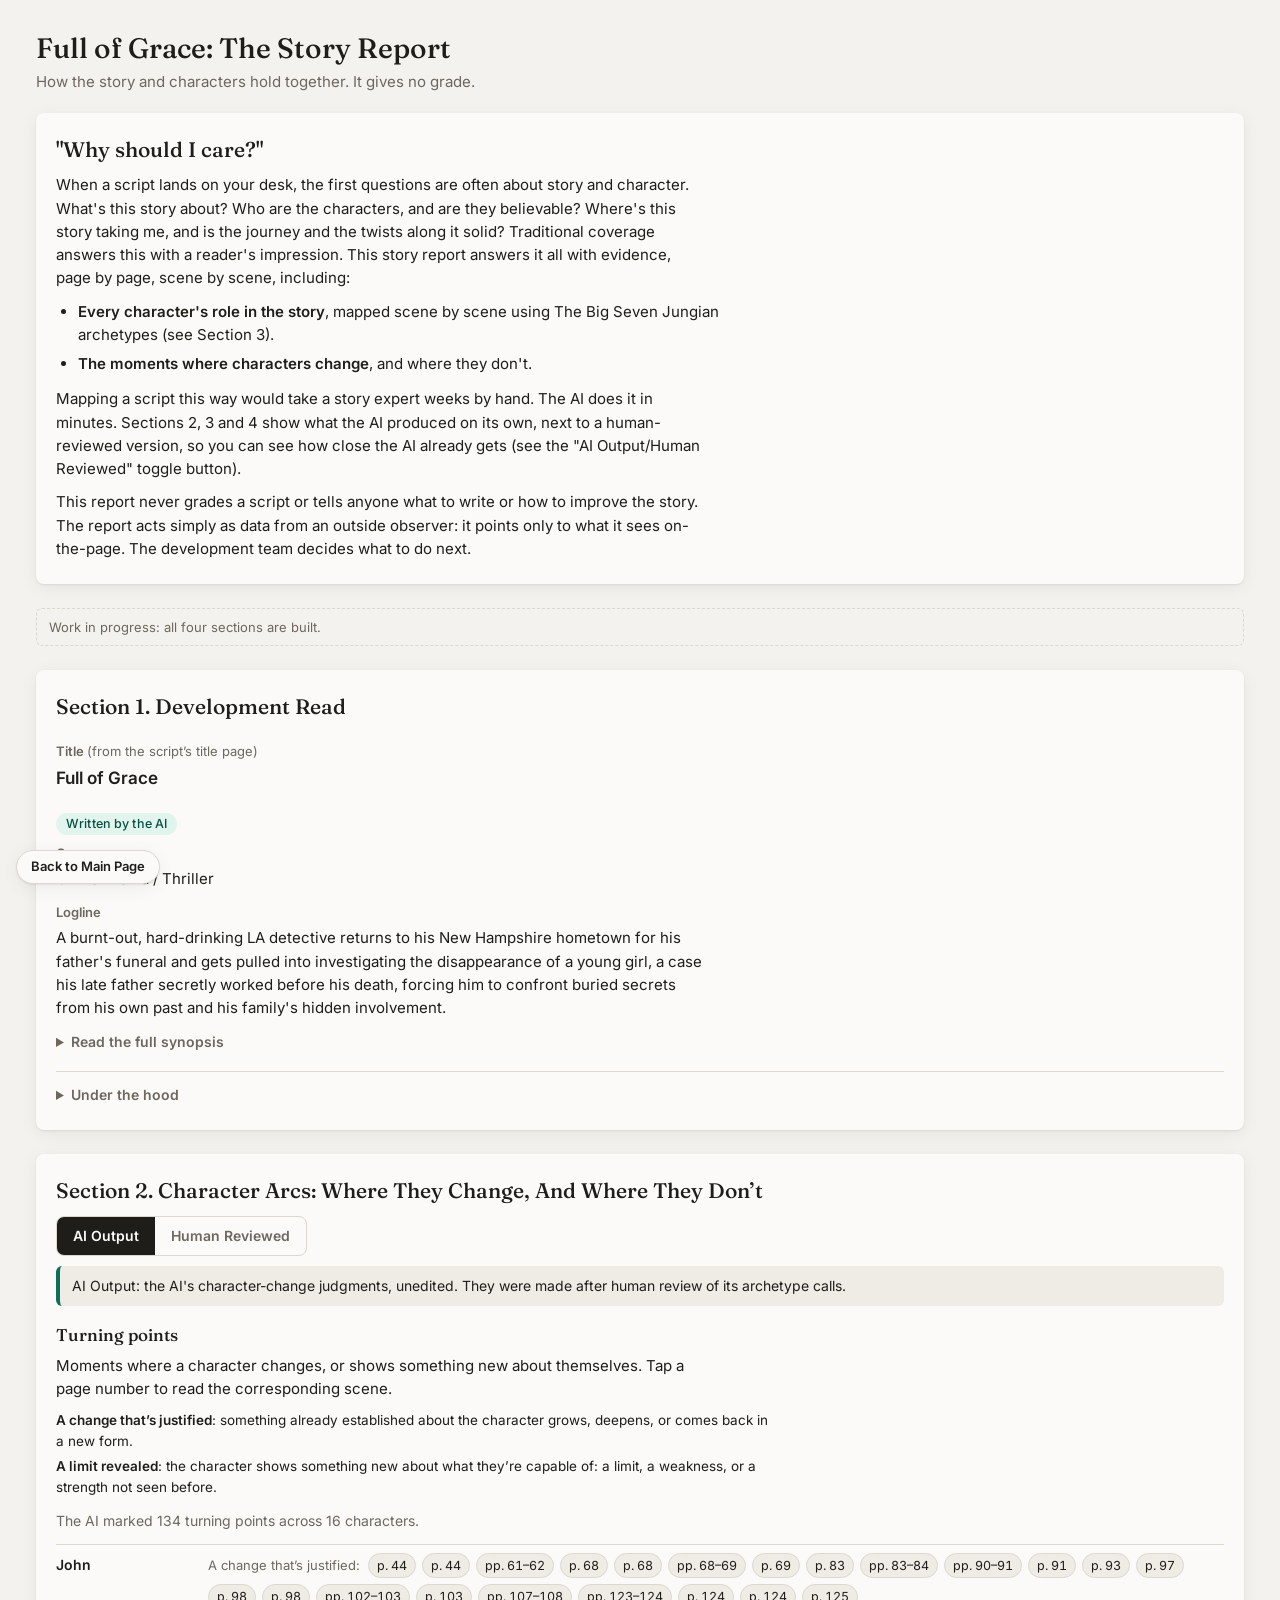
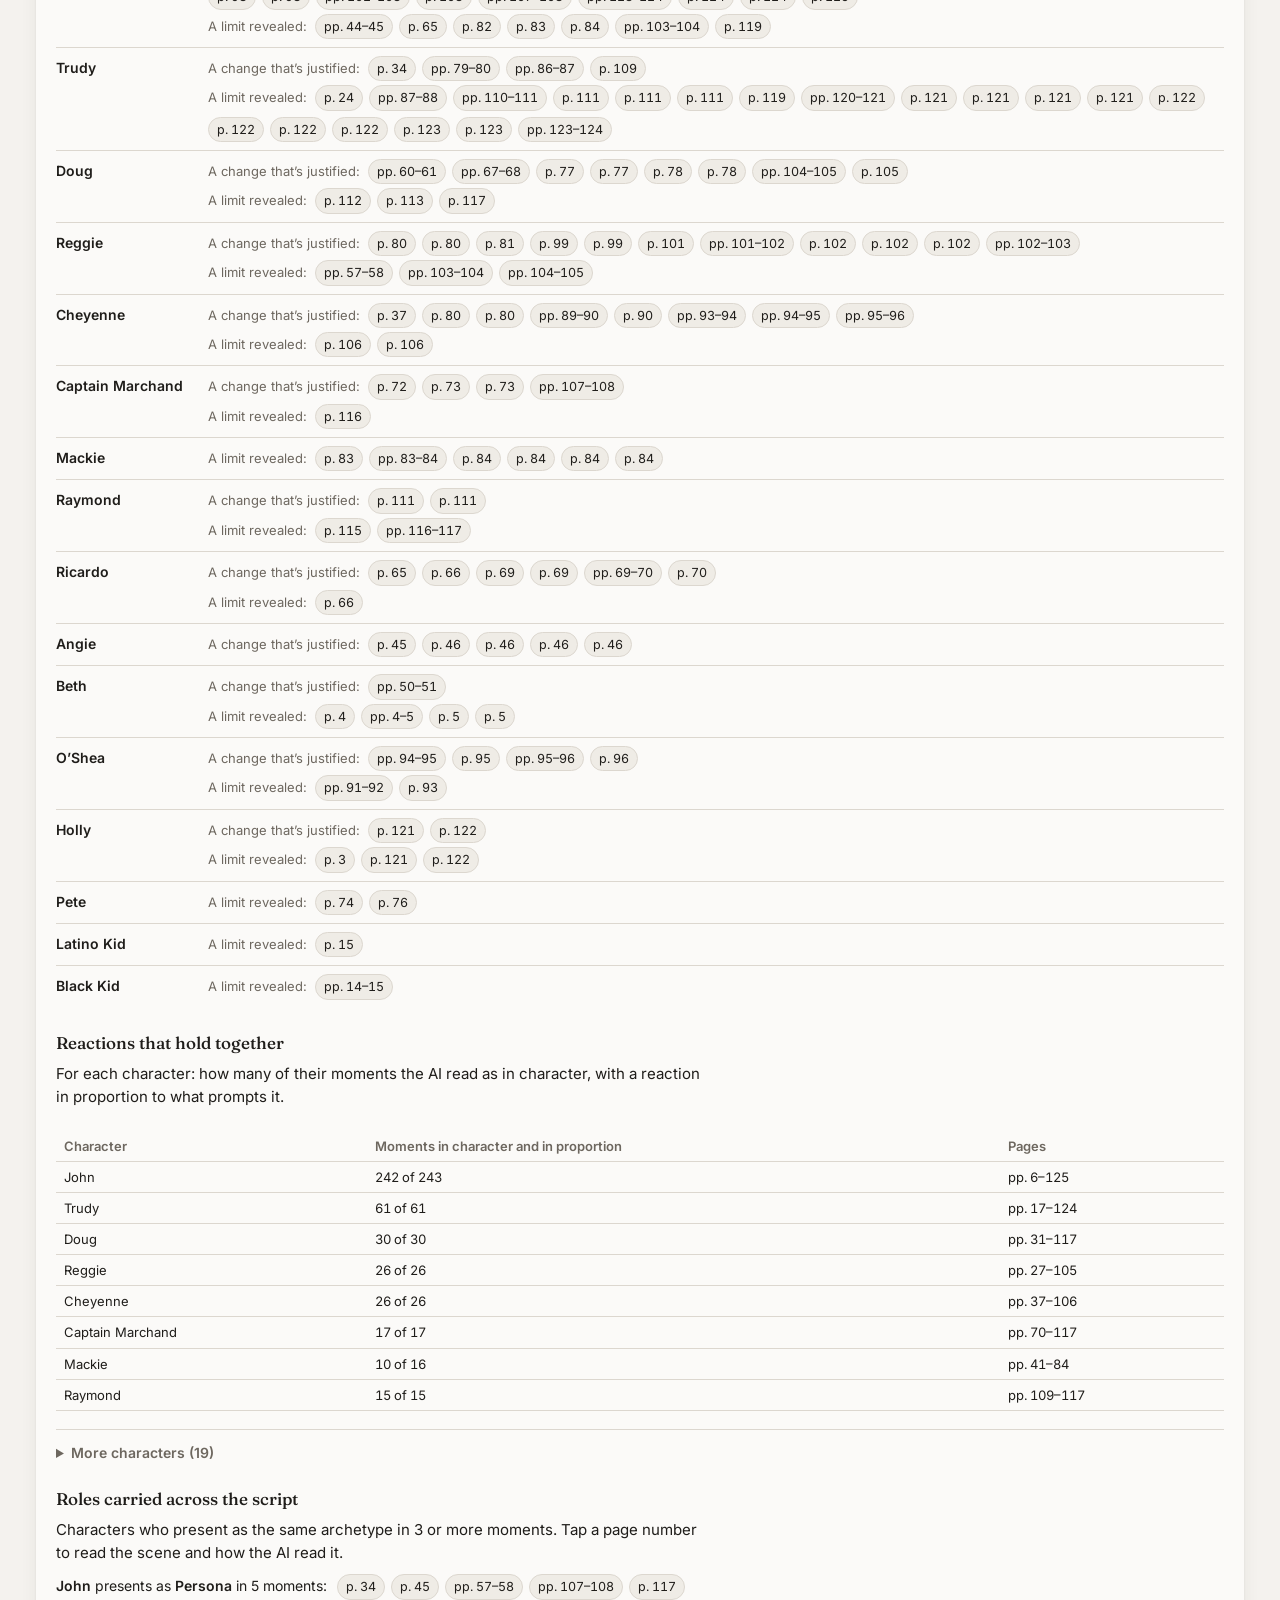
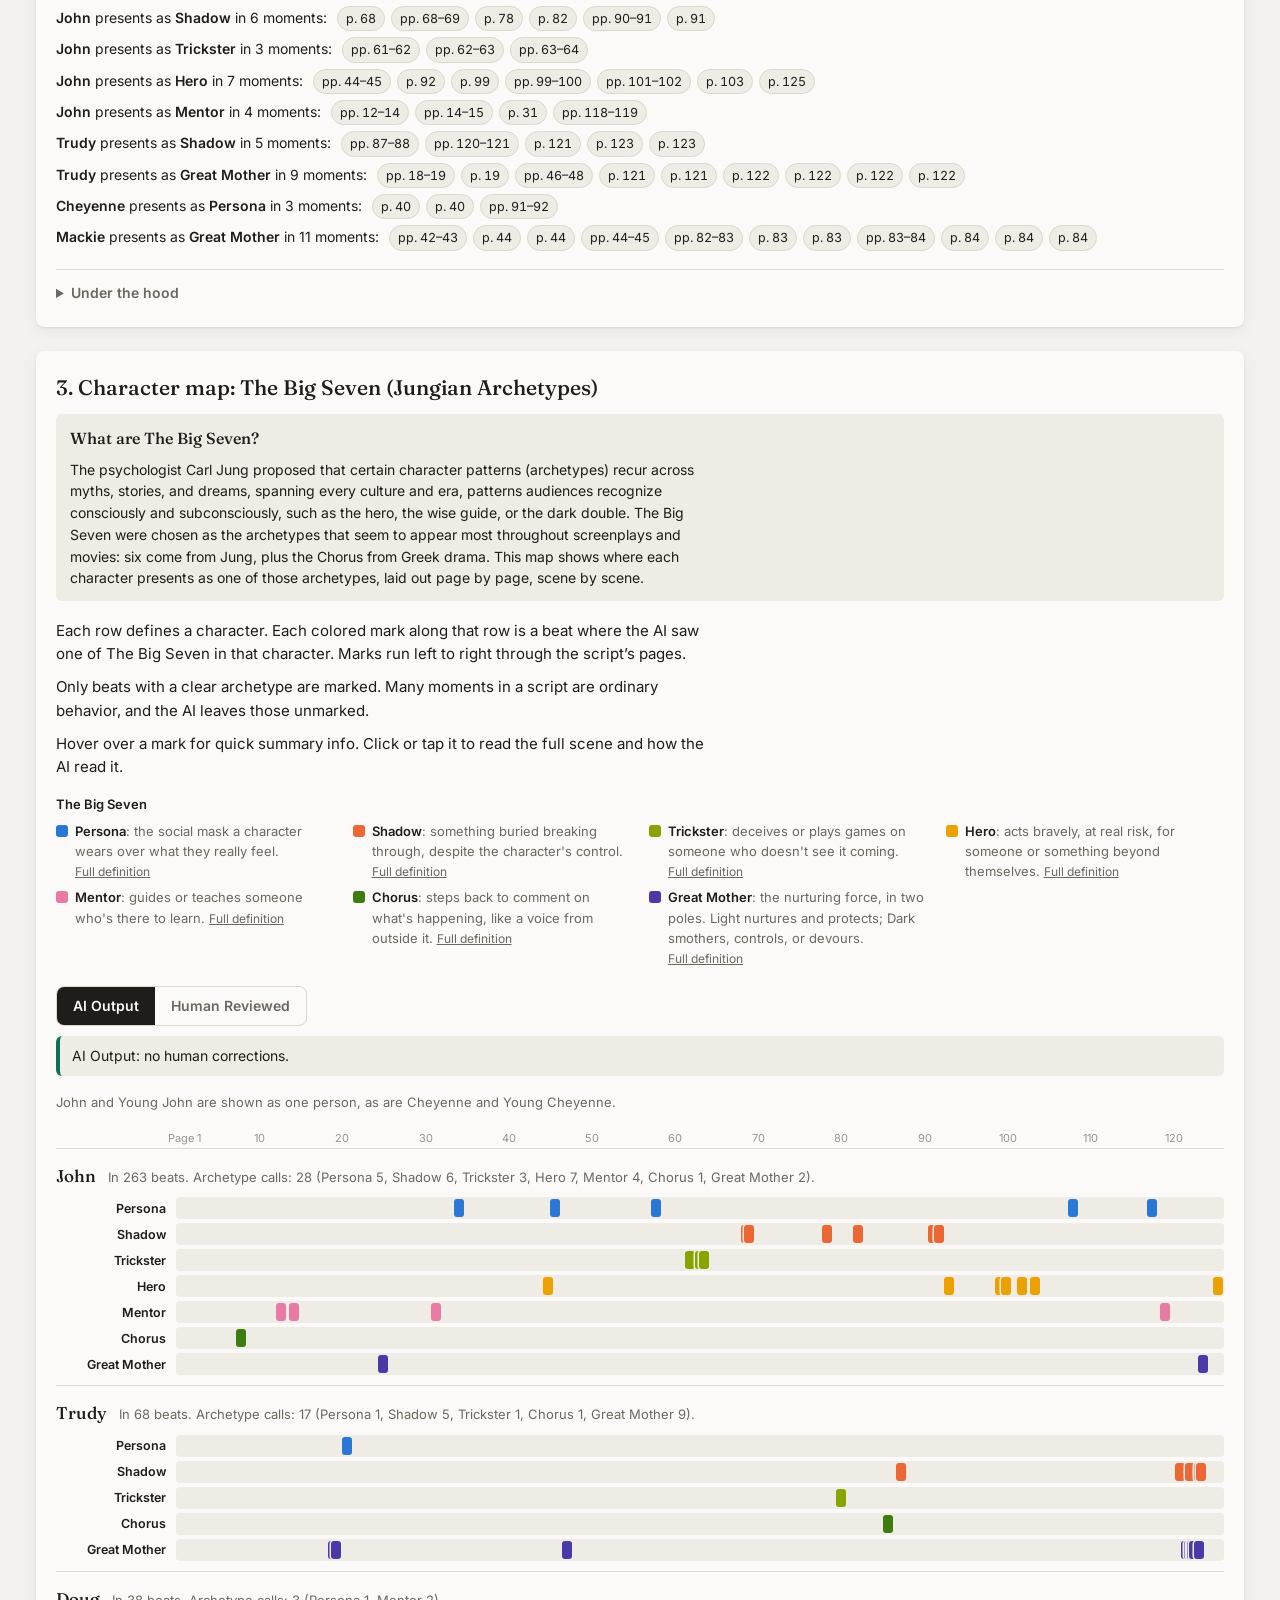
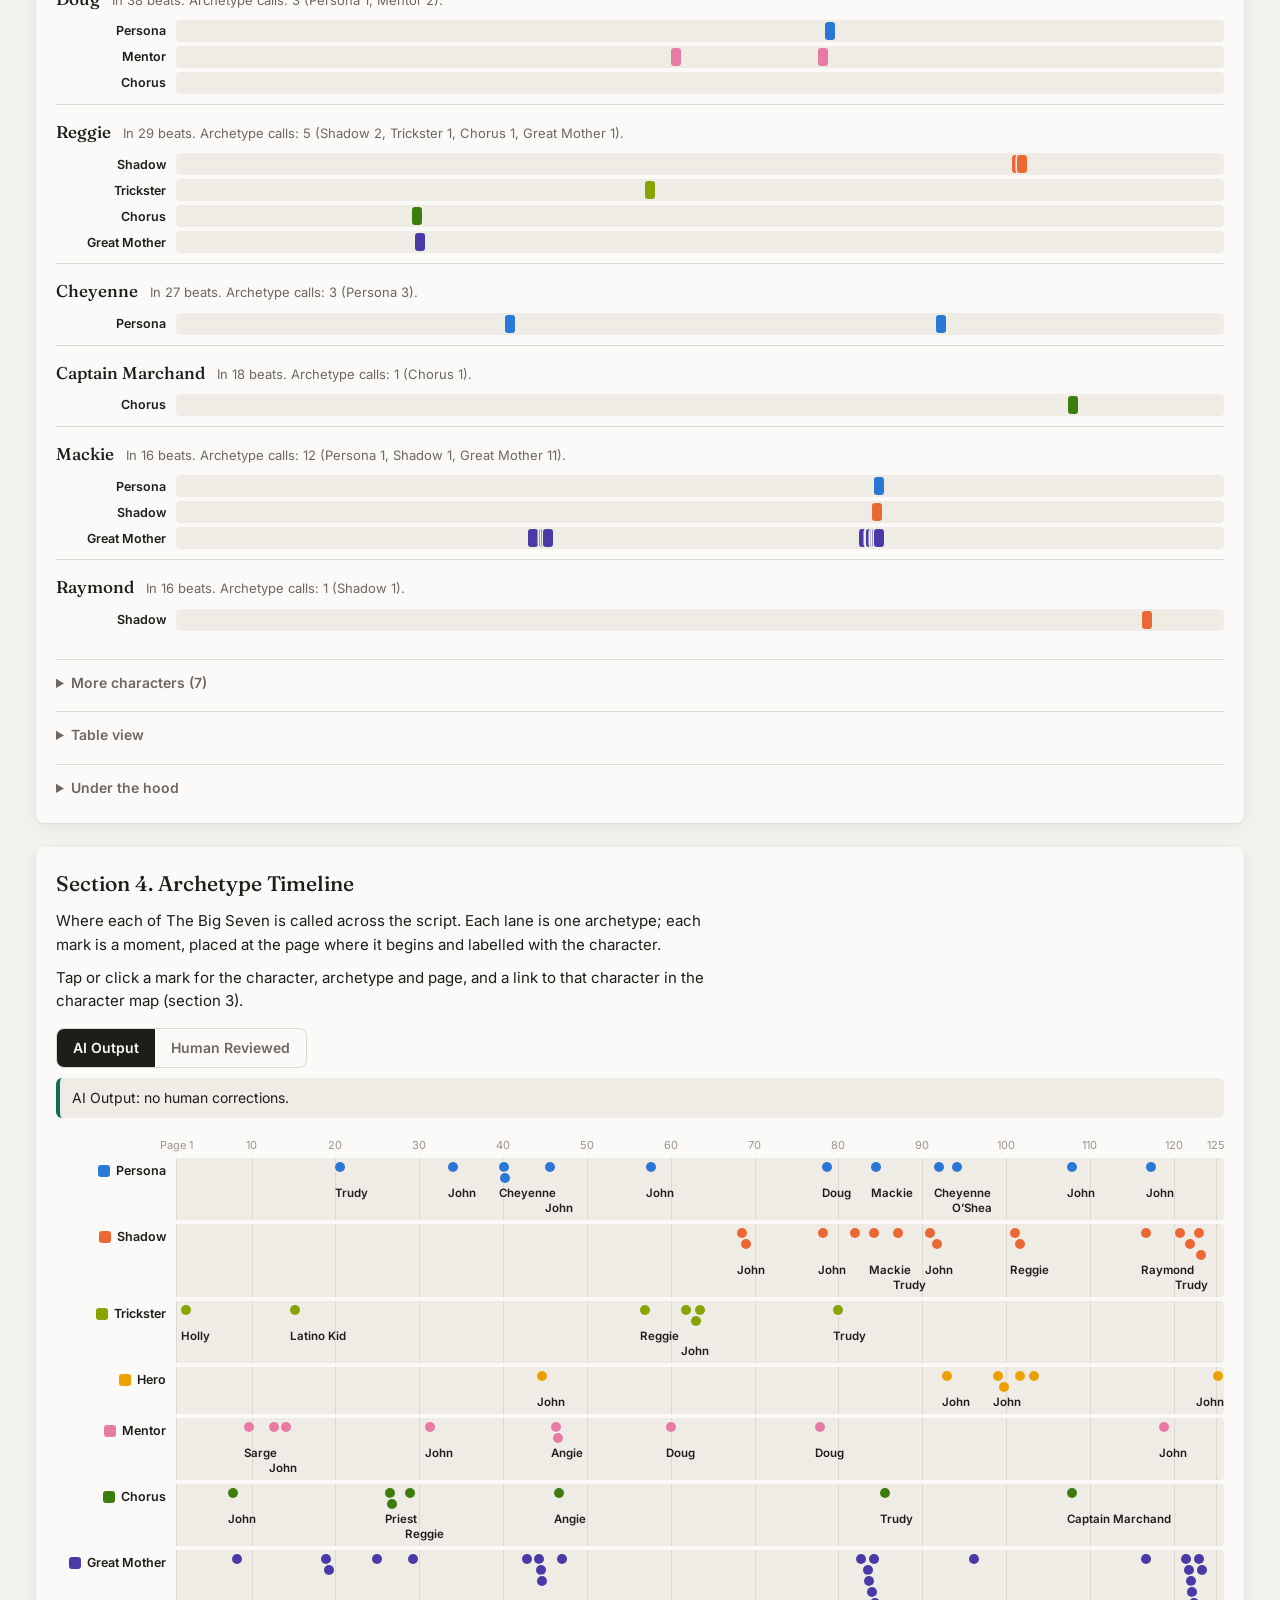
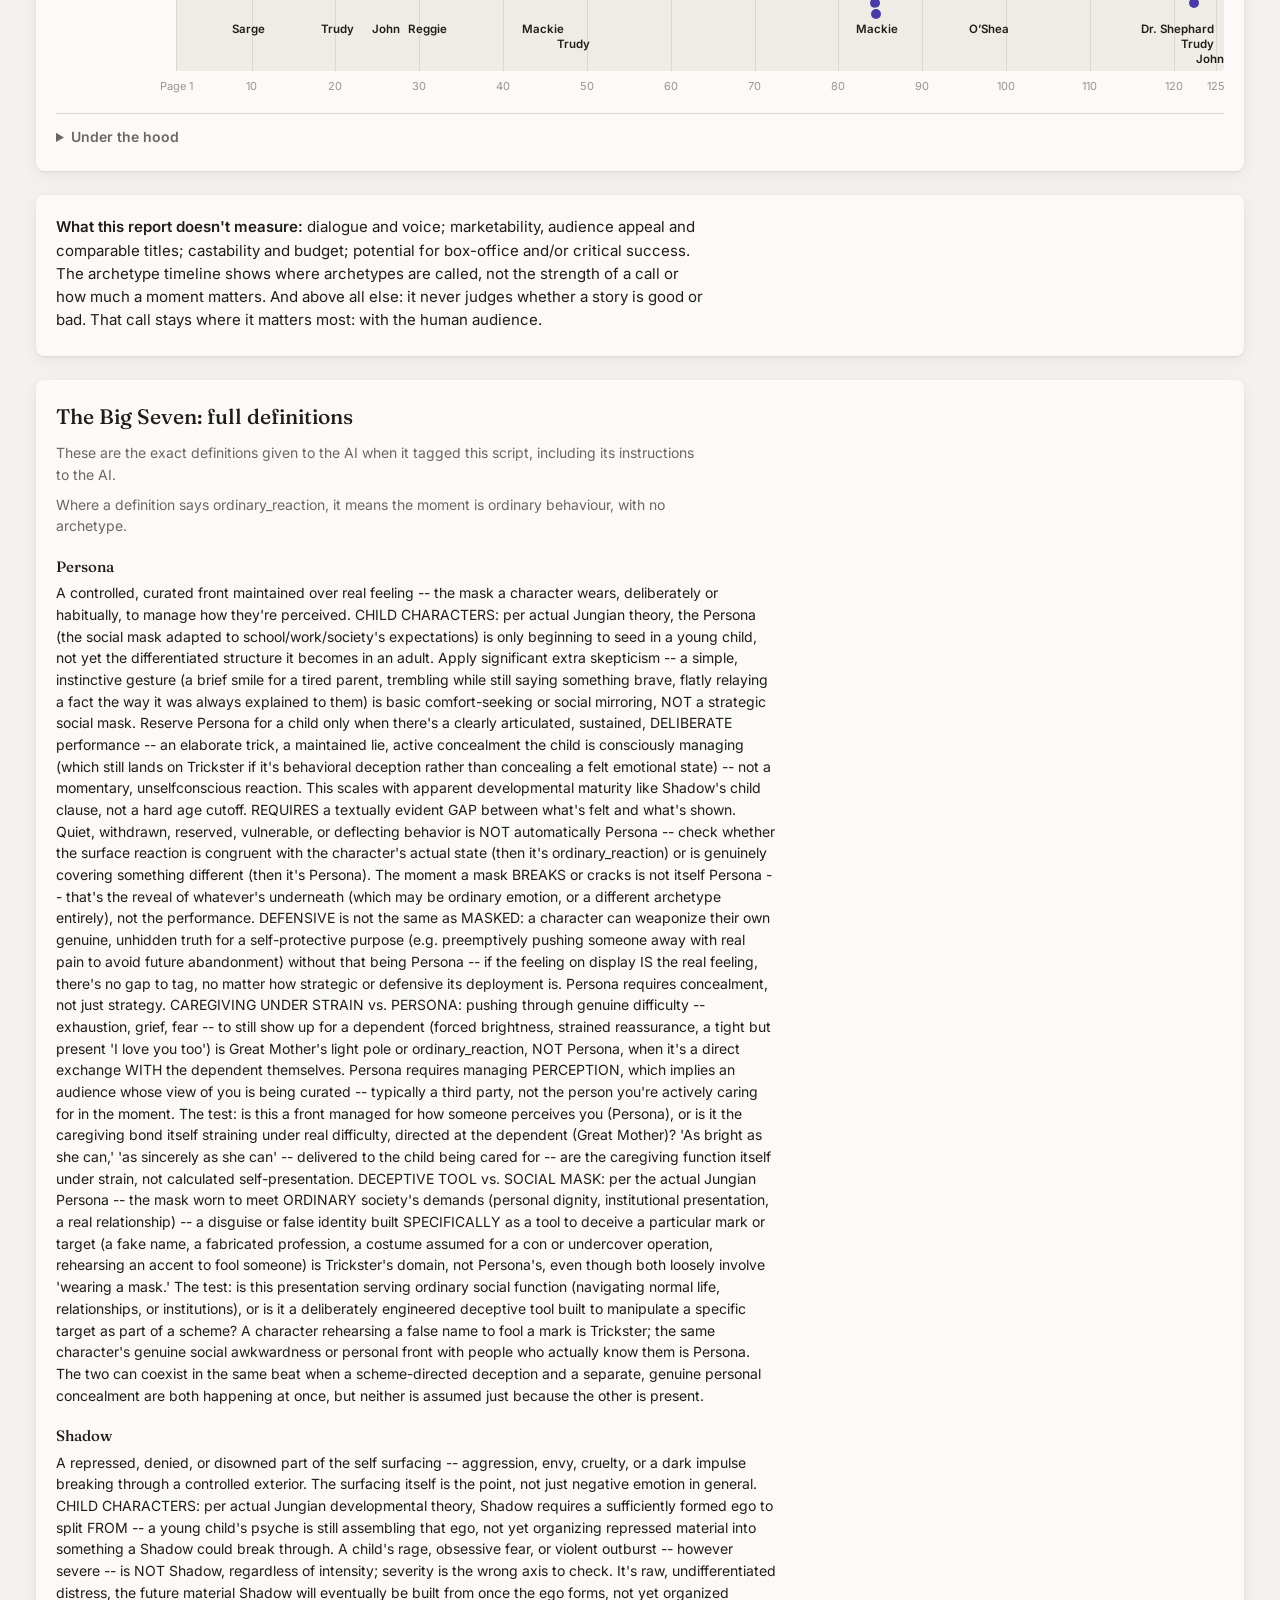
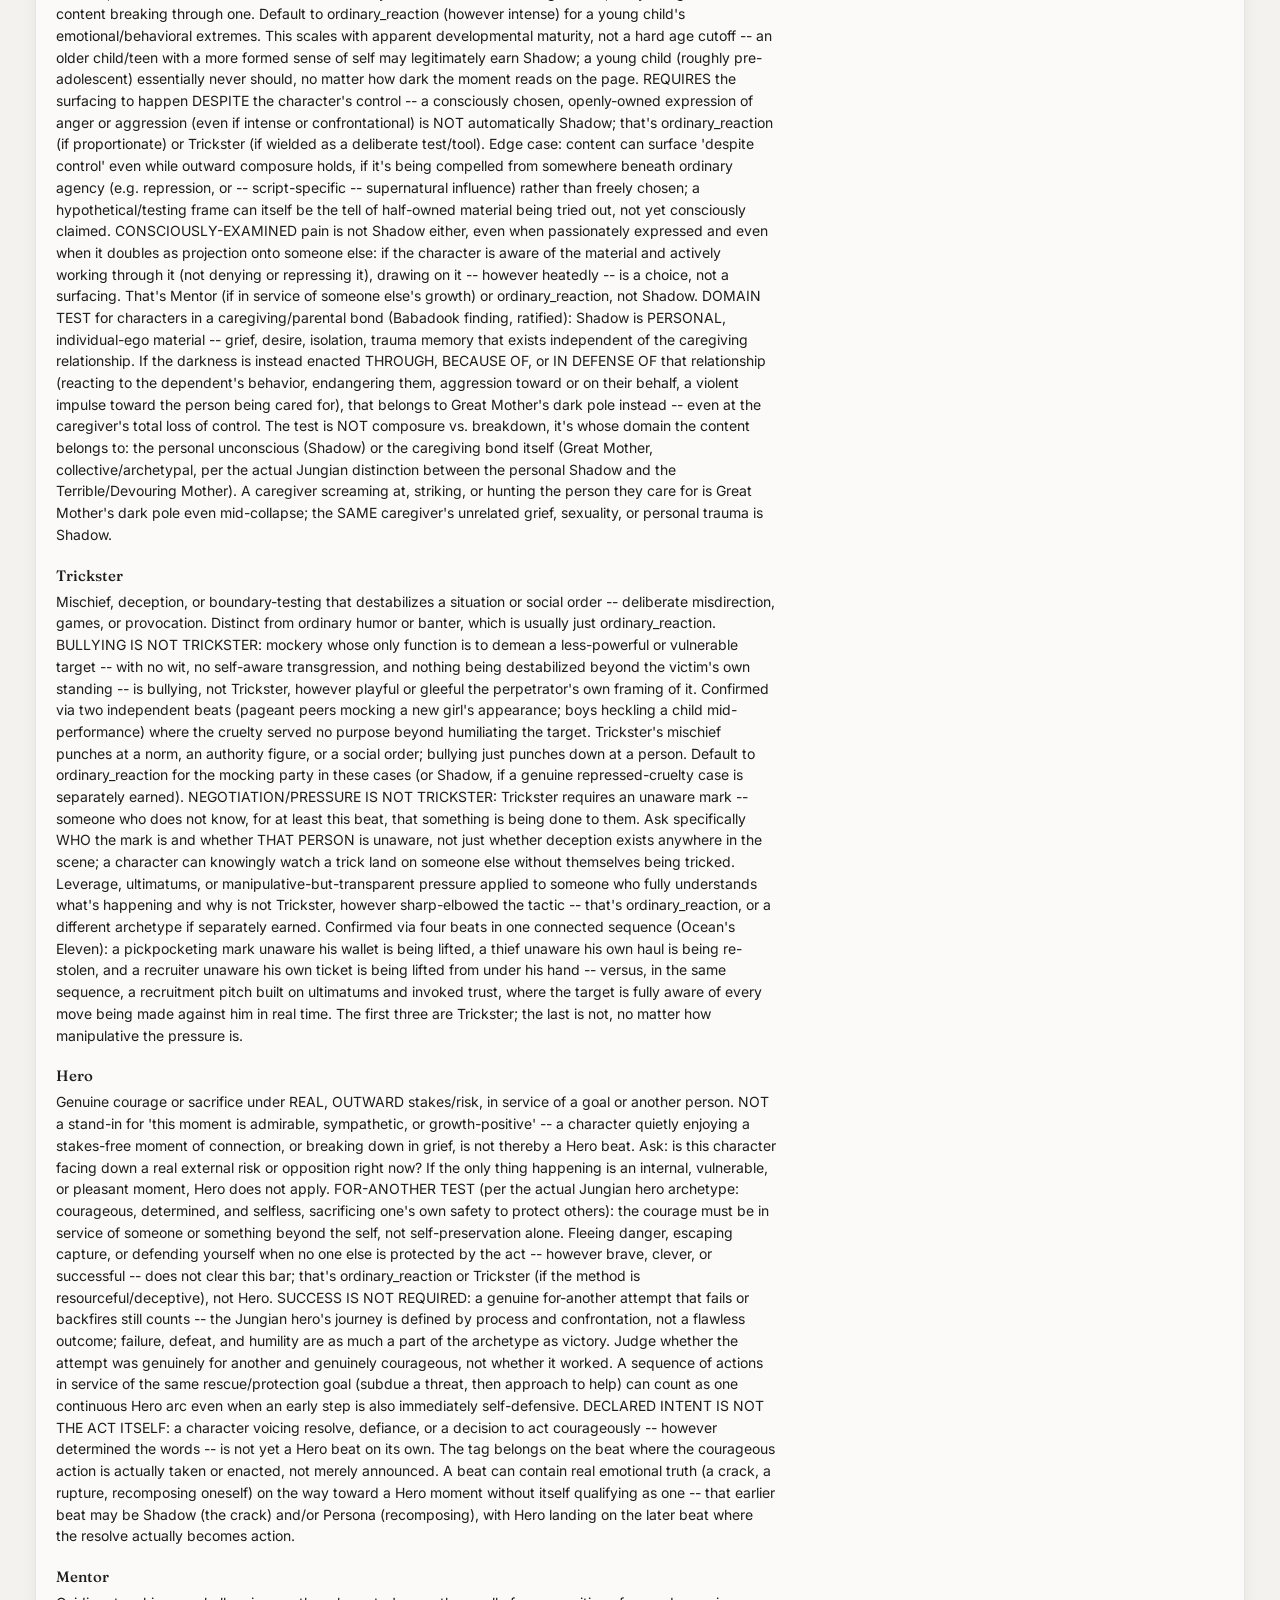
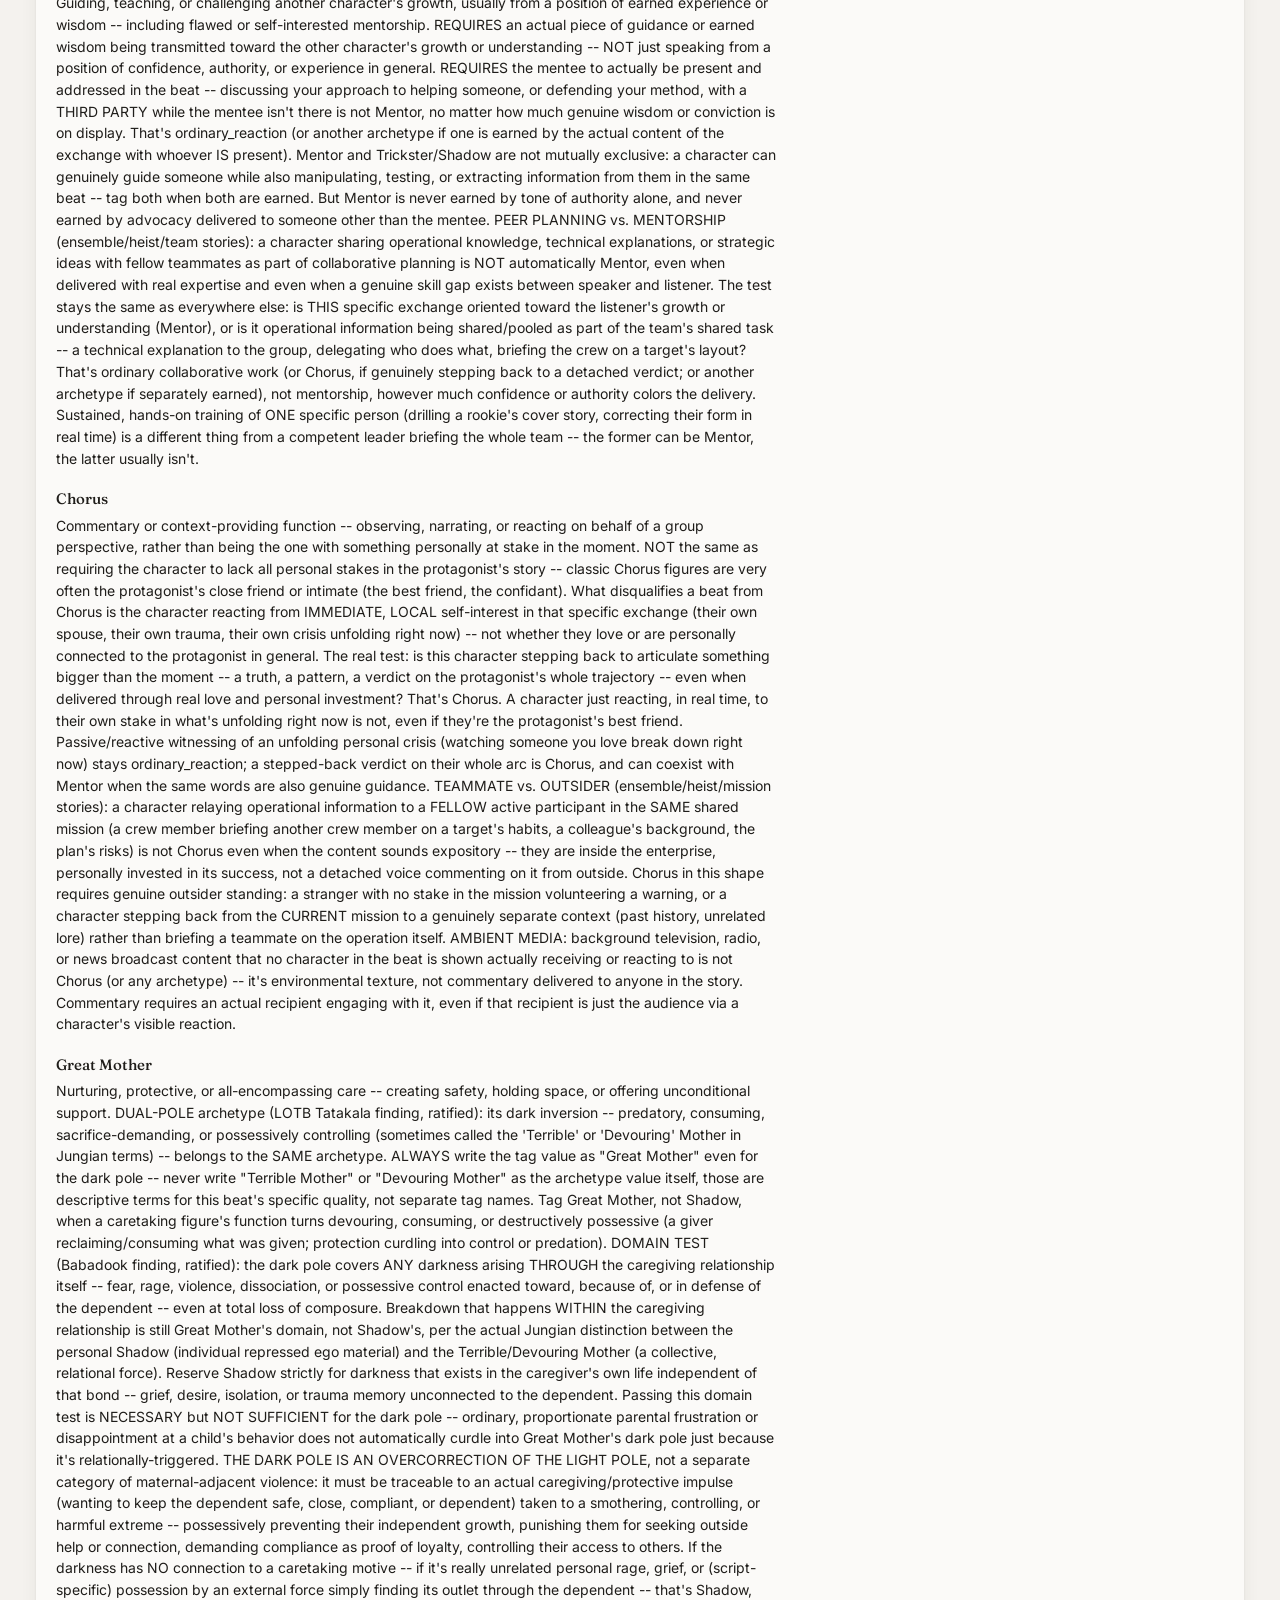
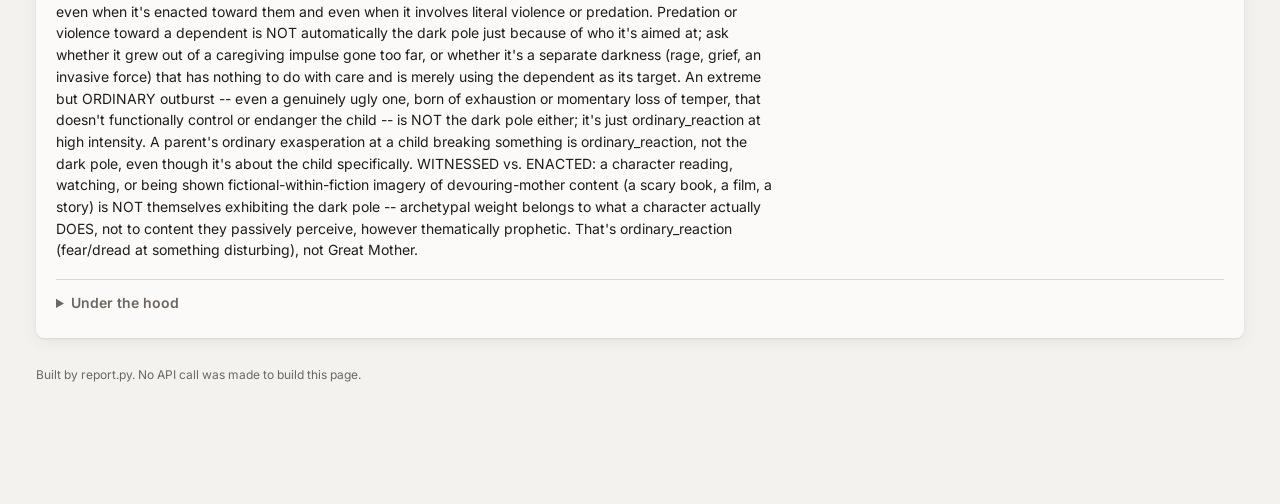
==== commit 86e7a958: "New tagline, walkthrough title and Big Seven section, Back to Main Page button Co-Authored-By: Claud" ====
--- a/fog_story_report.html
+++ b/fog_story_report.html
@@ -91,6 +91,20 @@
   line-height: 1.4; letter-spacing: .01em; text-transform: none; padding: 2px 10px; border-radius: 999px; }
 .chip-ai { background: var(--ai-chip-bg); color: var(--ai-chip-ink); }
 .chip-human { background: var(--human-chip-bg); color: var(--human-chip-ink); }
+
+/* "Back to Main Page" (numen_theme.home_button): public pages only. On wide
+   screens a small floating button in the bottom-left corner; on phones and
+   tablets it sits in the page flow at the very end, so it never covers a
+   toggle, the timeline or any text. */
+.home-btn { display: block; width: fit-content; margin: 0 16px 32px; padding: 8px 14px;
+  border: 1px solid var(--rule); border-radius: 999px; background: var(--panel); color: var(--ink);
+  box-shadow: var(--shadow); font: 600 13px/1.2 var(--font-body); text-decoration: none; }
+.home-btn:hover { border-color: var(--accent); color: var(--accent); }
+.home-btn:focus-visible { outline: 2px solid var(--accent); outline-offset: 2px; }
+@media (min-width: 861px) {
+  .home-btn { position: fixed; left: 16px; bottom: 16px; margin: 0; z-index: 11; }
+  body:has(.home-btn) { padding-bottom: 56px; }
+}
 
 /* Fonts and color tokens: numen_theme.css (shared), inlined ahead of this. */
 * { box-sizing: border-box; }
@@ -379,6 +393,7 @@
 
 <footer>Built by report.py. No API call was made to build this page.</footer>
 </main>
+<a class="home-btn" href="index.html">Back to Main Page</a>
 <div id="tip" class="tip" role="tooltip"></div>
 <div id="scrim" class="scrim"></div>
 <div id="sheet" class="sheet" role="dialog" aria-modal="true" aria-labelledby="sheet-h"></div>
